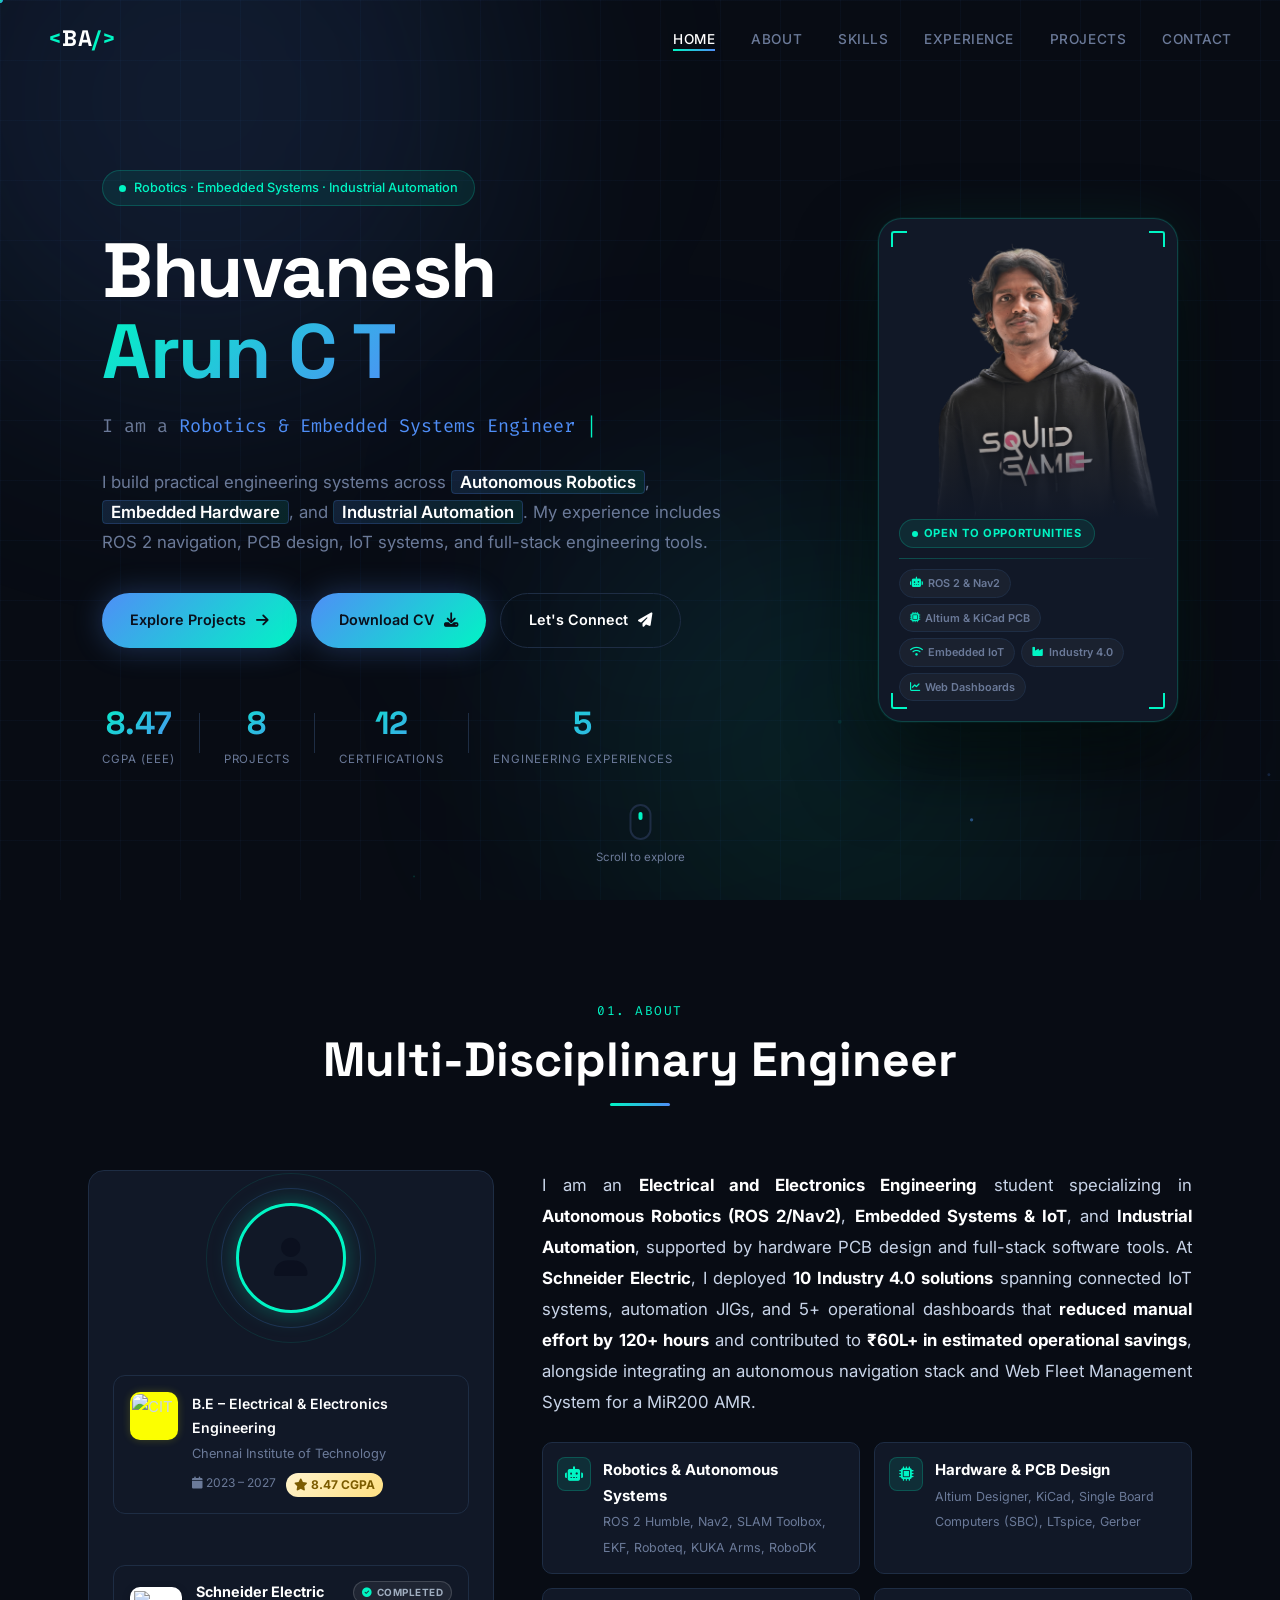
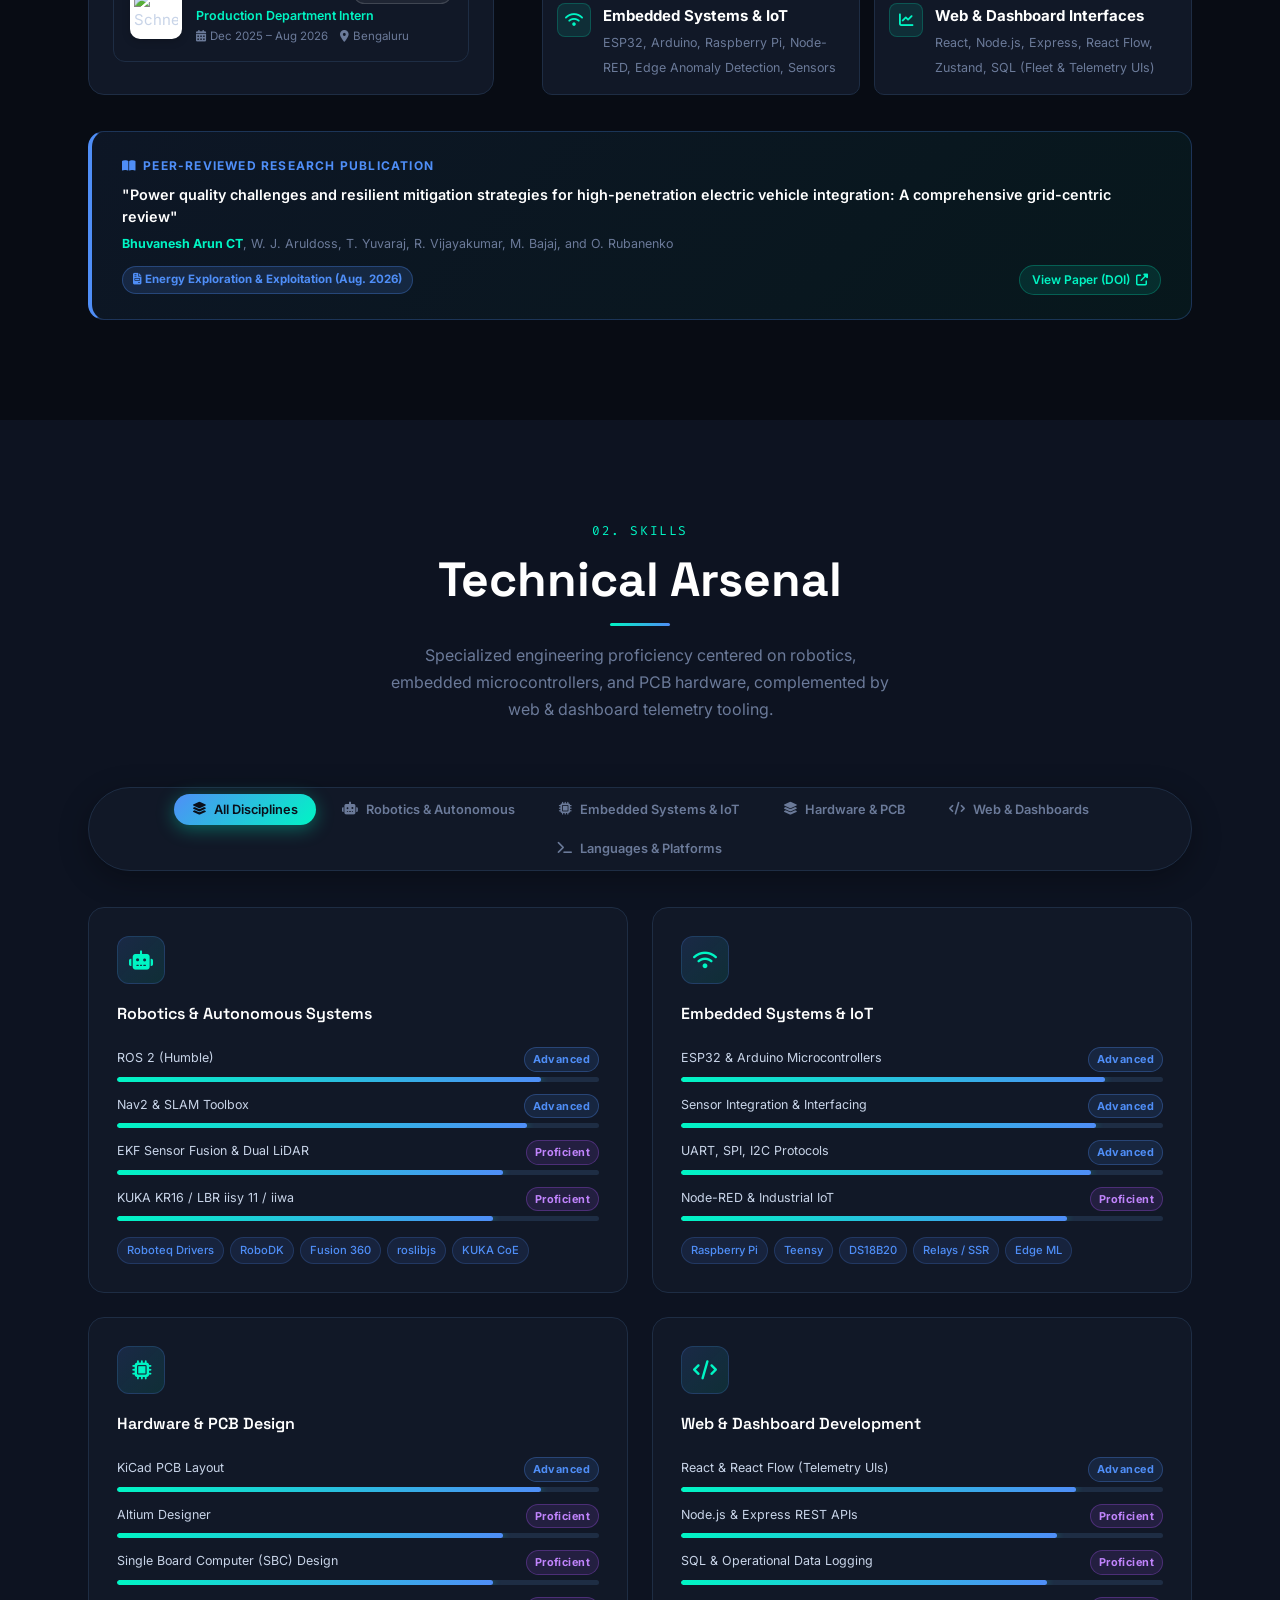
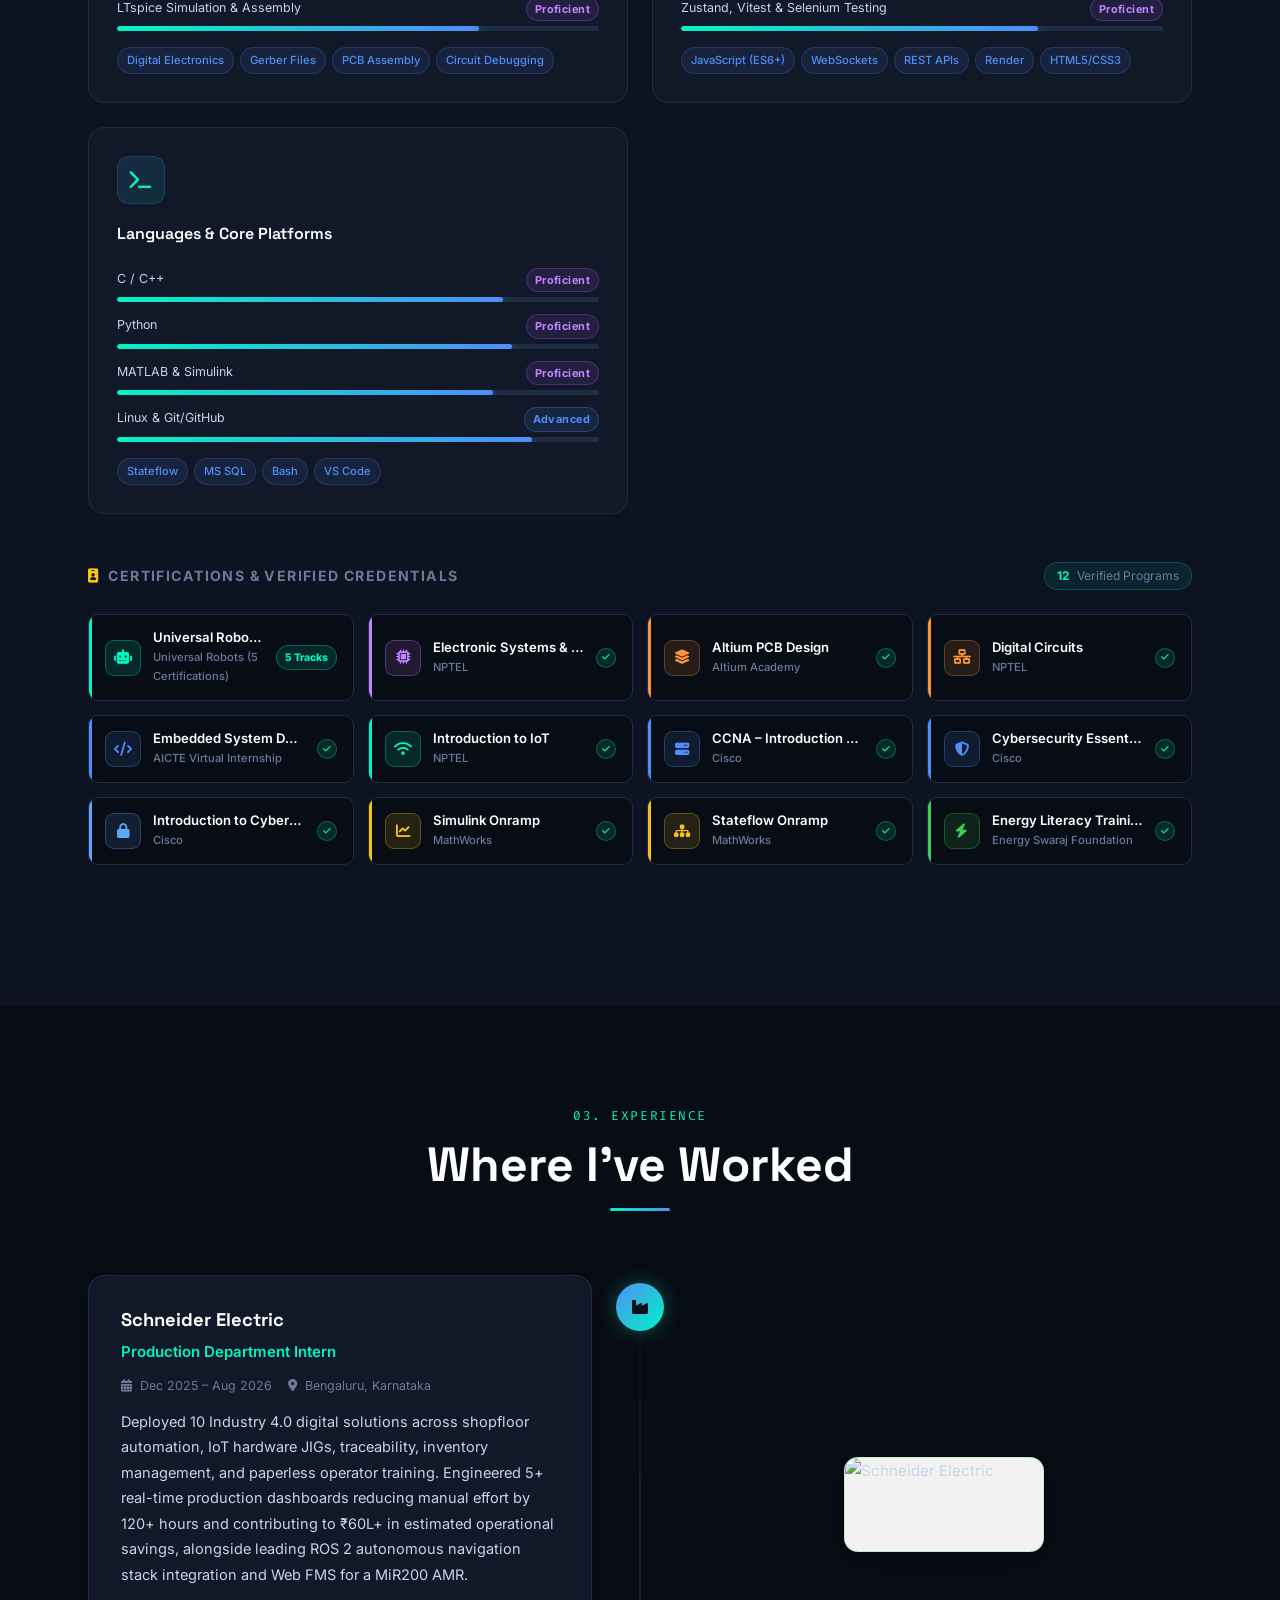
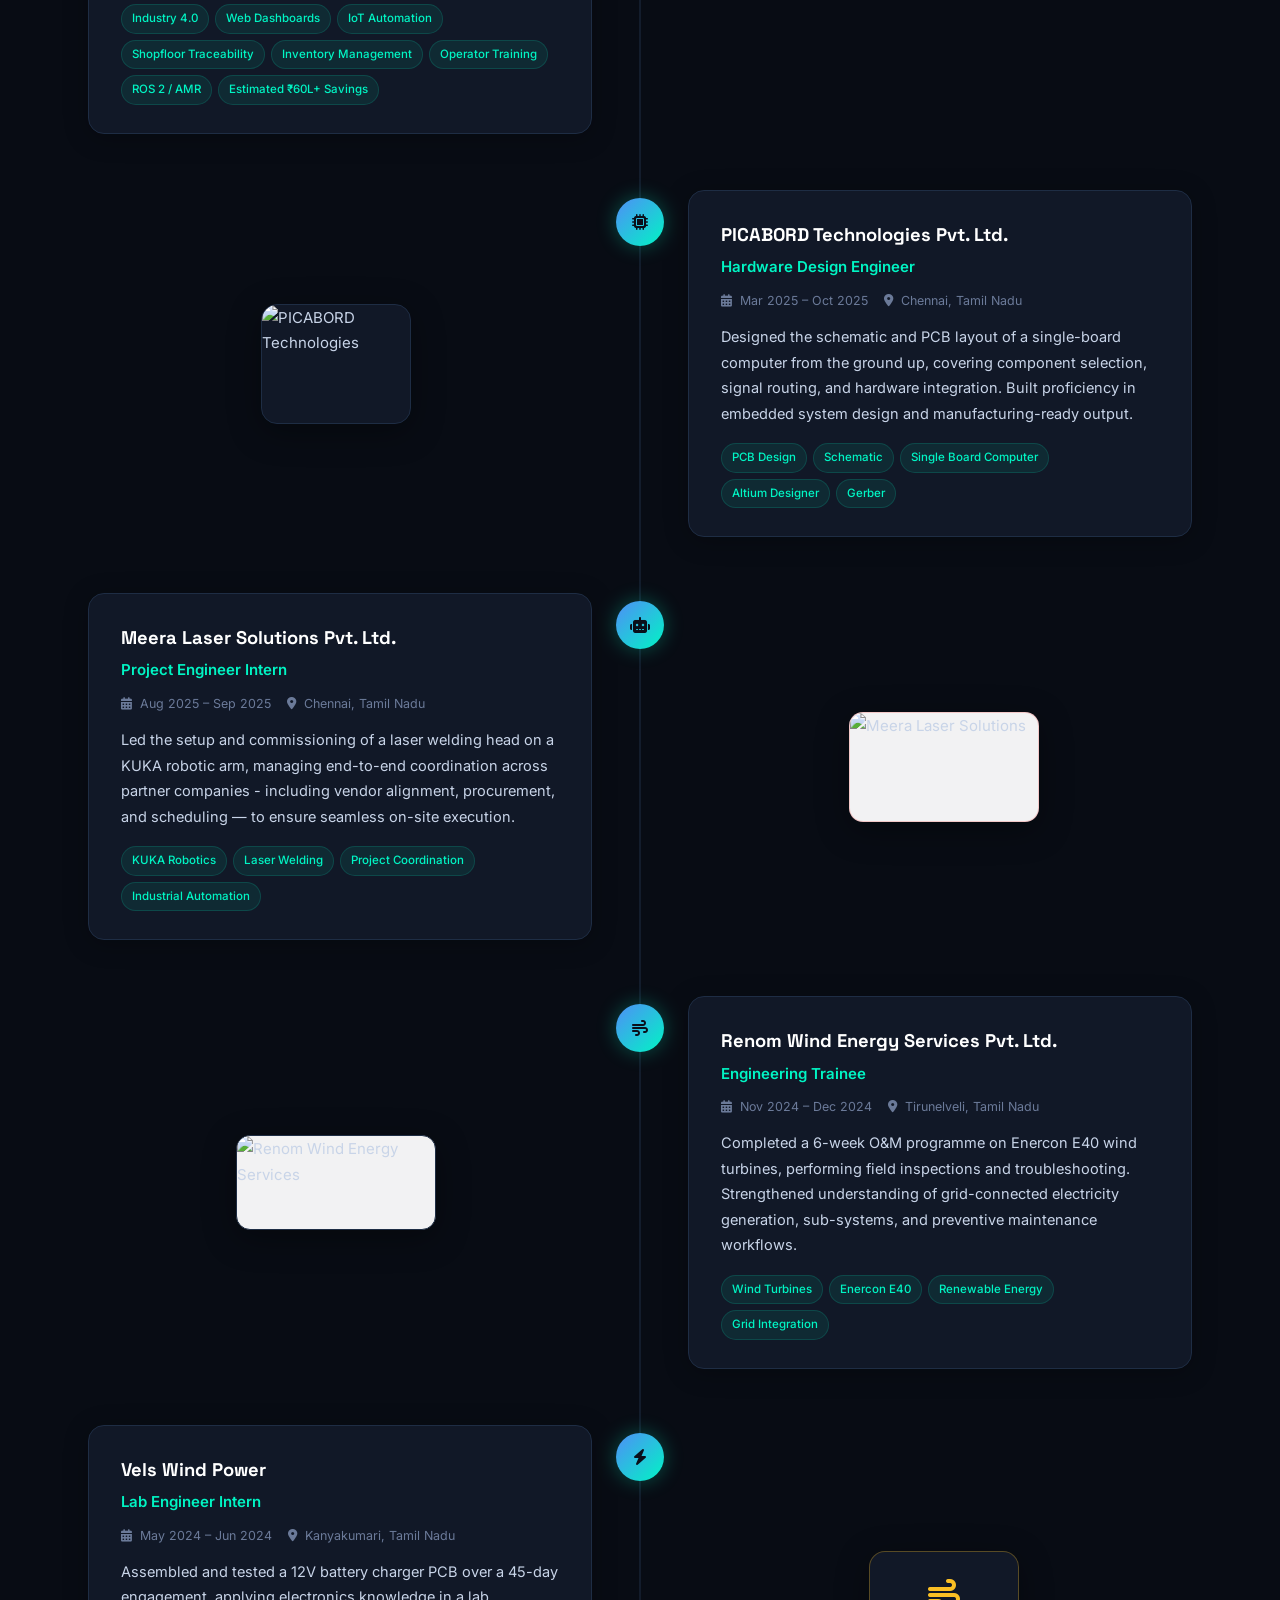
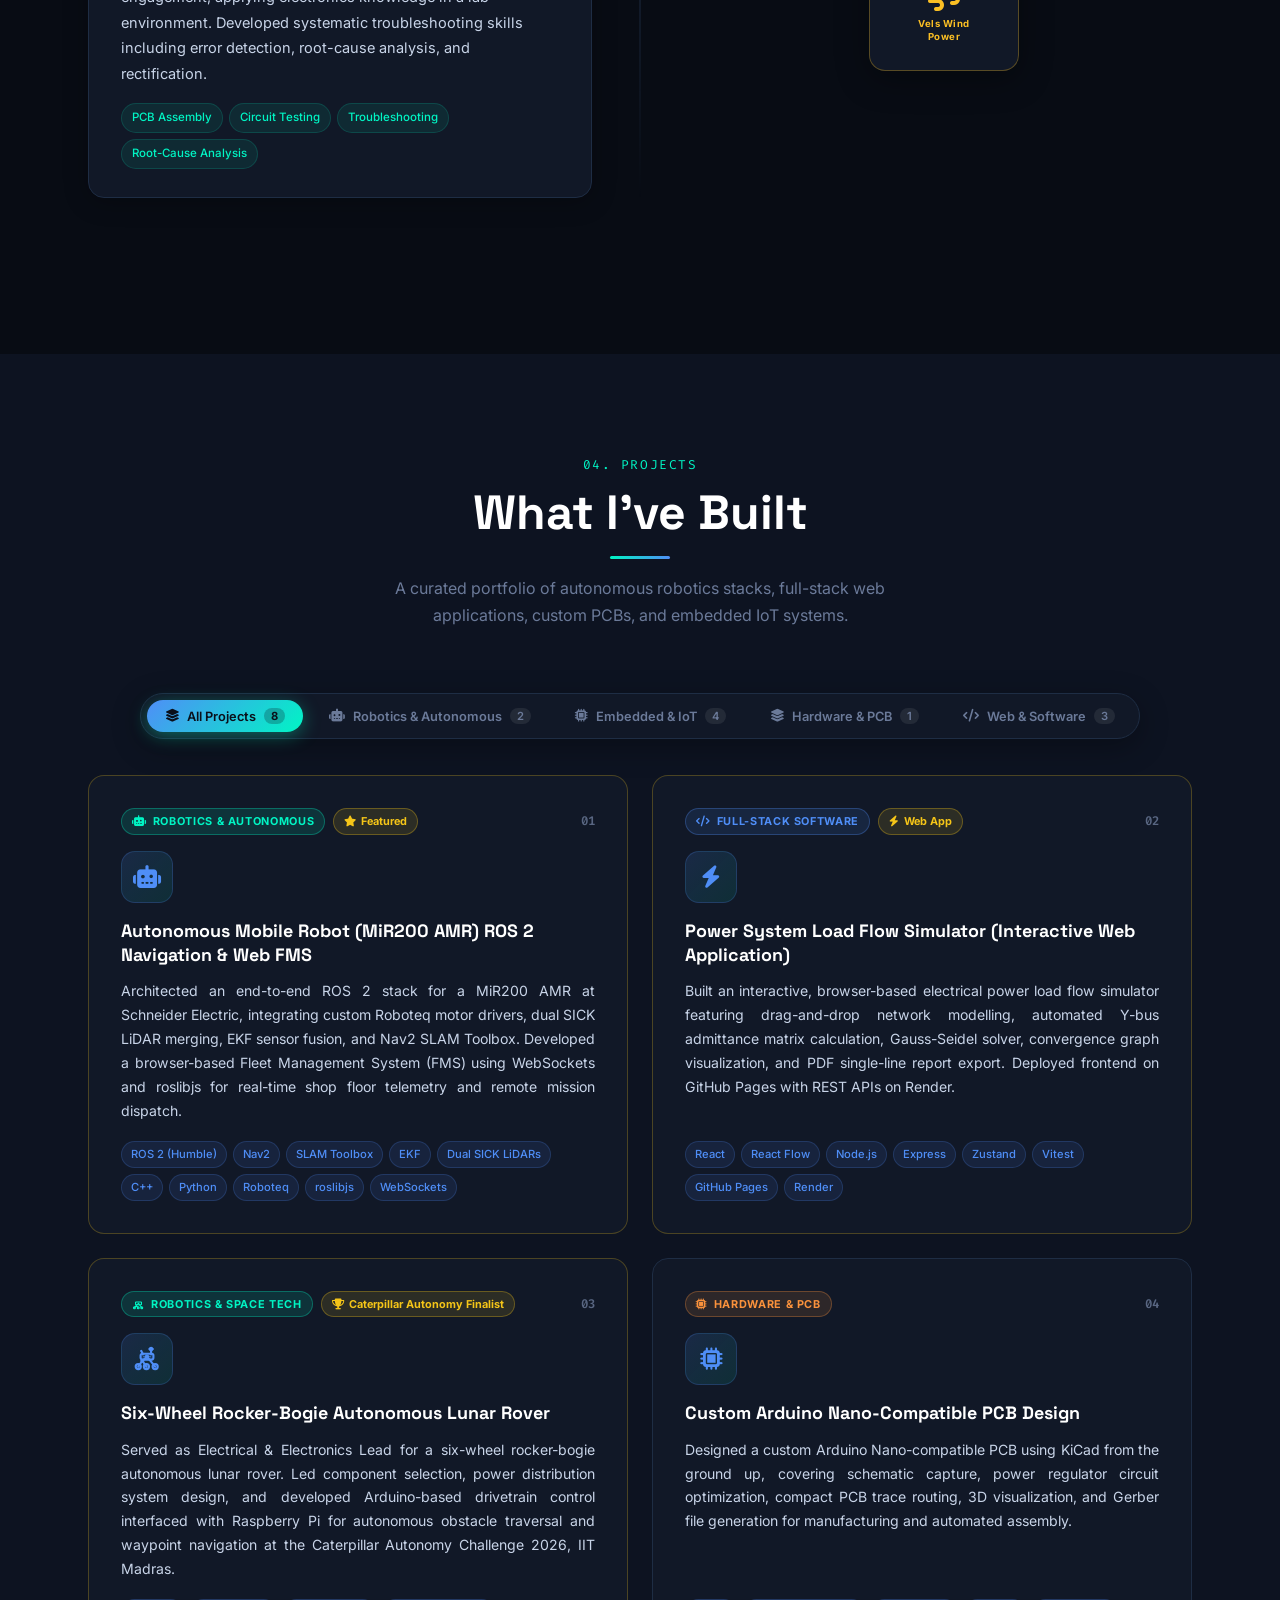
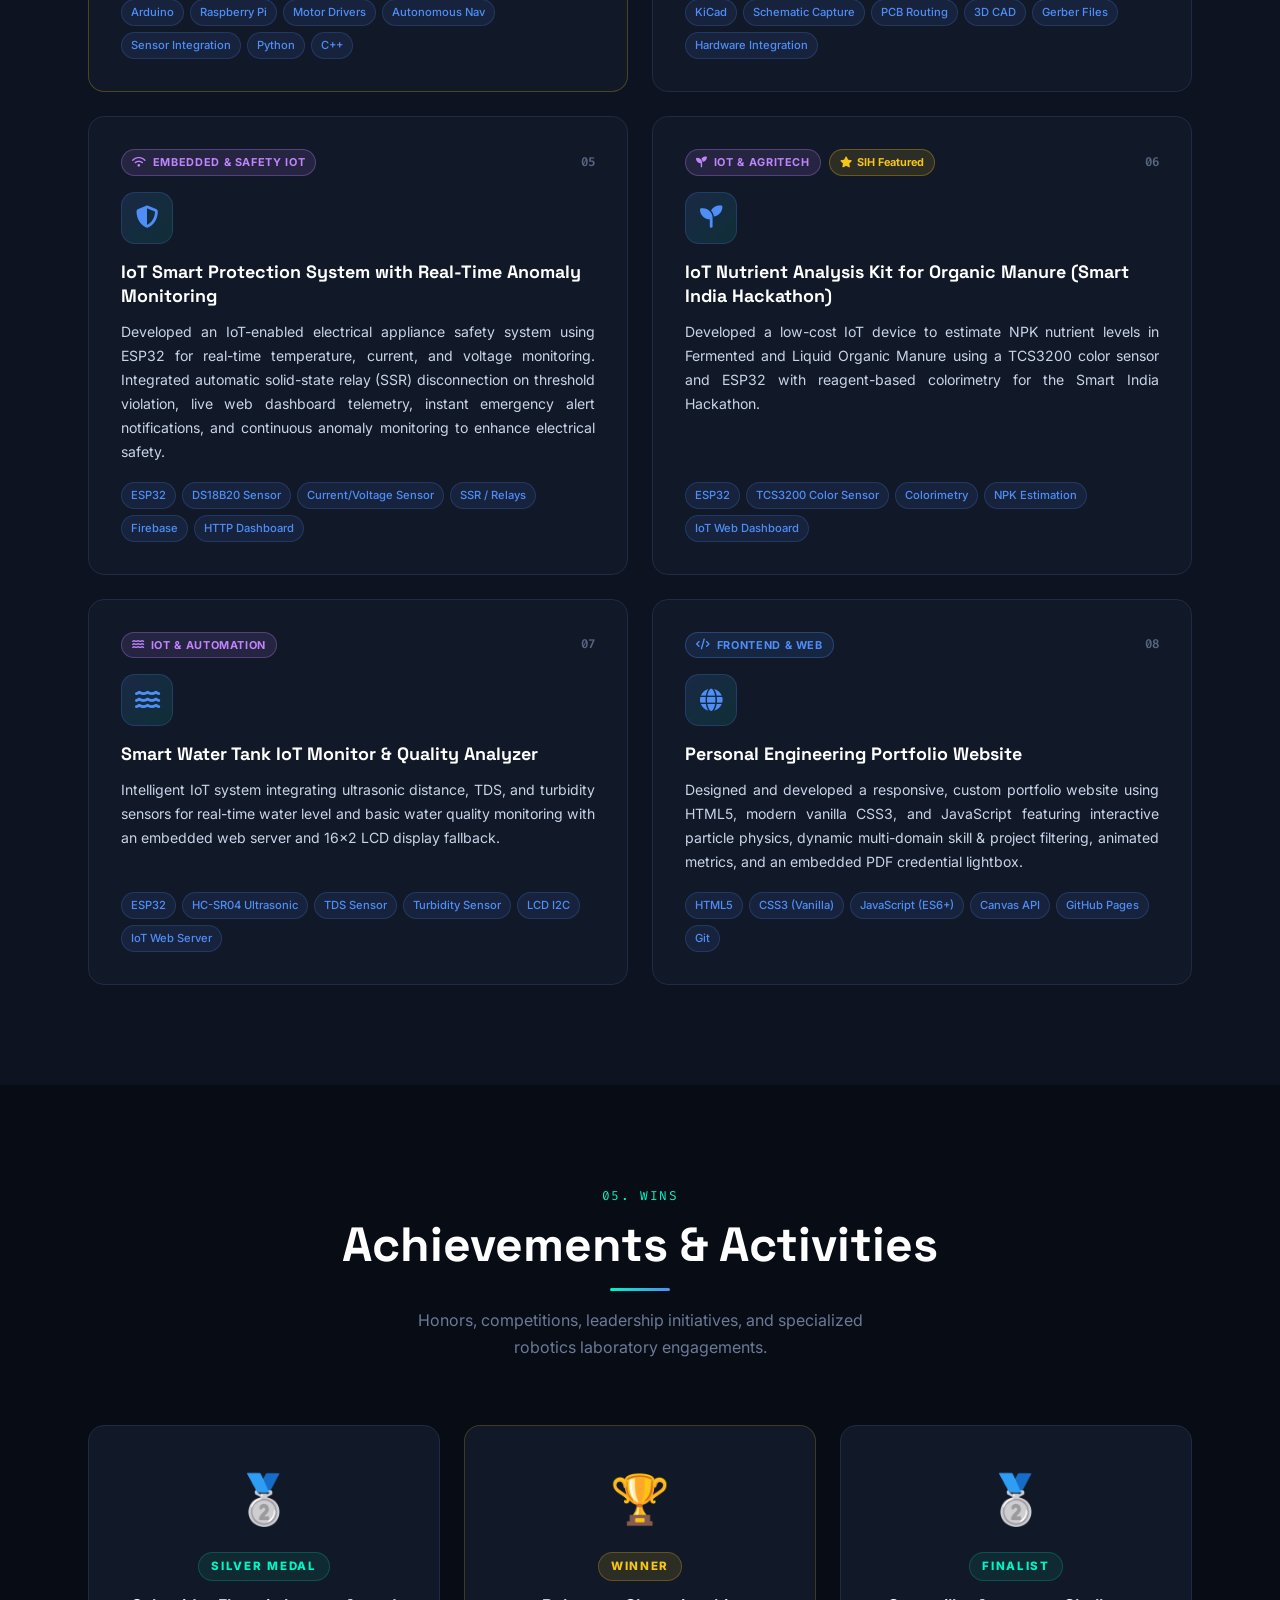
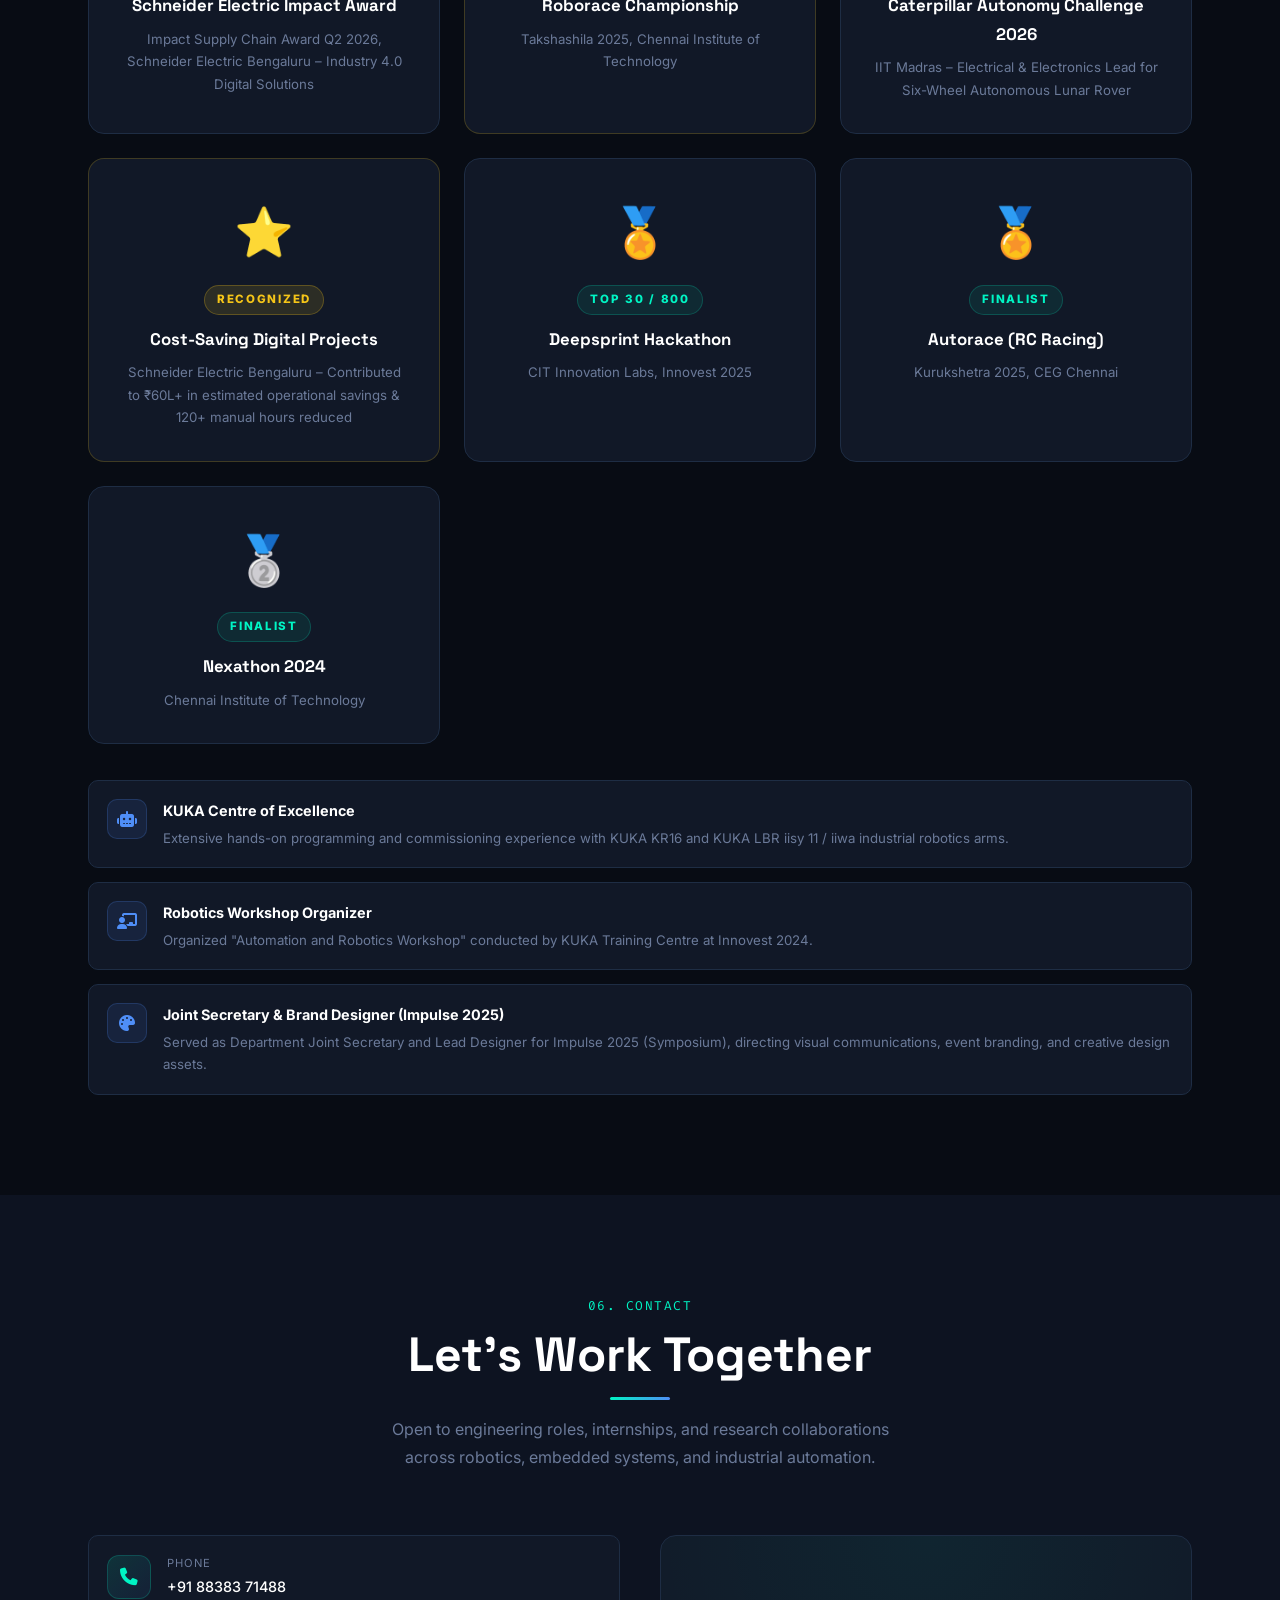
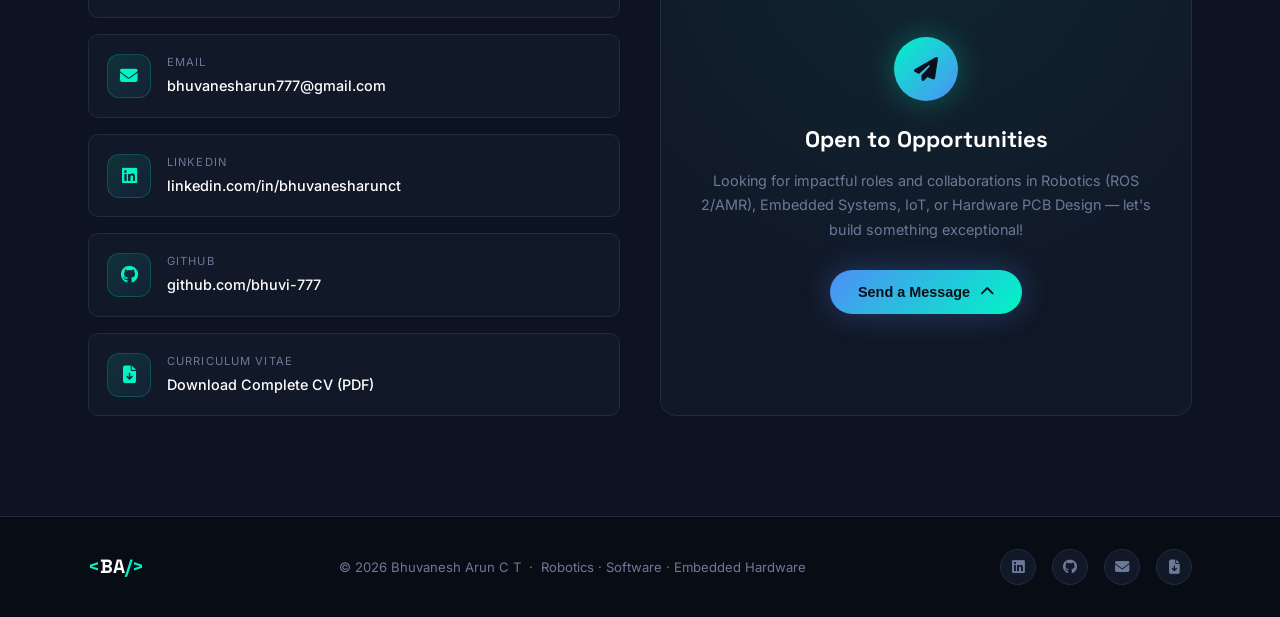
==== index.html @ 54d3f265 "Add files via upload" ====
<!DOCTYPE html>
<html lang="en">

<head>
  <meta charset="UTF-8" />
  <meta name="viewport" content="width=device-width, initial-scale=1.0" />
  <title>Bhuvanesh Arun C T – Portfolio</title>
  <!-- Favicons (use absolute paths for GitHub Pages) -->
  <link rel="icon" type="image/svg+xml" href="/bhuvi-777/Resume/favicon.svg" />
  <link rel="icon" type="image/svg+xml" sizes="64x64" href="/bhuvi-777/Resume/logo/64x64%20favicon.svg" />
  <link rel="icon" type="image/svg+xml" sizes="128x128" href="/bhuvi-777/Resume/logo/128x128%20favicon.svg" />
  <link rel="shortcut icon" href="/bhuvi-777/Resume/favicon.svg" />
  <meta name="theme-color" content="#0a0e27" />
  <link rel="stylesheet" href="style.css" />
  <link
    href="https://fonts.googleapis.com/css2?family=Inter:wght@300;400;500;600;700;800&family=Space+Grotesk:wght@400;500;600;700&family=Fira+Code:wght@400;500&display=swap"
    rel="stylesheet" />
  <link rel="stylesheet" href="https://cdnjs.cloudflare.com/ajax/libs/font-awesome/6.5.0/css/all.min.css" />
</head>

<body>

  <!-- ========== CURSOR ========== -->
  <div class="cursor-dot"></div>
  <div class="cursor-ring"></div>

  <!-- ========== PARTICLES ========== -->
  <canvas id="particles-canvas"></canvas>

  <!-- ========== LOADER ========== -->
  <div class="loader" id="loader">
    <div class="loader-inner">
      <div class="loader-circuit"></div>
      <div class="loader-text">Initializing<span class="loader-dots">...</span></div>
    </div>
  </div>

  <!-- ========== NAV ========== -->
  <nav class="navbar" id="navbar">
    <div class="nav-logo">
      <span class="logo-bracket">&lt;</span>BA<span class="logo-bracket">/&gt;</span>
    </div>
    <ul class="nav-links">
      <li><a href="#hero" class="nav-link active">Home</a></li>
      <li><a href="#about" class="nav-link">About</a></li>
      <li><a href="#skills" class="nav-link">Skills</a></li>
      <li><a href="#experience" class="nav-link">Experience</a></li>
      <li><a href="#projects" class="nav-link">Projects</a></li>
      <li><a href="#contact" class="nav-link">Contact</a></li>
    </ul>
    <div class="hamburger" id="hamburger">
      <span></span><span></span><span></span>
    </div>
  </nav>
  <div class="nav-overlay" id="navOverlay"></div>

  <!-- ========== HERO ========== -->
  <section class="hero" id="hero">
    <div class="hero-grid-lines"></div>
    <div class="hero-glow glow-1"></div>
    <div class="hero-glow glow-2"></div>
    <div class="hero-glow glow-3"></div>

    <div class="hero-content">
      <div class="hero-badge reveal-up">
        <span class="badge-dot"></span>
        Robotics · Embedded Systems · Industrial Automation
      </div>
      <h1 class="hero-name reveal-up">
        Bhuvanesh<br>
        <span class="name-highlight">Arun C T</span>
      </h1>
      <div class="hero-typewriter reveal-up">
        <span class="type-prefix">I am a </span>
        <span class="typewriter" id="typewriter"></span>
        <span class="cursor-blink">|</span>
      </div>
      <p class="hero-desc reveal-up">
        I build practical engineering systems across <span class="highlight-text">Autonomous Robotics</span>,
        <span class="highlight-text">Embedded Hardware</span>, and <span class="highlight-text">Industrial
          Automation</span>.
        My experience includes ROS 2 navigation, PCB design, IoT systems, and full-stack engineering tools.
      </p>

      <div class="hero-actions reveal-up">
        <a href="#projects" class="btn btn-primary">
          <span>Explore Projects</span>
          <i class="fas fa-arrow-right"></i>
        </a>
        <a href="CV.pdf" class="btn btn-primary"
          download="Bhuvanesh_Arun_CT_CV.pdf">
          <span>Download CV</span>
          <i class="fas fa-download"></i>
        </a>
        <a href="#contact" class="btn btn-ghost">
          <span>Let's Connect</span>
          <i class="fas fa-paper-plane"></i>
        </a>
      </div>

      <div class="hero-stats reveal-up">
        <div class="stat-item">
          <div class="stat-number" data-target="8.47">0</div>
          <div class="stat-label">CGPA (EEE)</div>
        </div>
        <div class="stat-divider"></div>
        <div class="stat-item">
          <div class="stat-number" data-target="8">0</div>
          <div class="stat-label">Projects</div>
        </div>
        <div class="stat-divider"></div>
        <div class="stat-item">
          <div class="stat-number" data-target="12">0</div>
          <div class="stat-label">Certifications</div>
        </div>
        <div class="stat-divider"></div>
        <div class="stat-item">
          <div class="stat-number" data-target="5">0</div>
          <div class="stat-label">Engineering Experiences</div>
        </div>
      </div>
    </div>

    <div class="hero-visual">
      <div class="profile-card reveal-right">
        <span class="pc-corner pc-tl"></span>
        <span class="pc-corner pc-tr"></span>
        <span class="pc-corner pc-bl"></span>
        <span class="pc-corner pc-br"></span>

        <!-- Photo fills top of card -->
        <div class="pc-photo-wrap">
          <img src="My photo.png" alt="Bhuvanesh Arun C T" class="pc-photo" />
          <div class="pc-photo-fade"></div>
        </div>

        <!-- Info section -->
        <div class="pc-info">
          <div class="pc-status">
            <span class="pc-status-dot"></span>Open to Opportunities
          </div>
          <div class="pc-divider"></div>
          <div class="pc-chips">
            <span class="pc-chip"><i class="fas fa-robot"></i> ROS 2 &amp; Nav2</span>
            <span class="pc-chip"><i class="fas fa-microchip"></i> Altium &amp; KiCad PCB</span>
            <span class="pc-chip"><i class="fas fa-wifi"></i> Embedded IoT</span>
            <span class="pc-chip"><i class="fas fa-industry"></i> Industry 4.0</span>
            <span class="pc-chip"><i class="fas fa-chart-line"></i> Web Dashboards</span>
          </div>
        </div>
      </div>
    </div>

    <div class="scroll-indicator">
      <div class="scroll-mouse">
        <div class="scroll-wheel"></div>
      </div>
      <span>Scroll to explore</span>
    </div>
  </section>

  <!-- ========== ABOUT ========== -->
  <section class="section" id="about">
    <div class="section-container">
      <div class="section-header reveal-up">
        <span class="section-tag">01. About</span>
        <h2 class="section-title">Multi-Disciplinary Engineer</h2>
        <div class="title-underline"></div>
      </div>

      <div class="about-grid">
        <div class="about-card reveal-left">
          <div class="about-avatar-wrap">
            <div class="about-avatar">
              <i class="fas fa-user avatar-icon"></i>
            </div>
            <div class="avatar-ring ring-1"></div>
            <div class="avatar-ring ring-2"></div>
            <div class="avatar-ring ring-3"></div>
          </div>
          <div class="edu-block">
            <div class="edu-icon">
              <img src="logo/CIT LOGO - HIGH RESOLUTION copy-1.png" alt="CIT" class="edu-college-logo" />
            </div>
            <div class="edu-info">
              <div class="edu-degree">B.E – Electrical &amp; Electronics Engineering</div>
              <div class="edu-school">Chennai Institute of Technology</div>
              <div class="edu-meta">
                <span class="edu-year"><i class="fas fa-calendar"></i> 2023 – 2027</span>
                <span class="edu-cgpa"><i class="fas fa-star"></i> 8.47 CGPA</span>
              </div>
            </div>
          </div>

          <div class="about-current-role">
            <div class="about-current-body">
              <div class="about-se-logo-box">
                <img src="logo/Schneider Electric_Logo_0.png" alt="Schneider Electric" class="about-se-logo" />
              </div>
              <div class="about-current-info">
                <div class="about-current-header">
                  <span class="about-current-company">Schneider Electric</span>
                  <span class="about-current-dot-pill"><i class="fas fa-check-circle"></i> Completed</span>
                </div>
                <div class="about-current-role-name">Production Department Intern</div>
                <div class="about-current-meta">
                  <span><i class="fas fa-calendar-alt"></i> Dec 2025 – Aug 2026</span>
                  <span><i class="fas fa-map-marker-alt"></i> Bengaluru</span>
                </div>
              </div>
            </div>
          </div>
        </div>

        <div class="about-text reveal-right">
          <p class="about-intro">
            I am an <strong>Electrical and Electronics Engineering</strong> student specializing in
            <strong>Autonomous Robotics (ROS 2/Nav2)</strong>, <strong>Embedded Systems &amp; IoT</strong>, and
            <strong>Industrial Automation</strong>, supported by hardware PCB design and full-stack software tools. At
            <strong>Schneider Electric</strong>,
            I deployed <strong>10 Industry 4.0 solutions</strong> spanning connected IoT systems, automation JIGs, and
            5+ operational dashboards that
            <strong>reduced manual effort by 120+ hours</strong> and contributed to <strong>₹60L+ in estimated
              operational savings</strong>,
            alongside integrating an autonomous navigation stack and Web Fleet Management System for a MiR200 AMR.
          </p>
          <div class="about-highlights">
            <div class="highlight-item">
              <div class="highlight-icon"><i class="fas fa-robot"></i></div>
              <div><strong>Robotics &amp; Autonomous Systems</strong><br><small>ROS 2 Humble, Nav2, SLAM Toolbox, EKF,
                  Roboteq, KUKA Arms, RoboDK</small></div>
            </div>
            <div class="highlight-item">
              <div class="highlight-icon"><i class="fas fa-microchip"></i></div>
              <div><strong>Hardware &amp; PCB Design</strong><br><small>Altium Designer, KiCad, Single Board Computers
                  (SBC), LTspice, Gerber</small></div>
            </div>
            <div class="highlight-item">
              <div class="highlight-icon"><i class="fas fa-wifi"></i></div>
              <div><strong>Embedded Systems &amp; IoT</strong><br><small>ESP32, Arduino, Raspberry Pi, Node-RED, Edge
                  Anomaly Detection, Sensors</small></div>
            </div>
            <div class="highlight-item">
              <div class="highlight-icon"><i class="fas fa-chart-line"></i></div>
              <div><strong>Web &amp; Dashboard Interfaces</strong><br><small>React, Node.js, Express, React Flow,
                  Zustand, SQL (Fleet &amp; Telemetry UIs)</small></div>
            </div>
          </div>
        </div>
      </div>

      <!-- Full-Width Research Paper Spotlight -->
      <div class="research-spotlight reveal-up">
        <div class="research-label"><i class="fas fa-book-open"></i> Peer-Reviewed Research Publication</div>
        <p>"Power quality challenges and resilient mitigation strategies for high-penetration electric vehicle
          integration: A comprehensive grid-centric review"</p>
        <div class="research-authors">
          <strong>Bhuvanesh Arun CT</strong>, W. J. Aruldoss, T. Yuvaraj, R. Vijayakumar, M. Bajaj, and O. Rubanenko
        </div>
        <div class="research-footer">
          <span class="journal-badge"><i class="fas fa-file-invoice"></i> Energy Exploration &amp; Exploitation
            (Aug. 2026)</span>
          <a href="https://doi.org/10.1177/01445987261483203" target="_blank" rel="noopener noreferrer"
            class="pub-doi-btn">
            <span>View Paper (DOI)</span>
            <i class="fas fa-external-link-alt"></i>
          </a>
        </div>
      </div>
    </div>
  </section>

  <!-- ========== SKILLS ========== -->
  <section class="section section-dark" id="skills">
    <div class="section-container">
      <div class="section-header reveal-up">
        <span class="section-tag">02. Skills</span>
        <h2 class="section-title">Technical Arsenal</h2>
        <div class="title-underline"></div>
        <p class="section-subtitle">Specialized engineering proficiency centered on robotics, embedded microcontrollers,
          and PCB hardware, complemented by web &amp; dashboard telemetry tooling.</p>
      </div>

      <!-- Skill Filter Tabs -->
      <div class="filter-tabs-wrap reveal-up">
        <div class="filter-tabs" id="skillsFilterTabs">
          <button class="filter-btn active" data-skill-filter="all"><i class="fas fa-layer-group"></i> All
            Disciplines</button>
          <button class="filter-btn" data-skill-filter="robotics"><i class="fas fa-robot"></i> Robotics &amp;
            Autonomous</button>
          <button class="filter-btn" data-skill-filter="embedded"><i class="fas fa-microchip"></i> Embedded Systems
            &amp; IoT</button>
          <button class="filter-btn" data-skill-filter="hardware"><i class="fas fa-layer-group"></i> Hardware &amp;
            PCB</button>
          <button class="filter-btn" data-skill-filter="software"><i class="fas fa-code"></i> Web &amp;
            Dashboards</button>
          <button class="filter-btn" data-skill-filter="tools"><i class="fas fa-terminal"></i> Languages &amp;
            Platforms</button>
        </div>
      </div>

      <div class="skills-grid" id="skillsGrid">

        <!-- 01. Robotics & Automation -->
        <div class="skill-card reveal-up" data-skill-domain="robotics" style="--delay:0.1s">
          <div class="skill-card-icon"><i class="fas fa-robot"></i></div>
          <h3>Robotics &amp; Autonomous Systems</h3>
          <div class="skill-bars">
            <div class="skill-bar-item">
              <div class="skill-bar-label"><span>ROS 2 (Humble)</span><span
                  class="skill-pct level-advanced">Advanced</span></div>
              <div class="skill-bar-track">
                <div class="skill-bar-fill" data-width="88"></div>
              </div>
            </div>
            <div class="skill-bar-item">
              <div class="skill-bar-label"><span>Nav2 &amp; SLAM Toolbox</span><span
                  class="skill-pct level-advanced">Advanced</span></div>
              <div class="skill-bar-track">
                <div class="skill-bar-fill" data-width="85"></div>
              </div>
            </div>
            <div class="skill-bar-item">
              <div class="skill-bar-label"><span>EKF Sensor Fusion &amp; Dual LiDAR</span><span
                  class="skill-pct level-proficient">Proficient</span></div>
              <div class="skill-bar-track">
                <div class="skill-bar-fill" data-width="80"></div>
              </div>
            </div>
            <div class="skill-bar-item">
              <div class="skill-bar-label"><span>KUKA KR16 / LBR iisy 11 / iiwa</span><span
                  class="skill-pct level-proficient">Proficient</span></div>
              <div class="skill-bar-track">
                <div class="skill-bar-fill" data-width="78"></div>
              </div>
            </div>
          </div>
          <div class="skill-tags-mini">
            <span>Roboteq Drivers</span><span>RoboDK</span><span>Fusion 360</span><span>roslibjs</span><span>KUKA
              CoE</span>
          </div>
        </div>

        <!-- 02. Embedded Systems & IoT -->
        <div class="skill-card reveal-up" data-skill-domain="embedded" style="--delay:0.2s">
          <div class="skill-card-icon"><i class="fas fa-wifi"></i></div>
          <h3>Embedded Systems &amp; IoT</h3>
          <div class="skill-bars">
            <div class="skill-bar-item">
              <div class="skill-bar-label"><span>ESP32 &amp; Arduino Microcontrollers</span><span
                  class="skill-pct level-advanced">Advanced</span></div>
              <div class="skill-bar-track">
                <div class="skill-bar-fill" data-width="88"></div>
              </div>
            </div>
            <div class="skill-bar-item">
              <div class="skill-bar-label"><span>Sensor Integration &amp; Interfacing</span><span
                  class="skill-pct level-advanced">Advanced</span></div>
              <div class="skill-bar-track">
                <div class="skill-bar-fill" data-width="86"></div>
              </div>
            </div>
            <div class="skill-bar-item">
              <div class="skill-bar-label"><span>UART, SPI, I2C Protocols</span><span
                  class="skill-pct level-advanced">Advanced</span></div>
              <div class="skill-bar-track">
                <div class="skill-bar-fill" data-width="85"></div>
              </div>
            </div>
            <div class="skill-bar-item">
              <div class="skill-bar-label"><span>Node-RED &amp; Industrial IoT</span><span
                  class="skill-pct level-proficient">Proficient</span></div>
              <div class="skill-bar-track">
                <div class="skill-bar-fill" data-width="80"></div>
              </div>
            </div>
          </div>
          <div class="skill-tags-mini">
            <span>Raspberry Pi</span><span>Teensy</span><span>DS18B20</span><span>Relays / SSR</span><span>Edge
              ML</span>
          </div>
        </div>

        <!-- 03. Hardware & PCB Design -->
        <div class="skill-card reveal-up" data-skill-domain="hardware" style="--delay:0.3s">
          <div class="skill-card-icon"><i class="fas fa-microchip"></i></div>
          <h3>Hardware &amp; PCB Design</h3>
          <div class="skill-bars">
            <div class="skill-bar-item">
              <div class="skill-bar-label"><span>KiCad PCB Layout</span><span
                  class="skill-pct level-advanced">Advanced</span></div>
              <div class="skill-bar-track">
                <div class="skill-bar-fill" data-width="88"></div>
              </div>
            </div>
            <div class="skill-bar-item">
              <div class="skill-bar-label"><span>Altium Designer</span><span
                  class="skill-pct level-proficient">Proficient</span></div>
              <div class="skill-bar-track">
                <div class="skill-bar-fill" data-width="80"></div>
              </div>
            </div>
            <div class="skill-bar-item">
              <div class="skill-bar-label"><span>Single Board Computer (SBC) Design</span><span
                  class="skill-pct level-proficient">Proficient</span></div>
              <div class="skill-bar-track">
                <div class="skill-bar-fill" data-width="78"></div>
              </div>
            </div>
            <div class="skill-bar-item">
              <div class="skill-bar-label"><span>LTspice Simulation &amp; Assembly</span><span
                  class="skill-pct level-proficient">Proficient</span></div>
              <div class="skill-bar-track">
                <div class="skill-bar-fill" data-width="75"></div>
              </div>
            </div>
          </div>
          <div class="skill-tags-mini">
            <span>Digital Electronics</span><span>Gerber Files</span><span>PCB Assembly</span><span>Circuit
              Debugging</span>
          </div>
        </div>

        <!-- 04. Web & Dashboard Development -->
        <div class="skill-card reveal-up" data-skill-domain="software" style="--delay:0.4s">
          <div class="skill-card-icon"><i class="fas fa-code"></i></div>
          <h3>Web &amp; Dashboard Development</h3>
          <div class="skill-bars">
            <div class="skill-bar-item">
              <div class="skill-bar-label"><span>React &amp; React Flow (Telemetry UIs)</span><span
                  class="skill-pct level-advanced">Advanced</span></div>
              <div class="skill-bar-track">
                <div class="skill-bar-fill" data-width="82"></div>
              </div>
            </div>
            <div class="skill-bar-item">
              <div class="skill-bar-label"><span>Node.js &amp; Express REST APIs</span><span
                  class="skill-pct level-proficient">Proficient</span></div>
              <div class="skill-bar-track">
                <div class="skill-bar-fill" data-width="78"></div>
              </div>
            </div>
            <div class="skill-bar-item">
              <div class="skill-bar-label"><span>SQL &amp; Operational Data Logging</span><span
                  class="skill-pct level-proficient">Proficient</span></div>
              <div class="skill-bar-track">
                <div class="skill-bar-fill" data-width="76"></div>
              </div>
            </div>
            <div class="skill-bar-item">
              <div class="skill-bar-label"><span>Zustand, Vitest &amp; Selenium Testing</span><span
                  class="skill-pct level-proficient">Proficient</span></div>
              <div class="skill-bar-track">
                <div class="skill-bar-fill" data-width="74"></div>
              </div>
            </div>
          </div>
          <div class="skill-tags-mini">
            <span>JavaScript (ES6+)</span><span>WebSockets</span><span>REST
              APIs</span><span>Render</span><span>HTML5/CSS3</span>
          </div>
        </div>

        <!-- Languages & Platforms -->
        <div class="skill-card reveal-up" data-skill-domain="tools" style="--delay:0.5s">
          <div class="skill-card-icon"><i class="fas fa-terminal"></i></div>
          <h3>Languages &amp; Core Platforms</h3>
          <div class="skill-bars">
            <div class="skill-bar-item">
              <div class="skill-bar-label"><span>C / C++</span><span
                  class="skill-pct level-proficient">Proficient</span></div>
              <div class="skill-bar-track">
                <div class="skill-bar-fill" data-width="80"></div>
              </div>
            </div>
            <div class="skill-bar-item">
              <div class="skill-bar-label"><span>Python</span><span class="skill-pct level-proficient">Proficient</span>
              </div>
              <div class="skill-bar-track">
                <div class="skill-bar-fill" data-width="82"></div>
              </div>
            </div>
            <div class="skill-bar-item">
              <div class="skill-bar-label"><span>MATLAB &amp; Simulink</span><span
                  class="skill-pct level-proficient">Proficient</span></div>
              <div class="skill-bar-track">
                <div class="skill-bar-fill" data-width="78"></div>
              </div>
            </div>
            <div class="skill-bar-item">
              <div class="skill-bar-label"><span>Linux &amp; Git/GitHub</span><span
                  class="skill-pct level-advanced">Advanced</span></div>
              <div class="skill-bar-track">
                <div class="skill-bar-fill" data-width="86"></div>
              </div>
            </div>
          </div>
          <div class="skill-tags-mini">
            <span>Stateflow</span><span>MS SQL</span><span>Bash</span><span>VS Code</span>
          </div>
        </div>

      </div>

      <!-- Certifications -->
      <div class="certs-section reveal-up">
        <div class="certs-header">
          <h3 class="certs-heading"><i class="fas fa-id-badge"></i> Certifications &amp; Verified Credentials</h3>
          <div class="certs-count"><span>12</span> Verified Programs</div>
        </div>
        <div class="cert-cards-grid">

          <!-- Universal Robots – 5 sub-certs -->
          <div class="cert-card cert-card-multi" style="--cert-color:#00f5c4" data-cert-name="Universal Robots"
            data-cert-subs='[{"name":"CB3 e-Series Learning","file":"cert-images/Universal Robots/CB3 e-learning.pdf"},{"name":"e-Series Application Track","file":"cert-images/Universal Robots/e-series application track.pdf"},{"name":"e-Series Core Track","file":"cert-images/Universal Robots/e-series core track.pdf"},{"name":"e-Series Pro Track","file":"cert-images/Universal Robots/e-series pro track.pdf"},{"name":"Risk Assessment","file":"cert-images/Universal Robots/Risk Assesment.pdf"}]'>
            <div class="cert-card-icon" style="--cert-color:#00f5c4"><i class="fas fa-robot"></i></div>
            <div class="cert-card-body">
              <div class="cert-card-title">Universal Robots Academy</div>
              <div class="cert-card-org">Universal Robots (5 Certifications)</div>
            </div>
            <div class="cert-multi-badge">5 Tracks</div>
            <div class="cert-view-hint"><i class="fas fa-layer-group"></i></div>
          </div>

          <!-- NPTEL Electronic Systems & PCB Design -->
          <div class="cert-card" style="--cert-color:#c084fc"
            data-cert-img="cert-images/Electronic Systems Design_ Hands-on Circuits and PCB Design with CAD Software.pdf"
            data-cert-name="Electronic Systems &amp; PCB Design with CAD">
            <div class="cert-card-icon" style="--cert-color:#c084fc"><i class="fas fa-microchip"></i></div>
            <div class="cert-card-body">
              <div class="cert-card-title">Electronic Systems &amp; PCB Design</div>
              <div class="cert-card-org">NPTEL</div>
            </div>
            <div class="cert-verified"><i class="fas fa-check"></i></div>
            <div class="cert-view-hint"><i class="fas fa-eye"></i></div>
          </div>

          <!-- Altium PCB Design -->
          <div class="cert-card" style="--cert-color:#fb923c"
            data-cert-img="cert-images/Electronic Systems Design_ Hands-on Circuits and PCB Design with CAD Software.pdf"
            data-cert-name="Altium PCB Design Certification">
            <div class="cert-card-icon" style="--cert-color:#fb923c"><i class="fas fa-layer-group"></i></div>
            <div class="cert-card-body">
              <div class="cert-card-title">Altium PCB Design</div>
              <div class="cert-card-org">Altium Academy</div>
            </div>
            <div class="cert-verified"><i class="fas fa-check"></i></div>
            <div class="cert-view-hint"><i class="fas fa-eye"></i></div>
          </div>

          <!-- Digital Circuits -->
          <div class="cert-card" style="--cert-color:#fb923c" data-cert-img="cert-images/Digital Circuits.pdf"
            data-cert-name="Digital Circuits">
            <div class="cert-card-icon" style="--cert-color:#fb923c"><i class="fas fa-network-wired"></i></div>
            <div class="cert-card-body">
              <div class="cert-card-title">Digital Circuits</div>
              <div class="cert-card-org">NPTEL</div>
            </div>
            <div class="cert-verified"><i class="fas fa-check"></i></div>
            <div class="cert-view-hint"><i class="fas fa-eye"></i></div>
          </div>

          <!-- AICTE Embedded System Developer -->
          <div class="cert-card" style="--cert-color:#4f8ef7" data-cert-img="cert-images/AICTE internship.pdf"
            data-cert-name="AICTE Embedded System Developer Internship">
            <div class="cert-card-icon" style="--cert-color:#4f8ef7"><i class="fas fa-code"></i></div>
            <div class="cert-card-body">
              <div class="cert-card-title">Embedded System Developer</div>
              <div class="cert-card-org">AICTE Virtual Internship</div>
            </div>
            <div class="cert-verified"><i class="fas fa-check"></i></div>
            <div class="cert-view-hint"><i class="fas fa-eye"></i></div>
          </div>

          <!-- NPTEL IoT -->
          <div class="cert-card" style="--cert-color:#00f5c4"
            data-cert-img="cert-images/Introduction To Internet Of Things.pdf"
            data-cert-name="Introduction to Internet of Things">
            <div class="cert-card-icon" style="--cert-color:#00f5c4"><i class="fas fa-wifi"></i></div>
            <div class="cert-card-body">
              <div class="cert-card-title">Introduction to IoT</div>
              <div class="cert-card-org">NPTEL</div>
            </div>
            <div class="cert-verified"><i class="fas fa-check"></i></div>
            <div class="cert-view-hint"><i class="fas fa-eye"></i></div>
          </div>

          <!-- CCNA -->
          <div class="cert-card" style="--cert-color:#4f8ef7"
            data-cert-img="cert-images/CCNA-_Introduction_to_Networks_certificate.pdf"
            data-cert-name="CCNA – Introduction to Networks">
            <div class="cert-card-icon" style="--cert-color:#4f8ef7"><i class="fas fa-server"></i></div>
            <div class="cert-card-body">
              <div class="cert-card-title">CCNA – Introduction to Networks</div>
              <div class="cert-card-org">Cisco</div>
            </div>
            <div class="cert-verified"><i class="fas fa-check"></i></div>
            <div class="cert-view-hint"><i class="fas fa-eye"></i></div>
          </div>

          <!-- Cybersecurity Essentials -->
          <div class="cert-card" style="--cert-color:#4f8ef7" data-cert-img="cert-images/Cybersecurity essentials.pdf"
            data-cert-name="Cybersecurity Essentials">
            <div class="cert-card-icon" style="--cert-color:#4f8ef7"><i class="fas fa-shield-alt"></i></div>
            <div class="cert-card-body">
              <div class="cert-card-title">Cybersecurity Essentials</div>
              <div class="cert-card-org">Cisco</div>
            </div>
            <div class="cert-verified"><i class="fas fa-check"></i></div>
            <div class="cert-view-hint"><i class="fas fa-eye"></i></div>
          </div>

          <!-- Intro to Cybersecurity -->
          <div class="cert-card" style="--cert-color:#60a5fa"
            data-cert-img="cert-images/Introduction to cybersecurity.pdf"
            data-cert-name="Introduction to Cybersecurity">
            <div class="cert-card-icon" style="--cert-color:#60a5fa"><i class="fas fa-lock"></i></div>
            <div class="cert-card-body">
              <div class="cert-card-title">Introduction to Cybersecurity</div>
              <div class="cert-card-org">Cisco</div>
            </div>
            <div class="cert-verified"><i class="fas fa-check"></i></div>
            <div class="cert-view-hint"><i class="fas fa-eye"></i></div>
          </div>

          <!-- Simulink -->
          <div class="cert-card" style="--cert-color:#f5c518" data-cert-img="cert-images/Simulink onramp.pdf"
            data-cert-name="Simulink Onramp">
            <div class="cert-card-icon" style="--cert-color:#f5c518"><i class="fas fa-chart-line"></i></div>
            <div class="cert-card-body">
              <div class="cert-card-title">Simulink Onramp</div>
              <div class="cert-card-org">MathWorks</div>
            </div>
            <div class="cert-verified"><i class="fas fa-check"></i></div>
            <div class="cert-view-hint"><i class="fas fa-eye"></i></div>
          </div>

          <!-- Stateflow -->
          <div class="cert-card" style="--cert-color:#fbbf24" data-cert-img="cert-images/Stateflow onramp.pdf"
            data-cert-name="Stateflow Onramp">
            <div class="cert-card-icon" style="--cert-color:#fbbf24"><i class="fas fa-sitemap"></i></div>
            <div class="cert-card-body">
              <div class="cert-card-title">Stateflow Onramp</div>
              <div class="cert-card-org">MathWorks</div>
            </div>
            <div class="cert-verified"><i class="fas fa-check"></i></div>
            <div class="cert-view-hint"><i class="fas fa-eye"></i></div>
          </div>

          <!-- Energy Literacy Training -->
          <div class="cert-card" style="--cert-color:#3dcd58"
            data-cert-img="cert-images/Introduction To Internet Of Things.pdf"
            data-cert-name="Introduction to Energy Literacy Training">
            <div class="cert-card-icon" style="--cert-color:#3dcd58"><i class="fas fa-bolt"></i></div>
            <div class="cert-card-body">
              <div class="cert-card-title">Energy Literacy Training</div>
              <div class="cert-card-org">Energy Swaraj Foundation</div>
            </div>
            <div class="cert-verified"><i class="fas fa-check"></i></div>
            <div class="cert-view-hint"><i class="fas fa-eye"></i></div>
          </div>

        </div>
      </div>
    </div>
  </section>

  <!-- ========== EXPERIENCE ========== -->
  <section class="section" id="experience">
    <div class="section-container">
      <div class="section-header reveal-up">
        <span class="section-tag">03. Experience</span>
        <h2 class="section-title">Where I've Worked</h2>
        <div class="title-underline"></div>
      </div>

      <div class="timeline">

        <!-- Schneider Electric -->
        <div class="timeline-item reveal-left">
          <div class="timeline-dot"><i class="fas fa-industry"></i></div>
          <div class="timeline-logo">
            <div class="timeline-logo-box logo-se" style="border-color:rgba(61,205,88,0.25);">
              <img src="logo/Schneider Electric_Logo_0.png" alt="Schneider Electric" />
            </div>
          </div>
          <div class="timeline-card">
            <div class="timeline-header">
              <div class="timeline-company">Schneider Electric</div>
              <div class="timeline-role">Production Department Intern</div>
              <div class="timeline-meta">
                <span><i class="fas fa-calendar-alt"></i> Dec 2025 – Aug 2026</span>
                <span><i class="fas fa-map-marker-alt"></i> Bengaluru, Karnataka</span>
              </div>
            </div>
            <p class="timeline-desc">Deployed 10 Industry 4.0 digital solutions across shopfloor automation, IoT
              hardware JIGs, traceability, inventory management, and paperless operator training. Engineered 5+
              real-time production dashboards reducing manual effort by 120+ hours and contributing to ₹60L+ in
              estimated operational savings, alongside leading ROS 2 autonomous navigation stack integration and Web FMS
              for a MiR200 AMR.</p>
            <div class="timeline-tags"><span>Industry 4.0</span><span>Web Dashboards</span><span>IoT
                Automation</span><span>Shopfloor Traceability</span><span>Inventory Management</span><span>Operator
                Training</span><span>ROS 2 / AMR</span><span>Estimated ₹60L+ Savings</span></div>
          </div>
        </div>

        <!-- PICABORD Technologies -->
        <div class="timeline-item reveal-right">
          <div class="timeline-dot"><i class="fas fa-microchip"></i></div>
          <div class="timeline-logo">
            <div class="timeline-logo-box logo-photo">
              <img src="logo/pic_a_board_logo.jfif" alt="PICABORD Technologies" />
            </div>
          </div>
          <div class="timeline-card">
            <div class="timeline-header">
              <div class="timeline-company">PICABORD Technologies Pvt. Ltd.</div>
              <div class="timeline-role">Hardware Design Engineer</div>
              <div class="timeline-meta">
                <span><i class="fas fa-calendar-alt"></i> Mar 2025 – Oct 2025</span>
                <span><i class="fas fa-map-marker-alt"></i> Chennai, Tamil Nadu</span>
              </div>
            </div>
            <p class="timeline-desc">Designed the schematic and PCB layout of a single-board computer from the ground
              up, covering component selection, signal routing, and hardware integration. Built proficiency in embedded
              system design and manufacturing-ready output.</p>
            <div class="timeline-tags"><span>PCB Design</span><span>Schematic</span><span>Single Board
                Computer</span><span>Altium Designer</span><span>Gerber</span></div>
          </div>
        </div>

        <!-- Meera Laser Solutions -->
        <div class="timeline-item reveal-right">
          <div class="timeline-dot"><i class="fas fa-robot"></i></div>
          <div class="timeline-logo">
            <div class="timeline-logo-box logo-ml" style="border-color:rgba(239,68,68,0.25);">
              <img src="logo/meera laser.png" alt="Meera Laser Solutions" />
            </div>
          </div>
          <div class="timeline-card">
            <div class="timeline-header">
              <div class="timeline-company">Meera Laser Solutions Pvt. Ltd.</div>
              <div class="timeline-role">Project Engineer Intern</div>
              <div class="timeline-meta">
                <span><i class="fas fa-calendar-alt"></i> Aug 2025 – Sep 2025</span>
                <span><i class="fas fa-map-marker-alt"></i> Chennai, Tamil Nadu</span>
              </div>
            </div>
            <p class="timeline-desc">Led the setup and commissioning of a laser welding head on a KUKA robotic arm,
              managing end-to-end coordination across partner companies - including vendor alignment, procurement, and
              scheduling — to ensure seamless on-site execution.</p>
            <div class="timeline-tags"><span>KUKA Robotics</span><span>Laser Welding</span><span>Project
                Coordination</span><span>Industrial Automation</span></div>
          </div>
        </div>

        <!-- Renom Wind Energy -->
        <div class="timeline-item reveal-left">
          <div class="timeline-dot"><i class="fas fa-wind"></i></div>
          <div class="timeline-logo">
            <div class="timeline-logo-box logo-renom">
              <img src="logo/renom energy services.jfif" alt="Renom Wind Energy Services" />
            </div>
          </div>
          <div class="timeline-card">
            <div class="timeline-header">
              <div class="timeline-company">Renom Wind Energy Services Pvt. Ltd.</div>
              <div class="timeline-role">Engineering Trainee</div>
              <div class="timeline-meta">
                <span><i class="fas fa-calendar-alt"></i> Nov 2024 – Dec 2024</span>
                <span><i class="fas fa-map-marker-alt"></i> Tirunelveli, Tamil Nadu</span>
              </div>
            </div>
            <p class="timeline-desc">Completed a 6-week O&amp;M programme on Enercon E40 wind turbines, performing field
              inspections and troubleshooting. Strengthened understanding of grid-connected electricity generation,
              sub-systems, and preventive maintenance workflows.</p>
            <div class="timeline-tags"><span>Wind Turbines</span><span>Enercon E40</span><span>Renewable
                Energy</span><span>Grid Integration</span></div>
          </div>
        </div>

        <!-- Vels Wind Power -->
        <div class="timeline-item reveal-right">
          <div class="timeline-dot"><i class="fas fa-bolt"></i></div>
          <div class="timeline-logo">
            <div class="timeline-logo-box logo-vels" style="border-color:rgba(251,191,36,0.3);">
              <div class="timeline-logo-icon">
                <i class="fas fa-wind" style="color:#fbbf24;"></i>
                <span style="color:#fbbf24;">Vels Wind<br>Power</span>
              </div>
            </div>
          </div>
          <div class="timeline-card">
            <div class="timeline-header">
              <div class="timeline-company">Vels Wind Power</div>
              <div class="timeline-role">Lab Engineer Intern</div>
              <div class="timeline-meta">
                <span><i class="fas fa-calendar-alt"></i> May 2024 – Jun 2024</span>
                <span><i class="fas fa-map-marker-alt"></i> Kanyakumari, Tamil Nadu</span>
              </div>
            </div>
            <p class="timeline-desc">Assembled and tested a 12V battery charger PCB over a 45-day engagement, applying
              electronics knowledge in a lab environment. Developed systematic troubleshooting skills including error
              detection, root-cause analysis, and rectification.</p>
            <div class="timeline-tags"><span>PCB Assembly</span><span>Circuit
                Testing</span><span>Troubleshooting</span><span>Root-Cause Analysis</span></div>
          </div>
        </div>

      </div>
    </div>
  </section>

  <!-- ========== PROJECTS ========== -->
  <section class="section section-dark" id="projects">
    <div class="section-container">
      <div class="section-header reveal-up">
        <span class="section-tag">04. Projects</span>
        <h2 class="section-title">What I've Built</h2>
        <div class="title-underline"></div>
        <p class="section-subtitle">A curated portfolio of autonomous robotics stacks, full-stack web applications,
          custom PCBs, and embedded IoT systems.</p>
      </div>

      <!-- Project Filter Tabs -->
      <div class="filter-tabs-wrap reveal-up">
        <div class="filter-tabs" id="projectsFilterTabs">
          <button class="filter-btn active" data-project-filter="all"><i class="fas fa-layer-group"></i> All Projects
            <span class="filter-count">8</span></button>
          <button class="filter-btn" data-project-filter="robotics"><i class="fas fa-robot"></i> Robotics &amp;
            Autonomous <span class="filter-count">2</span></button>
          <button class="filter-btn" data-project-filter="embedded"><i class="fas fa-microchip"></i> Embedded &amp; IoT
            <span class="filter-count">4</span></button>
          <button class="filter-btn" data-project-filter="hardware"><i class="fas fa-layer-group"></i> Hardware &amp;
            PCB <span class="filter-count">1</span></button>
          <button class="filter-btn" data-project-filter="software"><i class="fas fa-code"></i> Web &amp; Software <span
              class="filter-count">3</span></button>
        </div>
      </div>

      <div class="projects-grid" id="projectsGrid">

        <!-- 01. MiR200 AMR ROS 2 Stack & Web FMS -->
        <div class="project-card reveal-up featured-project" data-project-domain="robotics software"
          style="--delay:0.05s">
          <div class="project-card-glow"></div>
          <div class="project-card-top">
            <div class="project-card-badges">
              <span class="project-domain-tag tag-robotics"><i class="fas fa-robot"></i> Robotics &amp;
                Autonomous</span>
              <span class="project-highlight-badge"><i class="fas fa-star"></i> Featured</span>
            </div>
            <div class="project-num">01</div>
          </div>
          <div class="project-icon"><i class="fas fa-robot"></i></div>
          <h3 class="project-title">Autonomous Mobile Robot (MiR200 AMR) ROS 2 Navigation &amp; Web FMS</h3>
          <p class="project-desc">Architected an end-to-end ROS 2 stack for a MiR200 AMR at Schneider Electric,
            integrating custom Roboteq motor drivers, dual SICK LiDAR merging, EKF sensor fusion, and Nav2 SLAM Toolbox.
            Developed a browser-based Fleet Management System (FMS) using WebSockets and roslibjs for real-time shop
            floor telemetry and remote mission dispatch.</p>
          <div class="project-stack">
            <span>ROS 2 (Humble)</span><span>Nav2</span><span>SLAM Toolbox</span><span>EKF</span><span>Dual SICK
              LiDARs</span><span>C++</span><span>Python</span><span>Roboteq</span><span>roslibjs</span><span>WebSockets</span>
          </div>
        </div>

        <!-- 02. Power System Load Flow Simulator -->
        <div class="project-card reveal-up featured-project" data-project-domain="software" style="--delay:0.1s">
          <div class="project-card-glow"></div>
          <div class="project-card-top">
            <div class="project-card-badges">
              <span class="project-domain-tag tag-software"><i class="fas fa-code"></i> Full-Stack Software</span>
              <span class="project-highlight-badge"><i class="fas fa-bolt"></i> Web App</span>
            </div>
            <div class="project-num">02</div>
          </div>
          <div class="project-icon"><i class="fas fa-bolt"></i></div>
          <h3 class="project-title">Power System Load Flow Simulator (Interactive Web Application)</h3>
          <p class="project-desc">Built an interactive, browser-based electrical power load flow simulator featuring
            drag-and-drop network modelling, automated Y-bus admittance matrix calculation, Gauss-Seidel solver,
            convergence graph visualization, and PDF single-line report export. Deployed frontend on GitHub Pages with
            REST APIs on Render.</p>
          <div class="project-stack">
            <span>React</span><span>React
              Flow</span><span>Node.js</span><span>Express</span><span>Zustand</span><span>Vitest</span><span>GitHub
              Pages</span><span>Render</span>
          </div>
        </div>

        <!-- 03. Six-Wheel Rocker-Bogie Autonomous Lunar Rover -->
        <div class="project-card reveal-up featured-project" data-project-domain="robotics embedded"
          style="--delay:0.15s">
          <div class="project-card-glow"></div>
          <div class="project-card-top">
            <div class="project-card-badges">
              <span class="project-domain-tag tag-robotics">
                <svg viewBox="0 0 24 24" fill="none" stroke="currentColor" stroke-width="2" stroke-linecap="round"
                  stroke-linejoin="round" aria-hidden="true">
                  <rect x="6.5" y="7.5" width="11" height="5" rx="1" />
                  <path d="M12 10l6 8M12 10l-4 3.5m0 0l-3.5 4.5m3.5-4.5l3.5 4.5" />
                  <circle cx="4.5" cy="18" r="1.8" />
                  <circle cx="11.5" cy="18" r="1.8" />
                  <circle cx="18" cy="18" r="1.8" />
                </svg>
                Robotics &amp; Space Tech
              </span>
              <span class="project-highlight-badge"><i class="fas fa-trophy"></i> Caterpillar Autonomy Finalist</span>
            </div>
            <div class="project-num">03</div>
          </div>
          <div class="project-icon" title="Six-Wheel Rocker-Bogie Lunar Rover">
            <svg viewBox="0 0 24 24" fill="none" stroke="currentColor" stroke-width="1.8" stroke-linecap="round"
              stroke-linejoin="round" aria-hidden="true">
              <!-- Sensor Mast & Camera Head -->
              <path d="M15.5 8V3.5m-1.5 0h3" />
              <circle cx="15.5" cy="3.5" r="1" fill="currentColor" />
              <path d="M8.5 8L7 5" />
              <!-- Rover Chassis Body -->
              <rect x="6.5" y="7.5" width="11" height="5" rx="1.5" fill="currentColor" fill-opacity="0.15" />
              <line x1="9" y1="10" x2="15" y2="10" stroke-width="1" stroke-dasharray="1 1.5" opacity="0.6" />
              <!-- Rocker-Bogie Suspension Linkage -->
              <circle cx="12" cy="10" r="1" fill="currentColor" />
              <!-- Rocker Arm leading to Front Wheel -->
              <path d="M12 10l7 8.5" />
              <!-- Rocker Arm leading to Bogie Pivot -->
              <path d="M12 10l-4 3.5" />
              <!-- Bogie Pivot -->
              <circle cx="8" cy="13.5" r="0.9" fill="currentColor" />
              <!-- Bogie Legs to Rear & Middle Wheels -->
              <path d="M8 13.5l-3.5 5" />
              <path d="M8 13.5l3.5 5" />
              <!-- 3 Wheels (representing 6-Wheel Rocker-Bogie system) -->
              <circle cx="4.5" cy="18.5" r="2.2" fill="currentColor" fill-opacity="0.25" stroke="currentColor"
                stroke-width="1.8" />
              <circle cx="11.5" cy="18.5" r="2.2" fill="currentColor" fill-opacity="0.25" stroke="currentColor"
                stroke-width="1.8" />
              <circle cx="19" cy="18.5" r="2.2" fill="currentColor" fill-opacity="0.25" stroke="currentColor"
                stroke-width="1.8" />
            </svg>
          </div>
          <h3 class="project-title">Six-Wheel Rocker-Bogie Autonomous Lunar Rover</h3>
          <p class="project-desc">Served as Electrical &amp; Electronics Lead for a six-wheel rocker-bogie autonomous
            lunar rover. Led component selection, power distribution system design, and developed Arduino-based
            drivetrain control interfaced with Raspberry Pi for autonomous obstacle traversal and waypoint navigation at
            the Caterpillar Autonomy Challenge 2026, IIT Madras.</p>
          <div class="project-stack">
            <span>Arduino</span><span>Raspberry Pi</span><span>Motor Drivers</span><span>Autonomous
              Nav</span><span>Sensor Integration</span><span>Python</span><span>C++</span>
          </div>
        </div>

        <!-- 04. Custom Arduino Nano-Compatible PCB -->
        <div class="project-card reveal-up" data-project-domain="hardware" style="--delay:0.2s">
          <div class="project-card-glow"></div>
          <div class="project-card-top">
            <div class="project-card-badges">
              <span class="project-domain-tag tag-hardware"><i class="fas fa-microchip"></i> Hardware &amp; PCB</span>
            </div>
            <div class="project-num">04</div>
          </div>
          <div class="project-icon"><i class="fas fa-microchip"></i></div>
          <h3 class="project-title">Custom Arduino Nano-Compatible PCB Design</h3>
          <p class="project-desc">Designed a custom Arduino Nano-compatible PCB using KiCad from the ground up, covering
            schematic capture, power regulator circuit optimization, compact PCB trace routing, 3D visualization, and
            Gerber file generation for manufacturing and automated assembly.</p>
          <div class="project-stack">
            <span>KiCad</span><span>Schematic Capture</span><span>PCB Routing</span><span>3D CAD</span><span>Gerber
              Files</span><span>Hardware Integration</span>
          </div>
        </div>

        <!-- 05. IoT Smart Protection System with Anomaly Monitoring -->
        <div class="project-card reveal-up" data-project-domain="embedded" style="--delay:0.25s">
          <div class="project-card-glow"></div>
          <div class="project-card-top">
            <div class="project-card-badges">
              <span class="project-domain-tag tag-embedded"><i class="fas fa-wifi"></i> Embedded &amp; Safety IoT</span>
            </div>
            <div class="project-num">05</div>
          </div>
          <div class="project-icon"><i class="fas fa-shield-alt"></i></div>
          <h3 class="project-title">IoT Smart Protection System with Real-Time Anomaly Monitoring</h3>
          <p class="project-desc">Developed an IoT-enabled electrical appliance safety system using ESP32 for real-time
            temperature, current, and voltage monitoring. Integrated automatic solid-state relay (SSR) disconnection on
            threshold violation, live web dashboard telemetry, instant emergency alert notifications, and continuous
            anomaly monitoring to enhance electrical safety.</p>
          <div class="project-stack">
            <span>ESP32</span><span>DS18B20 Sensor</span><span>Current/Voltage Sensor</span><span>SSR /
              Relays</span><span>Firebase</span><span>HTTP Dashboard</span>
          </div>
        </div>

        <!-- 06. IoT Nutrient Analysis Kit for Organic Manure (SIH) -->
        <div class="project-card reveal-up" data-project-domain="embedded" style="--delay:0.3s">
          <div class="project-card-glow"></div>
          <div class="project-card-top">
            <div class="project-card-badges">
              <span class="project-domain-tag tag-embedded"><i class="fas fa-seedling"></i> IoT &amp; AgriTech</span>
              <span class="project-highlight-badge"><i class="fas fa-star"></i> SIH Featured</span>
            </div>
            <div class="project-num">06</div>
          </div>
          <div class="project-icon"><i class="fas fa-seedling"></i></div>
          <h3 class="project-title">IoT Nutrient Analysis Kit for Organic Manure (Smart India Hackathon)</h3>
          <p class="project-desc">Developed a low-cost IoT device to estimate NPK nutrient levels in Fermented and
            Liquid Organic Manure using a TCS3200 color sensor and ESP32 with reagent-based colorimetry for the Smart
            India Hackathon.</p>
          <div class="project-stack">
            <span>ESP32</span><span>TCS3200 Color Sensor</span><span>Colorimetry</span><span>NPK
              Estimation</span><span>IoT Web Dashboard</span>
          </div>
        </div>

        <!-- 07. Smart Water Tank IoT Monitor -->
        <div class="project-card reveal-up" data-project-domain="embedded" style="--delay:0.35s">
          <div class="project-card-glow"></div>
          <div class="project-card-top">
            <div class="project-card-badges">
              <span class="project-domain-tag tag-embedded"><i class="fas fa-water"></i> IoT &amp; Automation</span>
            </div>
            <div class="project-num">07</div>
          </div>
          <div class="project-icon"><i class="fas fa-water"></i></div>
          <h3 class="project-title">Smart Water Tank IoT Monitor &amp; Quality Analyzer</h3>
          <p class="project-desc">Intelligent IoT system integrating ultrasonic distance, TDS, and turbidity sensors for
            real-time water level and basic water quality monitoring with an embedded web server and 16x2 LCD display
            fallback.</p>
          <div class="project-stack">
            <span>ESP32</span><span>HC-SR04 Ultrasonic</span><span>TDS Sensor</span><span>Turbidity
              Sensor</span><span>LCD I2C</span><span>IoT Web Server</span>
          </div>
        </div>

        <!-- 08. Personal Engineering Portfolio Website -->
        <div class="project-card reveal-up" data-project-domain="software" style="--delay:0.4s">
          <div class="project-card-glow"></div>
          <div class="project-card-top">
            <div class="project-card-badges">
              <span class="project-domain-tag tag-software"><i class="fas fa-code"></i> Frontend &amp; Web</span>
            </div>
            <div class="project-num">08</div>
          </div>
          <div class="project-icon"><i class="fas fa-globe"></i></div>
          <h3 class="project-title">Personal Engineering Portfolio Website</h3>
          <p class="project-desc">Designed and developed a responsive, custom portfolio website using HTML5, modern
            vanilla CSS3, and JavaScript featuring interactive particle physics, dynamic multi-domain skill &amp;
            project filtering, animated metrics, and an embedded PDF credential lightbox.</p>
          <div class="project-stack">
            <span>HTML5</span><span>CSS3 (Vanilla)</span><span>JavaScript (ES6+)</span><span>Canvas
              API</span><span>GitHub Pages</span><span>Git</span>
          </div>
        </div>

      </div>
    </div>
  </section>

  <!-- ========== ACHIEVEMENTS ========== -->
  <section class="section" id="achievements">
    <div class="section-container">
      <div class="section-header reveal-up">
        <span class="section-tag">05. Wins</span>
        <h2 class="section-title">Achievements &amp; Activities</h2>
        <div class="title-underline"></div>
        <p class="section-subtitle">Honors, competitions, leadership initiatives, and specialized robotics laboratory
          engagements.</p>
      </div>

      <div class="achieve-grid">
        <div class="achieve-card silver-card reveal-up" style="--delay:0.1s">
          <div class="achieve-trophy">🥈</div>
          <div class="achieve-rank silver-rank">Silver Medal</div>
          <h3>Schneider Electric Impact Award</h3>
          <p>Impact Supply Chain Award Q2 2026, Schneider Electric Bengaluru – Industry 4.0 Digital Solutions</p>
        </div>
        <div class="achieve-card gold-card reveal-up" style="--delay:0.15s">
          <div class="achieve-trophy">🏆</div>
          <div class="achieve-rank gold-rank">Winner</div>
          <h3>Roborace Championship</h3>
          <p>Takshashila 2025, Chennai Institute of Technology</p>
        </div>
        <div class="achieve-card silver-card reveal-up" style="--delay:0.2s">
          <div class="achieve-trophy">🥈</div>
          <div class="achieve-rank silver-rank">Finalist</div>
          <h3>Caterpillar Autonomy Challenge 2026</h3>
          <p>IIT Madras – Electrical &amp; Electronics Lead for Six-Wheel Autonomous Lunar Rover</p>
        </div>
        <div class="achieve-card gold-card reveal-up" style="--delay:0.25s">
          <div class="achieve-trophy">⭐</div>
          <div class="achieve-rank gold-rank">Recognized</div>
          <h3>Cost-Saving Digital Projects</h3>
          <p>Schneider Electric Bengaluru – Contributed to ₹60L+ in estimated operational savings &amp; 120+ manual
            hours reduced</p>
        </div>
        <div class="achieve-card silver-card reveal-up" style="--delay:0.3s">
          <div class="achieve-trophy">🏅</div>
          <div class="achieve-rank silver-rank">Top 30 / 800</div>
          <h3>Deepsprint Hackathon</h3>
          <p>CIT Innovation Labs, Innovest 2025</p>
        </div>
        <div class="achieve-card silver-card reveal-up" style="--delay:0.35s">
          <div class="achieve-trophy">🏅</div>
          <div class="achieve-rank silver-rank">Finalist</div>
          <h3>Autorace (RC Racing)</h3>
          <p>Kurukshetra 2025, CEG Chennai</p>
        </div>
        <div class="achieve-card silver-card reveal-up" style="--delay:0.4s">
          <div class="achieve-trophy">🥈</div>
          <div class="achieve-rank silver-rank">Finalist</div>
          <h3>Nexathon 2024</h3>
          <p>Chennai Institute of Technology</p>
        </div>
      </div>

      <div class="extra-cards reveal-up">
        <div class="extra-card">
          <div class="extra-icon"><i class="fas fa-robot"></i></div>
          <div class="extra-text">
            <strong>KUKA Centre of Excellence</strong>
            <p>Extensive hands-on programming and commissioning experience with KUKA KR16 and KUKA LBR iisy 11 / iiwa
              industrial robotics arms.</p>
          </div>
        </div>
        <div class="extra-card">
          <div class="extra-icon"><i class="fas fa-chalkboard-teacher"></i></div>
          <div class="extra-text">
            <strong>Robotics Workshop Organizer</strong>
            <p>Organized "Automation and Robotics Workshop" conducted by KUKA Training Centre at Innovest 2024.</p>
          </div>
        </div>
        <div class="extra-card">
          <div class="extra-icon"><i class="fas fa-palette"></i></div>
          <div class="extra-text">
            <strong>Joint Secretary &amp; Brand Designer (Impulse 2025)</strong>
            <p>Served as Department Joint Secretary and Lead Designer for Impulse 2025 (Symposium), directing visual
              communications, event branding, and creative design assets.</p>
          </div>
        </div>
      </div>
    </div>
  </section>

  <!-- ========== CONTACT ========== -->
  <section class="section section-dark" id="contact">
    <div class="section-container">
      <div class="section-header reveal-up">
        <span class="section-tag">06. Contact</span>
        <h2 class="section-title">Let's Work Together</h2>
        <div class="title-underline"></div>
        <p class="section-subtitle">Open to engineering roles, internships, and research collaborations across robotics,
          embedded systems, and industrial automation.</p>
      </div>

      <div class="contact-grid">
        <div class="contact-info reveal-left">
          <a href="tel:+918838371488" class="contact-item">
            <div class="contact-icon"><i class="fas fa-phone"></i></div>
            <div class="contact-detail">
              <span class="contact-label">Phone</span>
              <span class="contact-value">+91 88383 71488</span>
            </div>
          </a>
          <a href="mailto:bhuvanesharun777@gmail.com" class="contact-item">
            <div class="contact-icon"><i class="fas fa-envelope"></i></div>
            <div class="contact-detail">
              <span class="contact-label">Email</span>
              <span class="contact-value">bhuvanesharun777@gmail.com</span>
            </div>
          </a>
          <a href="https://www.linkedin.com/in/bhuvanesharunct" target="_blank" rel="noopener noreferrer"
            class="contact-item">
            <div class="contact-icon"><i class="fab fa-linkedin"></i></div>
            <div class="contact-detail">
              <span class="contact-label">LinkedIn</span>
              <span class="contact-value">linkedin.com/in/bhuvanesharunct</span>
            </div>
          </a>
          <a href="https://github.com/bhuvi-777" target="_blank" rel="noopener noreferrer" class="contact-item">
            <div class="contact-icon"><i class="fab fa-github"></i></div>
            <div class="contact-detail">
              <span class="contact-label">GitHub</span>
              <span class="contact-value">github.com/bhuvi-777</span>
            </div>
          </a>
          <a href="CV.pdf" class="contact-item"
            download="Bhuvanesh_Arun_CT_CV.pdf">
            <div class="contact-icon"><i class="fas fa-file-arrow-down"></i></div>
            <div class="contact-detail">
              <span class="contact-label">Curriculum Vitae</span>
              <span class="contact-value">Download Complete CV (PDF)</span>
            </div>
          </a>
        </div>

        <div class="contact-cta reveal-right">
          <div class="cta-card">
            <div class="cta-glow"></div>
            <div class="cta-icon"><i class="fas fa-paper-plane"></i></div>
            <h3>Open to Opportunities</h3>
            <p>Looking for impactful roles and collaborations in Robotics (ROS 2/AMR), Embedded Systems, IoT, or
              Hardware PCB Design — let's build something exceptional!</p>
            <div class="msg-popup-wrap">
              <button class="btn btn-primary msg-trigger" id="msgTrigger">
                <span>Send a Message</span>
                <i class="fas fa-chevron-up msg-chevron"></i>
              </button>
              <div class="msg-options" id="msgOptions">
                <a href="https://wa.me/918838371488" target="_blank" rel="noopener" class="msg-option msg-wa">
                  <i class="fab fa-whatsapp"></i>
                  <span>WhatsApp</span>
                  <i class="fas fa-arrow-right msg-opt-arrow"></i>
                </a>
                <a href="https://www.linkedin.com/in/bhuvanesharunct" target="_blank" rel="noopener"
                  class="msg-option msg-li">
                  <i class="fab fa-linkedin-in"></i>
                  <span>LinkedIn</span>
                  <i class="fas fa-arrow-right msg-opt-arrow"></i>
                </a>
                <a href="mailto:bhuvanesharun777@gmail.com" class="msg-option msg-mail">
                  <i class="fas fa-envelope"></i>
                  <span>Email</span>
                  <i class="fas fa-arrow-right msg-opt-arrow"></i>
                </a>
              </div>
            </div>
          </div>
        </div>
      </div>
    </div>
  </section>

  <!-- ========== FOOTER ========== -->
  <footer class="footer">
    <div class="footer-inner">
      <div class="footer-logo">
        <span class="logo-bracket">&lt;</span>BA<span class="logo-bracket">/&gt;</span>
      </div>
      <p class="footer-copy">© 2026 Bhuvanesh Arun C T &nbsp;·&nbsp; Robotics · Software · Embedded Hardware</p>
      <div class="footer-links">
        <a href="https://www.linkedin.com/in/bhuvanesharunct" target="_blank" rel="noopener noreferrer"
          aria-label="LinkedIn"><i class="fab fa-linkedin"></i></a>
        <a href="https://github.com/bhuvi-777" target="_blank" rel="noopener noreferrer" aria-label="GitHub"><i
            class="fab fa-github"></i></a>
        <a href="mailto:bhuvanesharun777@gmail.com" aria-label="Email"><i class="fas fa-envelope"></i></a>
        <a href="CV.pdf" download="Bhuvanesh_Arun_CT_CV.pdf"
          title="Download CV" aria-label="Download CV"><i class="fas fa-file-arrow-down"></i></a>
      </div>
    </div>
  </footer>

  <!-- ========== BACK TO TOP ========== -->
  <button class="back-to-top" id="backToTop" aria-label="Back to Top"><i class="fas fa-chevron-up"></i></button>

  <!-- ========== CERT LIGHTBOX ========== -->
  <div class="cert-lightbox" id="certLightbox">
    <div class="cert-lightbox-overlay" id="certOverlay"></div>
    <div class="cert-lightbox-modal">
      <div class="cert-lightbox-header">
        <div class="cert-lightbox-title" id="certLightboxTitle"></div>
        <div class="cert-lightbox-actions">
          <button class="cert-back-btn" id="certBackBtn"><i class="fas fa-arrow-left"></i> Back</button>
          <button class="cert-lightbox-close" id="certLightboxClose"><i class="fas fa-times"></i></button>
        </div>
      </div>
      <div class="cert-sub-picker" id="certSubPicker">
        <p>Select a certificate track to view:</p>
        <div class="cert-sub-list" id="certSubList"></div>
      </div>
      <div class="cert-lightbox-body" id="certLightboxBody">
        <iframe id="certLightboxFrame" src="" title="Certificate"></iframe>
        <div class="cert-lightbox-placeholder" id="certLightboxPlaceholder">
          <i class="fas fa-file-pdf"></i>
          <p>Certificate file preview.</p>
          <small>Placed in <code>cert-images/</code> repository directory.</small>
        </div>
      </div>
    </div>
  </div>

  <script>
    // ---- LOADER ----
    window.addEventListener('load', () => {
      setTimeout(() => { document.getElementById('loader').classList.add('hidden'); }, 1400);
    });

    // ---- CUSTOM CURSOR ----
    const dot = document.querySelector('.cursor-dot');
    const ring = document.querySelector('.cursor-ring');
    let mouseX = 0, mouseY = 0, ringX = 0, ringY = 0;
    document.addEventListener('mousemove', e => {
      mouseX = e.clientX; mouseY = e.clientY;
      dot.style.left = mouseX + 'px';
      dot.style.top = mouseY + 'px';
      dot.style.opacity = '1';
      ring.style.opacity = '1';
    });
    function animateRing() {
      ringX += (mouseX - ringX) * 0.12;
      ringY += (mouseY - ringY) * 0.12;
      ring.style.left = ringX + 'px';
      ring.style.top = ringY + 'px';
      requestAnimationFrame(animateRing);
    }
    animateRing();
    document.querySelectorAll('a, button, .skill-card, .project-card, .cert-card, .achieve-card').forEach(el => {
      el.addEventListener('mouseenter', () => { ring.classList.add('ring-hover'); dot.classList.add('dot-hover'); });
      el.addEventListener('mouseleave', () => { ring.classList.remove('ring-hover'); dot.classList.remove('dot-hover'); });
    });

    // ---- PARTICLES ----
    const canvas = document.getElementById('particles-canvas');
    const ctx = canvas.getContext('2d');
    let particles = [];
    function resizeCanvas() { canvas.width = window.innerWidth; canvas.height = window.innerHeight; }
    resizeCanvas();
    window.addEventListener('resize', resizeCanvas);
    class Particle {
      constructor() { this.reset(); }
      reset() {
        this.x = Math.random() * canvas.width;
        this.y = Math.random() * canvas.height;
        this.size = Math.random() * 1.5 + 0.5;
        this.speedX = (Math.random() - 0.5) * 0.4;
        this.speedY = (Math.random() - 0.5) * 0.4;
        this.opacity = Math.random() * 0.4 + 0.1;
        this.color = Math.random() > 0.5 ? '#00f5c4' : '#4f8ef7';
      }
      update() {
        this.x += this.speedX; this.y += this.speedY;
        if (this.x < 0 || this.x > canvas.width || this.y < 0 || this.y > canvas.height) this.reset();
      }
      draw() {
        ctx.beginPath(); ctx.arc(this.x, this.y, this.size, 0, Math.PI * 2);
        ctx.fillStyle = this.color; ctx.globalAlpha = this.opacity; ctx.fill(); ctx.globalAlpha = 1;
      }
    }
    const particleCount = window.innerWidth < 768 ? 25 : 80;
    for (let i = 0; i < particleCount; i++) particles.push(new Particle());
    function connectParticles() {
      for (let i = 0; i < particles.length; i++) {
        for (let j = i + 1; j < particles.length; j++) {
          const dx = particles[i].x - particles[j].x, dy = particles[i].y - particles[j].y;
          const dist = Math.sqrt(dx * dx + dy * dy);
          if (dist < 100) {
            ctx.beginPath(); ctx.strokeStyle = '#00f5c4';
            ctx.globalAlpha = (1 - dist / 100) * 0.08; ctx.lineWidth = 0.5;
            ctx.moveTo(particles[i].x, particles[i].y); ctx.lineTo(particles[j].x, particles[j].y);
            ctx.stroke(); ctx.globalAlpha = 1;
          }
        }
      }
    }
    function animateParticles() {
      ctx.clearRect(0, 0, canvas.width, canvas.height);
      particles.forEach(p => { p.update(); p.draw(); });
      connectParticles();
      requestAnimationFrame(animateParticles);
    }
    animateParticles();

    // ---- NAVBAR ----
    const navbar = document.getElementById('navbar');
    window.addEventListener('scroll', () => {
      navbar.classList.toggle('scrolled', window.scrollY > 60);
      document.getElementById('backToTop').classList.toggle('visible', window.scrollY > 400);
    });

    // ---- HAMBURGER ----
    const hamburger = document.getElementById('hamburger');
    const navLinks = document.querySelector('.nav-links');
    const navOverlay = document.getElementById('navOverlay');
    function closeNav() {
      hamburger.classList.remove('open');
      navLinks.classList.remove('open');
      navOverlay.classList.remove('show');
    }
    hamburger.addEventListener('click', function () {
      this.classList.toggle('open');
      navLinks.classList.toggle('open');
      navOverlay.classList.toggle('show');
    });
    navOverlay.addEventListener('click', closeNav);
    navLinks.querySelectorAll('.nav-link').forEach(l => l.addEventListener('click', closeNav));

    // ---- ACTIVE NAV ----
    const sections = document.querySelectorAll('section[id]');
    window.addEventListener('scroll', () => {
      let current = '';
      sections.forEach(s => { if (window.scrollY >= s.offsetTop - 120) current = s.id; });
      document.querySelectorAll('.nav-link').forEach(l => {
        l.classList.toggle('active', l.getAttribute('href') === '#' + current);
      });
    });

    // ---- TYPEWRITER (Precise Engineering Roles) ----
    const words = [
      'Robotics & Embedded Systems Engineer',
      'Autonomous Navigation Developer',
      'Hardware & PCB Designer',
      'Industrial Automation Builder',
      'Applied Dashboard & Tools Developer'
    ];
    let wi = 0, ci = 0, deleting = false;
    const tw = document.getElementById('typewriter');
    function type() {
      const word = words[wi];
      if (!deleting) {
        tw.textContent = word.slice(0, ++ci);
        if (ci === word.length) { deleting = true; setTimeout(type, 1800); return; }
      } else {
        tw.textContent = word.slice(0, --ci);
        if (ci === 0) { deleting = false; wi = (wi + 1) % words.length; }
      }
      setTimeout(type, deleting ? 50 : 80);
    }
    type();

    // ---- PROJECT FILTERING ----
    const projectFilterBtns = document.querySelectorAll('#projectsFilterTabs .filter-btn');
    const projectCards = document.querySelectorAll('#projectsGrid .project-card');

    projectFilterBtns.forEach(btn => {
      btn.addEventListener('click', () => {
        projectFilterBtns.forEach(b => b.classList.remove('active'));
        btn.classList.add('active');
        const filter = btn.dataset.projectFilter;

        projectCards.forEach(card => {
          const domains = card.dataset.projectDomain ? card.dataset.projectDomain.split(' ') : [];
          if (filter === 'all' || domains.includes(filter)) {
            card.classList.remove('is-hidden');
            card.classList.add('filter-animate');
          } else {
            card.classList.add('is-hidden');
            card.classList.remove('filter-animate');
          }
        });
      });
    });

    // ---- SKILL FILTERING ----
    const skillFilterBtns = document.querySelectorAll('#skillsFilterTabs .filter-btn');
    const skillCards = document.querySelectorAll('#skillsGrid .skill-card');

    skillFilterBtns.forEach(btn => {
      btn.addEventListener('click', () => {
        skillFilterBtns.forEach(b => b.classList.remove('active'));
        btn.classList.add('active');
        const filter = btn.dataset.skillFilter;

        skillCards.forEach(card => {
          const domain = card.dataset.skillDomain;
          if (filter === 'all' || domain === filter) {
            card.classList.remove('is-hidden');
            card.classList.add('filter-animate');
          } else {
            card.classList.add('is-hidden');
            card.classList.remove('filter-animate');
          }
        });
      });
    });

    // ---- COUNTER ANIMATION ----
    function animateCounter(el) {
      const target = parseFloat(el.dataset.target);
      const isFloat = target % 1 !== 0;
      const duration = 1800; const start = performance.now();
      function update(now) {
        const progress = Math.min((now - start) / duration, 1);
        const ease = 1 - Math.pow(1 - progress, 3);
        const val = target * ease;
        el.textContent = isFloat ? val.toFixed(2) : Math.floor(val);
        if (progress < 1) requestAnimationFrame(update);
        else el.textContent = isFloat ? target.toFixed(2) : target;
      }
      requestAnimationFrame(update);
    }

    // ---- INTERSECTION OBSERVER ----
    const revealObserver = new IntersectionObserver((entries) => {
      entries.forEach(entry => {
        if (entry.isIntersecting) {
          const el = entry.target;
          const delay = el.style.getPropertyValue('--delay') || '0s';
          setTimeout(() => { el.classList.add('revealed'); }, parseFloat(delay) * 1000);
          revealObserver.unobserve(el);
        }
      });
    }, { threshold: 0.15 });
    document.querySelectorAll('.reveal-up, .reveal-left, .reveal-right').forEach(el => revealObserver.observe(el));

    const counterObserver = new IntersectionObserver((entries) => {
      entries.forEach(entry => {
        if (entry.isIntersecting) {
          entry.target.querySelectorAll('.stat-number').forEach(animateCounter);
          counterObserver.unobserve(entry.target);
        }
      });
    }, { threshold: 0.5 });
    document.querySelectorAll('.hero-stats').forEach(el => counterObserver.observe(el));

    const barObserver = new IntersectionObserver((entries) => {
      entries.forEach(entry => {
        if (entry.isIntersecting) {
          entry.target.querySelectorAll('.skill-bar-fill').forEach(bar => { bar.style.width = bar.dataset.width + '%'; });
          barObserver.unobserve(entry.target);
        }
      });
    }, { threshold: 0.3 });
    document.querySelectorAll('.skill-card').forEach(el => barObserver.observe(el));

    // ---- BACK TO TOP ----
    document.getElementById('backToTop').addEventListener('click', () => window.scrollTo({ top: 0, behavior: 'smooth' }));

    // ---- CERT LIGHTBOX ----
    const lightbox = document.getElementById('certLightbox');
    const lbFrame = document.getElementById('certLightboxFrame');
    const lbTitle = document.getElementById('certLightboxTitle');
    const lbPH = document.getElementById('certLightboxPlaceholder');
    const lbBody = document.getElementById('certLightboxBody');
    const lbSubPicker = document.getElementById('certSubPicker');
    const lbSubList = document.getElementById('certSubList');
    const lbBackBtn = document.getElementById('certBackBtn');

    function loadPDF(fileSrc) {
      lbSubPicker.classList.remove('show');
      lbPH.classList.remove('show');
      lbBody.style.display = 'flex';
      lbFrame.src = fileSrc.replace(/ /g, '%20');
    }

    function showSubPicker() {
      lbBody.style.display = 'none';
      lbFrame.src = '';
      lbSubPicker.classList.add('show');
      lbBackBtn.classList.remove('show');
    }

    function openLightbox(card) {
      lbTitle.textContent = card.dataset.certName;
      lightbox.classList.add('open');
      document.body.style.overflow = 'hidden';
      if (card.dataset.certSubs) {
        const subArr = JSON.parse(card.dataset.certSubs);
        lbSubList.innerHTML = subArr.map(s =>
          `<div class="cert-sub-item" data-file="${s.file}">
            <i class="fas fa-file-pdf"></i>
            <span class="cert-sub-item-name">${s.name}</span>
            <i class="fas fa-chevron-right cert-sub-item-arrow"></i>
          </div>`
        ).join('');
        showSubPicker();
        lbSubList.querySelectorAll('.cert-sub-item').forEach(item => {
          item.addEventListener('click', () => {
            lbBackBtn.classList.add('show');
            loadPDF(item.dataset.file);
          });
        });
      } else {
        lbSubPicker.classList.remove('show');
        lbBackBtn.classList.remove('show');
        loadPDF(card.dataset.certImg);
      }
    }

    function closeLightbox() {
      lightbox.classList.remove('open');
      lbFrame.src = '';
      lbSubPicker.classList.remove('show');
      lbBackBtn.classList.remove('show');
      document.body.style.overflow = '';
    }

    lbBackBtn.addEventListener('click', showSubPicker);
    document.querySelectorAll('.cert-card').forEach(card => {
      card.addEventListener('click', () => openLightbox(card));
    });

    // ---- MESSAGE POPUP ----
    const msgTrigger = document.getElementById('msgTrigger');
    const msgWrap = msgTrigger ? msgTrigger.closest('.msg-popup-wrap') : null;
    if (msgTrigger && msgWrap) {
      msgTrigger.addEventListener('click', e => {
        e.stopPropagation();
        msgWrap.classList.toggle('open');
      });
      document.addEventListener('click', e => {
        if (!msgWrap.contains(e.target)) msgWrap.classList.remove('open');
      });
    }

    document.getElementById('certLightboxClose').addEventListener('click', closeLightbox);
    document.getElementById('certOverlay').addEventListener('click', closeLightbox);
    document.addEventListener('keydown', e => { if (e.key === 'Escape') closeLightbox(); });
  </script>

</body>

</html>
---- style.css ----
/* =============================================
   ROOT VARIABLES
   ============================================= */
:root {
  --bg-dark:     #080c14;
  --bg-dark2:    #0d1321;
  --bg-card:     #111827;
  --bg-card2:    #161f2e;
  --primary:     #4f8ef7;
  --primary-glow:#4f8ef740;
  --accent:      #00f5c4;
  --accent-glow: #00f5c430;
  --gold:        #f5c518;
  --white:       #ffffff;
  --text:        #c8d4e8;
  --text-muted:  #6b7a99;
  --border:      #1e2d44;
  --radius:      16px;
  --radius-sm:   10px;
  --transition:  0.3s cubic-bezier(.4,0,.2,1);
}

/* =============================================
   RESET & BASE
   ============================================= */
*, *::before, *::after { box-sizing: border-box; margin: 0; padding: 0; }
html { scroll-behavior: smooth; }
body {
  font-family: 'Inter', sans-serif;
  background: var(--bg-dark);
  color: var(--text);
  font-size: 15px;
  line-height: 1.7;
  overflow-x: hidden;
  cursor: none;
}
a { color: inherit; text-decoration: none; }
strong { color: var(--white); }

/* Touch interaction optimizations — remove 300ms tap delay & default highlight */
a, button, .btn, .cert-card, .hamburger, .back-to-top,
.contact-item, .nav-link, .msg-option, .cert-sub-item,
.skill-card, .project-card, .achieve-card, .extra-card,
.highlight-item, .timeline-card, .cert-lightbox-close,
.cert-back-btn {
  touch-action: manipulation;
  -webkit-tap-highlight-color: transparent;
}

/* =============================================
   CUSTOM CURSOR
   ============================================= */
.cursor-dot {
  position: fixed; width: 8px; height: 8px;
  background: var(--accent); border-radius: 50%;
  pointer-events: none; z-index: 9999;
  transform: translate(-50%, -50%);
  transition: transform 0.1s, background 0.2s;
  opacity: 0;
}
.cursor-ring {
  position: fixed; width: 36px; height: 36px;
  border: 1.5px solid var(--accent); border-radius: 50%;
  pointer-events: none; z-index: 9998;
  transform: translate(-50%, -50%);
  transition: width 0.3s, height 0.3s, border-color 0.2s;
  opacity: 0;
}
.ring-hover { width: 56px; height: 56px; border-color: var(--primary); }
.dot-hover { transform: translate(-50%, -50%) scale(2); background: var(--primary); }

/* =============================================
   PARTICLES CANVAS
   ============================================= */
#particles-canvas {
  position: fixed; top: 0; left: 0;
  width: 100%; height: 100%;
  z-index: 0; pointer-events: none;
}

/* =============================================
   LOADER
   ============================================= */
.loader {
  position: fixed; inset: 0; z-index: 9000;
  background: var(--bg-dark);
  display: flex; align-items: center; justify-content: center;
  transition: opacity 0.6s, visibility 0.6s;
}
.loader.hidden { opacity: 0; visibility: hidden; pointer-events: none; }
.loader-inner { text-align: center; }
.loader-circuit {
  width: 64px; height: 64px; margin: 0 auto 20px;
  border: 3px solid var(--border);
  border-top-color: var(--accent);
  border-right-color: var(--primary);
  border-radius: 50%;
  animation: spin 1s linear infinite;
}
.loader-text {
  font-family: 'Fira Code', monospace;
  font-size: 0.95rem; color: var(--text-muted);
  letter-spacing: 0.1em;
}
.loader-dots { animation: blink 1s step-end infinite; }
@keyframes spin { to { transform: rotate(360deg); } }
@keyframes blink { 50% { opacity: 0; } }

/* =============================================
   NAVBAR
   ============================================= */
.navbar {
  position: fixed; top: 0; left: 0; right: 0; z-index: 1000;
  display: flex; align-items: center; justify-content: space-between;
  padding: 20px 48px;
  transition: var(--transition);
}
.navbar.scrolled {
  background: rgba(8, 12, 20, 0.92);
  backdrop-filter: blur(20px);
  padding: 14px 48px;
  border-bottom: 1px solid var(--border);
  box-shadow: 0 4px 30px rgba(0,0,0,0.4);
}
.nav-logo {
  font-family: 'Space Grotesk', sans-serif;
  font-size: 1.4rem; font-weight: 700;
  color: var(--white); letter-spacing: 0.02em;
}
.logo-bracket { color: var(--accent); }
.nav-links {
  list-style: none; display: flex; gap: 36px;
}
.nav-link {
  font-size: 0.85rem; font-weight: 500;
  color: var(--text-muted);
  transition: var(--transition); position: relative;
  letter-spacing: 0.04em; text-transform: uppercase;
}
.nav-link::after {
  content: ''; position: absolute; bottom: -4px; left: 0;
  width: 0; height: 2px;
  background: linear-gradient(90deg, var(--accent), var(--primary));
  transition: width var(--transition);
}
.nav-link:hover, .nav-link.active { color: var(--white); }
.nav-link:hover::after, .nav-link.active::after { width: 100%; }

.hamburger { display: none; flex-direction: column; gap: 5px; cursor: pointer; }
.hamburger span {
  display: block; width: 24px; height: 2px;
  background: var(--text); border-radius: 2px;
  transition: var(--transition);
}

/* =============================================
   HERO
   ============================================= */
.hero {
  position: relative; min-height: 100vh;
  display: flex; align-items: center;
  justify-content: space-between;
  padding: 120px 8vw 80px;
  overflow: hidden; z-index: 1;
}

.hero-grid-lines {
  position: absolute; inset: 0; z-index: 0;
  background-image:
    linear-gradient(rgba(79,142,247,0.04) 1px, transparent 1px),
    linear-gradient(90deg, rgba(79,142,247,0.04) 1px, transparent 1px);
  background-size: 60px 60px;
}

.hero-glow {
  position: absolute; border-radius: 50%;
  filter: blur(120px); pointer-events: none; z-index: 0;
}
.glow-1 { width: 600px; height: 600px; background: rgba(79,142,247,0.12); top: -200px; left: -100px; }
.glow-2 { width: 500px; height: 500px; background: rgba(0,245,196,0.08); bottom: -100px; right: 200px; }
.glow-3 { width: 300px; height: 300px; background: rgba(79,142,247,0.06); top: 50%; left: 40%; }

.hero-content {
  position: relative; z-index: 2;
  max-width: 620px;
}

.hero-badges {
  display: flex; flex-wrap: wrap; gap: 10px;
  margin-bottom: 24px;
}
.hero-badge {
  display: inline-flex; align-items: center; gap: 8px;
  background: rgba(0,245,196,0.08);
  border: 1px solid rgba(0,245,196,0.2);
  padding: 6px 16px; border-radius: 50px;
  font-size: 0.8rem; font-weight: 500;
  color: var(--accent); margin-bottom: 24px;
}
.badge-dot {
  width: 7px; height: 7px; border-radius: 50%;
  background: var(--accent);
  animation: pulse-dot 2s ease-in-out infinite;
}
@keyframes pulse-dot {
  0%, 100% { box-shadow: 0 0 0 0 rgba(0,245,196,0.6); }
  50% { box-shadow: 0 0 0 6px rgba(0,245,196,0); }
}

.hero-name {
  font-family: 'Space Grotesk', sans-serif;
  font-size: clamp(3rem, 6vw, 5.5rem);
  font-weight: 700; line-height: 1.05;
  color: var(--white); margin-bottom: 20px;
  letter-spacing: -0.02em;
}
.name-highlight {
  background: linear-gradient(135deg, var(--accent) 0%, var(--primary) 100%);
  -webkit-background-clip: text; -webkit-text-fill-color: transparent;
  background-clip: text;
}

.hero-typewriter {
  font-family: 'Fira Code', monospace;
  font-size: 1.15rem; color: var(--text-muted);
  margin-bottom: 24px;
}
.typewriter { color: var(--primary); }
.cursor-blink { color: var(--accent); animation: blink 0.8s step-end infinite; }

.hero-desc {
  font-size: 1.05rem; color: var(--text-muted);
  line-height: 1.8; margin-bottom: 36px;
}
.highlight-text {
  color: var(--white); font-weight: 600;
  background: linear-gradient(135deg, rgba(79,142,247,0.15), rgba(0,245,196,0.1));
  padding: 1px 8px; border-radius: 4px;
  border: 1px solid rgba(79,142,247,0.2);
  white-space: nowrap;
  display: inline;
}

.hero-actions {
  display: flex; flex-wrap: wrap; gap: 14px;
  margin-bottom: 48px;
}
.btn {
  display: inline-flex; align-items: center; gap: 10px;
  padding: 14px 28px; border-radius: 50px;
  font-size: 0.9rem; font-weight: 600;
  transition: var(--transition); cursor: none;
  border: none; text-decoration: none;
}
.btn-primary {
  background: linear-gradient(135deg, var(--primary), var(--accent));
  color: #0a0f1a;
  box-shadow: 0 0 30px rgba(79,142,247,0.3);
}
.btn-primary:hover {
  transform: translateY(-3px);
  box-shadow: 0 0 50px rgba(79,142,247,0.5);
}
.btn-ghost {
  background: transparent;
  color: var(--white);
  border: 1.5px solid var(--border);
}
.btn-ghost:hover {
  border-color: var(--accent);
  color: var(--accent);
  transform: translateY(-3px);
  background: rgba(0,245,196,0.05);
}

.hero-stats {
  display: flex; align-items: center; gap: 24px;
  flex-wrap: wrap;
}
.stat-item { text-align: center; }
.stat-number {
  font-family: 'Space Grotesk', sans-serif;
  font-size: 2rem; font-weight: 700;
  color: var(--white);
  background: linear-gradient(135deg, var(--accent), var(--primary));
  -webkit-background-clip: text; -webkit-text-fill-color: transparent;
  background-clip: text;
}
.stat-label { font-size: 0.72rem; color: var(--text-muted); text-transform: uppercase; letter-spacing: 0.08em; }
.stat-divider { width: 1px; height: 40px; background: var(--border); }

/* PCB Visual Card */
.hero-visual {
  position: relative; z-index: 2;
  display: flex; align-items: center; justify-content: center;
  flex-shrink: 0;
}
/* ---- Profile Card ---- */
.profile-card {
  position: relative; width: 300px;
  background: var(--bg-card);
  border: 1px solid rgba(0,245,196,0.2);
  border-radius: 24px;
  overflow: hidden;
  box-shadow: 0 0 0 1px rgba(0,245,196,0.05), 0 40px 80px rgba(0,0,0,0.6), 0 0 60px rgba(0,245,196,0.08);
  animation: float 6s ease-in-out infinite;
}
/* Corner accents */
.pc-corner {
  position: absolute; width: 16px; height: 16px;
  border-color: var(--accent); border-style: solid; z-index: 10;
}
.pc-tl { top: 12px; left: 12px; border-width: 2px 0 0 2px; border-radius: 3px 0 0 0; }
.pc-tr { top: 12px; right: 12px; border-width: 2px 2px 0 0; border-radius: 0 3px 0 0; }
.pc-bl { bottom: 12px; left: 12px; border-width: 0 0 2px 2px; border-radius: 0 0 0 3px; }
.pc-br { bottom: 12px; right: 12px; border-width: 0 2px 2px 0; border-radius: 0 0 3px 0; }
/* Photo area */
.pc-photo-wrap {
  position: relative; width: 100%; height: 300px; overflow: hidden;
}
.pc-photo {
  width: 100%; height: 100%;
  object-fit: cover; object-position: top center;
  display: block;
}
.pc-photo-fade {
  position: absolute; bottom: 0; left: 0; right: 0; height: 120px;
  background: linear-gradient(to bottom, transparent, var(--bg-card));
}
/* Info section */
.pc-info {
  padding: 0 20px 20px; display: flex; flex-direction: column; gap: 10px;
}
.pc-status {
  display: inline-flex; align-items: center; gap: 6px;
  background: rgba(0,245,196,0.08); border: 1px solid rgba(0,245,196,0.2);
  border-radius: 20px; padding: 4px 12px; width: fit-content;
  font-size: 0.7rem; font-weight: 700; color: var(--accent);
  text-transform: uppercase; letter-spacing: 0.06em;
}
.pc-status-dot {
  width: 6px; height: 6px; border-radius: 50%; background: var(--accent);
  animation: pulse-dot 2s ease-in-out infinite; flex-shrink: 0;
}
.pc-name {
  font-family: 'Space Grotesk', sans-serif;
  font-size: 1.15rem; font-weight: 700; color: var(--white); line-height: 1.2;
}
.pc-title {
  font-size: 0.75rem; color: var(--accent); font-weight: 600;
  text-transform: uppercase; letter-spacing: 0.07em;
}
.pc-divider {
  height: 1px; background: linear-gradient(90deg, var(--accent), transparent);
  opacity: 0.25;
}
.pc-chips {
  display: flex; flex-wrap: wrap; gap: 6px;
}
.pc-chip {
  display: inline-flex; align-items: center; gap: 5px;
  font-size: 0.68rem; font-weight: 600; color: var(--text-muted);
  background: rgba(255,255,255,0.04); border: 1px solid var(--border);
  border-radius: 20px; padding: 4px 10px;
  transition: var(--transition);
}
.pc-chip:hover { color: var(--accent); border-color: rgba(0,245,196,0.3); }
.pc-chip i { color: var(--accent); font-size: 0.65rem; }
@keyframes float {
  0%, 100% { transform: translateY(0); }
  50% { transform: translateY(-14px); }
}

.floating-chips {
  position: absolute; inset: 0; pointer-events: none;
}
.chip {
  position: absolute;
  background: rgba(13,19,33,0.95);
  border: 1px solid var(--border);
  color: var(--text); font-size: 0.72rem; font-weight: 600;
  padding: 6px 12px; border-radius: 20px;
  display: flex; align-items: center; gap: 6px;
  backdrop-filter: blur(10px);
  white-space: nowrap;
}
.chip i { color: var(--accent); }
.chip-1 { top: 16px; left: -30px; animation: floatChip 4s ease-in-out infinite; }
.chip-2 { top: 16px; right: -20px; animation: floatChip 4s ease-in-out infinite 1s; }
.chip-3 { bottom: 80px; left: -40px; animation: floatChip 4s ease-in-out infinite 2s; }
.chip-4 { bottom: 50px; right: -20px; animation: floatChip 4s ease-in-out infinite 0.5s; }
@keyframes floatChip {
  0%, 100% { transform: translateY(0); }
  50% { transform: translateY(-8px); }
}

.scroll-indicator {
  position: absolute; bottom: 32px; left: 50%;
  transform: translateX(-50%);
  display: flex; flex-direction: column; align-items: center; gap: 8px;
  color: var(--text-muted); font-size: 0.72rem;
  animation: fadeInUp 1s 2s both;
  z-index: 2;
}
.scroll-mouse {
  width: 22px; height: 36px;
  border: 2px solid var(--border);
  border-radius: 12px;
  display: flex; justify-content: center; padding-top: 6px;
}
.scroll-wheel {
  width: 4px; height: 8px;
  background: var(--accent); border-radius: 2px;
  animation: scrollWheel 2s ease-in-out infinite;
}
@keyframes scrollWheel { 0% { opacity: 1; transform: translateY(0); } 100% { opacity: 0; transform: translateY(12px); } }

/* =============================================
   REVEAL ANIMATIONS
   ============================================= */
.reveal-up {
  opacity: 0; transform: translateY(40px);
  transition: opacity 0.7s cubic-bezier(.4,0,.2,1), transform 0.7s cubic-bezier(.4,0,.2,1);
}
.reveal-left {
  opacity: 0; transform: translateX(-50px);
  transition: opacity 0.7s cubic-bezier(.4,0,.2,1), transform 0.7s cubic-bezier(.4,0,.2,1);
}
.reveal-right {
  opacity: 0; transform: translateX(50px);
  transition: opacity 0.7s cubic-bezier(.4,0,.2,1), transform 0.7s cubic-bezier(.4,0,.2,1);
}
.revealed { opacity: 1 !important; transform: none !important; }

/* =============================================
   SECTIONS
   ============================================= */
.section {
  position: relative; z-index: 1;
  padding: 100px 0;
}
.section-dark { background: var(--bg-dark2); }
.section-container {
  max-width: 1200px; margin: 0 auto; padding: 0 48px;
}
.section-header { text-align: center; margin-bottom: 64px; }
.section-tag {
  font-family: 'Fira Code', monospace;
  font-size: 0.8rem; color: var(--accent);
  letter-spacing: 0.12em; text-transform: uppercase;
  display: block; margin-bottom: 12px;
}
.section-title {
  font-family: 'Space Grotesk', sans-serif;
  font-size: clamp(2rem, 4vw, 3rem);
  font-weight: 700; color: var(--white);
  line-height: 1.1; margin-bottom: 16px;
}
.title-underline {
  width: 60px; height: 3px; margin: 0 auto;
  background: linear-gradient(90deg, var(--accent), var(--primary));
  border-radius: 2px;
}
.section-subtitle {
  font-size: 1rem; color: var(--text-muted);
  max-width: 500px; margin: 16px auto 0;
}

/* =============================================
   ABOUT
   ============================================= */
.about-grid {
  display: grid; grid-template-columns: 1fr 1.6fr;
  gap: 48px; align-items: stretch;
}
.about-card {
  background: var(--bg-card);
  border: 1px solid var(--border);
  border-radius: var(--radius);
  padding: 32px 24px; text-align: center;
  display: flex; flex-direction: column; justify-content: space-between;
  height: 100%;
}
.about-avatar-wrap {
  position: relative; display: inline-block; margin-bottom: 24px;
}
.about-avatar {
  width: 110px; height: 110px; border-radius: 50%;
  background: linear-gradient(135deg, var(--accent), var(--accent2));
  border: 3px solid var(--accent);
  box-shadow: 0 0 24px rgba(0,245,196,0.3);
  margin: 0 auto;
  position: relative; z-index: 1;
  display: flex; align-items: center; justify-content: center;
}
.avatar-icon {
  font-size: 2.4rem; color: #0a0f1e; opacity: 0.85;
}
.avatar-ring {
  position: absolute; top: 50%; left: 50%;
  border-radius: 50%; border: 1px solid;
  transform: translate(-50%, -50%);
  animation: expandRing 3s ease-out infinite;
}
.ring-1 { width: 110px; height: 110px; border-color: rgba(0,245,196,0.3); animation-delay: 0s; }
.ring-2 { width: 140px; height: 140px; border-color: rgba(79,142,247,0.2); animation-delay: 0.6s; }
.ring-3 { width: 170px; height: 170px; border-color: rgba(0,245,196,0.1); animation-delay: 1.2s; }
@keyframes expandRing {
  0% { transform: translate(-50%, -50%) scale(0.9); opacity: 0.8; }
  100% { transform: translate(-50%, -50%) scale(1.3); opacity: 0; }
}
.edu-block {
  display: flex; gap: 14px; align-items: flex-start;
  background: var(--bg-card); border: 1px solid var(--border);
  border-radius: 12px; padding: 16px; text-align: left;
  transition: var(--transition);
}
.edu-block:hover { border-color: rgba(252,255,0,0.3); background: rgba(252,255,0,0.03); }
.edu-icon {
  width: 48px; height: 48px; border-radius: 10px;
  background: #fcff00;
  border: 2px solid rgba(252, 255, 0, 0.55);
  box-shadow: 0 0 8px rgba(252, 255, 0, 0.2);
  display: flex; align-items: center; justify-content: center;
  flex-shrink: 0; overflow: hidden;
}
.edu-college-logo {
  width: 100%; height: 100%; object-fit: contain;
}
.edu-degree { font-size: 0.88rem; font-weight: 600; color: var(--white); margin-bottom: 3px; }
.edu-school { font-size: 0.8rem; color: var(--text-muted); margin-bottom: 8px; }
.edu-meta { display: flex; gap: 10px; flex-wrap: wrap; }
.edu-year { font-size: 0.75rem; color: var(--text-muted); }
.edu-cgpa {
  font-size: 0.75rem; font-weight: 700;
  background: linear-gradient(135deg, #fff3cd, #ffe082);
  color: #7c5c00; padding: 2px 8px; border-radius: 20px;
}

.about-text {
  display: flex;
  flex-direction: column;
  justify-content: space-between;
}
.about-intro {
  font-size: 1.05rem; line-height: 1.85; color: var(--text);
  margin-bottom: 24px; text-align: justify;
}
.about-highlights {
  display: grid; grid-template-columns: 1fr 1fr;
  gap: 14px; margin-bottom: 0;
}
.highlight-item {
  display: flex; align-items: flex-start; gap: 12px;
  background: var(--bg-card); border: 1px solid var(--border);
  border-radius: var(--radius-sm); padding: 14px;
  transition: var(--transition);
}
.highlight-item:hover { border-color: var(--accent); background: rgba(0,245,196,0.03); }
.highlight-icon {
  width: 34px; height: 34px; border-radius: 8px;
  background: rgba(0,245,196,0.1); border: 1px solid rgba(0,245,196,0.2);
  display: flex; align-items: center; justify-content: center;
  color: var(--accent); font-size: 0.9rem; flex-shrink: 0;
}
.highlight-item small { font-size: 0.78rem; color: var(--text-muted); }

.research-spotlight {
  margin-top: 36px;
  background: linear-gradient(135deg, rgba(79,142,247,0.08), rgba(0,245,196,0.05));
  border: 1px solid rgba(79,142,247,0.25);
  border-left: 4px solid var(--primary);
  border-radius: var(--radius); padding: 24px 30px;
}
.research-label {
  font-size: 0.75rem; font-weight: 700; text-transform: uppercase;
  letter-spacing: 0.1em; color: var(--primary);
  margin-bottom: 8px; display: flex; align-items: center; gap: 6px;
}
.research-spotlight p {
  font-size: 0.9rem; color: var(--white); font-weight: 600;
  line-height: 1.5; margin-bottom: 8px;
}
.research-authors {
  font-size: 0.78rem; color: var(--text-muted); line-height: 1.4;
  margin-bottom: 12px;
}
.research-authors strong { color: var(--accent); }
.research-footer {
  display: flex; align-items: center; justify-content: space-between;
  flex-wrap: wrap; gap: 10px;
}
.journal-badge {
  display: inline-block; font-size: 0.72rem; font-weight: 700;
  background: rgba(79,142,247,0.15); color: var(--primary);
  border: 1px solid rgba(79,142,247,0.3);
  padding: 3px 10px; border-radius: 20px;
}
.pub-doi-btn {
  display: inline-flex; align-items: center; gap: 6px;
  font-size: 0.75rem; font-weight: 600; color: var(--accent);
  background: rgba(0,245,196,0.1); border: 1px solid rgba(0,245,196,0.25);
  padding: 4px 12px; border-radius: 20px;
  transition: var(--transition);
}
.pub-doi-btn:hover {
  background: rgba(0,245,196,0.2); color: var(--white);
  transform: translateX(2px);
}

.about-current-role {
  margin-top: 12px;
  background: var(--bg-card);
  border: 1px solid var(--border);
  border-radius: 12px; padding: 14px 16px;
  transition: var(--transition);
  text-align: left;
}
.about-current-role:hover { border-color: rgba(61,205,88,0.35); background: rgba(61,205,88,0.04); }
.about-current-body { display: flex; align-items: center; gap: 14px; }
.about-se-logo-box {
  width: 52px; height: 52px; flex-shrink: 0;
  background: #ffffff; border-radius: 10px;
  display: flex; align-items: center; justify-content: center;
  padding: 4px; box-shadow: 0 2px 8px rgba(0,0,0,0.2);
}
.about-se-logo {
  width: 100%; height: 100%; object-fit: contain;
}
.about-current-info {
  display: flex; flex-direction: column; gap: 3px;
  flex: 1; min-width: 0;
}
.about-current-header {
  display: flex; align-items: center; justify-content: space-between;
  gap: 8px; width: 100%;
}
.about-current-company {
  font-size: 0.9rem; font-weight: 700; color: var(--white);
  white-space: nowrap; overflow: hidden; text-overflow: ellipsis;
}
.about-current-dot-pill {
  display: inline-flex; align-items: center; gap: 4px;
  font-size: 0.62rem; font-weight: 700; text-transform: uppercase; letter-spacing: 0.05em;
  color: #a0aec0; background: rgba(255,255,255,0.06);
  border: 1px solid rgba(255,255,255,0.15); border-radius: 20px; padding: 2px 8px;
  white-space: nowrap; flex-shrink: 0;
}
.about-current-dot-pill i { color: #00f5c4; font-size: 0.6rem; }
.about-current-role-name { font-size: 0.78rem; color: var(--accent); font-weight: 600; line-height: 1.3; }
.about-current-meta {
  display: flex; gap: 12px; flex-wrap: wrap;
  font-size: 0.72rem; color: var(--text-muted);
}
.about-current-meta span { display: inline-flex; align-items: center; }
.about-current-meta i { margin-right: 4px; }

/* =============================================
   SKILLS
   ============================================= */
.skills-grid {
  display: grid; grid-template-columns: repeat(2, 1fr);
  gap: 24px; margin-bottom: 48px;
}
.skill-card {
  background: var(--bg-card);
  border: 1px solid var(--border);
  border-radius: var(--radius);
  padding: 28px;
  transition: var(--transition);
  position: relative; overflow: hidden;
}
.skill-card::before {
  content: ''; position: absolute;
  top: 0; left: 0; right: 0; height: 2px;
  background: linear-gradient(90deg, var(--accent), var(--primary));
  opacity: 0; transition: opacity var(--transition);
}
.skill-card:hover { border-color: rgba(0,245,196,0.3); transform: translateY(-4px); }
.skill-card:hover::before { opacity: 1; }
.skill-card-icon {
  width: 48px; height: 48px; border-radius: 12px;
  background: linear-gradient(135deg, rgba(79,142,247,0.15), rgba(0,245,196,0.1));
  border: 1px solid rgba(79,142,247,0.2);
  display: flex; align-items: center; justify-content: center;
  color: var(--accent); font-size: 1.2rem;
  margin-bottom: 16px;
}
.skill-card h3 {
  font-family: 'Space Grotesk', sans-serif;
  font-size: 1rem; font-weight: 600; color: var(--white);
  margin-bottom: 20px;
}
.skill-bars { display: flex; flex-direction: column; gap: 12px; margin-bottom: 16px; }
.skill-bar-item {}
.skill-bar-label {
  display: flex; justify-content: space-between;
  font-size: 0.78rem; margin-bottom: 5px; color: var(--text);
}
.skill-pct {
  font-size: 0.68rem; font-weight: 700; padding: 2px 8px;
  border-radius: 20px; white-space: nowrap; letter-spacing: 0.04em;
}
.level-expert       { background: rgba(0,245,196,0.12); color: #00f5c4; border: 1px solid rgba(0,245,196,0.3); }
.level-advanced     { background: rgba(79,142,247,0.12); color: #4f8ef7; border: 1px solid rgba(79,142,247,0.3); }
.level-proficient   { background: rgba(168,85,247,0.12); color: #c084fc; border: 1px solid rgba(168,85,247,0.3); }
.level-intermediate { background: rgba(251,191,36,0.12); color: #fbbf24; border: 1px solid rgba(251,191,36,0.3); }
.level-beginner     { background: rgba(107,114,153,0.12); color: #6b7a99; border: 1px solid rgba(107,114,153,0.3); }
.skill-bar-track {
  height: 5px; background: var(--border); border-radius: 3px; overflow: hidden;
}
.skill-bar-fill {
  height: 100%; width: 0%; border-radius: 3px;
  background: linear-gradient(90deg, var(--accent), var(--primary));
  transition: width 1.2s cubic-bezier(.4,0,.2,1);
  box-shadow: 0 0 8px rgba(0,245,196,0.4);
}
.skill-tags-mini { display: flex; flex-wrap: wrap; gap: 6px; }
.skill-tags-mini span {
  font-size: 0.7rem; padding: 3px 9px; border-radius: 20px;
  background: rgba(79,142,247,0.1); border: 1px solid rgba(79,142,247,0.2);
  color: var(--primary); font-weight: 500;
}

/* Certifications card grid */
.certs-section { margin-top: 12px; }
.certs-header {
  display: flex; align-items: center; justify-content: space-between;
  margin-bottom: 24px;
}
.certs-heading {
  font-size: 0.88rem; font-weight: 700; color: var(--text-muted);
  text-transform: uppercase; letter-spacing: 0.1em;
  display: flex; align-items: center; gap: 8px;
}
.certs-heading i { color: var(--gold); }
.certs-count {
  font-size: 0.75rem; color: var(--text-muted);
  background: rgba(0,245,196,0.08); border: 1px solid rgba(0,245,196,0.2);
  padding: 3px 12px; border-radius: 20px;
}
.certs-count span { color: var(--accent); font-weight: 700; margin-right: 4px; }

.cert-cards-grid {
  display: grid;
  grid-template-columns: repeat(4, 1fr);
  gap: 14px;
  padding-bottom: 40px;
}
.cert-card {
  display: flex; align-items: center; gap: 12px;
  background: var(--bg-dark); border: 1px solid var(--border);
  border-radius: var(--radius-sm); padding: 14px 16px;
  position: relative; overflow: hidden;
  transition: var(--transition);
}
.cert-card::before {
  content: ''; position: absolute;
  left: 0; top: 0; bottom: 0; width: 3px;
  background: var(--cert-color);
  border-radius: 3px 0 0 3px;
}
.cert-card:hover {
  border-color: var(--cert-color);
  transform: translateY(-3px);
  box-shadow: 0 8px 24px rgba(0,0,0,0.3);
}
.cert-card-icon {
  width: 36px; height: 36px; border-radius: 9px; flex-shrink: 0;
  background: color-mix(in srgb, var(--cert-color) 12%, transparent);
  border: 1px solid color-mix(in srgb, var(--cert-color) 30%, transparent);
  display: flex; align-items: center; justify-content: center;
  color: var(--cert-color); font-size: 0.9rem;
}
.cert-card-body { flex: 1; min-width: 0; }
.cert-card-title {
  font-size: 0.82rem; font-weight: 600; color: var(--white);
  line-height: 1.3; margin-bottom: 2px;
  white-space: nowrap; overflow: hidden; text-overflow: ellipsis;
}
.cert-card-org {
  font-size: 0.7rem; color: var(--text-muted); font-weight: 500;
}
.cert-verified {
  width: 20px; height: 20px; border-radius: 50%; flex-shrink: 0;
  background: rgba(0,245,196,0.12); border: 1px solid rgba(0,245,196,0.3);
  display: flex; align-items: center; justify-content: center;
  color: var(--accent); font-size: 0.55rem;
}

/* =============================================
   TIMELINE (EXPERIENCE)
   ============================================= */
.timeline { position: relative; max-width: 1120px; margin: 0 auto; }
.timeline::before {
  content: ''; position: absolute;
  left: 50%; top: 0; bottom: 0; width: 1px;
  background: linear-gradient(180deg, transparent, var(--border) 10%, var(--border) 90%, transparent);
  transform: translateX(-50%);
}

.timeline-item {
  display: flex; gap: 32px;
  margin-bottom: 56px; position: relative;
}
.timeline-item:nth-child(even) { flex-direction: row-reverse; }

.timeline-dot {
  flex-shrink: 0;
  width: 48px; height: 48px; border-radius: 50%;
  background: linear-gradient(135deg, var(--primary), var(--accent));
  display: flex; align-items: center; justify-content: center;
  color: #0a0f1a; font-size: 1rem;
  position: relative; z-index: 2;
  align-self: flex-start;
  box-shadow: 0 0 20px rgba(0,245,196,0.3);
  margin-top: 8px;
}
.timeline-item:nth-child(odd) { padding-right: calc(50% + 48px); }
.timeline-item:nth-child(even) { padding-left: calc(50% + 48px); }
.timeline-item:nth-child(odd) .timeline-dot { position: absolute; right: calc(50% - 24px); }
.timeline-item:nth-child(even) .timeline-dot { position: absolute; left: calc(50% - 24px); }

.timeline-card {
  background: var(--bg-card);
  border: 1px solid var(--border);
  border-radius: var(--radius);
  padding: 28px 32px; flex: 1;
  transition: var(--transition);
  box-shadow: 0 4px 24px rgba(0,0,0,0.25);
}
.timeline-card:hover {
  border-color: rgba(0,245,196,0.35);
  transform: translateY(-4px);
  box-shadow: 0 14px 38px rgba(0,0,0,0.38);
}

.timeline-company {
  font-family: 'Space Grotesk', sans-serif;
  font-size: 1.15rem; font-weight: 700; color: var(--white); margin-bottom: 4px;
}
.timeline-role {
  font-size: 0.94rem; color: var(--accent); margin-bottom: 10px; font-weight: 600;
  display: flex; align-items: center; gap: 10px; flex-wrap: wrap;
}
.timeline-badge-current {
  font-size: 0.68rem; font-weight: 700; letter-spacing: 0.06em; text-transform: uppercase;
  background: linear-gradient(135deg, var(--accent), var(--primary));
  color: #0a0f1a; padding: 2px 9px; border-radius: 20px;
  animation: pulse-badge 2s ease-in-out infinite;
}
@keyframes pulse-badge {
  0%, 100% { box-shadow: 0 0 0 0 rgba(0,245,196,0.5); }
  50% { box-shadow: 0 0 0 6px rgba(0,245,196,0); }
}
.timeline-meta {
  display: flex; gap: 16px; flex-wrap: wrap;
  font-size: 0.78rem; color: var(--text-muted);
  margin-bottom: 14px;
}
.timeline-meta i { margin-right: 4px; }
.timeline-desc {
  font-size: 0.91rem; line-height: 1.75; color: var(--text);
  margin-bottom: 16px; text-align: left;
}
.timeline-bullets {
  list-style: none;
  padding: 0;
  margin: 0 0 14px 0;
  display: flex;
  flex-direction: column;
  gap: 8px;
}
.timeline-bullets li {
  font-size: 0.88rem;
  line-height: 1.6;
  color: var(--text);
  position: relative;
  padding-left: 18px;
}
.timeline-bullets li::before {
  content: "•";
  position: absolute;
  left: 0;
  top: -1px;
  color: var(--accent);
  font-size: 1.15rem;
}
.timeline-tags { display: flex; flex-wrap: wrap; gap: 6px; }
.timeline-tags span {
  font-size: 0.72rem; padding: 4px 10px; border-radius: 20px;
  background: rgba(0,245,196,0.08); border: 1px solid rgba(0,245,196,0.15);
  color: var(--accent); font-weight: 500;
}

/* ---- Timeline Logos ---- */
.timeline-logo {
  position: absolute; top: 0; bottom: 0;
  display: flex; align-items: center; justify-content: center;
  pointer-events: none;
}
.timeline-item:nth-child(odd) .timeline-logo  { right: 0; width: calc(50% - 56px); }
.timeline-item:nth-child(even) .timeline-logo { left: 0;  width: calc(50% - 56px); }
.timeline-logo-box {
  width: 150px; height: 120px;
  background: var(--bg-card); border: 1px solid var(--border);
  border-radius: 16px;
  display: flex; align-items: center; justify-content: center;
  overflow: hidden;
  box-shadow: 0 8px 32px rgba(0,0,0,0.35);
  transition: var(--transition);
  pointer-events: all;
}
.timeline-logo-box:hover { border-color: rgba(0,245,196,0.35); transform: scale(1.06); }
.timeline-logo-box.logo-se {
  background: rgba(255,255,255,0.95);
  width: 200px; height: 95px;
  border-radius: 14px;
}
.timeline-logo-box.logo-se img { width: 100%; height: 100%; object-fit: contain; }
.timeline-logo-box.logo-ml {
  background: rgba(255,255,255,0.95);
  width: 190px; height: 110px;
  border-radius: 14px;
}
.timeline-logo-box.logo-ml img { width: 100%; height: 100%; object-fit: contain; }
/* SVG / PNG with transparent bg — show on white card */
.timeline-logo-box.logo-light {
  background: rgba(255,255,255,0.95);
  border-color: rgba(200,200,200,0.25) !important;
}
.timeline-logo-box.logo-light img { width: 82%; height: 82%; object-fit: contain; }
.timeline-logo-box.logo-renom {
  background: rgba(255,255,255,0.95);
  width: 200px; height: 95px;
  border-radius: 14px;
}
.timeline-logo-box.logo-renom img { width: 100%; height: 100%; object-fit: contain; }
/* JFIF — has own background, show full logo */
.timeline-logo-box.logo-photo img { width: 100%; height: 100%; object-fit: contain; }
/* Default img sizing */
.timeline-logo-box img { width: 88%; height: 88%; object-fit: contain; }
.timeline-logo-icon {
  width: 100%; height: 100%;
  display: flex; flex-direction: column; align-items: center; justify-content: center;
  gap: 7px;
}
.timeline-logo-icon i { font-size: 2rem; }
.timeline-logo-icon span {
  font-size: 0.6rem; font-weight: 700; letter-spacing: 0.05em;
  text-align: center; line-height: 1.3; padding: 0 8px;
  color: var(--text-muted);
}

/* =============================================
   FILTER TABS (PROJECTS & SKILLS)
   ============================================= */
.filter-tabs-wrap {
  display: flex;
  justify-content: center;
  margin-bottom: 36px;
}
.filter-tabs {
  display: inline-flex;
  flex-wrap: wrap;
  gap: 8px;
  background: var(--bg-card);
  border: 1px solid var(--border);
  padding: 6px;
  border-radius: 50px;
  box-shadow: 0 8px 30px rgba(0,0,0,0.3);
  justify-content: center;
}
.filter-btn {
  background: transparent;
  border: none;
  color: var(--text-muted);
  font-family: 'Inter', sans-serif;
  font-size: 0.8rem;
  font-weight: 600;
  padding: 8px 18px;
  border-radius: 30px;
  display: inline-flex;
  align-items: center;
  gap: 8px;
  cursor: pointer;
  transition: var(--transition);
}
.filter-btn:hover {
  color: var(--white);
  background: rgba(255,255,255,0.05);
}
.filter-btn.active {
  background: linear-gradient(135deg, var(--primary), var(--accent));
  color: #0a0f1a;
  box-shadow: 0 4px 18px rgba(0,245,196,0.35);
}
.filter-btn .filter-count {
  font-size: 0.7rem;
  padding: 1px 7px;
  border-radius: 12px;
  background: rgba(255,255,255,0.08);
  color: inherit;
}
.filter-btn.active .filter-count {
  background: rgba(10,15,26,0.25);
  color: #0a0f1a;
  font-weight: 700;
}

/* =============================================
   PROJECTS
   ============================================= */
.projects-grid {
  display: grid; grid-template-columns: repeat(2, 1fr);
  gap: 24px;
}
.project-card {
  background: var(--bg-card);
  border: 1px solid var(--border);
  border-radius: var(--radius);
  padding: 32px; position: relative; overflow: hidden;
  transition: var(--transition);
  display: flex;
  flex-direction: column;
}
.project-card-wide {
  grid-column: 1 / -1;
}
.project-card:hover {
  border-color: rgba(79,142,247,0.4);
  transform: translateY(-6px);
  box-shadow: 0 16px 40px rgba(0,0,0,0.4);
}
.project-card-glow {
  position: absolute; top: 0; left: 0; right: 0; bottom: 0;
  background: radial-gradient(circle at 50% 0%, rgba(79,142,247,0.08), transparent 70%);
  opacity: 0; transition: opacity var(--transition);
  pointer-events: none;
}
.project-card:hover .project-card-glow { opacity: 1; }

.project-card-top {
  display: flex;
  align-items: center;
  justify-content: space-between;
  margin-bottom: 16px;
  gap: 12px;
}
.project-card-badges {
  display: flex;
  align-items: center;
  gap: 8px;
  flex-wrap: wrap;
}
.project-domain-tag {
  display: inline-flex;
  align-items: center;
  gap: 6px;
  font-size: 0.68rem;
  font-weight: 700;
  text-transform: uppercase;
  letter-spacing: 0.06em;
  padding: 3px 10px;
  border-radius: 20px;
}
.tag-robotics {
  background: rgba(0,245,196,0.12);
  border: 1px solid rgba(0,245,196,0.3);
  color: #00f5c4;
}
.tag-software {
  background: rgba(79,142,247,0.12);
  border: 1px solid rgba(79,142,247,0.3);
  color: #4f8ef7;
}
.tag-embedded {
  background: rgba(192,132,252,0.12);
  border: 1px solid rgba(192,132,252,0.3);
  color: #c084fc;
}
.tag-hardware {
  background: rgba(251,146,60,0.12);
  border: 1px solid rgba(251,146,60,0.3);
  color: #fb923c;
}

.project-highlight-badge {
  font-size: 0.68rem;
  font-weight: 700;
  background: rgba(245, 197, 24, 0.12);
  border: 1px solid rgba(245, 197, 24, 0.3);
  color: var(--gold);
  padding: 3px 10px;
  border-radius: 20px;
  display: inline-flex;
  align-items: center;
  gap: 5px;
}

.project-num {
  font-family: 'Fira Code', monospace;
  font-size: 0.78rem;
  color: var(--text-muted);
  opacity: 0.8;
  font-weight: 600;
  white-space: nowrap;
}
.project-icon {
  width: 52px; height: 52px; border-radius: 14px;
  background: linear-gradient(135deg, rgba(79,142,247,0.15), rgba(0,245,196,0.1));
  border: 1px solid rgba(79,142,247,0.2);
  display: flex; align-items: center; justify-content: center;
  font-size: 1.4rem; color: var(--primary);
  margin-bottom: 16px;
}
.project-icon svg {
  width: 28px;
  height: 28px;
  display: block;
}
.project-domain-tag svg {
  width: 13px;
  height: 13px;
  display: inline-block;
  vertical-align: -2px;
}
.project-title {
  font-family: 'Space Grotesk', sans-serif;
  font-size: 1.12rem; font-weight: 700; color: var(--white);
  margin-bottom: 12px; line-height: 1.35;
}
.project-desc {
  font-size: 0.88rem; color: var(--text); line-height: 1.7;
  margin-bottom: 18px; text-align: justify; flex: 1;
}
.project-stack {
  display: flex; flex-wrap: wrap; gap: 6px;
  margin-top: auto;
}
.project-stack span {
  font-size: 0.7rem; padding: 3px 9px; border-radius: 20px;
  background: rgba(79,142,247,0.1); border: 1px solid rgba(79,142,247,0.2);
  color: var(--primary); font-weight: 500;
}

.featured-project { border-color: rgba(245, 197, 24, 0.25); }
.featured-project:hover { border-color: rgba(245, 197, 24, 0.5); }

/* Timeline systems bullet list */
.timeline-systems-list {
  list-style: none;
  display: flex;
  flex-direction: column;
  gap: 8px;
  margin: 14px 0 16px;
}
.timeline-systems-list li {
  display: flex;
  align-items: flex-start;
  gap: 10px;
  font-size: 0.82rem;
  line-height: 1.55;
  color: var(--text);
}
.timeline-systems-list li i {
  color: var(--accent);
  font-size: 0.5rem;
  margin-top: 6px;
  flex-shrink: 0;
}
.timeline-systems-list li strong {
  color: var(--white);
}

/* Filter Hide & Animation */
.is-hidden {
  display: none !important;
}
@keyframes filterReveal {
  from {
    opacity: 0;
    transform: scale(0.95) translateY(12px);
  }
  to {
    opacity: 1;
    transform: scale(1) translateY(0);
  }
}
.filter-animate {
  animation: filterReveal 0.4s cubic-bezier(.4,0,.2,1) forwards;
}

/* =============================================
   ACHIEVEMENTS
   ============================================= */
.achieve-grid {
  display: grid; grid-template-columns: repeat(3, 1fr);
  gap: 24px; margin-bottom: 36px;
}
.achieve-card {
  background: var(--bg-card); border: 1px solid var(--border);
  border-radius: var(--radius); padding: 32px; text-align: center;
  transition: var(--transition);
}
.achieve-card:hover { transform: translateY(-5px); }
.gold-card { border-color: rgba(245, 197, 24, 0.2); }
.gold-card:hover { border-color: rgba(245, 197, 24, 0.5); box-shadow: 0 0 40px rgba(245, 197, 24, 0.1); }
.silver-card:hover { border-color: rgba(0,245,196,0.3); box-shadow: 0 0 40px rgba(0,245,196,0.06); }
.achieve-trophy { font-size: 3rem; margin-bottom: 12px; }
.achieve-rank {
  font-size: 0.72rem; font-weight: 800; text-transform: uppercase;
  letter-spacing: 0.15em; margin-bottom: 10px; padding: 4px 12px; border-radius: 20px; display: inline-block;
}
.gold-rank { background: rgba(245, 197, 24, 0.12); color: var(--gold); border: 1px solid rgba(245, 197, 24, 0.25); }
.silver-rank { background: rgba(0,245,196,0.08); color: var(--accent); border: 1px solid rgba(0,245,196,0.2); }
.achieve-card h3 { font-family: 'Space Grotesk', sans-serif; font-size: 1.05rem; font-weight: 700; color: var(--white); margin-bottom: 8px; }
.achieve-card p { font-size: 0.83rem; color: var(--text-muted); }

.extra-cards { display: flex; flex-direction: column; gap: 14px; }
.extra-card {
  display: flex; align-items: flex-start; gap: 16px;
  background: var(--bg-card); border: 1px solid var(--border);
  border-radius: var(--radius-sm); padding: 18px;
  transition: var(--transition);
}
.extra-card:hover { border-color: rgba(79,142,247,0.3); }
.extra-icon {
  width: 40px; height: 40px; border-radius: 10px; flex-shrink: 0;
  background: rgba(79,142,247,0.1); border: 1px solid rgba(79,142,247,0.2);
  display: flex; align-items: center; justify-content: center;
  color: var(--primary); font-size: 1rem;
}
.extra-text strong { display: block; font-size: 0.9rem; color: var(--white); margin-bottom: 3px; }
.extra-text p { font-size: 0.83rem; color: var(--text-muted); }

/* =============================================
   CONTACT
   ============================================= */
.contact-grid {
  display: grid; grid-template-columns: 1fr 1fr; gap: 40px; align-items: stretch;
}
.contact-info { display: flex; flex-direction: column; gap: 16px; }
.contact-cta { display: flex; }
.contact-item {
  display: flex; align-items: center; gap: 16px;
  background: var(--bg-card); border: 1px solid var(--border);
  border-radius: var(--radius-sm); padding: 18px;
  transition: var(--transition); color: var(--text);
}
.contact-item:hover { border-color: var(--accent); transform: translateX(6px); }
.contact-icon {
  width: 44px; height: 44px; border-radius: 12px; flex-shrink: 0;
  background: linear-gradient(135deg, rgba(0,245,196,0.12), rgba(79,142,247,0.08));
  border: 1px solid rgba(0,245,196,0.2);
  display: flex; align-items: center; justify-content: center;
  color: var(--accent); font-size: 1.1rem;
}
.contact-detail { display: flex; flex-direction: column; gap: 2px; }
.contact-label { font-size: 0.7rem; text-transform: uppercase; letter-spacing: 0.1em; color: var(--text-muted); }
.contact-value { font-size: 0.9rem; font-weight: 500; color: var(--white); }

.cta-card {
  background: var(--bg-card); border: 1px solid var(--border);
  border-radius: var(--radius); padding: 40px; text-align: center;
  position: relative; overflow: hidden;
  width: 100%;
  display: flex; flex-direction: column; justify-content: center;
}
.cta-glow {
  position: absolute; inset: 0;
  background: radial-gradient(circle at 50% 0%, rgba(0,245,196,0.06), transparent 70%);
}
.cta-icon {
  width: 64px; height: 64px; border-radius: 50%; margin: 0 auto 20px;
  background: linear-gradient(135deg, var(--accent), var(--primary));
  display: flex; align-items: center; justify-content: center;
  font-size: 1.5rem; color: #0a0f1a;
  box-shadow: 0 0 30px rgba(0,245,196,0.3);
  position: relative;
}
.cta-card h3 {
  font-family: 'Space Grotesk', sans-serif;
  font-size: 1.4rem; font-weight: 700; color: var(--white);
  margin-bottom: 10px; position: relative;
}
.cta-card p { font-size: 0.9rem; color: var(--text-muted); margin-bottom: 28px; position: relative; }

/* =============================================
   MESSAGE POPUP
   ============================================= */
.msg-popup-wrap { position: relative; display: inline-block; }
.msg-trigger { position: relative; z-index: 2; }
.msg-chevron { transition: transform 0.3s ease; }
.msg-popup-wrap.open .msg-chevron { transform: rotate(180deg); }
.msg-options {
  position: absolute; bottom: calc(100% + 12px); left: 50%;
  transform: translateX(-50%) translateY(10px);
  background: var(--bg-card); border: 1px solid var(--border);
  border-radius: 14px; padding: 8px; min-width: 210px;
  box-shadow: 0 16px 48px rgba(0,0,0,0.5), 0 0 0 1px rgba(0,245,196,0.08);
  opacity: 0; pointer-events: none;
  transition: opacity 0.25s ease, transform 0.25s ease;
  z-index: 100;
}
.msg-popup-wrap.open .msg-options {
  opacity: 1; pointer-events: all;
  transform: translateX(-50%) translateY(0);
}
.msg-option {
  display: flex; align-items: center; gap: 12px;
  padding: 11px 14px; border-radius: 10px;
  color: var(--text-muted); font-size: 0.88rem; font-weight: 600;
  text-decoration: none; transition: background 0.2s, color 0.2s;
}
.msg-option:hover { color: var(--white); }
.msg-option i:first-child { font-size: 1.1rem; width: 20px; text-align: center; flex-shrink: 0; }
.msg-opt-arrow { margin-left: auto; font-size: 0.7rem; opacity: 0; transition: opacity 0.2s, transform 0.2s; }
.msg-option:hover .msg-opt-arrow { opacity: 1; transform: translateX(3px); }
.msg-wa:hover { background: rgba(37,211,102,0.12); }
.msg-wa i:first-child { color: #25d366; }
.msg-li:hover { background: rgba(10,102,194,0.15); }
.msg-li i:first-child { color: #0a66c2; }
.msg-mail:hover { background: rgba(0,245,196,0.1); }
.msg-mail i:first-child { color: var(--accent); }

/* =============================================
   FOOTER
   ============================================= */
.footer {
  background: var(--bg-dark); border-top: 1px solid var(--border);
  padding: 32px 0; position: relative; z-index: 1;
}
.footer-inner {
  max-width: 1200px; margin: 0 auto; padding: 0 48px;
  display: flex; align-items: center; justify-content: space-between; flex-wrap: wrap; gap: 20px;
}
.footer-logo { font-family: 'Space Grotesk', sans-serif; font-size: 1.2rem; font-weight: 700; color: var(--white); }
.footer-copy { font-size: 0.82rem; color: var(--text-muted); }
.footer-links { display: flex; gap: 16px; }
.footer-links a {
  width: 36px; height: 36px; border-radius: 50%;
  background: var(--bg-card); border: 1px solid var(--border);
  display: flex; align-items: center; justify-content: center;
  color: var(--text-muted); font-size: 0.9rem;
  transition: var(--transition);
}
.footer-links a:hover { color: var(--accent); border-color: var(--accent); transform: translateY(-3px); }

/* =============================================
   BACK TO TOP
   ============================================= */
.back-to-top {
  position: fixed; bottom: 28px; right: 28px; z-index: 1000;
  width: 44px; height: 44px; border-radius: 50%;
  background: linear-gradient(135deg, var(--primary), var(--accent));
  border: none; color: #0a0f1a; font-size: 1rem; cursor: none;
  display: flex; align-items: center; justify-content: center;
  opacity: 0; pointer-events: none;
  transition: var(--transition);
  box-shadow: 0 0 20px rgba(0,245,196,0.3);
}
.back-to-top.visible { opacity: 1; pointer-events: all; }
.back-to-top:hover { transform: translateY(-4px); box-shadow: 0 0 36px rgba(0,245,196,0.5); }

/* =============================================
   CERT LIGHTBOX
   ============================================= */
.cert-card { cursor: pointer; position: relative; }
.cert-card::after {
  content: attr(data-cert-name);
  position: fixed;
  background: rgba(0, 245, 196, 0.15);
  border: 1px solid rgba(0, 245, 196, 0.3);
  color: var(--white);
  padding: 8px 12px;
  border-radius: 8px;
  font-size: 0.75rem;
  white-space: nowrap;
  z-index: 1000;
  opacity: 0; pointer-events: none;
  transition: opacity 0.2s;
  backdrop-filter: blur(8px);
  bottom: calc(100% + 48px);
  left: 50%;
  transform: translateX(-50%);
}
.cert-card:hover::after { opacity: 1; }
.cert-view-hint {
  position: absolute; inset: 0;
  background: rgba(0,0,0,0.55);
  display: flex; align-items: center; justify-content: center;
  color: var(--white); font-size: 1.2rem;
  opacity: 0; transition: opacity var(--transition);
  border-radius: var(--radius-sm);
}
.cert-card:hover .cert-view-hint { opacity: 1; }

.cert-lightbox {
  position: fixed; inset: 0; z-index: 8000;
  display: flex; align-items: center; justify-content: center;
  opacity: 0; pointer-events: none;
  transition: opacity 0.3s;
}
.cert-lightbox.open { opacity: 1; pointer-events: all; }
.cert-lightbox-overlay {
  position: absolute; inset: 0;
  background: rgba(0,0,0,0.85);
  backdrop-filter: blur(8px);
}
.cert-lightbox-modal {
  position: relative; z-index: 1;
  background: var(--bg-card);
  border: 1px solid var(--border);
  border-radius: var(--radius);
  width: min(860px, 95vw);
  box-shadow: 0 0 80px rgba(0,0,0,0.6);
  transform: scale(0.9);
  transition: transform 0.3s cubic-bezier(.4,0,.2,1);
  overflow: hidden;
}
.cert-lightbox.open .cert-lightbox-modal { transform: scale(1); }
.cert-lightbox-header {
  display: flex; align-items: center; justify-content: space-between;
  padding: 18px 24px;
  border-bottom: 1px solid var(--border);
}
.cert-lightbox-title {
  font-family: 'Space Grotesk', sans-serif;
  font-size: 1rem; font-weight: 700; color: var(--white);
}
.cert-lightbox-close {
  width: 34px; height: 34px; border-radius: 50%;
  background: var(--bg-dark); border: 1px solid var(--border);
  color: var(--text-muted); font-size: 0.9rem;
  display: flex; align-items: center; justify-content: center;
  cursor: pointer; transition: var(--transition);
}
.cert-lightbox-close:hover { color: var(--white); border-color: var(--accent); }
.cert-lightbox-body { padding: 0; min-height: 520px; display: flex; align-items: center; justify-content: center; }
#certLightboxFrame {
  width: 100%; height: 520px;
  border: none; border-radius: 0 0 var(--radius) var(--radius);
  display: block;
  background: #fff;
}
.cert-lightbox-placeholder {
  text-align: center; color: var(--text-muted); padding: 40px;
  display: none;
}
.cert-lightbox-placeholder.show { display: block; }
.cert-lightbox-placeholder i { font-size: 3rem; margin-bottom: 12px; opacity: 0.3; }
.cert-lightbox-placeholder p { font-size: 0.9rem; margin-bottom: 6px; }
.cert-lightbox-placeholder small { font-size: 0.75rem; }
.cert-lightbox-placeholder code {
  background: var(--bg-dark); border: 1px solid var(--border);
  padding: 1px 6px; border-radius: 4px; color: var(--accent);
}

/* Sub-cert picker */
.cert-lightbox-actions { display: flex; align-items: center; gap: 8px; }
.cert-back-btn {
  display: none; align-items: center; gap: 6px;
  background: var(--bg-dark); border: 1px solid var(--border);
  color: var(--text-muted); font-size: 0.78rem;
  padding: 6px 14px; border-radius: 20px;
  cursor: pointer; transition: var(--transition);
}
.cert-back-btn.show { display: inline-flex; }
.cert-back-btn:hover { color: var(--white); border-color: var(--accent); }

.cert-sub-picker {
  padding: 20px 24px 0; display: none;
}
.cert-sub-picker.show { display: block; }
.cert-sub-picker > p {
  font-size: 0.8rem; color: var(--text-muted); margin-bottom: 14px;
  text-transform: uppercase; letter-spacing: 0.08em;
}
.cert-sub-list { display: flex; flex-direction: column; gap: 8px; padding-bottom: 20px; }
.cert-sub-item {
  display: flex; align-items: center; gap: 14px;
  background: var(--bg-dark); border: 1px solid var(--border);
  border-radius: var(--radius-sm); padding: 14px 18px;
  cursor: pointer; transition: var(--transition); color: var(--text);
}
.cert-sub-item:hover { border-color: var(--accent); color: var(--white); transform: translateX(4px); }
.cert-sub-item > .fa-file-pdf { color: var(--accent); font-size: 1rem; flex-shrink: 0; }
.cert-sub-item-name { font-size: 0.9rem; font-weight: 600; flex: 1; }
.cert-sub-item-arrow { color: var(--text-muted); font-size: 0.75rem; }

/* Multi-cert badge */
.cert-multi-badge {
  font-size: 0.65rem; font-weight: 800;
  background: rgba(0,245,196,0.12); border: 1px solid rgba(0,245,196,0.3);
  color: var(--accent); padding: 3px 8px; border-radius: 20px;
  white-space: nowrap; flex-shrink: 0;
}

/* =============================================
   RESPONSIVE
   ============================================= */
/* =============================================
   NAV OVERLAY (mobile)
   ============================================= */
.nav-overlay {
  display: none; position: fixed; inset: 0;
  background: rgba(0,0,0,0.55); z-index: 998;
  backdrop-filter: blur(3px);
}
.nav-overlay.show { display: block; }

/* =============================================
   RESPONSIVE — TABLET (max 1024px)
   ============================================= */
@media (max-width: 1024px) {
  .hero { flex-direction: column; text-align: center; padding: 120px 6vw 80px; gap: 48px; }
  .hero-content { max-width: 100%; }
  .hero-actions { justify-content: center; }
  .hero-stats { justify-content: center; }
  .hero-desc { margin-left: auto; margin-right: auto; }
  .hero-visual { display: none; }
  .about-grid { grid-template-columns: 1fr; }
  .skills-grid { grid-template-columns: 1fr; }
  .cert-cards-grid { grid-template-columns: repeat(2, 1fr); }
  .timeline::before { left: 24px; }
  .timeline-item,
  .timeline-item:nth-child(odd),
  .timeline-item:nth-child(even) { flex-direction: column; padding: 0 0 0 64px; }
  .timeline-item:nth-child(odd) .timeline-dot,
  .timeline-item:nth-child(even) .timeline-dot { left: 0; right: auto; }
  .timeline-card { width: 100%; box-sizing: border-box; }
  .achieve-grid { grid-template-columns: 1fr; }
  .projects-grid { grid-template-columns: 1fr; }
  .contact-grid { grid-template-columns: 1fr; }
  .hero-badges { justify-content: center; }
  .research-spotlight { text-align: left; }
}

/* =============================================
   RESPONSIVE — MOBILE (max 768px)
   ============================================= */
@media (max-width: 768px) {
  /* GLOBAL CONTAINER */
  .section-container { padding: 0 18px; }
  .section { padding: 56px 0; }
  .section-header { margin-bottom: 36px; }
  .section-title { font-size: clamp(1.6rem, 5.5vw, 2.2rem); }

  /* NAVBAR */
  .navbar { padding: 14px 18px; }
  .navbar.scrolled { padding: 10px 18px; }
  .nav-links {
    position: fixed; top: 0; right: 0; bottom: 0;
    width: min(280px, 80vw);
    height: 100vh; height: 100dvh;
    background: rgba(10, 15, 26, 0.98);
    backdrop-filter: blur(24px);
    flex-direction: column; justify-content: center;
    padding: 40px 28px; gap: 24px;
    transform: translateX(100%); transition: transform 0.3s cubic-bezier(0.4, 0, 0.2, 1);
    border-left: 1px solid var(--border);
    z-index: 999; box-shadow: -8px 0 32px rgba(0,0,0,0.5);
    overflow-y: auto;
    -webkit-overflow-scrolling: touch;
  }
  .nav-links.open { transform: translateX(0); }
  .nav-link { font-size: 1rem; min-height: 44px; display: flex; align-items: center; }
  .hamburger { display: flex; z-index: 1000; padding: 6px; min-width: 44px; min-height: 44px; align-items: center; justify-content: center; }
  .hamburger.open span:nth-child(1) { transform: rotate(45deg) translate(5px, 5px); }
  .hamburger.open span:nth-child(2) { opacity: 0; }
  .hamburger.open span:nth-child(3) { transform: rotate(-45deg) translate(5px, -5px); }

  /* HERO */
  .hero { padding: 96px 18px 50px; text-align: center; }
  .hero-name { font-size: clamp(2.1rem, 7.5vw, 3.2rem); line-height: 1.1; margin-bottom: 14px; }
  .hero-badges { display: flex; flex-wrap: wrap; justify-content: center; gap: 8px; margin-bottom: 16px; }
  .hero-badge { font-size: 0.74rem; padding: 6px 14px; }
  .hero-typewriter { font-size: 0.95rem; text-align: center; margin-bottom: 16px; }
  .hero-desc { font-size: 0.92rem; line-height: 1.7; text-align: center; margin: 0 auto 24px; max-width: 95%; }
  .hero-actions { display: flex; flex-direction: column; align-items: stretch; gap: 10px; width: 100%; max-width: 320px; margin: 0 auto 32px; }
  .hero-actions .btn { width: 100%; justify-content: center; min-height: 48px; font-size: 0.88rem; padding: 12px 20px; }

  /* HERO STATS — 2x2 Clean Grid on Phone */
  .hero-stats {
    display: grid; grid-template-columns: repeat(2, 1fr);
    gap: 10px; width: 100%; max-width: 340px; margin: 0 auto;
  }
  .stat-divider { display: none; }
  .stat-item {
    background: rgba(255, 255, 255, 0.03);
    border: 1px solid var(--border);
    border-radius: 14px;
    padding: 12px 10px;
    text-align: center;
    backdrop-filter: blur(8px);
  }
  .stat-number { font-size: 1.6rem; font-weight: 700; color: var(--white); }
  .stat-label { font-size: 0.7rem; color: var(--text-muted); margin-top: 2px; }

  /* HERO VISUAL — Centered profile card, hide overflowing corner chips */
  .hero-visual { display: flex; justify-content: center; width: 100%; margin-top: 28px; }
  .profile-card { width: min(280px, 80vw); animation: none; }
  .pc-photo-wrap { height: 220px; }
  .chip { display: none !important; }
  .scroll-indicator { display: none; }

  /* TAGS & PILLS */
  .timeline-tags span,
  .project-stack span,
  .skill-tags-mini span,
  .pc-chip,
  .timeline-badge-current,
  .about-current-dot-pill { white-space: nowrap; }
  .highlight-text { white-space: normal; }

  /* ABOUT */
  .about-grid { grid-template-columns: 1fr; gap: 20px; }
  .about-card { padding: 22px 16px; text-align: center; }
  .about-avatar { width: 92px; height: 92px; }
  .edu-block { padding: 14px; border-radius: 12px; gap: 12px; text-align: left; }
  .about-current-role { padding: 14px; border-radius: 12px; text-align: left; margin-top: 10px; }
  .about-intro { font-size: 0.94rem; line-height: 1.75; text-align: left; margin-bottom: 20px; }
  .about-highlights { grid-template-columns: 1fr; gap: 10px; margin-bottom: 0; }
  .highlight-item { padding: 12px 14px; gap: 12px; }
  .research-spotlight {
    margin-top: 20px; padding: 18px 16px; border-radius: 14px;
  }
  .research-spotlight p { font-size: 0.86rem; }
  .research-footer { flex-direction: column; align-items: stretch; gap: 10px; }
  .journal-badge { text-align: center; }
  .pub-doi-btn { width: 100%; justify-content: center; padding: 8px 16px; }

  /* FILTER TABS — Swipable horizontal scroll on Mobile */
  .filter-tabs-wrap {
    overflow-x: auto;
    -webkit-overflow-scrolling: touch;
    scrollbar-width: none;
    padding: 6px 18px;
    margin: 0 -18px 24px;
    justify-content: flex-start;
    display: flex;
  }
  .filter-tabs-wrap::-webkit-scrollbar { display: none; }
  .filter-tabs {
    display: inline-flex;
    flex-wrap: nowrap;
    white-space: nowrap;
    border-radius: 40px;
    padding: 4px;
    gap: 6px;
    flex-shrink: 0;
  }
  .filter-btn {
    padding: 8px 14px;
    font-size: 0.78rem;
    white-space: nowrap;
    border-radius: 30px;
  }

  /* SKILLS */
  .skills-grid { grid-template-columns: 1fr; gap: 16px; }
  .skill-card { padding: 20px 16px; border-radius: 14px; }
  .skill-card-icon { width: 42px; height: 42px; font-size: 1.1rem; margin-bottom: 12px; }
  .skill-card h3 { font-size: 0.96rem; margin-bottom: 16px; }

  /* CERTS */
  .cert-cards-grid { grid-template-columns: 1fr; gap: 10px; }
  .cert-card { padding: 12px 14px; min-height: 52px; border-radius: 12px; }
  .cert-card-title { font-size: 0.82rem; }
  .certs-header { flex-direction: column; align-items: flex-start; gap: 8px; }

  /* CERT LIGHTBOX */
  .cert-lightbox-modal {
    width: 96vw; height: 90vh;
    border-radius: 14px;
  }
  .cert-lightbox-header { padding: 12px 14px; }
  .cert-lightbox-title { font-size: 0.85rem; }
  #certLightboxFrame { height: 380px; }
  .cert-lightbox-body { min-height: 380px; }

  /* TIMELINE — Clean Left-Aligned Spine on Mobile */
  .timeline {
    position: relative;
    max-width: 100%;
    margin: 0;
    padding: 0;
  }
  .timeline::before {
    left: 17px !important;
    transform: none !important;
  }
  .timeline-item,
  .timeline-item:nth-child(odd),
  .timeline-item:nth-child(even) {
    display: block !important;
    padding: 0 0 0 46px !important;
    position: relative;
    margin-bottom: 24px;
  }
  .timeline-dot,
  .timeline-item:nth-child(odd) .timeline-dot,
  .timeline-item:nth-child(even) .timeline-dot {
    position: absolute !important;
    left: 0 !important;
    right: auto !important;
    top: 0 !important;
    width: 36px !important;
    height: 36px !important;
    font-size: 0.85rem;
    margin-top: 0;
    box-shadow: 0 0 14px rgba(0,245,196,0.25);
  }
  .timeline-logo {
    position: static !important;
    width: 100% !important;
    display: flex !important;
    justify-content: flex-start;
    align-items: center;
    pointer-events: auto;
    background: rgba(14, 21, 37, 0.95);
    border: 1px solid var(--border);
    border-bottom: none;
    border-radius: 14px 14px 0 0;
    padding: 10px 14px;
  }
  .timeline-card {
    border-radius: 0 0 14px 14px !important;
    border-top: 1px dashed rgba(255,255,255,0.08) !important;
    padding: 18px 16px !important;
    width: 100%;
    box-sizing: border-box;
  }
  .timeline-logo-box.logo-se,
  .timeline-logo-box.logo-ml,
  .timeline-logo-box.logo-renom {
    width: 130px !important;
    height: 48px !important;
    border-radius: 8px;
    box-shadow: none;
  }
  .timeline-logo-box {
    width: 48px !important;
    height: 48px !important;
    border-radius: 10px;
    box-shadow: none;
  }
  .timeline-logo-box.logo-vels {
    width: 80px !important;
    height: 48px !important;
    border-radius: 8px;
  }
  .timeline-company { font-size: 1rem; }
  .timeline-role { font-size: 0.88rem; flex-direction: column; align-items: flex-start; gap: 4px; }
  .timeline-meta { flex-direction: column; gap: 4px; }
  .timeline-desc { font-size: 0.86rem; line-height: 1.65; text-align: left; margin-bottom: 12px; }
  .timeline-tags span { font-size: 0.68rem; padding: 3px 8px; }

  /* PROJECTS */
  .projects-grid { grid-template-columns: 1fr; gap: 18px; }
  .project-card { padding: 22px 18px; border-radius: 14px; }
  .project-card-badges { display: flex; flex-wrap: wrap; gap: 6px; }
  .project-title { font-size: 1.05rem; line-height: 1.35; }
  .project-desc { font-size: 0.86rem; line-height: 1.65; }
  .project-stack span { font-size: 0.68rem; padding: 3px 8px; }

  /* ACHIEVEMENTS & EXTRACURRICULAR */
  .achieve-grid { grid-template-columns: 1fr; gap: 12px; }
  .achieve-card { padding: 18px 16px; border-radius: 14px; }
  .extra-grid { grid-template-columns: 1fr; gap: 10px; }
  .extra-card { padding: 14px 14px; gap: 12px; border-radius: 12px; }

  /* CONTACT */
  .contact-grid { grid-template-columns: 1fr; gap: 16px; }
  .contact-item { padding: 14px 16px; min-height: 52px; border-radius: 14px; }
  .contact-value { word-break: break-all; overflow-wrap: break-word; font-size: 0.82rem; }
  .cta-card { padding: 24px 18px; border-radius: 14px; overflow: visible; }
  .msg-popup-wrap {
    position: relative; display: flex; flex-direction: column; align-items: center; width: 100%;
  }
  .msg-options {
    position: static !important;
    top: auto; bottom: auto; left: auto;
    transform: none !important;
    width: 100%; min-width: unset;
    max-height: 0; overflow: hidden;
    opacity: 0; pointer-events: none; margin-top: 0;
    transition: max-height 0.35s ease, opacity 0.25s ease, margin-top 0.25s ease;
    box-shadow: 0 8px 32px rgba(0,0,0,0.5);
    border-radius: 14px;
  }
  .msg-popup-wrap.open .msg-options {
    max-height: 200px; opacity: 1; pointer-events: all; margin-top: 12px; transform: none !important;
  }

  /* FOOTER */
  .footer-inner { flex-direction: column; text-align: center; gap: 14px; }
  .back-to-top { width: 42px; height: 42px; font-size: 0.85rem; bottom: 20px; right: 16px; }
}

/* =============================================
   RESPONSIVE — SMALL MOBILE (max 480px)
   ============================================= */
@media (max-width: 480px) {
  .section-container { padding: 0 14px; }
  .hero { padding: 88px 14px 44px; }
  .hero-name { font-size: clamp(1.9rem, 7vw, 2.4rem); }
  .hero-stats { gap: 8px; }
  .stat-number { font-size: 1.45rem; }
  .stat-label { font-size: 0.68rem; }
  .hero-badge { font-size: 0.7rem; padding: 5px 12px; }

  /* Cert lightbox full screen */
  .cert-lightbox-modal {
    width: 100vw; height: 100dvh; border-radius: 0;
    max-height: 100dvh; display: flex; flex-direction: column;
  }
  #certLightboxFrame { height: calc(100dvh - 58px); }
  .cert-lightbox-body { min-height: calc(100dvh - 58px); flex: 1; }
  .cert-lightbox-header { flex-shrink: 0; }

  /* Small cards & padding */
  .about-card { padding: 18px 14px; }
  .about-avatar { width: 84px; height: 84px; }
  .about-current-role { padding: 12px 14px; }
  .edu-block { padding: 12px 14px; }
  .project-card { padding: 18px 14px; }
  .skill-card { padding: 18px 14px; }
  .achieve-card { padding: 16px 14px; }
  .cta-card { padding: 20px 14px; }
  .contact-item { padding: 12px 14px; }
  .footer-inner { padding: 0 12px; }
  .footer-copy { font-size: 0.72rem; }
}

/* =============================================
   ULTRA SMALL SCREENS (max 360px)
   ============================================= */
@media (max-width: 360px) {
  .navbar { padding: 10px 12px; }
  .navbar.scrolled { padding: 8px 12px; }
  .hero { padding: 80px 10px 36px; }
  .hero-name { font-size: 1.75rem !important; }
  .hero-stats { gap: 6px; }
  .stat-number { font-size: 1.3rem; }
  .stat-item { padding: 10px 6px; }
  .section-container { padding: 0 10px; }
  .hero-badge { font-size: 0.65rem; padding: 4px 10px; }
  .nav-links { width: 88vw; }
  .hero-actions .btn { max-width: 100%; font-size: 0.82rem; }
  .timeline-card { padding: 14px 12px !important; }
  .timeline-company { font-size: 0.92rem; }
  .project-title { font-size: 0.95rem; }
}

/* =============================================
   TOUCH DEVICES — disable custom cursor, enable pointer
   ============================================= */
@media (hover: none), (pointer: coarse) {
  body { cursor: auto !important; }
  .cursor-dot, .cursor-ring { display: none !important; }
  .btn, .back-to-top, .cert-card, .skill-card,
  .project-card, .achieve-card, .extra-card,
  .contact-item, .hamburger { cursor: pointer; }
  .skill-card:hover,
  .project-card:hover,
  .timeline-card:hover,
  .achieve-card:hover,
  .extra-card:hover { transform: none; }
  .contact-item:hover { transform: none; }
  .cert-card:hover { transform: none; }
  .btn-primary:hover, .btn-ghost:hover { transform: none; }
  .back-to-top:hover { transform: none; }
}

/* =============================================
   REDUCED MOTION — Accessibility
   ============================================= */
@media (prefers-reduced-motion: reduce) {
  *, *::before, *::after {
    animation-duration: 0.01ms !important;
    animation-iteration-count: 1 !important;
    transition-duration: 0.01ms !important;
  }
  html { scroll-behavior: auto; }
  .profile-card { animation: none; }
  .badge-dot, .pc-status-dot, .about-current-dot { animation: none; }
  .scroll-wheel { animation: none; }
  #particles-canvas { display: none; }
}
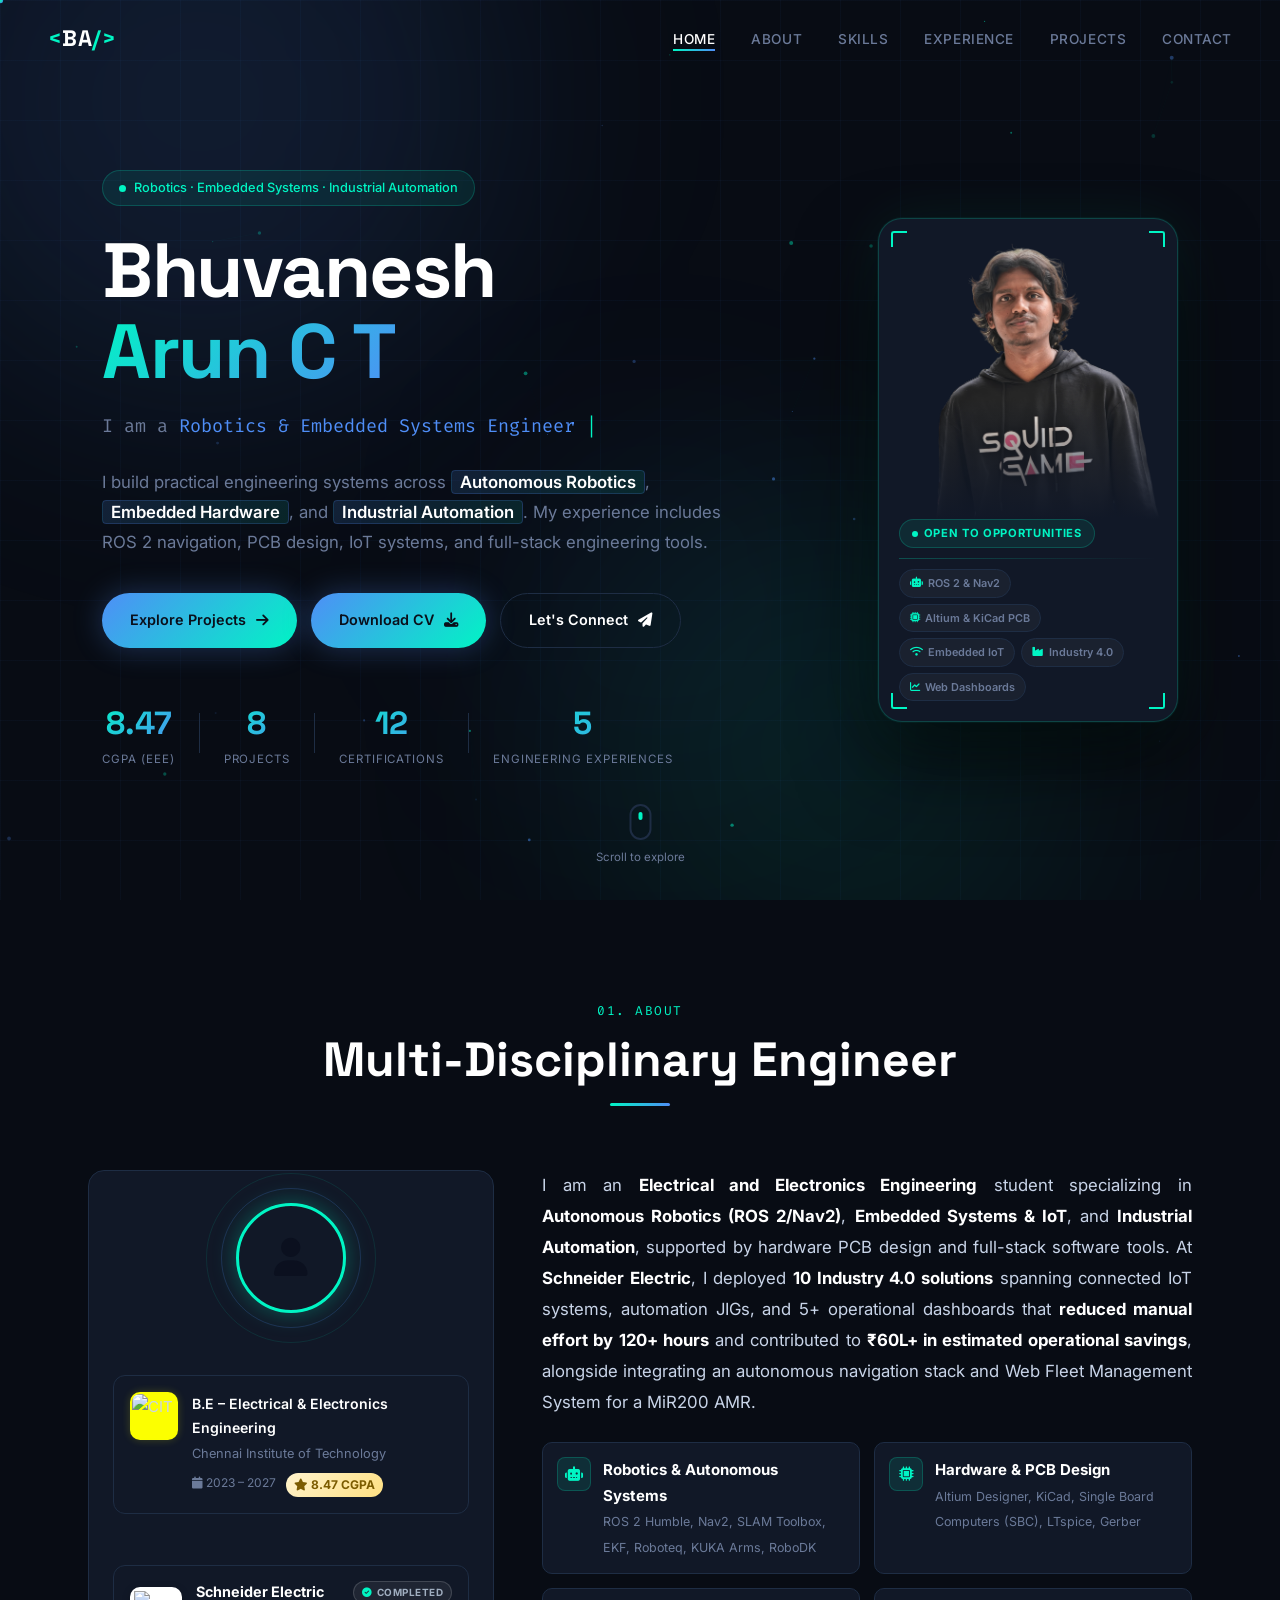
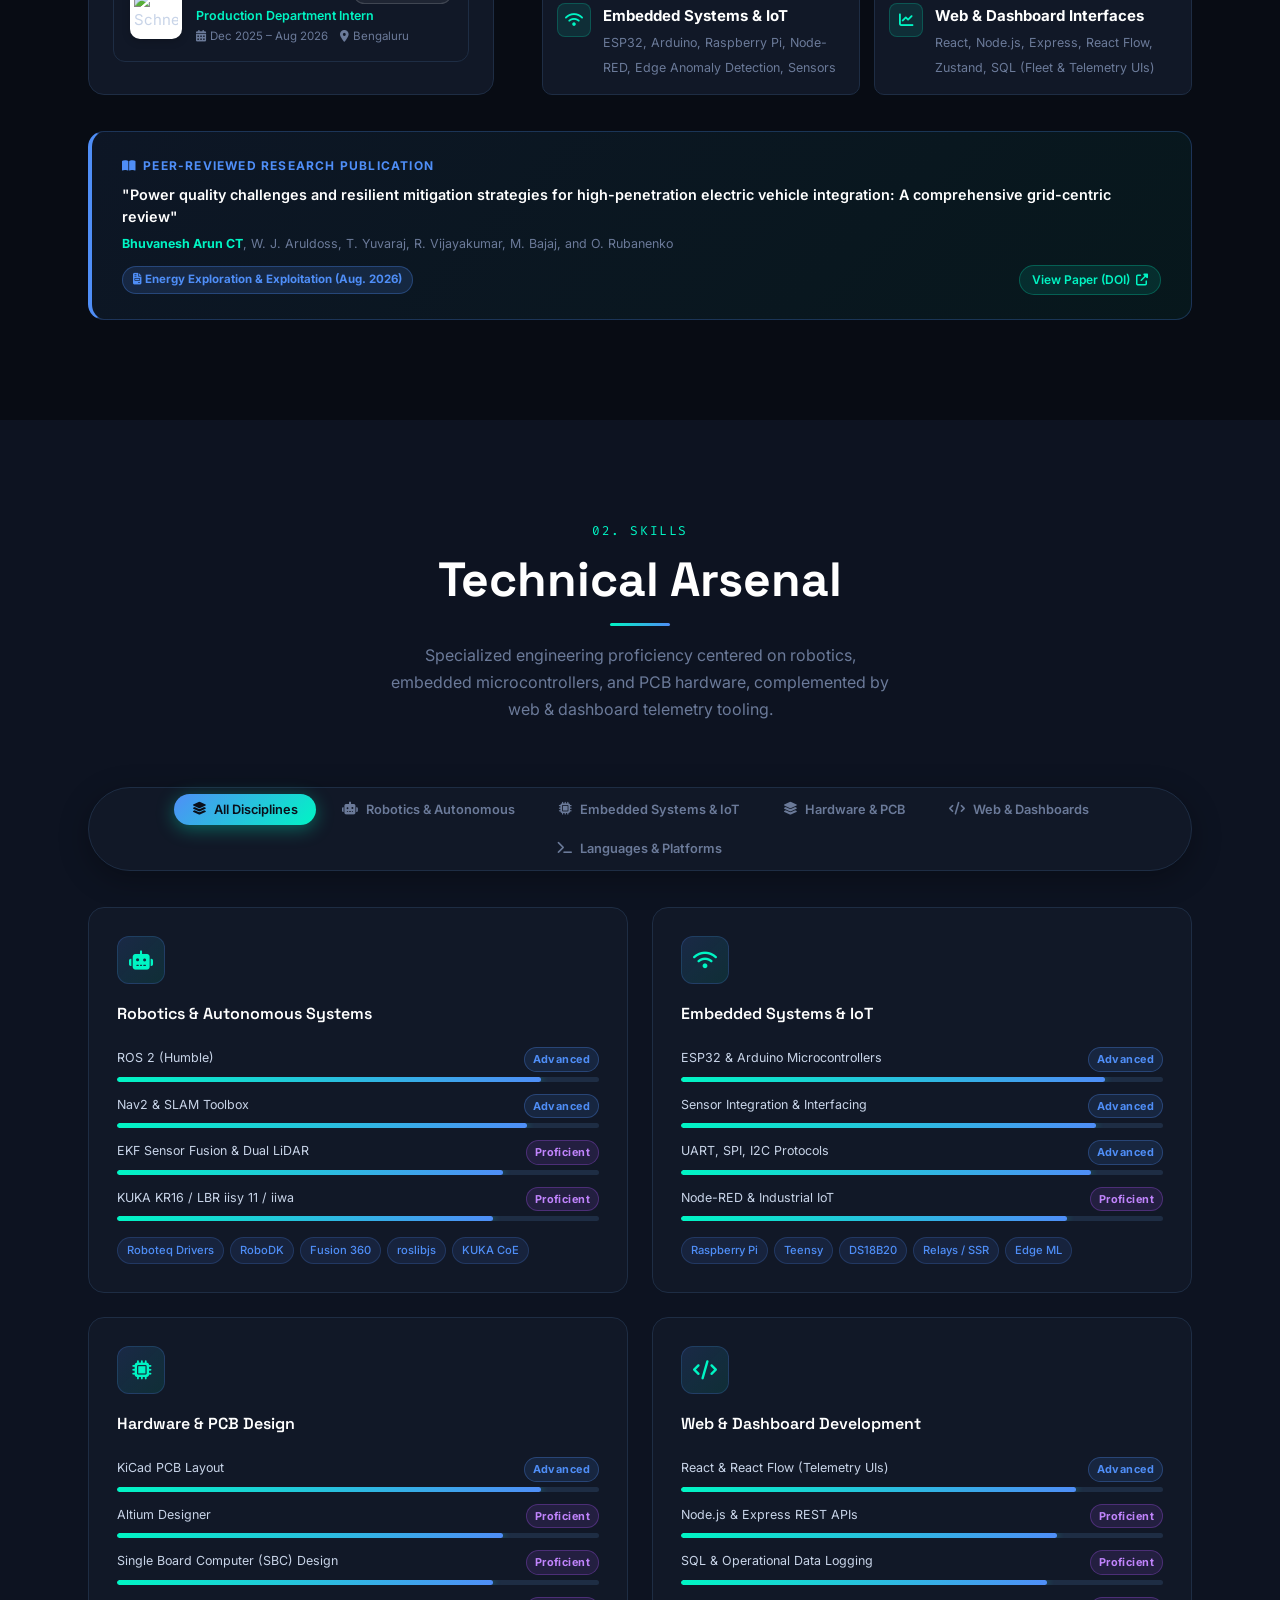
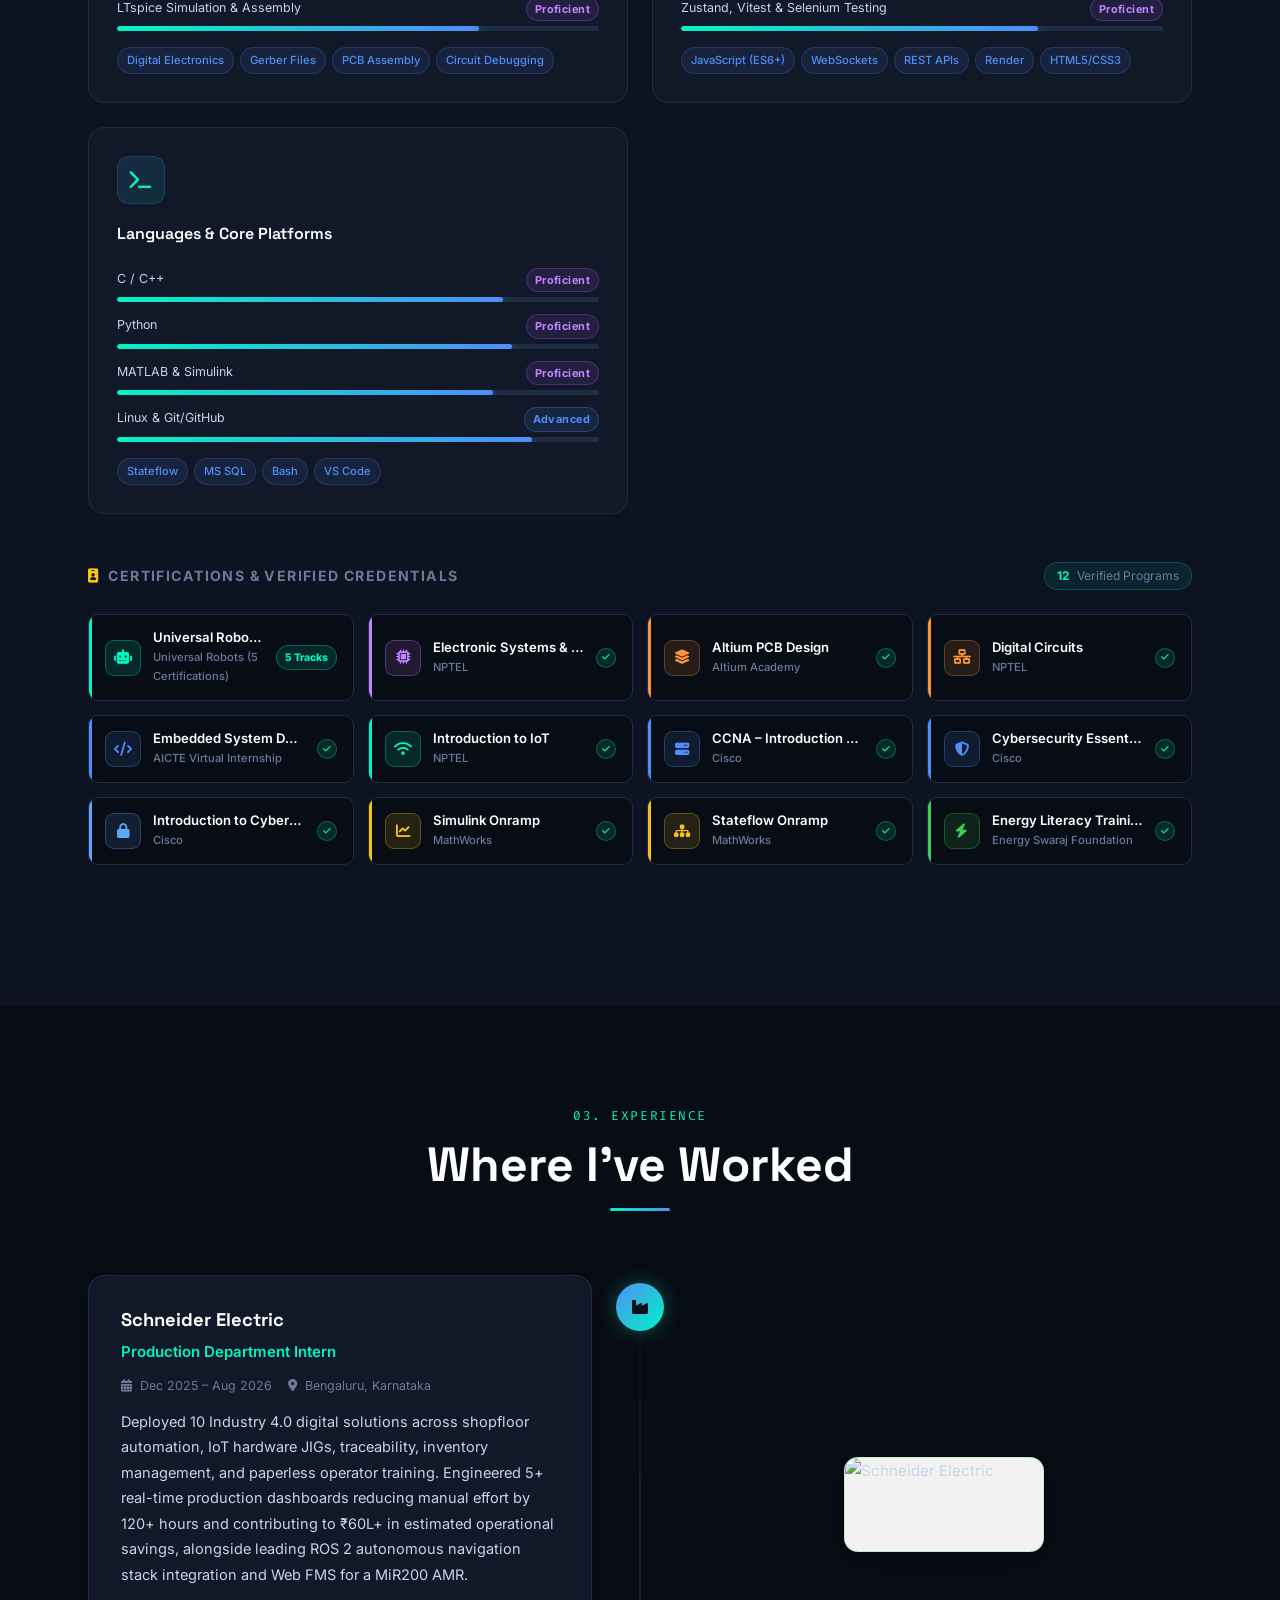
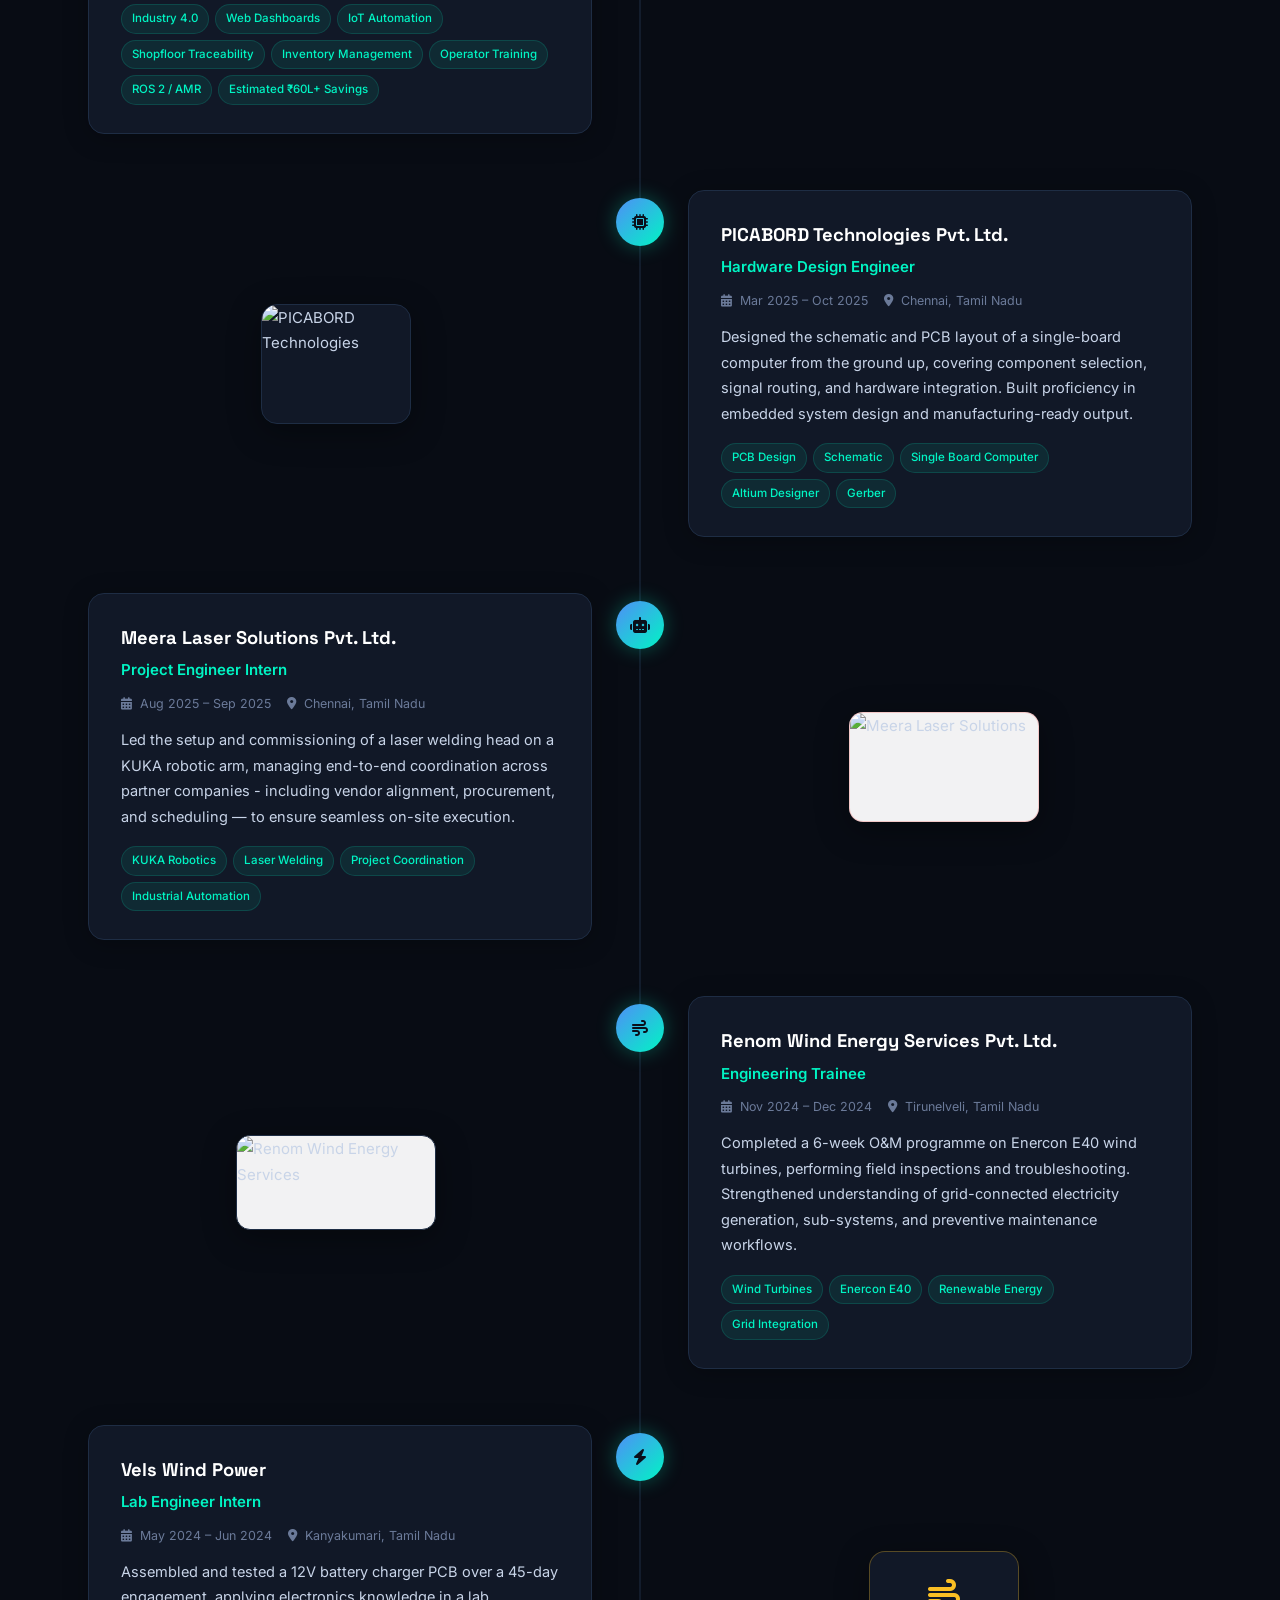
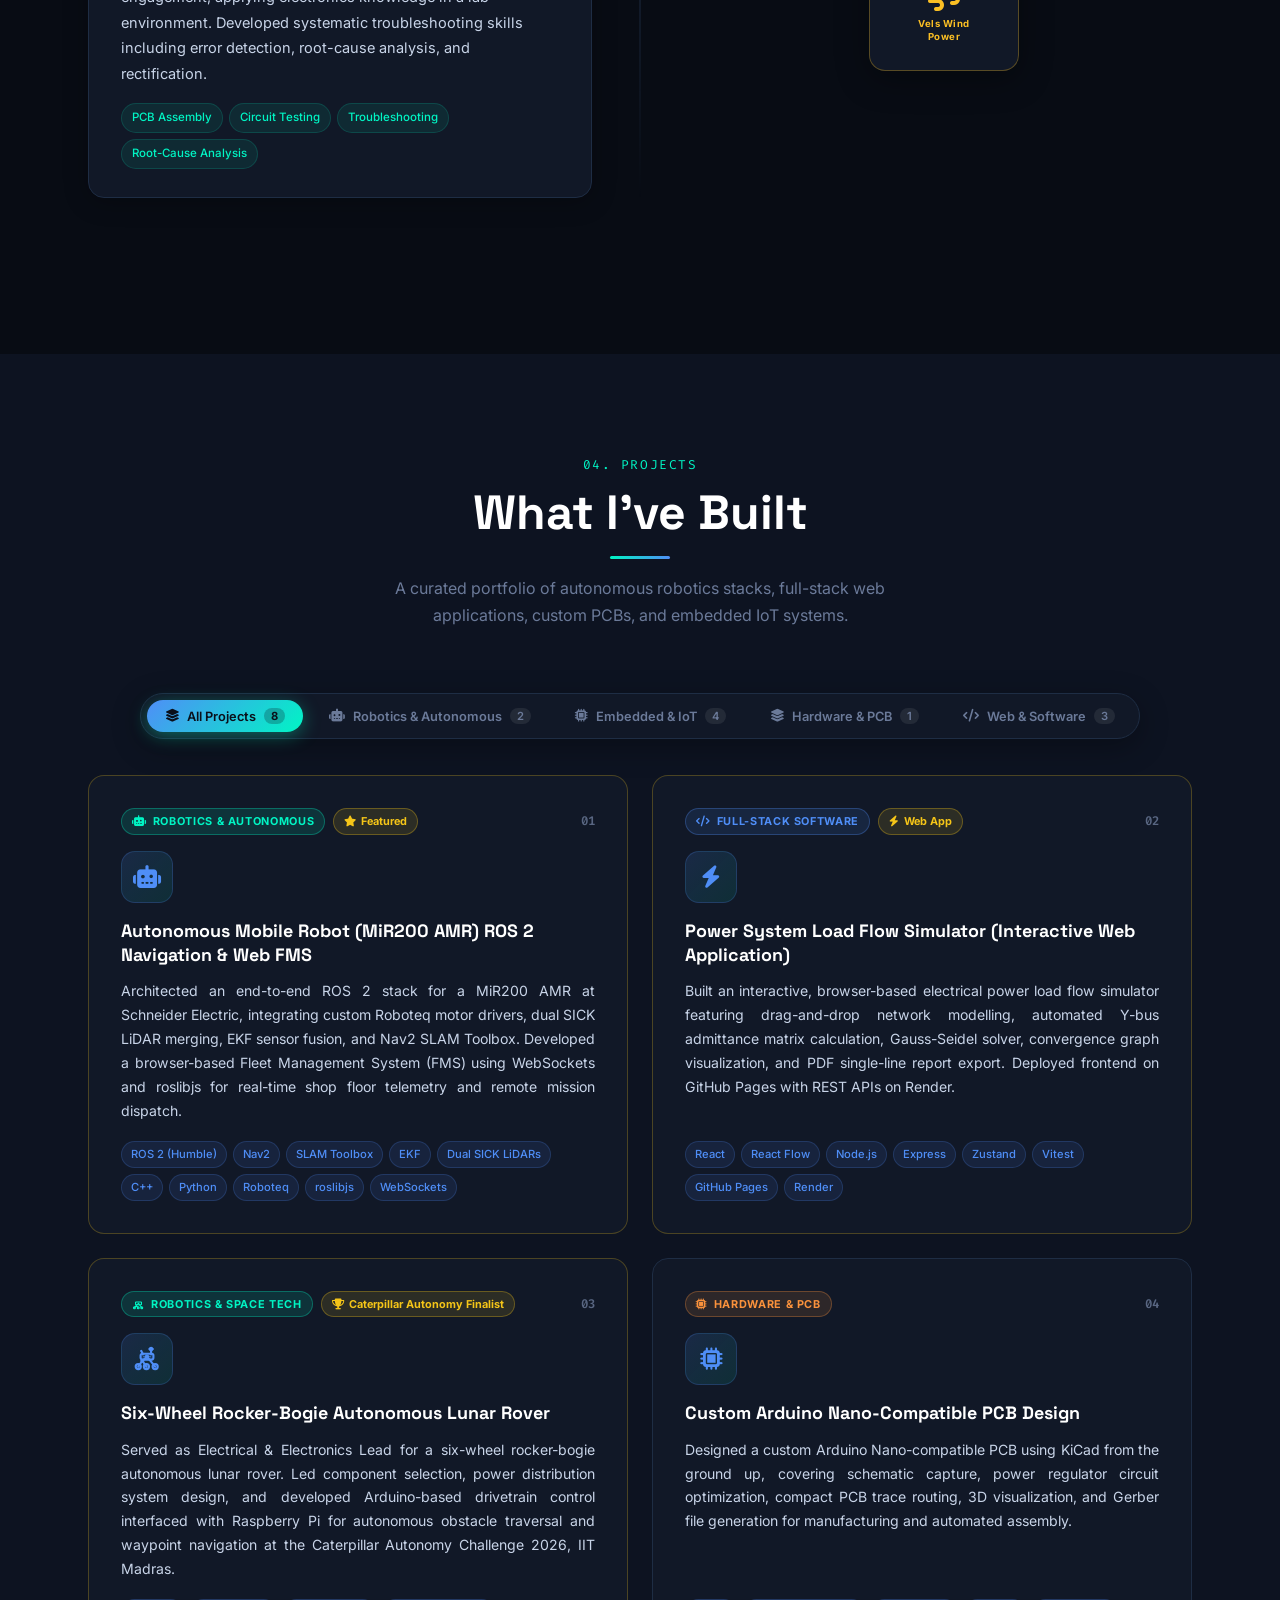
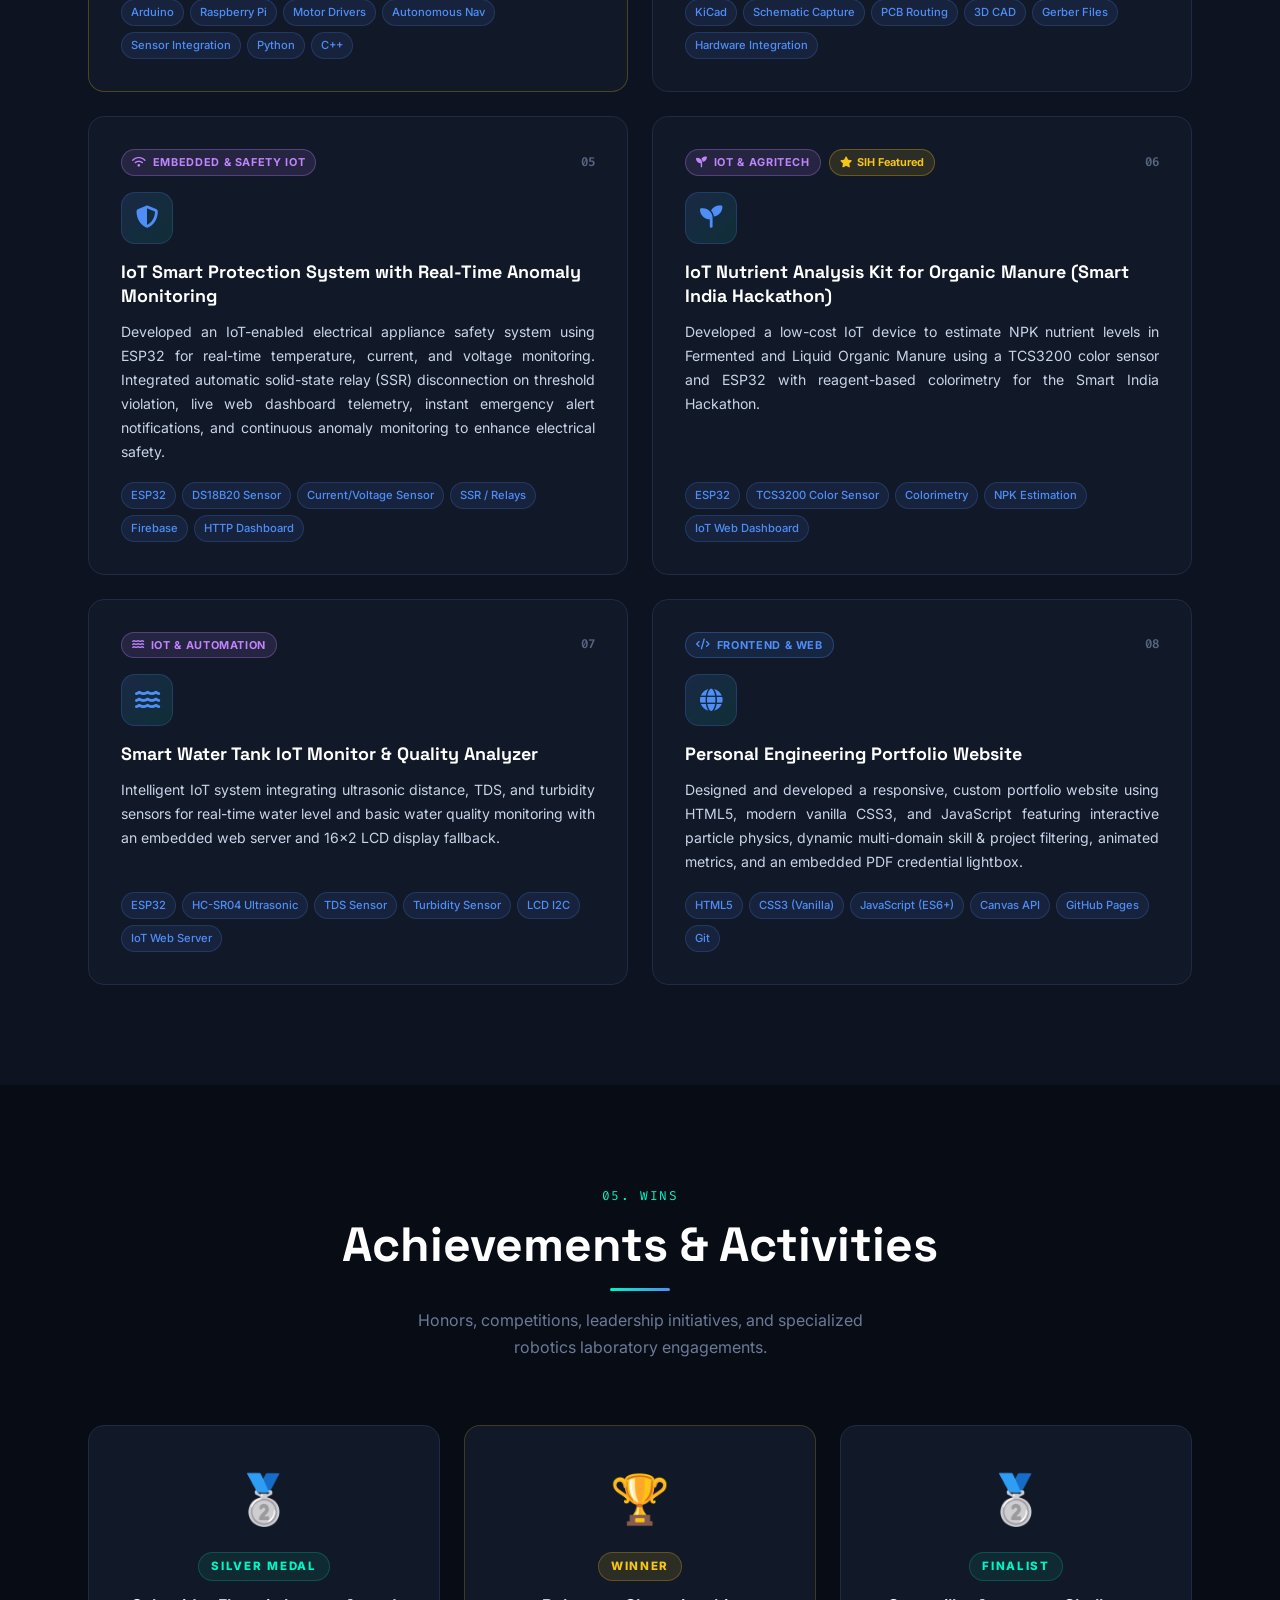
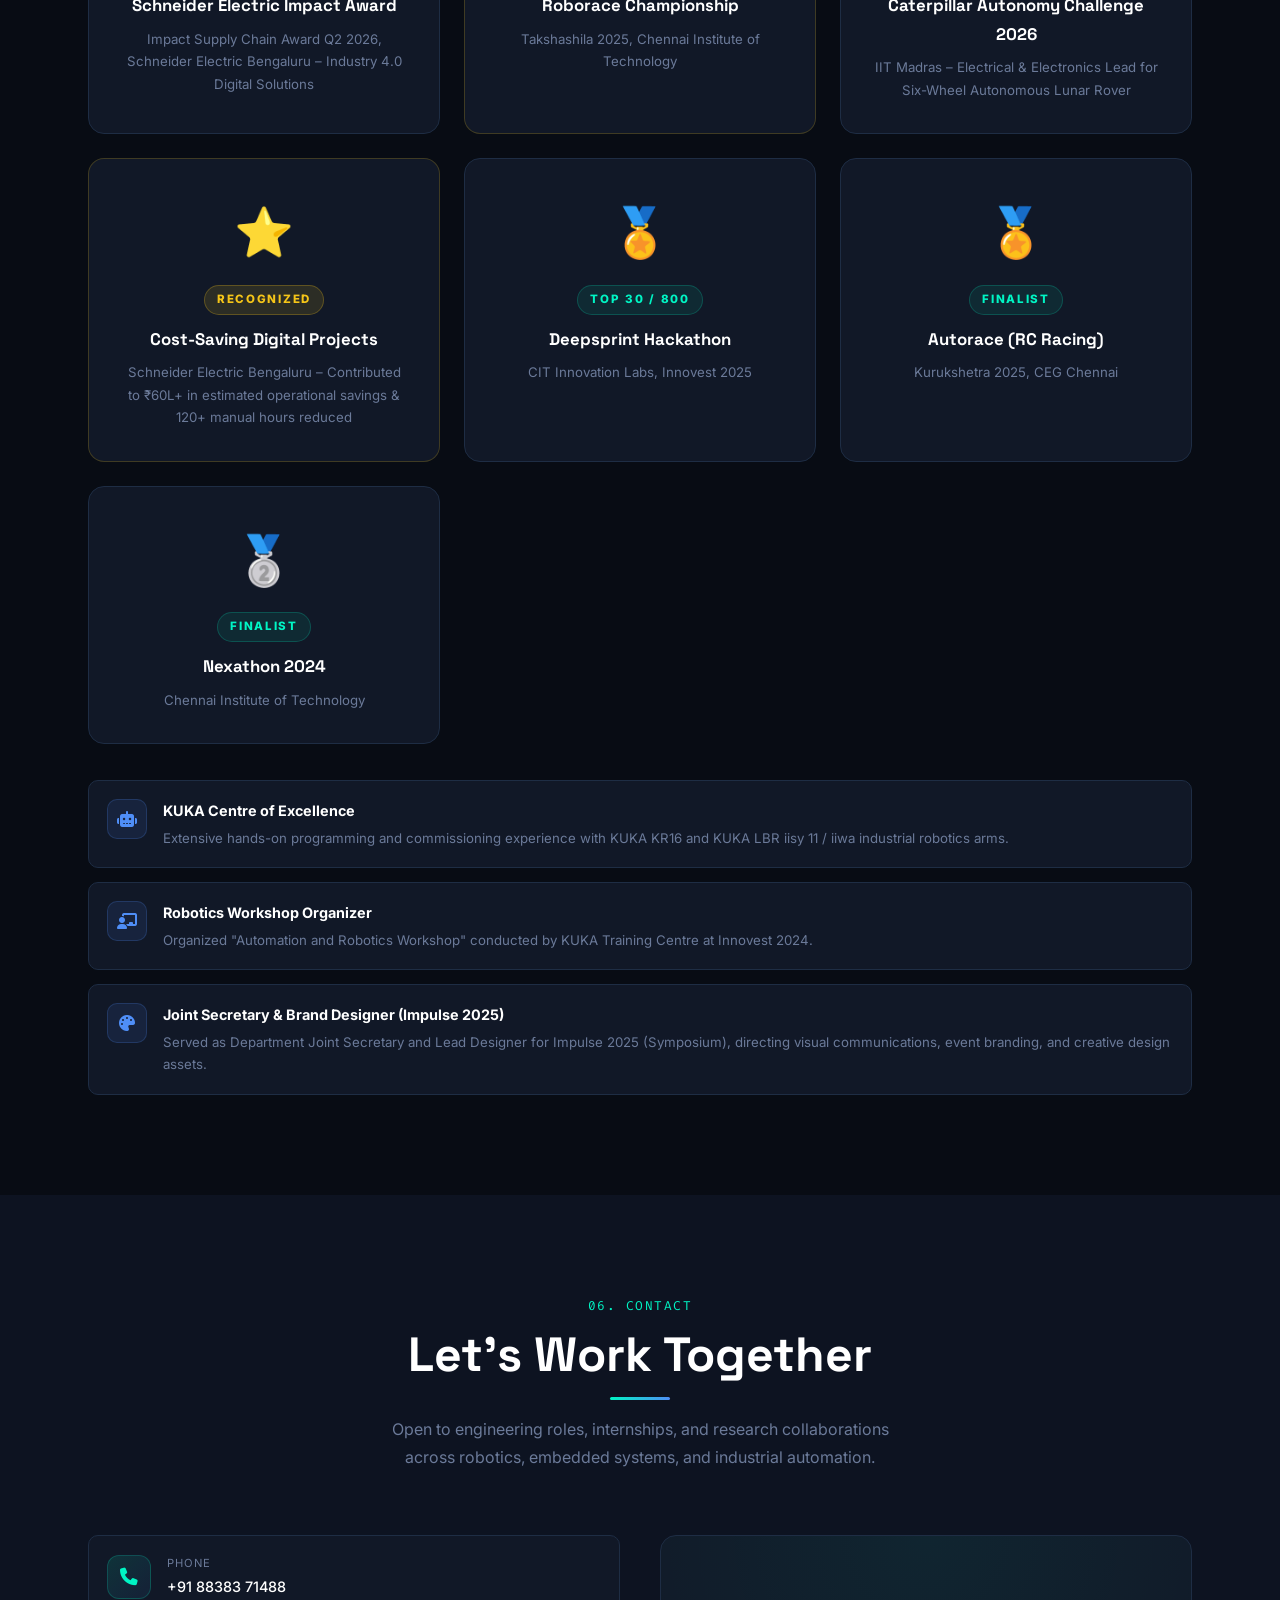
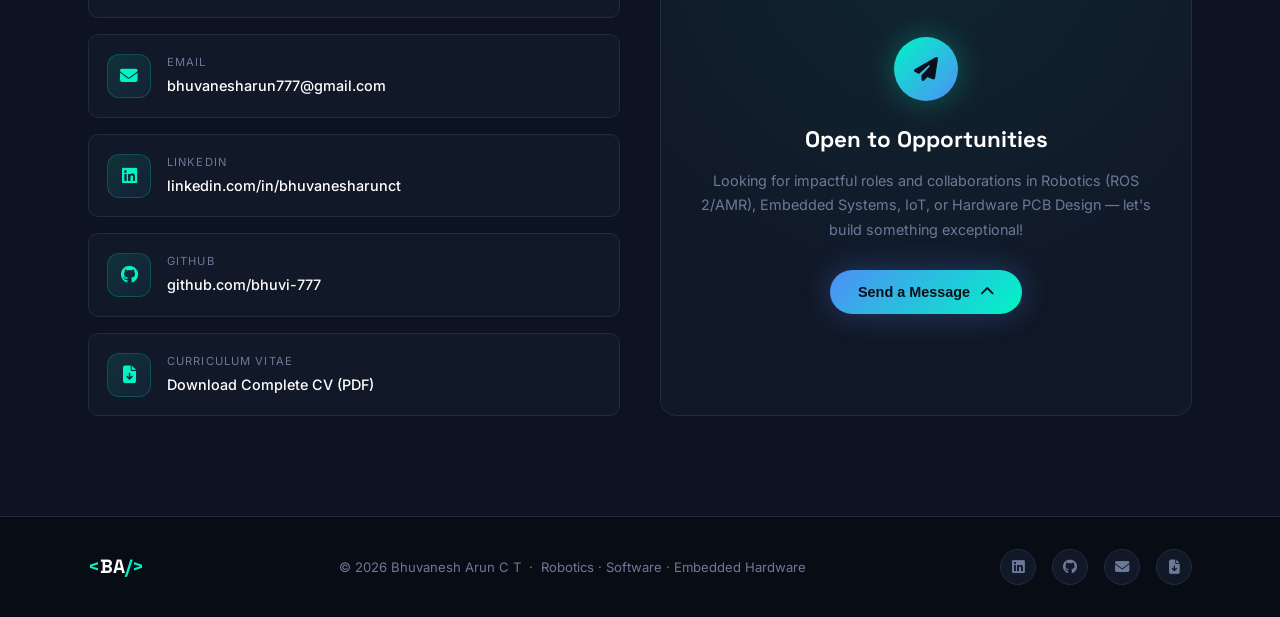
==== commit 6c0c93dd: "Update fmt.Println message from 'Hello' to 'Goodbye'" ====
--- a/index.html
+++ b/index.html
@@ -537,7 +537,7 @@
 
           <!-- Altium PCB Design -->
           <div class="cert-card" style="--cert-color:#fb923c"
-            data-cert-img="cert-images/Electronic Systems Design_ Hands-on Circuits and PCB Design with CAD Software.pdf"
+            data-cert-img="cert-images/Altium_designer.pdf"
             data-cert-name="Altium PCB Design Certification">
             <div class="cert-card-icon" style="--cert-color:#fb923c"><i class="fas fa-layer-group"></i></div>
             <div class="cert-card-body">
@@ -1597,4 +1597,4 @@
 
 </body>
 
-</html>+</html>
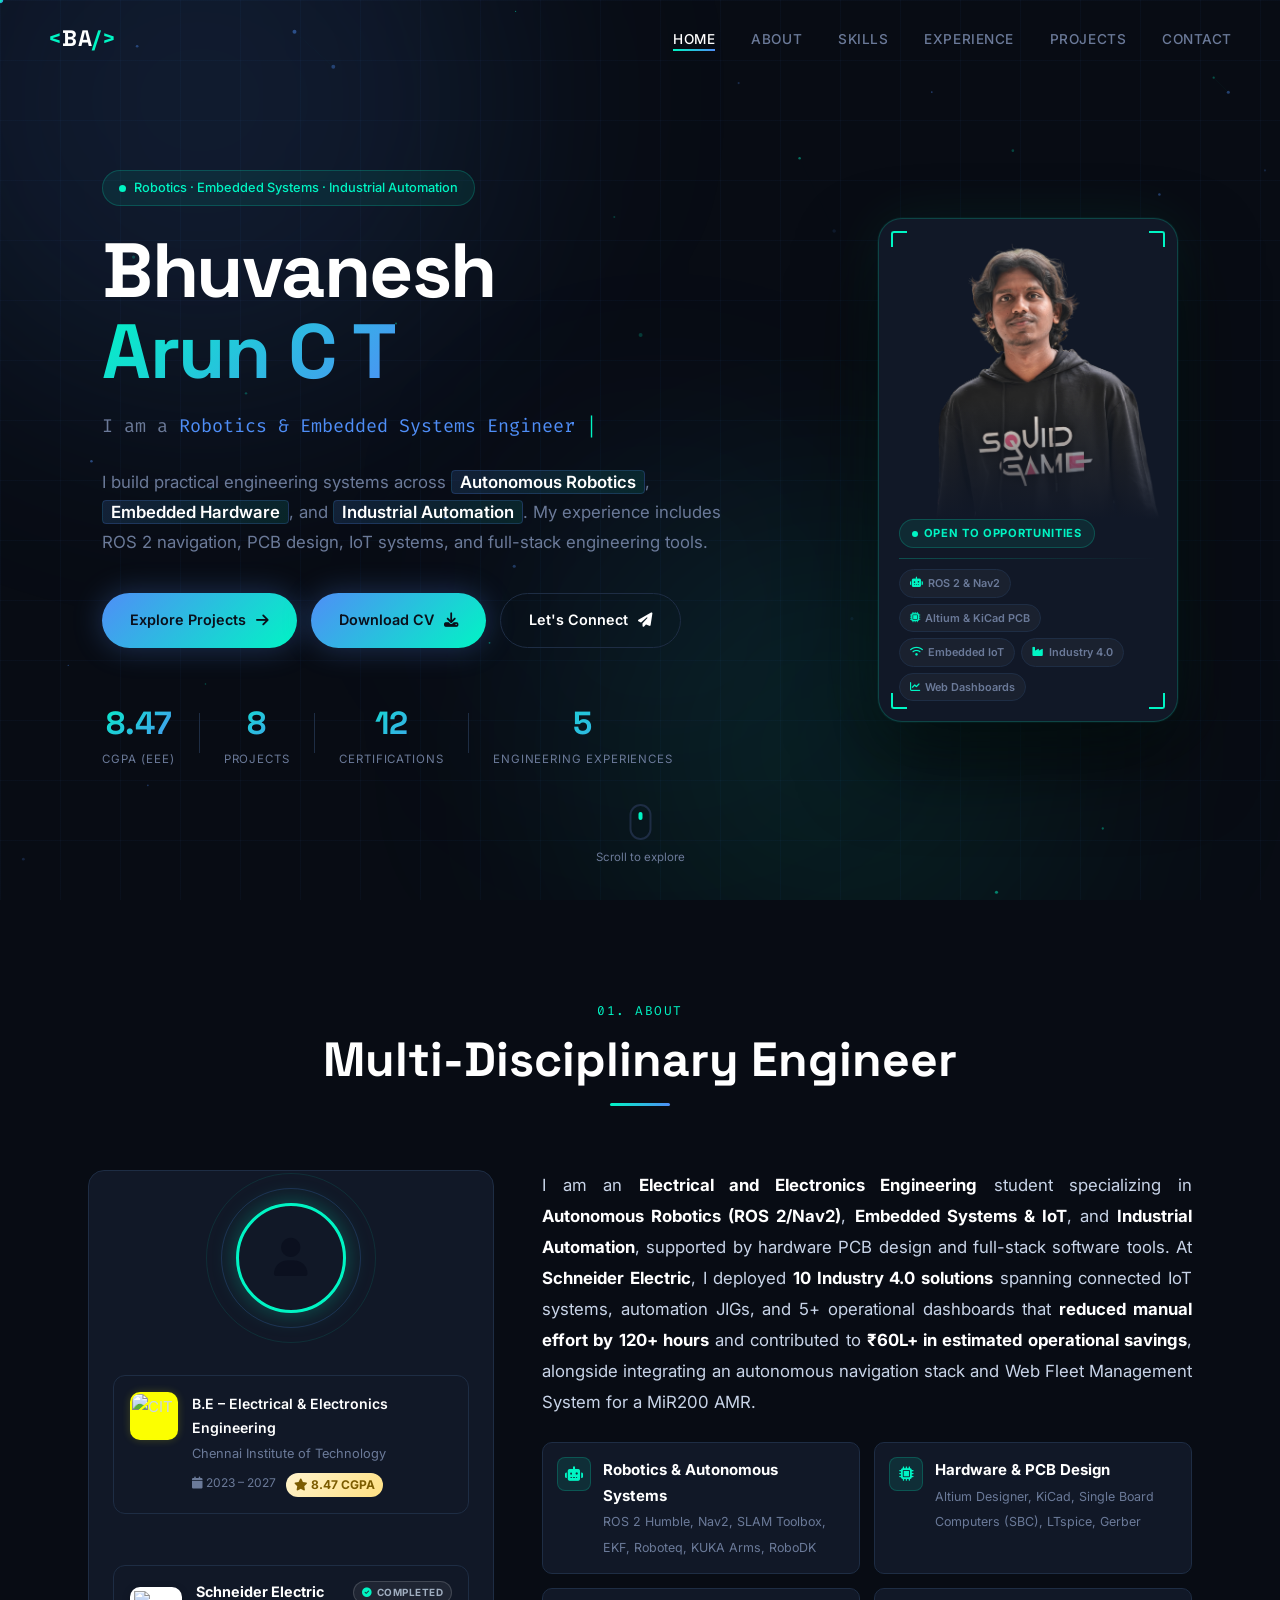
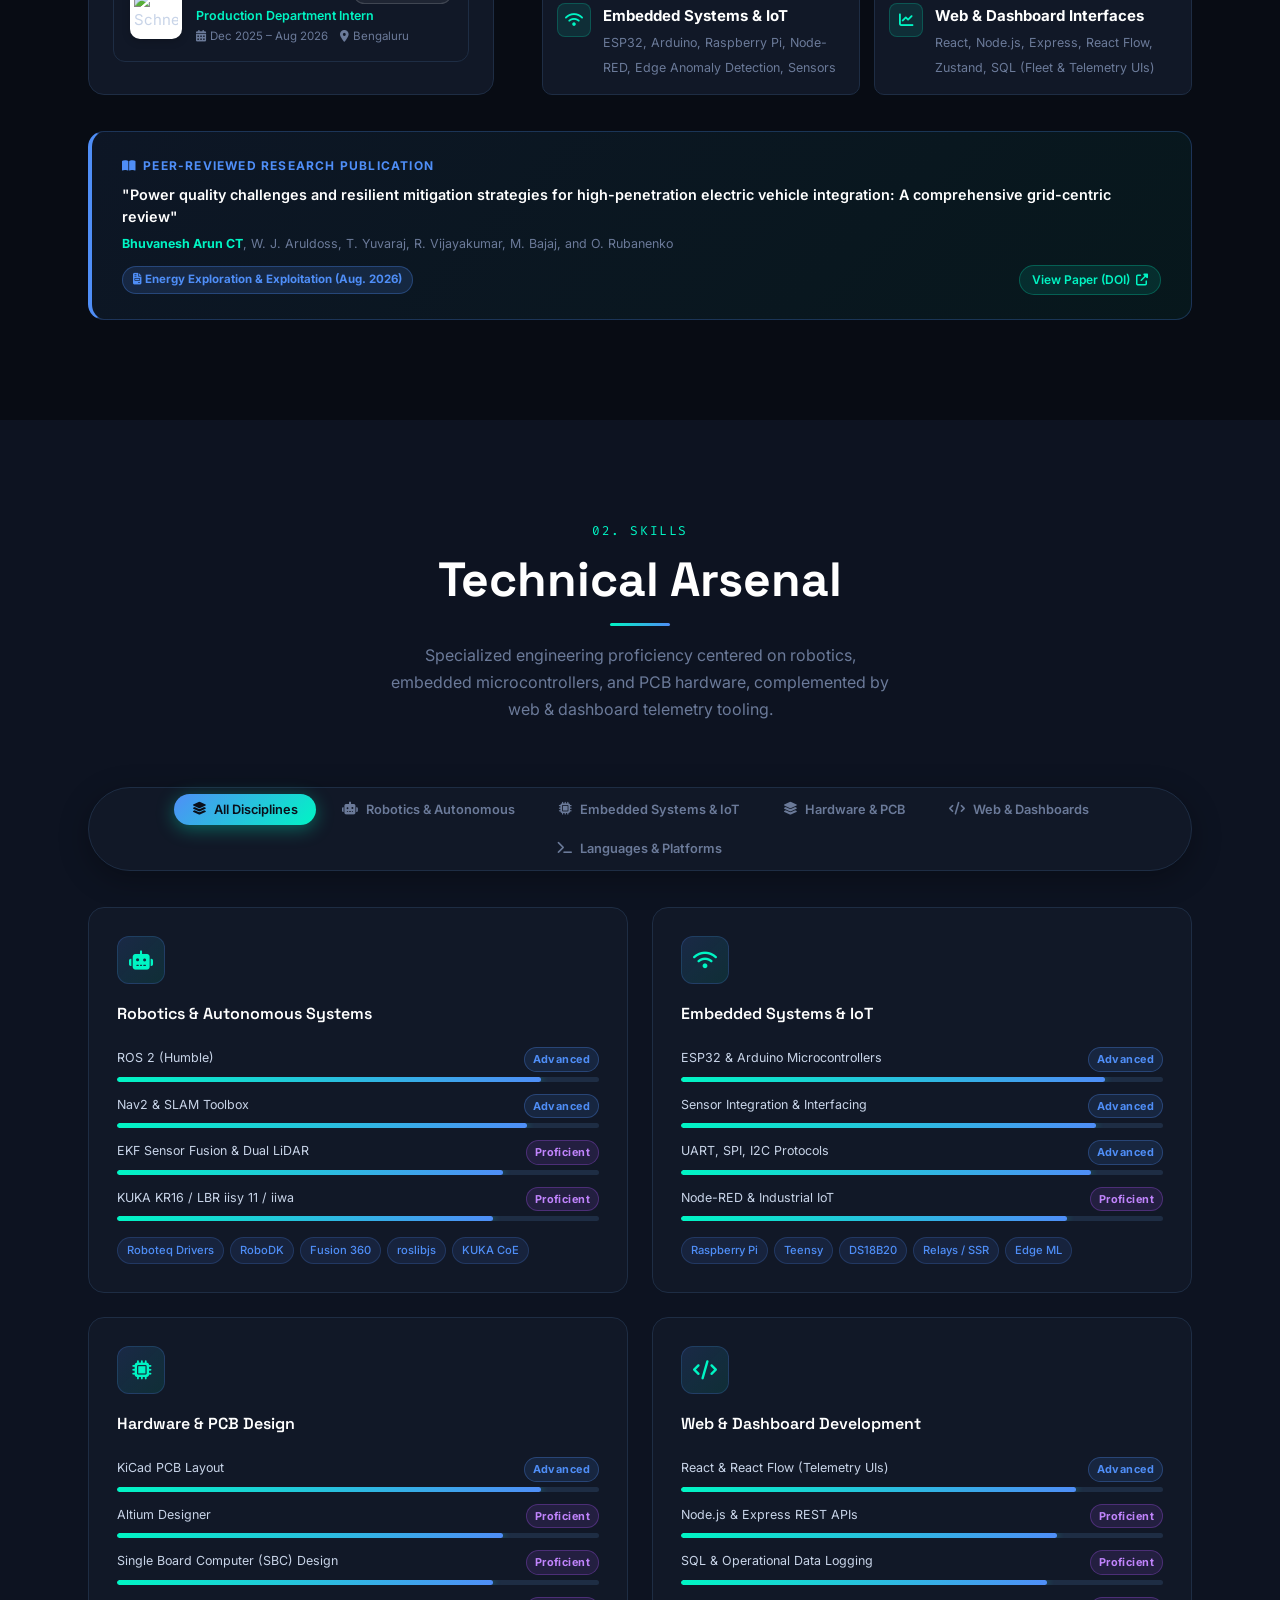
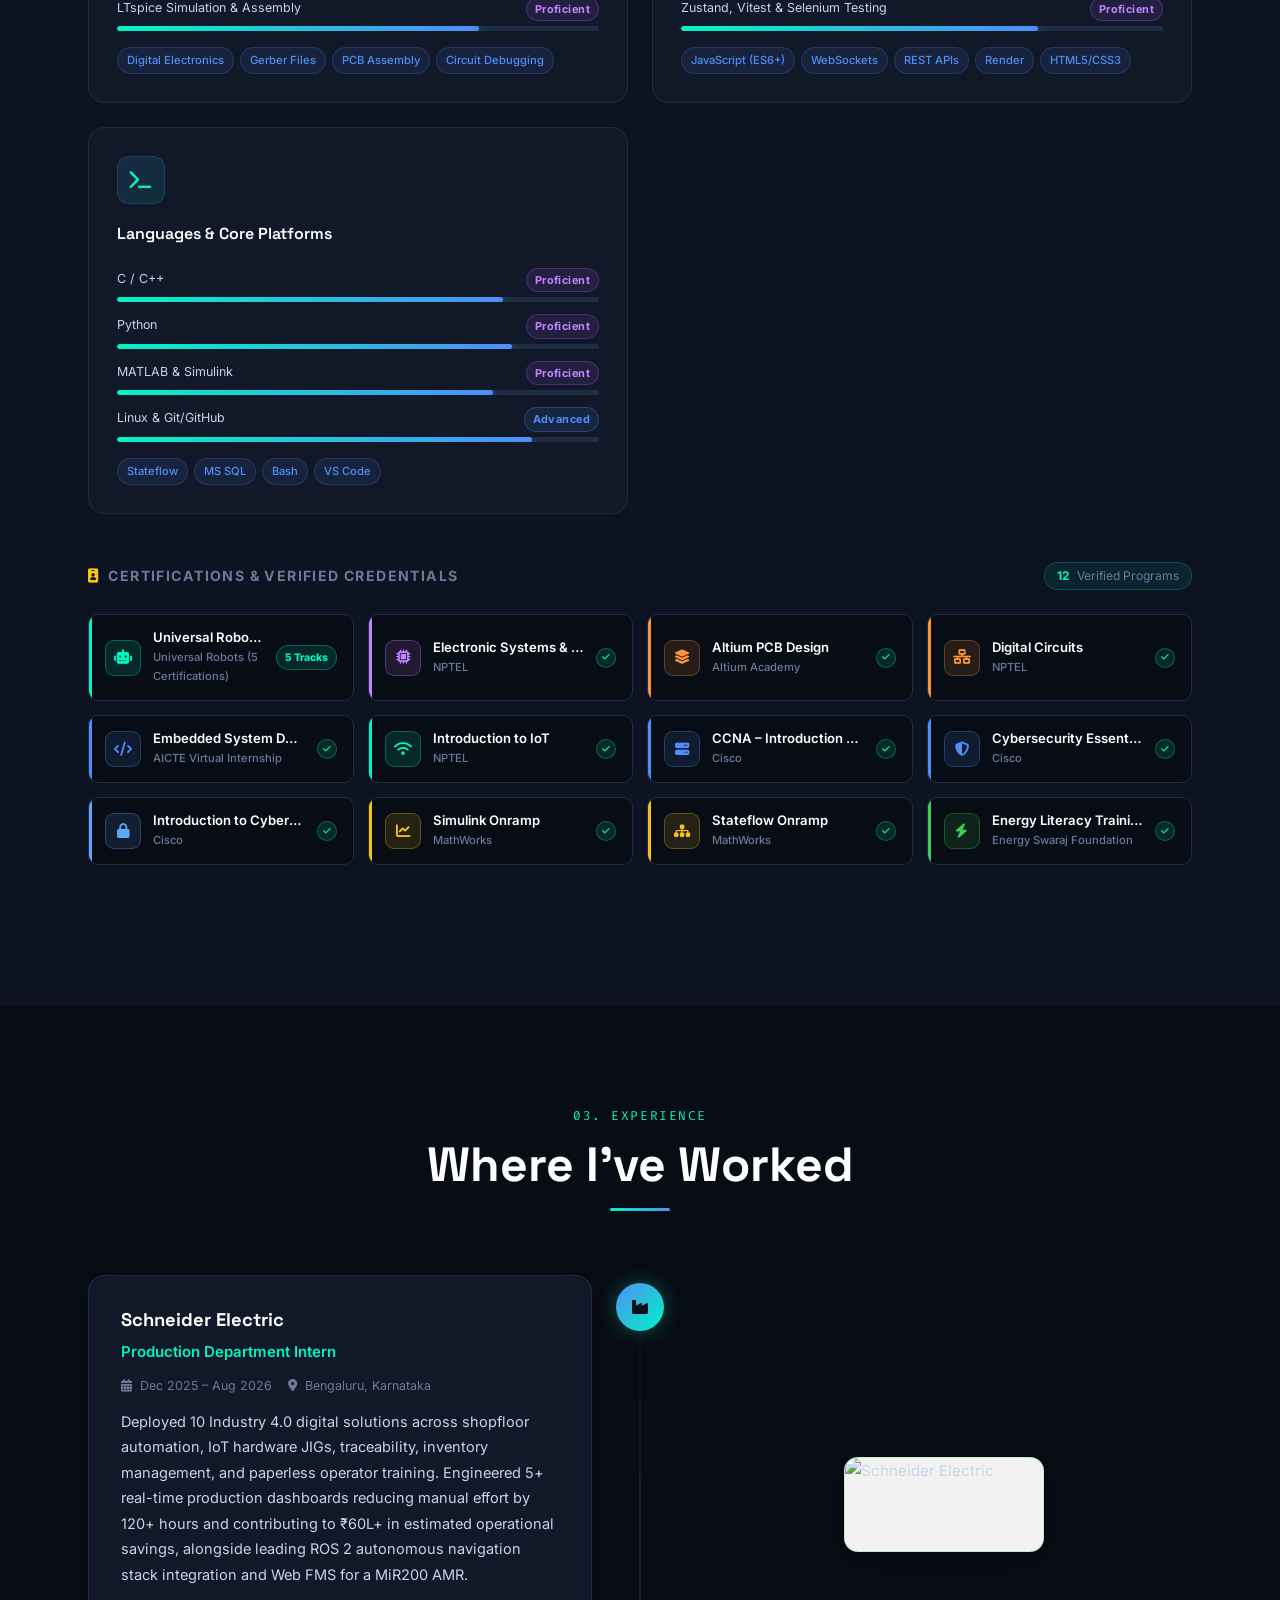
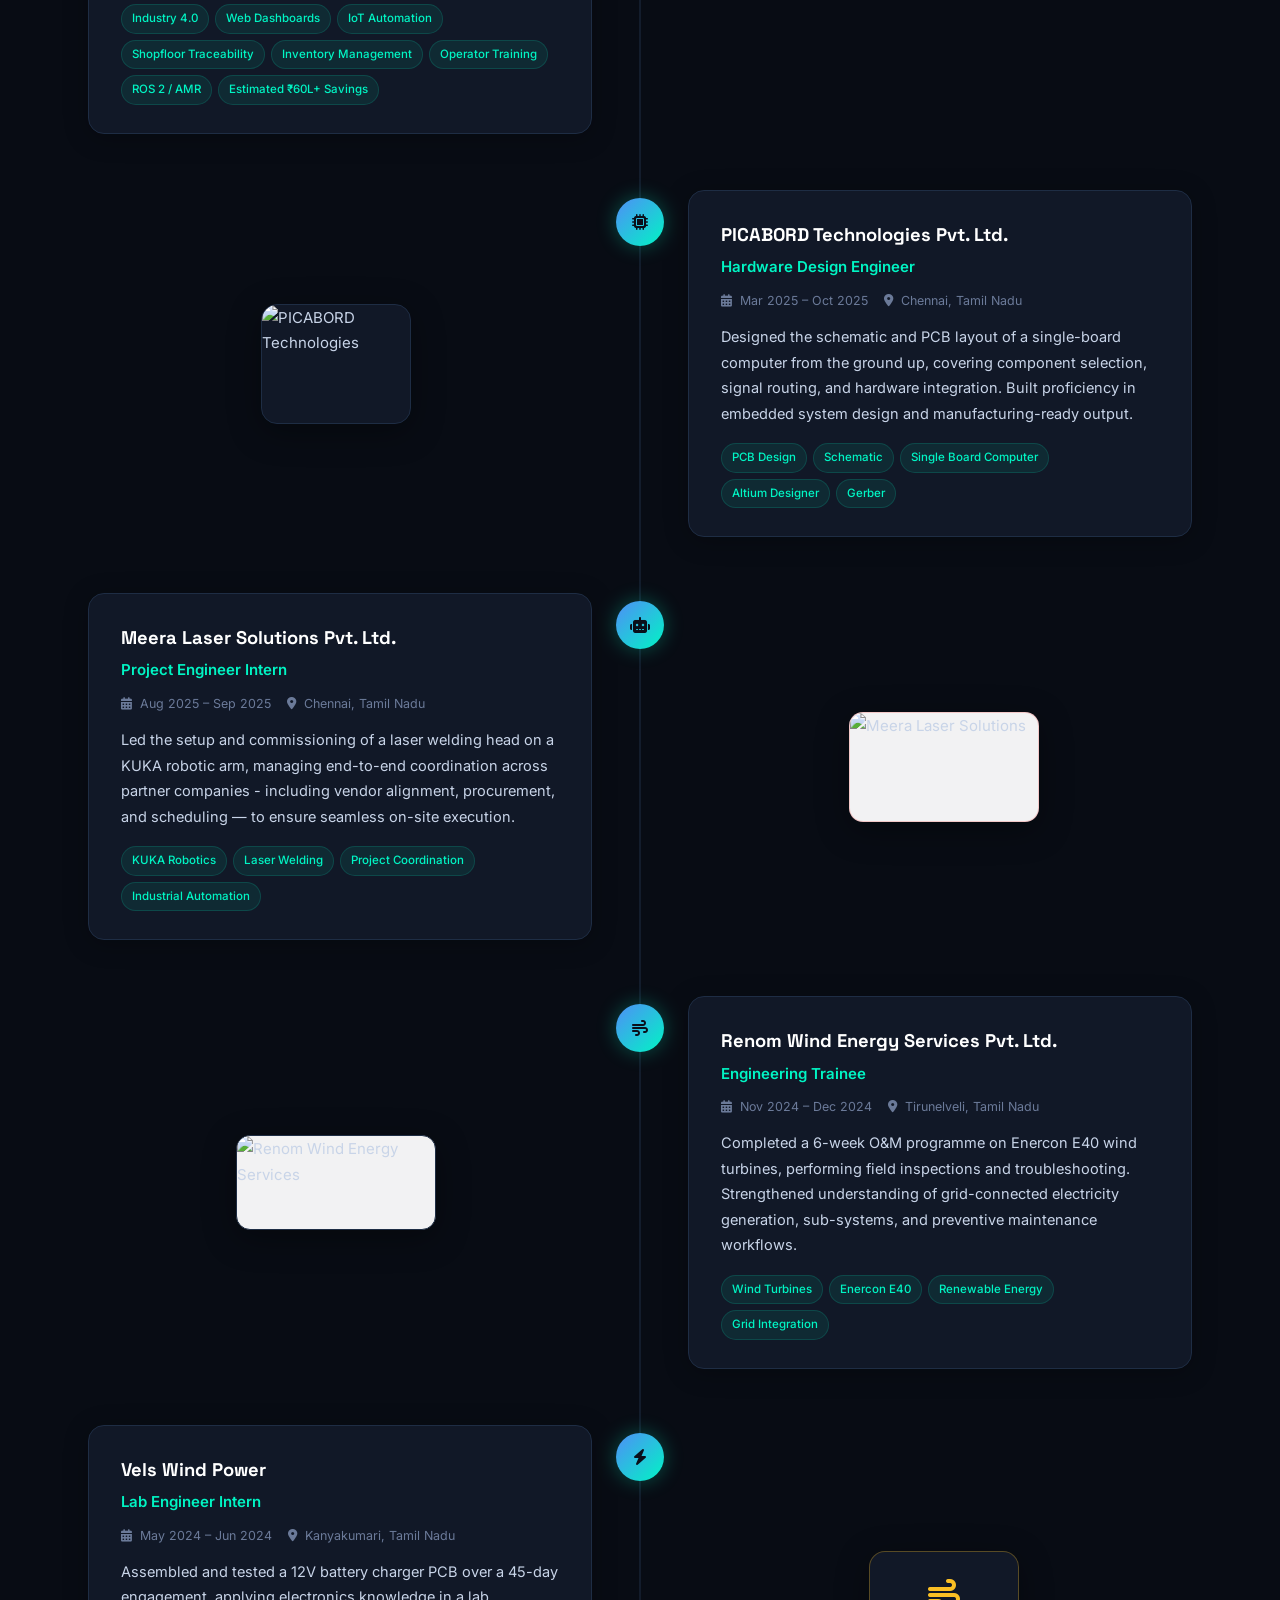
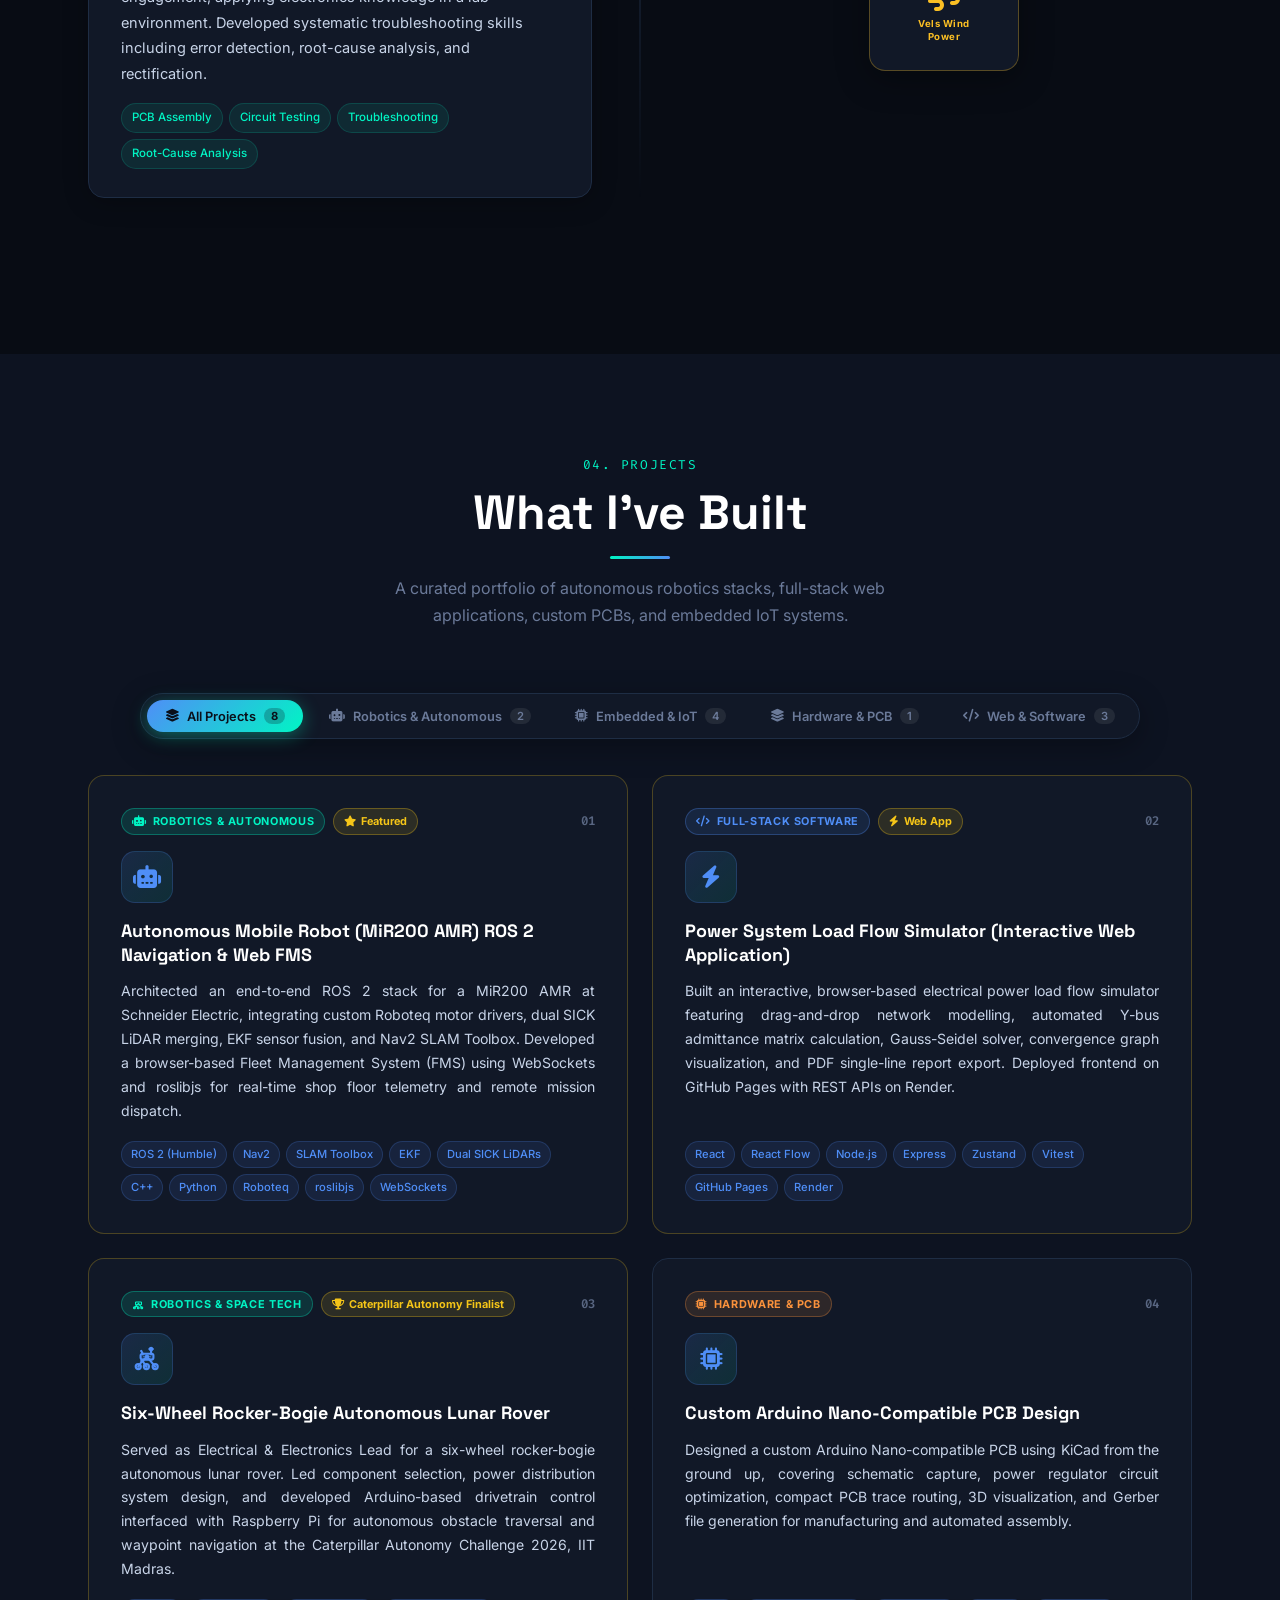
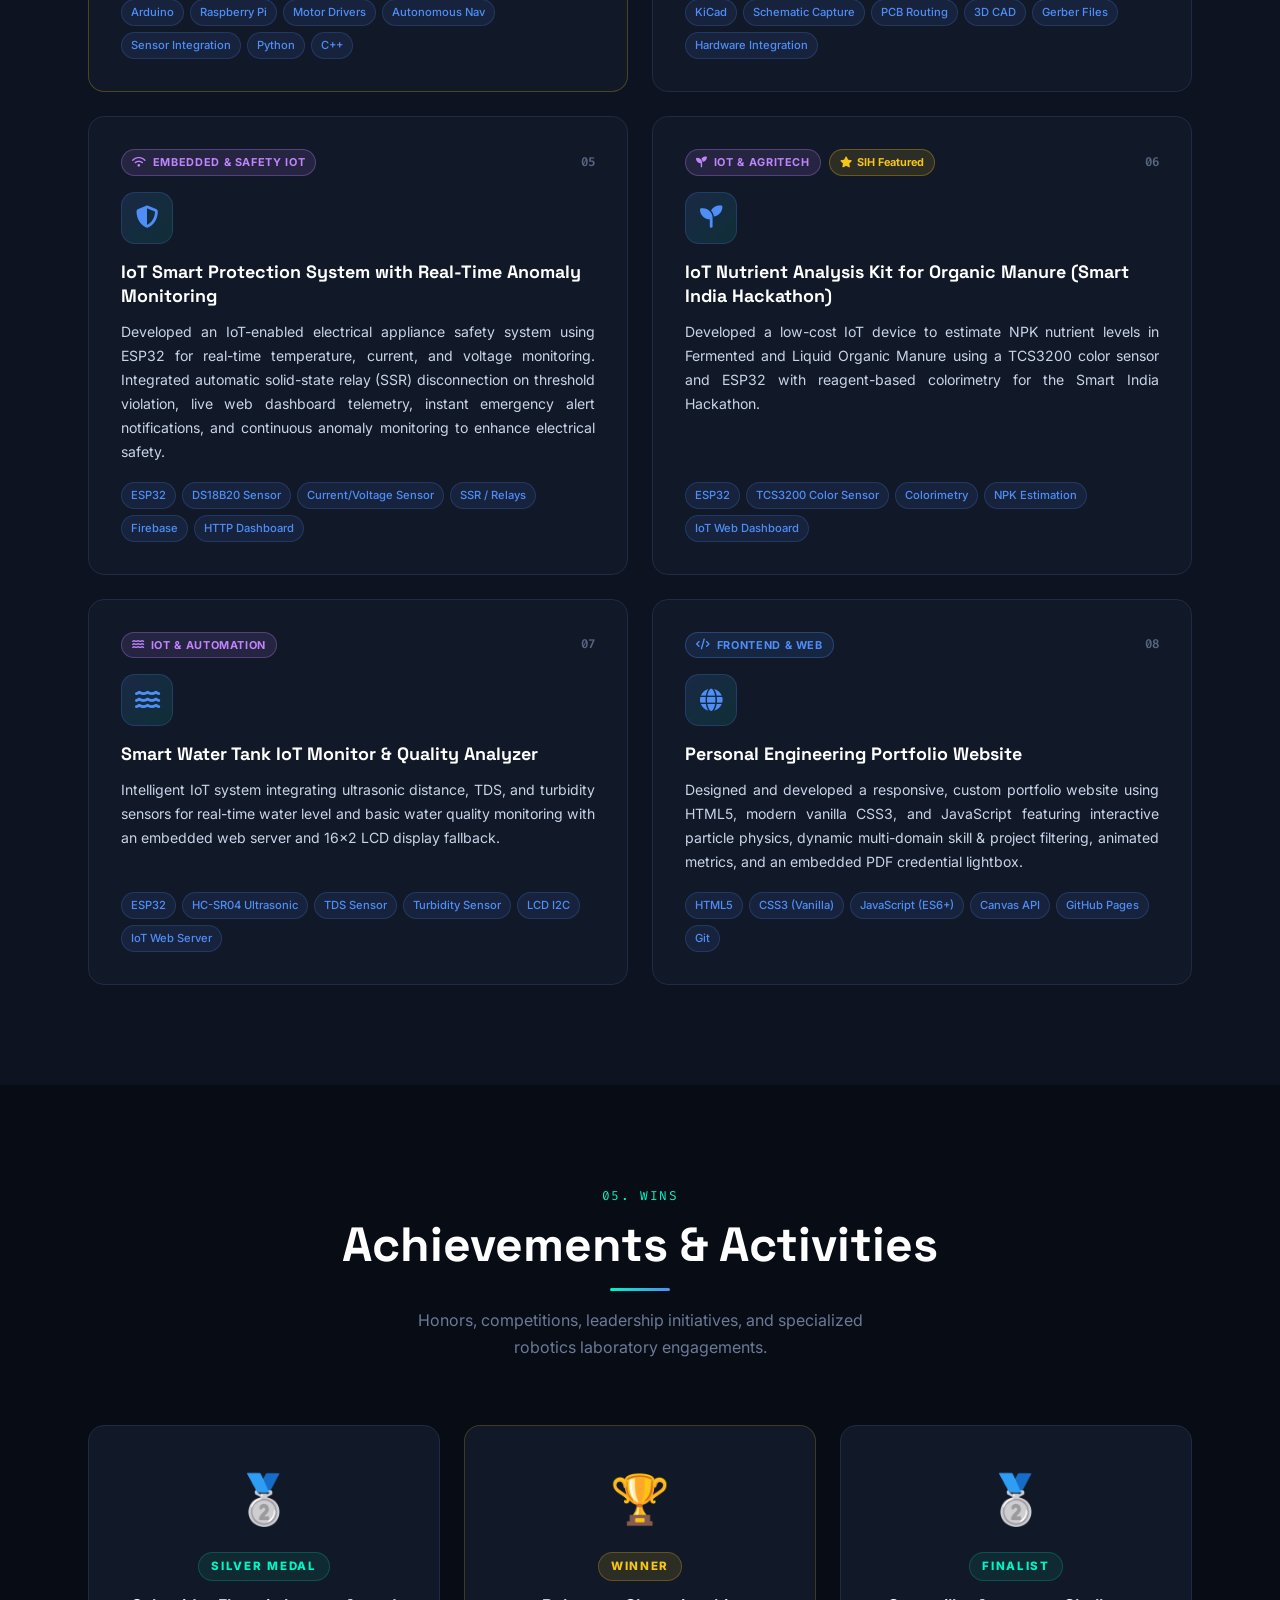
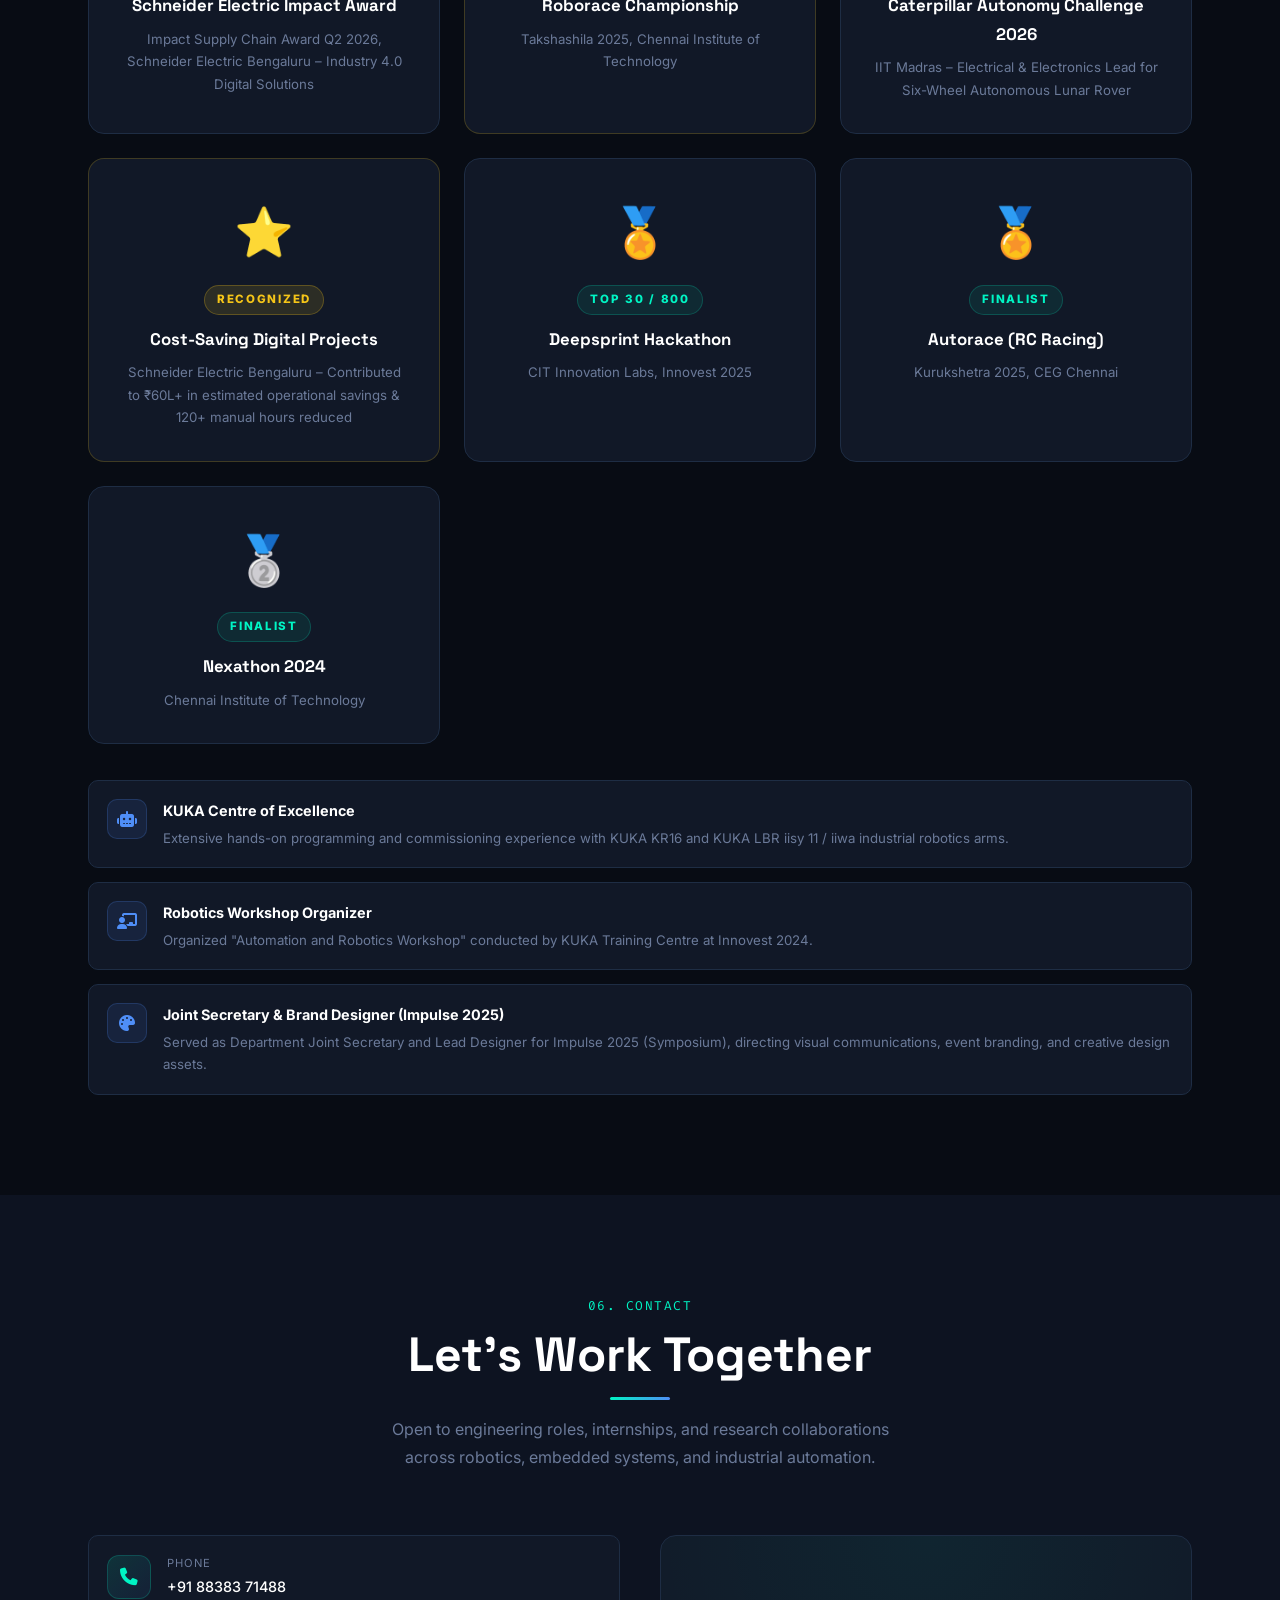
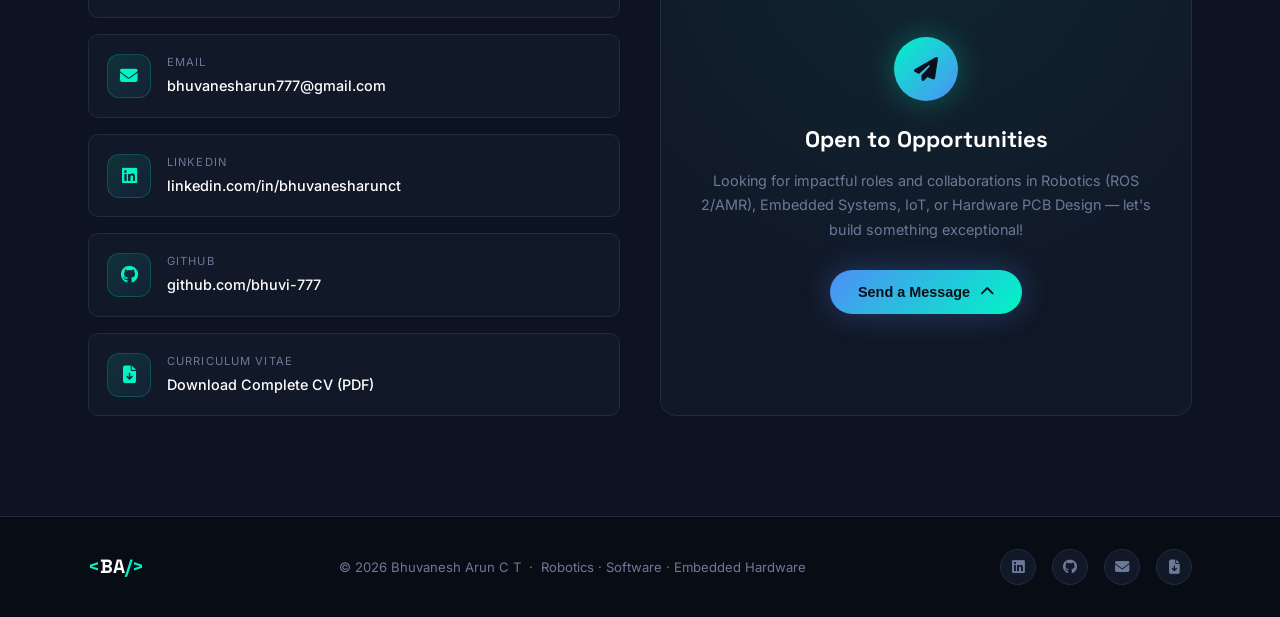
==== commit e7e760cc: "Update print statement from 'Hello' to 'Goodbye'" ====
--- a/index.html
+++ b/index.html
@@ -16,6 +16,7 @@
     href="https://fonts.googleapis.com/css2?family=Inter:wght@300;400;500;600;700;800&family=Space+Grotesk:wght@400;500;600;700&family=Fira+Code:wght@400;500&display=swap"
     rel="stylesheet" />
   <link rel="stylesheet" href="https://cdnjs.cloudflare.com/ajax/libs/font-awesome/6.5.0/css/all.min.css" />
+  <script defer src="https://cloud.umami.is/script.js" data-website-id="e5a8d3c9-d2ba-4231-a375-c191641fa990"></script>
 </head>
 
 <body>
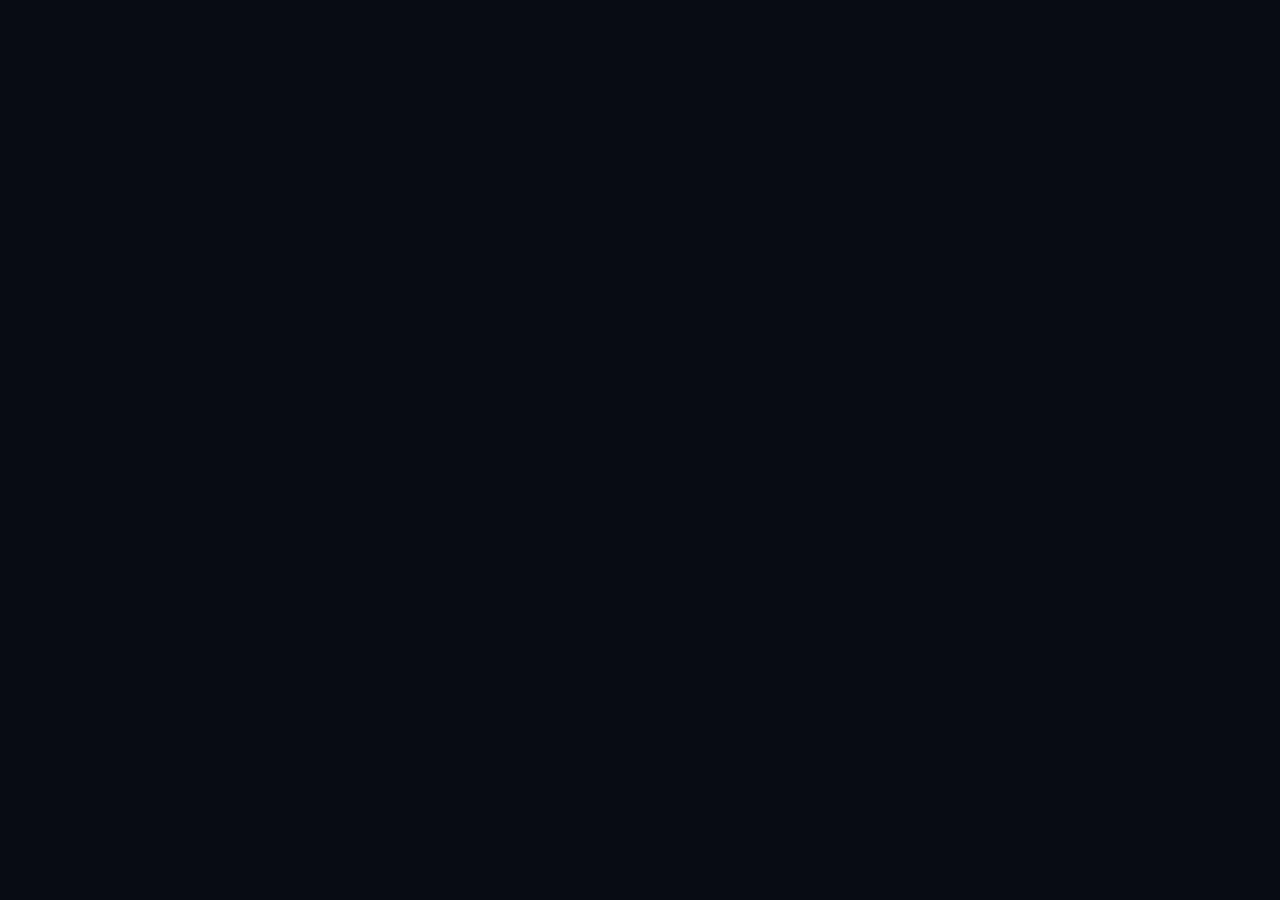
==== commit d7105c73: "Fix asset paths, add metadata, and correct the certificate mismatch for the portfolio site." ====
--- a/index.html
+++ b/index.html
@@ -1,1601 +1,27 @@
-<!DOCTYPE html>
-<html lang="en">
-
-<head>
-  <meta charset="UTF-8" />
-  <meta name="viewport" content="width=device-width, initial-scale=1.0" />
-  <title>Bhuvanesh Arun C T – Portfolio</title>
-  <!-- Favicons (use absolute paths for GitHub Pages) -->
-  <link rel="icon" type="image/svg+xml" href="/bhuvi-777/Resume/favicon.svg" />
-  <link rel="icon" type="image/svg+xml" sizes="64x64" href="/bhuvi-777/Resume/logo/64x64%20favicon.svg" />
-  <link rel="icon" type="image/svg+xml" sizes="128x128" href="/bhuvi-777/Resume/logo/128x128%20favicon.svg" />
-  <link rel="shortcut icon" href="/bhuvi-777/Resume/favicon.svg" />
-  <meta name="theme-color" content="#0a0e27" />
-  <link rel="stylesheet" href="style.css" />
-  <link
-    href="https://fonts.googleapis.com/css2?family=Inter:wght@300;400;500;600;700;800&family=Space+Grotesk:wght@400;500;600;700&family=Fira+Code:wght@400;500&display=swap"
-    rel="stylesheet" />
-  <link rel="stylesheet" href="https://cdnjs.cloudflare.com/ajax/libs/font-awesome/6.5.0/css/all.min.css" />
-  <script defer src="https://cloud.umami.is/script.js" data-website-id="e5a8d3c9-d2ba-4231-a375-c191641fa990"></script>
-</head>
-
-<body>
-
-  <!-- ========== CURSOR ========== -->
-  <div class="cursor-dot"></div>
-  <div class="cursor-ring"></div>
-
-  <!-- ========== PARTICLES ========== -->
-  <canvas id="particles-canvas"></canvas>
-
-  <!-- ========== LOADER ========== -->
-  <div class="loader" id="loader">
-    <div class="loader-inner">
-      <div class="loader-circuit"></div>
-      <div class="loader-text">Initializing<span class="loader-dots">...</span></div>
-    </div>
-  </div>
-
-  <!-- ========== NAV ========== -->
-  <nav class="navbar" id="navbar">
-    <div class="nav-logo">
-      <span class="logo-bracket">&lt;</span>BA<span class="logo-bracket">/&gt;</span>
-    </div>
-    <ul class="nav-links">
-      <li><a href="#hero" class="nav-link active">Home</a></li>
-      <li><a href="#about" class="nav-link">About</a></li>
-      <li><a href="#skills" class="nav-link">Skills</a></li>
-      <li><a href="#experience" class="nav-link">Experience</a></li>
-      <li><a href="#projects" class="nav-link">Projects</a></li>
-      <li><a href="#contact" class="nav-link">Contact</a></li>
-    </ul>
-    <div class="hamburger" id="hamburger">
-      <span></span><span></span><span></span>
-    </div>
-  </nav>
-  <div class="nav-overlay" id="navOverlay"></div>
-
-  <!-- ========== HERO ========== -->
-  <section class="hero" id="hero">
-    <div class="hero-grid-lines"></div>
-    <div class="hero-glow glow-1"></div>
-    <div class="hero-glow glow-2"></div>
-    <div class="hero-glow glow-3"></div>
-
-    <div class="hero-content">
-      <div class="hero-badge reveal-up">
-        <span class="badge-dot"></span>
-        Robotics · Embedded Systems · Industrial Automation
-      </div>
-      <h1 class="hero-name reveal-up">
-        Bhuvanesh<br>
-        <span class="name-highlight">Arun C T</span>
-      </h1>
-      <div class="hero-typewriter reveal-up">
-        <span class="type-prefix">I am a </span>
-        <span class="typewriter" id="typewriter"></span>
-        <span class="cursor-blink">|</span>
-      </div>
-      <p class="hero-desc reveal-up">
-        I build practical engineering systems across <span class="highlight-text">Autonomous Robotics</span>,
-        <span class="highlight-text">Embedded Hardware</span>, and <span class="highlight-text">Industrial
-          Automation</span>.
-        My experience includes ROS 2 navigation, PCB design, IoT systems, and full-stack engineering tools.
-      </p>
-
-      <div class="hero-actions reveal-up">
-        <a href="#projects" class="btn btn-primary">
-          <span>Explore Projects</span>
-          <i class="fas fa-arrow-right"></i>
-        </a>
-        <a href="CV.pdf" class="btn btn-primary"
-          download="Bhuvanesh_Arun_CT_CV.pdf">
-          <span>Download CV</span>
-          <i class="fas fa-download"></i>
-        </a>
-        <a href="#contact" class="btn btn-ghost">
-          <span>Let's Connect</span>
-          <i class="fas fa-paper-plane"></i>
-        </a>
-      </div>
-
-      <div class="hero-stats reveal-up">
-        <div class="stat-item">
-          <div class="stat-number" data-target="8.47">0</div>
-          <div class="stat-label">CGPA (EEE)</div>
-        </div>
-        <div class="stat-divider"></div>
-        <div class="stat-item">
-          <div class="stat-number" data-target="8">0</div>
-          <div class="stat-label">Projects</div>
-        </div>
-        <div class="stat-divider"></div>
-        <div class="stat-item">
-          <div class="stat-number" data-target="12">0</div>
-          <div class="stat-label">Certifications</div>
-        </div>
-        <div class="stat-divider"></div>
-        <div class="stat-item">
-          <div class="stat-number" data-target="5">0</div>
-          <div class="stat-label">Engineering Experiences</div>
-        </div>
-      </div>
-    </div>
-
-    <div class="hero-visual">
-      <div class="profile-card reveal-right">
-        <span class="pc-corner pc-tl"></span>
-        <span class="pc-corner pc-tr"></span>
-        <span class="pc-corner pc-bl"></span>
-        <span class="pc-corner pc-br"></span>
-
-        <!-- Photo fills top of card -->
-        <div class="pc-photo-wrap">
-          <img src="My photo.png" alt="Bhuvanesh Arun C T" class="pc-photo" />
-          <div class="pc-photo-fade"></div>
-        </div>
-
-        <!-- Info section -->
-        <div class="pc-info">
-          <div class="pc-status">
-            <span class="pc-status-dot"></span>Open to Opportunities
-          </div>
-          <div class="pc-divider"></div>
-          <div class="pc-chips">
-            <span class="pc-chip"><i class="fas fa-robot"></i> ROS 2 &amp; Nav2</span>
-            <span class="pc-chip"><i class="fas fa-microchip"></i> Altium &amp; KiCad PCB</span>
-            <span class="pc-chip"><i class="fas fa-wifi"></i> Embedded IoT</span>
-            <span class="pc-chip"><i class="fas fa-industry"></i> Industry 4.0</span>
-            <span class="pc-chip"><i class="fas fa-chart-line"></i> Web Dashboards</span>
-          </div>
-        </div>
-      </div>
-    </div>
-
-    <div class="scroll-indicator">
-      <div class="scroll-mouse">
-        <div class="scroll-wheel"></div>
-      </div>
-      <span>Scroll to explore</span>
-    </div>
-  </section>
-
-  <!-- ========== ABOUT ========== -->
-  <section class="section" id="about">
-    <div class="section-container">
-      <div class="section-header reveal-up">
-        <span class="section-tag">01. About</span>
-        <h2 class="section-title">Multi-Disciplinary Engineer</h2>
-        <div class="title-underline"></div>
-      </div>
-
-      <div class="about-grid">
-        <div class="about-card reveal-left">
-          <div class="about-avatar-wrap">
-            <div class="about-avatar">
-              <i class="fas fa-user avatar-icon"></i>
-            </div>
-            <div class="avatar-ring ring-1"></div>
-            <div class="avatar-ring ring-2"></div>
-            <div class="avatar-ring ring-3"></div>
-          </div>
-          <div class="edu-block">
-            <div class="edu-icon">
-              <img src="logo/CIT LOGO - HIGH RESOLUTION copy-1.png" alt="CIT" class="edu-college-logo" />
-            </div>
-            <div class="edu-info">
-              <div class="edu-degree">B.E – Electrical &amp; Electronics Engineering</div>
-              <div class="edu-school">Chennai Institute of Technology</div>
-              <div class="edu-meta">
-                <span class="edu-year"><i class="fas fa-calendar"></i> 2023 – 2027</span>
-                <span class="edu-cgpa"><i class="fas fa-star"></i> 8.47 CGPA</span>
-              </div>
-            </div>
-          </div>
-
-          <div class="about-current-role">
-            <div class="about-current-body">
-              <div class="about-se-logo-box">
-                <img src="logo/Schneider Electric_Logo_0.png" alt="Schneider Electric" class="about-se-logo" />
-              </div>
-              <div class="about-current-info">
-                <div class="about-current-header">
-                  <span class="about-current-company">Schneider Electric</span>
-                  <span class="about-current-dot-pill"><i class="fas fa-check-circle"></i> Completed</span>
-                </div>
-                <div class="about-current-role-name">Production Department Intern</div>
-                <div class="about-current-meta">
-                  <span><i class="fas fa-calendar-alt"></i> Dec 2025 – Aug 2026</span>
-                  <span><i class="fas fa-map-marker-alt"></i> Bengaluru</span>
-                </div>
-              </div>
-            </div>
-          </div>
-        </div>
-
-        <div class="about-text reveal-right">
-          <p class="about-intro">
-            I am an <strong>Electrical and Electronics Engineering</strong> student specializing in
-            <strong>Autonomous Robotics (ROS 2/Nav2)</strong>, <strong>Embedded Systems &amp; IoT</strong>, and
-            <strong>Industrial Automation</strong>, supported by hardware PCB design and full-stack software tools. At
-            <strong>Schneider Electric</strong>,
-            I deployed <strong>10 Industry 4.0 solutions</strong> spanning connected IoT systems, automation JIGs, and
-            5+ operational dashboards that
-            <strong>reduced manual effort by 120+ hours</strong> and contributed to <strong>₹60L+ in estimated
-              operational savings</strong>,
-            alongside integrating an autonomous navigation stack and Web Fleet Management System for a MiR200 AMR.
-          </p>
-          <div class="about-highlights">
-            <div class="highlight-item">
-              <div class="highlight-icon"><i class="fas fa-robot"></i></div>
-              <div><strong>Robotics &amp; Autonomous Systems</strong><br><small>ROS 2 Humble, Nav2, SLAM Toolbox, EKF,
-                  Roboteq, KUKA Arms, RoboDK</small></div>
-            </div>
-            <div class="highlight-item">
-              <div class="highlight-icon"><i class="fas fa-microchip"></i></div>
-              <div><strong>Hardware &amp; PCB Design</strong><br><small>Altium Designer, KiCad, Single Board Computers
-                  (SBC), LTspice, Gerber</small></div>
-            </div>
-            <div class="highlight-item">
-              <div class="highlight-icon"><i class="fas fa-wifi"></i></div>
-              <div><strong>Embedded Systems &amp; IoT</strong><br><small>ESP32, Arduino, Raspberry Pi, Node-RED, Edge
-                  Anomaly Detection, Sensors</small></div>
-            </div>
-            <div class="highlight-item">
-              <div class="highlight-icon"><i class="fas fa-chart-line"></i></div>
-              <div><strong>Web &amp; Dashboard Interfaces</strong><br><small>React, Node.js, Express, React Flow,
-                  Zustand, SQL (Fleet &amp; Telemetry UIs)</small></div>
-            </div>
-          </div>
-        </div>
-      </div>
-
-      <!-- Full-Width Research Paper Spotlight -->
-      <div class="research-spotlight reveal-up">
-        <div class="research-label"><i class="fas fa-book-open"></i> Peer-Reviewed Research Publication</div>
-        <p>"Power quality challenges and resilient mitigation strategies for high-penetration electric vehicle
-          integration: A comprehensive grid-centric review"</p>
-        <div class="research-authors">
-          <strong>Bhuvanesh Arun CT</strong>, W. J. Aruldoss, T. Yuvaraj, R. Vijayakumar, M. Bajaj, and O. Rubanenko
-        </div>
-        <div class="research-footer">
-          <span class="journal-badge"><i class="fas fa-file-invoice"></i> Energy Exploration &amp; Exploitation
-            (Aug. 2026)</span>
-          <a href="https://doi.org/10.1177/01445987261483203" target="_blank" rel="noopener noreferrer"
-            class="pub-doi-btn">
-            <span>View Paper (DOI)</span>
-            <i class="fas fa-external-link-alt"></i>
-          </a>
-        </div>
-      </div>
-    </div>
-  </section>
-
-  <!-- ========== SKILLS ========== -->
-  <section class="section section-dark" id="skills">
-    <div class="section-container">
-      <div class="section-header reveal-up">
-        <span class="section-tag">02. Skills</span>
-        <h2 class="section-title">Technical Arsenal</h2>
-        <div class="title-underline"></div>
-        <p class="section-subtitle">Specialized engineering proficiency centered on robotics, embedded microcontrollers,
-          and PCB hardware, complemented by web &amp; dashboard telemetry tooling.</p>
-      </div>
-
-      <!-- Skill Filter Tabs -->
-      <div class="filter-tabs-wrap reveal-up">
-        <div class="filter-tabs" id="skillsFilterTabs">
-          <button class="filter-btn active" data-skill-filter="all"><i class="fas fa-layer-group"></i> All
-            Disciplines</button>
-          <button class="filter-btn" data-skill-filter="robotics"><i class="fas fa-robot"></i> Robotics &amp;
-            Autonomous</button>
-          <button class="filter-btn" data-skill-filter="embedded"><i class="fas fa-microchip"></i> Embedded Systems
-            &amp; IoT</button>
-          <button class="filter-btn" data-skill-filter="hardware"><i class="fas fa-layer-group"></i> Hardware &amp;
-            PCB</button>
-          <button class="filter-btn" data-skill-filter="software"><i class="fas fa-code"></i> Web &amp;
-            Dashboards</button>
-          <button class="filter-btn" data-skill-filter="tools"><i class="fas fa-terminal"></i> Languages &amp;
-            Platforms</button>
-        </div>
-      </div>
-
-      <div class="skills-grid" id="skillsGrid">
-
-        <!-- 01. Robotics & Automation -->
-        <div class="skill-card reveal-up" data-skill-domain="robotics" style="--delay:0.1s">
-          <div class="skill-card-icon"><i class="fas fa-robot"></i></div>
-          <h3>Robotics &amp; Autonomous Systems</h3>
-          <div class="skill-bars">
-            <div class="skill-bar-item">
-              <div class="skill-bar-label"><span>ROS 2 (Humble)</span><span
-                  class="skill-pct level-advanced">Advanced</span></div>
-              <div class="skill-bar-track">
-                <div class="skill-bar-fill" data-width="88"></div>
-              </div>
-            </div>
-            <div class="skill-bar-item">
-              <div class="skill-bar-label"><span>Nav2 &amp; SLAM Toolbox</span><span
-                  class="skill-pct level-advanced">Advanced</span></div>
-              <div class="skill-bar-track">
-                <div class="skill-bar-fill" data-width="85"></div>
-              </div>
-            </div>
-            <div class="skill-bar-item">
-              <div class="skill-bar-label"><span>EKF Sensor Fusion &amp; Dual LiDAR</span><span
-                  class="skill-pct level-proficient">Proficient</span></div>
-              <div class="skill-bar-track">
-                <div class="skill-bar-fill" data-width="80"></div>
-              </div>
-            </div>
-            <div class="skill-bar-item">
-              <div class="skill-bar-label"><span>KUKA KR16 / LBR iisy 11 / iiwa</span><span
-                  class="skill-pct level-proficient">Proficient</span></div>
-              <div class="skill-bar-track">
-                <div class="skill-bar-fill" data-width="78"></div>
-              </div>
-            </div>
-          </div>
-          <div class="skill-tags-mini">
-            <span>Roboteq Drivers</span><span>RoboDK</span><span>Fusion 360</span><span>roslibjs</span><span>KUKA
-              CoE</span>
-          </div>
-        </div>
-
-        <!-- 02. Embedded Systems & IoT -->
-        <div class="skill-card reveal-up" data-skill-domain="embedded" style="--delay:0.2s">
-          <div class="skill-card-icon"><i class="fas fa-wifi"></i></div>
-          <h3>Embedded Systems &amp; IoT</h3>
-          <div class="skill-bars">
-            <div class="skill-bar-item">
-              <div class="skill-bar-label"><span>ESP32 &amp; Arduino Microcontrollers</span><span
-                  class="skill-pct level-advanced">Advanced</span></div>
-              <div class="skill-bar-track">
-                <div class="skill-bar-fill" data-width="88"></div>
-              </div>
-            </div>
-            <div class="skill-bar-item">
-              <div class="skill-bar-label"><span>Sensor Integration &amp; Interfacing</span><span
-                  class="skill-pct level-advanced">Advanced</span></div>
-              <div class="skill-bar-track">
-                <div class="skill-bar-fill" data-width="86"></div>
-              </div>
-            </div>
-            <div class="skill-bar-item">
-              <div class="skill-bar-label"><span>UART, SPI, I2C Protocols</span><span
-                  class="skill-pct level-advanced">Advanced</span></div>
-              <div class="skill-bar-track">
-                <div class="skill-bar-fill" data-width="85"></div>
-              </div>
-            </div>
-            <div class="skill-bar-item">
-              <div class="skill-bar-label"><span>Node-RED &amp; Industrial IoT</span><span
-                  class="skill-pct level-proficient">Proficient</span></div>
-              <div class="skill-bar-track">
-                <div class="skill-bar-fill" data-width="80"></div>
-              </div>
-            </div>
-          </div>
-          <div class="skill-tags-mini">
-            <span>Raspberry Pi</span><span>Teensy</span><span>DS18B20</span><span>Relays / SSR</span><span>Edge
-              ML</span>
-          </div>
-        </div>
-
-        <!-- 03. Hardware & PCB Design -->
-        <div class="skill-card reveal-up" data-skill-domain="hardware" style="--delay:0.3s">
-          <div class="skill-card-icon"><i class="fas fa-microchip"></i></div>
-          <h3>Hardware &amp; PCB Design</h3>
-          <div class="skill-bars">
-            <div class="skill-bar-item">
-              <div class="skill-bar-label"><span>KiCad PCB Layout</span><span
-                  class="skill-pct level-advanced">Advanced</span></div>
-              <div class="skill-bar-track">
-                <div class="skill-bar-fill" data-width="88"></div>
-              </div>
-            </div>
-            <div class="skill-bar-item">
-              <div class="skill-bar-label"><span>Altium Designer</span><span
-                  class="skill-pct level-proficient">Proficient</span></div>
-              <div class="skill-bar-track">
-                <div class="skill-bar-fill" data-width="80"></div>
-              </div>
-            </div>
-            <div class="skill-bar-item">
-              <div class="skill-bar-label"><span>Single Board Computer (SBC) Design</span><span
-                  class="skill-pct level-proficient">Proficient</span></div>
-              <div class="skill-bar-track">
-                <div class="skill-bar-fill" data-width="78"></div>
-              </div>
-            </div>
-            <div class="skill-bar-item">
-              <div class="skill-bar-label"><span>LTspice Simulation &amp; Assembly</span><span
-                  class="skill-pct level-proficient">Proficient</span></div>
-              <div class="skill-bar-track">
-                <div class="skill-bar-fill" data-width="75"></div>
-              </div>
-            </div>
-          </div>
-          <div class="skill-tags-mini">
-            <span>Digital Electronics</span><span>Gerber Files</span><span>PCB Assembly</span><span>Circuit
-              Debugging</span>
-          </div>
-        </div>
-
-        <!-- 04. Web & Dashboard Development -->
-        <div class="skill-card reveal-up" data-skill-domain="software" style="--delay:0.4s">
-          <div class="skill-card-icon"><i class="fas fa-code"></i></div>
-          <h3>Web &amp; Dashboard Development</h3>
-          <div class="skill-bars">
-            <div class="skill-bar-item">
-              <div class="skill-bar-label"><span>React &amp; React Flow (Telemetry UIs)</span><span
-                  class="skill-pct level-advanced">Advanced</span></div>
-              <div class="skill-bar-track">
-                <div class="skill-bar-fill" data-width="82"></div>
-              </div>
-            </div>
-            <div class="skill-bar-item">
-              <div class="skill-bar-label"><span>Node.js &amp; Express REST APIs</span><span
-                  class="skill-pct level-proficient">Proficient</span></div>
-              <div class="skill-bar-track">
-                <div class="skill-bar-fill" data-width="78"></div>
-              </div>
-            </div>
-            <div class="skill-bar-item">
-              <div class="skill-bar-label"><span>SQL &amp; Operational Data Logging</span><span
-                  class="skill-pct level-proficient">Proficient</span></div>
-              <div class="skill-bar-track">
-                <div class="skill-bar-fill" data-width="76"></div>
-              </div>
-            </div>
-            <div class="skill-bar-item">
-              <div class="skill-bar-label"><span>Zustand, Vitest &amp; Selenium Testing</span><span
-                  class="skill-pct level-proficient">Proficient</span></div>
-              <div class="skill-bar-track">
-                <div class="skill-bar-fill" data-width="74"></div>
-              </div>
-            </div>
-          </div>
-          <div class="skill-tags-mini">
-            <span>JavaScript (ES6+)</span><span>WebSockets</span><span>REST
-              APIs</span><span>Render</span><span>HTML5/CSS3</span>
-          </div>
-        </div>
-
-        <!-- Languages & Platforms -->
-        <div class="skill-card reveal-up" data-skill-domain="tools" style="--delay:0.5s">
-          <div class="skill-card-icon"><i class="fas fa-terminal"></i></div>
-          <h3>Languages &amp; Core Platforms</h3>
-          <div class="skill-bars">
-            <div class="skill-bar-item">
-              <div class="skill-bar-label"><span>C / C++</span><span
-                  class="skill-pct level-proficient">Proficient</span></div>
-              <div class="skill-bar-track">
-                <div class="skill-bar-fill" data-width="80"></div>
-              </div>
-            </div>
-            <div class="skill-bar-item">
-              <div class="skill-bar-label"><span>Python</span><span class="skill-pct level-proficient">Proficient</span>
-              </div>
-              <div class="skill-bar-track">
-                <div class="skill-bar-fill" data-width="82"></div>
-              </div>
-            </div>
-            <div class="skill-bar-item">
-              <div class="skill-bar-label"><span>MATLAB &amp; Simulink</span><span
-                  class="skill-pct level-proficient">Proficient</span></div>
-              <div class="skill-bar-track">
-                <div class="skill-bar-fill" data-width="78"></div>
-              </div>
-            </div>
-            <div class="skill-bar-item">
-              <div class="skill-bar-label"><span>Linux &amp; Git/GitHub</span><span
-                  class="skill-pct level-advanced">Advanced</span></div>
-              <div class="skill-bar-track">
-                <div class="skill-bar-fill" data-width="86"></div>
-              </div>
-            </div>
-          </div>
-          <div class="skill-tags-mini">
-            <span>Stateflow</span><span>MS SQL</span><span>Bash</span><span>VS Code</span>
-          </div>
-        </div>
-
-      </div>
-
-      <!-- Certifications -->
-      <div class="certs-section reveal-up">
-        <div class="certs-header">
-          <h3 class="certs-heading"><i class="fas fa-id-badge"></i> Certifications &amp; Verified Credentials</h3>
-          <div class="certs-count"><span>12</span> Verified Programs</div>
-        </div>
-        <div class="cert-cards-grid">
-
-          <!-- Universal Robots – 5 sub-certs -->
-          <div class="cert-card cert-card-multi" style="--cert-color:#00f5c4" data-cert-name="Universal Robots"
-            data-cert-subs='[{"name":"CB3 e-Series Learning","file":"cert-images/Universal Robots/CB3 e-learning.pdf"},{"name":"e-Series Application Track","file":"cert-images/Universal Robots/e-series application track.pdf"},{"name":"e-Series Core Track","file":"cert-images/Universal Robots/e-series core track.pdf"},{"name":"e-Series Pro Track","file":"cert-images/Universal Robots/e-series pro track.pdf"},{"name":"Risk Assessment","file":"cert-images/Universal Robots/Risk Assesment.pdf"}]'>
-            <div class="cert-card-icon" style="--cert-color:#00f5c4"><i class="fas fa-robot"></i></div>
-            <div class="cert-card-body">
-              <div class="cert-card-title">Universal Robots Academy</div>
-              <div class="cert-card-org">Universal Robots (5 Certifications)</div>
-            </div>
-            <div class="cert-multi-badge">5 Tracks</div>
-            <div class="cert-view-hint"><i class="fas fa-layer-group"></i></div>
-          </div>
-
-          <!-- NPTEL Electronic Systems & PCB Design -->
-          <div class="cert-card" style="--cert-color:#c084fc"
-            data-cert-img="cert-images/Electronic Systems Design_ Hands-on Circuits and PCB Design with CAD Software.pdf"
-            data-cert-name="Electronic Systems &amp; PCB Design with CAD">
-            <div class="cert-card-icon" style="--cert-color:#c084fc"><i class="fas fa-microchip"></i></div>
-            <div class="cert-card-body">
-              <div class="cert-card-title">Electronic Systems &amp; PCB Design</div>
-              <div class="cert-card-org">NPTEL</div>
-            </div>
-            <div class="cert-verified"><i class="fas fa-check"></i></div>
-            <div class="cert-view-hint"><i class="fas fa-eye"></i></div>
-          </div>
-
-          <!-- Altium PCB Design -->
-          <div class="cert-card" style="--cert-color:#fb923c"
-            data-cert-img="cert-images/Altium_designer.pdf"
-            data-cert-name="Altium PCB Design Certification">
-            <div class="cert-card-icon" style="--cert-color:#fb923c"><i class="fas fa-layer-group"></i></div>
-            <div class="cert-card-body">
-              <div class="cert-card-title">Altium PCB Design</div>
-              <div class="cert-card-org">Altium Academy</div>
-            </div>
-            <div class="cert-verified"><i class="fas fa-check"></i></div>
-            <div class="cert-view-hint"><i class="fas fa-eye"></i></div>
-          </div>
-
-          <!-- Digital Circuits -->
-          <div class="cert-card" style="--cert-color:#fb923c" data-cert-img="cert-images/Digital Circuits.pdf"
-            data-cert-name="Digital Circuits">
-            <div class="cert-card-icon" style="--cert-color:#fb923c"><i class="fas fa-network-wired"></i></div>
-            <div class="cert-card-body">
-              <div class="cert-card-title">Digital Circuits</div>
-              <div class="cert-card-org">NPTEL</div>
-            </div>
-            <div class="cert-verified"><i class="fas fa-check"></i></div>
-            <div class="cert-view-hint"><i class="fas fa-eye"></i></div>
-          </div>
-
-          <!-- AICTE Embedded System Developer -->
-          <div class="cert-card" style="--cert-color:#4f8ef7" data-cert-img="cert-images/AICTE internship.pdf"
-            data-cert-name="AICTE Embedded System Developer Internship">
-            <div class="cert-card-icon" style="--cert-color:#4f8ef7"><i class="fas fa-code"></i></div>
-            <div class="cert-card-body">
-              <div class="cert-card-title">Embedded System Developer</div>
-              <div class="cert-card-org">AICTE Virtual Internship</div>
-            </div>
-            <div class="cert-verified"><i class="fas fa-check"></i></div>
-            <div class="cert-view-hint"><i class="fas fa-eye"></i></div>
-          </div>
-
-          <!-- NPTEL IoT -->
-          <div class="cert-card" style="--cert-color:#00f5c4"
-            data-cert-img="cert-images/Introduction To Internet Of Things.pdf"
-            data-cert-name="Introduction to Internet of Things">
-            <div class="cert-card-icon" style="--cert-color:#00f5c4"><i class="fas fa-wifi"></i></div>
-            <div class="cert-card-body">
-              <div class="cert-card-title">Introduction to IoT</div>
-              <div class="cert-card-org">NPTEL</div>
-            </div>
-            <div class="cert-verified"><i class="fas fa-check"></i></div>
-            <div class="cert-view-hint"><i class="fas fa-eye"></i></div>
-          </div>
-
-          <!-- CCNA -->
-          <div class="cert-card" style="--cert-color:#4f8ef7"
-            data-cert-img="cert-images/CCNA-_Introduction_to_Networks_certificate.pdf"
-            data-cert-name="CCNA – Introduction to Networks">
-            <div class="cert-card-icon" style="--cert-color:#4f8ef7"><i class="fas fa-server"></i></div>
-            <div class="cert-card-body">
-              <div class="cert-card-title">CCNA – Introduction to Networks</div>
-              <div class="cert-card-org">Cisco</div>
-            </div>
-            <div class="cert-verified"><i class="fas fa-check"></i></div>
-            <div class="cert-view-hint"><i class="fas fa-eye"></i></div>
-          </div>
-
-          <!-- Cybersecurity Essentials -->
-          <div class="cert-card" style="--cert-color:#4f8ef7" data-cert-img="cert-images/Cybersecurity essentials.pdf"
-            data-cert-name="Cybersecurity Essentials">
-            <div class="cert-card-icon" style="--cert-color:#4f8ef7"><i class="fas fa-shield-alt"></i></div>
-            <div class="cert-card-body">
-              <div class="cert-card-title">Cybersecurity Essentials</div>
-              <div class="cert-card-org">Cisco</div>
-            </div>
-            <div class="cert-verified"><i class="fas fa-check"></i></div>
-            <div class="cert-view-hint"><i class="fas fa-eye"></i></div>
-          </div>
-
-          <!-- Intro to Cybersecurity -->
-          <div class="cert-card" style="--cert-color:#60a5fa"
-            data-cert-img="cert-images/Introduction to cybersecurity.pdf"
-            data-cert-name="Introduction to Cybersecurity">
-            <div class="cert-card-icon" style="--cert-color:#60a5fa"><i class="fas fa-lock"></i></div>
-            <div class="cert-card-body">
-              <div class="cert-card-title">Introduction to Cybersecurity</div>
-              <div class="cert-card-org">Cisco</div>
-            </div>
-            <div class="cert-verified"><i class="fas fa-check"></i></div>
-            <div class="cert-view-hint"><i class="fas fa-eye"></i></div>
-          </div>
-
-          <!-- Simulink -->
-          <div class="cert-card" style="--cert-color:#f5c518" data-cert-img="cert-images/Simulink onramp.pdf"
-            data-cert-name="Simulink Onramp">
-            <div class="cert-card-icon" style="--cert-color:#f5c518"><i class="fas fa-chart-line"></i></div>
-            <div class="cert-card-body">
-              <div class="cert-card-title">Simulink Onramp</div>
-              <div class="cert-card-org">MathWorks</div>
-            </div>
-            <div class="cert-verified"><i class="fas fa-check"></i></div>
-            <div class="cert-view-hint"><i class="fas fa-eye"></i></div>
-          </div>
-
-          <!-- Stateflow -->
-          <div class="cert-card" style="--cert-color:#fbbf24" data-cert-img="cert-images/Stateflow onramp.pdf"
-            data-cert-name="Stateflow Onramp">
-            <div class="cert-card-icon" style="--cert-color:#fbbf24"><i class="fas fa-sitemap"></i></div>
-            <div class="cert-card-body">
-              <div class="cert-card-title">Stateflow Onramp</div>
-              <div class="cert-card-org">MathWorks</div>
-            </div>
-            <div class="cert-verified"><i class="fas fa-check"></i></div>
-            <div class="cert-view-hint"><i class="fas fa-eye"></i></div>
-          </div>
-
-          <!-- Energy Literacy Training -->
-          <div class="cert-card" style="--cert-color:#3dcd58"
-            data-cert-img="cert-images/Introduction To Internet Of Things.pdf"
-            data-cert-name="Introduction to Energy Literacy Training">
-            <div class="cert-card-icon" style="--cert-color:#3dcd58"><i class="fas fa-bolt"></i></div>
-            <div class="cert-card-body">
-              <div class="cert-card-title">Energy Literacy Training</div>
-              <div class="cert-card-org">Energy Swaraj Foundation</div>
-            </div>
-            <div class="cert-verified"><i class="fas fa-check"></i></div>
-            <div class="cert-view-hint"><i class="fas fa-eye"></i></div>
-          </div>
-
-        </div>
-      </div>
-    </div>
-  </section>
-
-  <!-- ========== EXPERIENCE ========== -->
-  <section class="section" id="experience">
-    <div class="section-container">
-      <div class="section-header reveal-up">
-        <span class="section-tag">03. Experience</span>
-        <h2 class="section-title">Where I've Worked</h2>
-        <div class="title-underline"></div>
-      </div>
-
-      <div class="timeline">
-
-        <!-- Schneider Electric -->
-        <div class="timeline-item reveal-left">
-          <div class="timeline-dot"><i class="fas fa-industry"></i></div>
-          <div class="timeline-logo">
-            <div class="timeline-logo-box logo-se" style="border-color:rgba(61,205,88,0.25);">
-              <img src="logo/Schneider Electric_Logo_0.png" alt="Schneider Electric" />
-            </div>
-          </div>
-          <div class="timeline-card">
-            <div class="timeline-header">
-              <div class="timeline-company">Schneider Electric</div>
-              <div class="timeline-role">Production Department Intern</div>
-              <div class="timeline-meta">
-                <span><i class="fas fa-calendar-alt"></i> Dec 2025 – Aug 2026</span>
-                <span><i class="fas fa-map-marker-alt"></i> Bengaluru, Karnataka</span>
-              </div>
-            </div>
-            <p class="timeline-desc">Deployed 10 Industry 4.0 digital solutions across shopfloor automation, IoT
-              hardware JIGs, traceability, inventory management, and paperless operator training. Engineered 5+
-              real-time production dashboards reducing manual effort by 120+ hours and contributing to ₹60L+ in
-              estimated operational savings, alongside leading ROS 2 autonomous navigation stack integration and Web FMS
-              for a MiR200 AMR.</p>
-            <div class="timeline-tags"><span>Industry 4.0</span><span>Web Dashboards</span><span>IoT
-                Automation</span><span>Shopfloor Traceability</span><span>Inventory Management</span><span>Operator
-                Training</span><span>ROS 2 / AMR</span><span>Estimated ₹60L+ Savings</span></div>
-          </div>
-        </div>
-
-        <!-- PICABORD Technologies -->
-        <div class="timeline-item reveal-right">
-          <div class="timeline-dot"><i class="fas fa-microchip"></i></div>
-          <div class="timeline-logo">
-            <div class="timeline-logo-box logo-photo">
-              <img src="logo/pic_a_board_logo.jfif" alt="PICABORD Technologies" />
-            </div>
-          </div>
-          <div class="timeline-card">
-            <div class="timeline-header">
-              <div class="timeline-company">PICABORD Technologies Pvt. Ltd.</div>
-              <div class="timeline-role">Hardware Design Engineer</div>
-              <div class="timeline-meta">
-                <span><i class="fas fa-calendar-alt"></i> Mar 2025 – Oct 2025</span>
-                <span><i class="fas fa-map-marker-alt"></i> Chennai, Tamil Nadu</span>
-              </div>
-            </div>
-            <p class="timeline-desc">Designed the schematic and PCB layout of a single-board computer from the ground
-              up, covering component selection, signal routing, and hardware integration. Built proficiency in embedded
-              system design and manufacturing-ready output.</p>
-            <div class="timeline-tags"><span>PCB Design</span><span>Schematic</span><span>Single Board
-                Computer</span><span>Altium Designer</span><span>Gerber</span></div>
-          </div>
-        </div>
-
-        <!-- Meera Laser Solutions -->
-        <div class="timeline-item reveal-right">
-          <div class="timeline-dot"><i class="fas fa-robot"></i></div>
-          <div class="timeline-logo">
-            <div class="timeline-logo-box logo-ml" style="border-color:rgba(239,68,68,0.25);">
-              <img src="logo/meera laser.png" alt="Meera Laser Solutions" />
-            </div>
-          </div>
-          <div class="timeline-card">
-            <div class="timeline-header">
-              <div class="timeline-company">Meera Laser Solutions Pvt. Ltd.</div>
-              <div class="timeline-role">Project Engineer Intern</div>
-              <div class="timeline-meta">
-                <span><i class="fas fa-calendar-alt"></i> Aug 2025 – Sep 2025</span>
-                <span><i class="fas fa-map-marker-alt"></i> Chennai, Tamil Nadu</span>
-              </div>
-            </div>
-            <p class="timeline-desc">Led the setup and commissioning of a laser welding head on a KUKA robotic arm,
-              managing end-to-end coordination across partner companies - including vendor alignment, procurement, and
-              scheduling — to ensure seamless on-site execution.</p>
-            <div class="timeline-tags"><span>KUKA Robotics</span><span>Laser Welding</span><span>Project
-                Coordination</span><span>Industrial Automation</span></div>
-          </div>
-        </div>
-
-        <!-- Renom Wind Energy -->
-        <div class="timeline-item reveal-left">
-          <div class="timeline-dot"><i class="fas fa-wind"></i></div>
-          <div class="timeline-logo">
-            <div class="timeline-logo-box logo-renom">
-              <img src="logo/renom energy services.jfif" alt="Renom Wind Energy Services" />
-            </div>
-          </div>
-          <div class="timeline-card">
-            <div class="timeline-header">
-              <div class="timeline-company">Renom Wind Energy Services Pvt. Ltd.</div>
-              <div class="timeline-role">Engineering Trainee</div>
-              <div class="timeline-meta">
-                <span><i class="fas fa-calendar-alt"></i> Nov 2024 – Dec 2024</span>
-                <span><i class="fas fa-map-marker-alt"></i> Tirunelveli, Tamil Nadu</span>
-              </div>
-            </div>
-            <p class="timeline-desc">Completed a 6-week O&amp;M programme on Enercon E40 wind turbines, performing field
-              inspections and troubleshooting. Strengthened understanding of grid-connected electricity generation,
-              sub-systems, and preventive maintenance workflows.</p>
-            <div class="timeline-tags"><span>Wind Turbines</span><span>Enercon E40</span><span>Renewable
-                Energy</span><span>Grid Integration</span></div>
-          </div>
-        </div>
-
-        <!-- Vels Wind Power -->
-        <div class="timeline-item reveal-right">
-          <div class="timeline-dot"><i class="fas fa-bolt"></i></div>
-          <div class="timeline-logo">
-            <div class="timeline-logo-box logo-vels" style="border-color:rgba(251,191,36,0.3);">
-              <div class="timeline-logo-icon">
-                <i class="fas fa-wind" style="color:#fbbf24;"></i>
-                <span style="color:#fbbf24;">Vels Wind<br>Power</span>
-              </div>
-            </div>
-          </div>
-          <div class="timeline-card">
-            <div class="timeline-header">
-              <div class="timeline-company">Vels Wind Power</div>
-              <div class="timeline-role">Lab Engineer Intern</div>
-              <div class="timeline-meta">
-                <span><i class="fas fa-calendar-alt"></i> May 2024 – Jun 2024</span>
-                <span><i class="fas fa-map-marker-alt"></i> Kanyakumari, Tamil Nadu</span>
-              </div>
-            </div>
-            <p class="timeline-desc">Assembled and tested a 12V battery charger PCB over a 45-day engagement, applying
-              electronics knowledge in a lab environment. Developed systematic troubleshooting skills including error
-              detection, root-cause analysis, and rectification.</p>
-            <div class="timeline-tags"><span>PCB Assembly</span><span>Circuit
-                Testing</span><span>Troubleshooting</span><span>Root-Cause Analysis</span></div>
-          </div>
-        </div>
-
-      </div>
-    </div>
-  </section>
-
-  <!-- ========== PROJECTS ========== -->
-  <section class="section section-dark" id="projects">
-    <div class="section-container">
-      <div class="section-header reveal-up">
-        <span class="section-tag">04. Projects</span>
-        <h2 class="section-title">What I've Built</h2>
-        <div class="title-underline"></div>
-        <p class="section-subtitle">A curated portfolio of autonomous robotics stacks, full-stack web applications,
-          custom PCBs, and embedded IoT systems.</p>
-      </div>
-
-      <!-- Project Filter Tabs -->
-      <div class="filter-tabs-wrap reveal-up">
-        <div class="filter-tabs" id="projectsFilterTabs">
-          <button class="filter-btn active" data-project-filter="all"><i class="fas fa-layer-group"></i> All Projects
-            <span class="filter-count">8</span></button>
-          <button class="filter-btn" data-project-filter="robotics"><i class="fas fa-robot"></i> Robotics &amp;
-            Autonomous <span class="filter-count">2</span></button>
-          <button class="filter-btn" data-project-filter="embedded"><i class="fas fa-microchip"></i> Embedded &amp; IoT
-            <span class="filter-count">4</span></button>
-          <button class="filter-btn" data-project-filter="hardware"><i class="fas fa-layer-group"></i> Hardware &amp;
-            PCB <span class="filter-count">1</span></button>
-          <button class="filter-btn" data-project-filter="software"><i class="fas fa-code"></i> Web &amp; Software <span
-              class="filter-count">3</span></button>
-        </div>
-      </div>
-
-      <div class="projects-grid" id="projectsGrid">
-
-        <!-- 01. MiR200 AMR ROS 2 Stack & Web FMS -->
-        <div class="project-card reveal-up featured-project" data-project-domain="robotics software"
-          style="--delay:0.05s">
-          <div class="project-card-glow"></div>
-          <div class="project-card-top">
-            <div class="project-card-badges">
-              <span class="project-domain-tag tag-robotics"><i class="fas fa-robot"></i> Robotics &amp;
-                Autonomous</span>
-              <span class="project-highlight-badge"><i class="fas fa-star"></i> Featured</span>
-            </div>
-            <div class="project-num">01</div>
-          </div>
-          <div class="project-icon"><i class="fas fa-robot"></i></div>
-          <h3 class="project-title">Autonomous Mobile Robot (MiR200 AMR) ROS 2 Navigation &amp; Web FMS</h3>
-          <p class="project-desc">Architected an end-to-end ROS 2 stack for a MiR200 AMR at Schneider Electric,
-            integrating custom Roboteq motor drivers, dual SICK LiDAR merging, EKF sensor fusion, and Nav2 SLAM Toolbox.
-            Developed a browser-based Fleet Management System (FMS) using WebSockets and roslibjs for real-time shop
-            floor telemetry and remote mission dispatch.</p>
-          <div class="project-stack">
-            <span>ROS 2 (Humble)</span><span>Nav2</span><span>SLAM Toolbox</span><span>EKF</span><span>Dual SICK
-              LiDARs</span><span>C++</span><span>Python</span><span>Roboteq</span><span>roslibjs</span><span>WebSockets</span>
-          </div>
-        </div>
-
-        <!-- 02. Power System Load Flow Simulator -->
-        <div class="project-card reveal-up featured-project" data-project-domain="software" style="--delay:0.1s">
-          <div class="project-card-glow"></div>
-          <div class="project-card-top">
-            <div class="project-card-badges">
-              <span class="project-domain-tag tag-software"><i class="fas fa-code"></i> Full-Stack Software</span>
-              <span class="project-highlight-badge"><i class="fas fa-bolt"></i> Web App</span>
-            </div>
-            <div class="project-num">02</div>
-          </div>
-          <div class="project-icon"><i class="fas fa-bolt"></i></div>
-          <h3 class="project-title">Power System Load Flow Simulator (Interactive Web Application)</h3>
-          <p class="project-desc">Built an interactive, browser-based electrical power load flow simulator featuring
-            drag-and-drop network modelling, automated Y-bus admittance matrix calculation, Gauss-Seidel solver,
-            convergence graph visualization, and PDF single-line report export. Deployed frontend on GitHub Pages with
-            REST APIs on Render.</p>
-          <div class="project-stack">
-            <span>React</span><span>React
-              Flow</span><span>Node.js</span><span>Express</span><span>Zustand</span><span>Vitest</span><span>GitHub
-              Pages</span><span>Render</span>
-          </div>
-        </div>
-
-        <!-- 03. Six-Wheel Rocker-Bogie Autonomous Lunar Rover -->
-        <div class="project-card reveal-up featured-project" data-project-domain="robotics embedded"
-          style="--delay:0.15s">
-          <div class="project-card-glow"></div>
-          <div class="project-card-top">
-            <div class="project-card-badges">
-              <span class="project-domain-tag tag-robotics">
-                <svg viewBox="0 0 24 24" fill="none" stroke="currentColor" stroke-width="2" stroke-linecap="round"
-                  stroke-linejoin="round" aria-hidden="true">
-                  <rect x="6.5" y="7.5" width="11" height="5" rx="1" />
-                  <path d="M12 10l6 8M12 10l-4 3.5m0 0l-3.5 4.5m3.5-4.5l3.5 4.5" />
-                  <circle cx="4.5" cy="18" r="1.8" />
-                  <circle cx="11.5" cy="18" r="1.8" />
-                  <circle cx="18" cy="18" r="1.8" />
-                </svg>
-                Robotics &amp; Space Tech
-              </span>
-              <span class="project-highlight-badge"><i class="fas fa-trophy"></i> Caterpillar Autonomy Finalist</span>
-            </div>
-            <div class="project-num">03</div>
-          </div>
-          <div class="project-icon" title="Six-Wheel Rocker-Bogie Lunar Rover">
-            <svg viewBox="0 0 24 24" fill="none" stroke="currentColor" stroke-width="1.8" stroke-linecap="round"
-              stroke-linejoin="round" aria-hidden="true">
-              <!-- Sensor Mast & Camera Head -->
-              <path d="M15.5 8V3.5m-1.5 0h3" />
-              <circle cx="15.5" cy="3.5" r="1" fill="currentColor" />
-              <path d="M8.5 8L7 5" />
-              <!-- Rover Chassis Body -->
-              <rect x="6.5" y="7.5" width="11" height="5" rx="1.5" fill="currentColor" fill-opacity="0.15" />
-              <line x1="9" y1="10" x2="15" y2="10" stroke-width="1" stroke-dasharray="1 1.5" opacity="0.6" />
-              <!-- Rocker-Bogie Suspension Linkage -->
-              <circle cx="12" cy="10" r="1" fill="currentColor" />
-              <!-- Rocker Arm leading to Front Wheel -->
-              <path d="M12 10l7 8.5" />
-              <!-- Rocker Arm leading to Bogie Pivot -->
-              <path d="M12 10l-4 3.5" />
-              <!-- Bogie Pivot -->
-              <circle cx="8" cy="13.5" r="0.9" fill="currentColor" />
-              <!-- Bogie Legs to Rear & Middle Wheels -->
-              <path d="M8 13.5l-3.5 5" />
-              <path d="M8 13.5l3.5 5" />
-              <!-- 3 Wheels (representing 6-Wheel Rocker-Bogie system) -->
-              <circle cx="4.5" cy="18.5" r="2.2" fill="currentColor" fill-opacity="0.25" stroke="currentColor"
-                stroke-width="1.8" />
-              <circle cx="11.5" cy="18.5" r="2.2" fill="currentColor" fill-opacity="0.25" stroke="currentColor"
-                stroke-width="1.8" />
-              <circle cx="19" cy="18.5" r="2.2" fill="currentColor" fill-opacity="0.25" stroke="currentColor"
-                stroke-width="1.8" />
-            </svg>
-          </div>
-          <h3 class="project-title">Six-Wheel Rocker-Bogie Autonomous Lunar Rover</h3>
-          <p class="project-desc">Served as Electrical &amp; Electronics Lead for a six-wheel rocker-bogie autonomous
-            lunar rover. Led component selection, power distribution system design, and developed Arduino-based
-            drivetrain control interfaced with Raspberry Pi for autonomous obstacle traversal and waypoint navigation at
-            the Caterpillar Autonomy Challenge 2026, IIT Madras.</p>
-          <div class="project-stack">
-            <span>Arduino</span><span>Raspberry Pi</span><span>Motor Drivers</span><span>Autonomous
-              Nav</span><span>Sensor Integration</span><span>Python</span><span>C++</span>
-          </div>
-        </div>
-
-        <!-- 04. Custom Arduino Nano-Compatible PCB -->
-        <div class="project-card reveal-up" data-project-domain="hardware" style="--delay:0.2s">
-          <div class="project-card-glow"></div>
-          <div class="project-card-top">
-            <div class="project-card-badges">
-              <span class="project-domain-tag tag-hardware"><i class="fas fa-microchip"></i> Hardware &amp; PCB</span>
-            </div>
-            <div class="project-num">04</div>
-          </div>
-          <div class="project-icon"><i class="fas fa-microchip"></i></div>
-          <h3 class="project-title">Custom Arduino Nano-Compatible PCB Design</h3>
-          <p class="project-desc">Designed a custom Arduino Nano-compatible PCB using KiCad from the ground up, covering
-            schematic capture, power regulator circuit optimization, compact PCB trace routing, 3D visualization, and
-            Gerber file generation for manufacturing and automated assembly.</p>
-          <div class="project-stack">
-            <span>KiCad</span><span>Schematic Capture</span><span>PCB Routing</span><span>3D CAD</span><span>Gerber
-              Files</span><span>Hardware Integration</span>
-          </div>
-        </div>
-
-        <!-- 05. IoT Smart Protection System with Anomaly Monitoring -->
-        <div class="project-card reveal-up" data-project-domain="embedded" style="--delay:0.25s">
-          <div class="project-card-glow"></div>
-          <div class="project-card-top">
-            <div class="project-card-badges">
-              <span class="project-domain-tag tag-embedded"><i class="fas fa-wifi"></i> Embedded &amp; Safety IoT</span>
-            </div>
-            <div class="project-num">05</div>
-          </div>
-          <div class="project-icon"><i class="fas fa-shield-alt"></i></div>
-          <h3 class="project-title">IoT Smart Protection System with Real-Time Anomaly Monitoring</h3>
-          <p class="project-desc">Developed an IoT-enabled electrical appliance safety system using ESP32 for real-time
-            temperature, current, and voltage monitoring. Integrated automatic solid-state relay (SSR) disconnection on
-            threshold violation, live web dashboard telemetry, instant emergency alert notifications, and continuous
-            anomaly monitoring to enhance electrical safety.</p>
-          <div class="project-stack">
-            <span>ESP32</span><span>DS18B20 Sensor</span><span>Current/Voltage Sensor</span><span>SSR /
-              Relays</span><span>Firebase</span><span>HTTP Dashboard</span>
-          </div>
-        </div>
-
-        <!-- 06. IoT Nutrient Analysis Kit for Organic Manure (SIH) -->
-        <div class="project-card reveal-up" data-project-domain="embedded" style="--delay:0.3s">
-          <div class="project-card-glow"></div>
-          <div class="project-card-top">
-            <div class="project-card-badges">
-              <span class="project-domain-tag tag-embedded"><i class="fas fa-seedling"></i> IoT &amp; AgriTech</span>
-              <span class="project-highlight-badge"><i class="fas fa-star"></i> SIH Featured</span>
-            </div>
-            <div class="project-num">06</div>
-          </div>
-          <div class="project-icon"><i class="fas fa-seedling"></i></div>
-          <h3 class="project-title">IoT Nutrient Analysis Kit for Organic Manure (Smart India Hackathon)</h3>
-          <p class="project-desc">Developed a low-cost IoT device to estimate NPK nutrient levels in Fermented and
-            Liquid Organic Manure using a TCS3200 color sensor and ESP32 with reagent-based colorimetry for the Smart
-            India Hackathon.</p>
-          <div class="project-stack">
-            <span>ESP32</span><span>TCS3200 Color Sensor</span><span>Colorimetry</span><span>NPK
-              Estimation</span><span>IoT Web Dashboard</span>
-          </div>
-        </div>
-
-        <!-- 07. Smart Water Tank IoT Monitor -->
-        <div class="project-card reveal-up" data-project-domain="embedded" style="--delay:0.35s">
-          <div class="project-card-glow"></div>
-          <div class="project-card-top">
-            <div class="project-card-badges">
-              <span class="project-domain-tag tag-embedded"><i class="fas fa-water"></i> IoT &amp; Automation</span>
-            </div>
-            <div class="project-num">07</div>
-          </div>
-          <div class="project-icon"><i class="fas fa-water"></i></div>
-          <h3 class="project-title">Smart Water Tank IoT Monitor &amp; Quality Analyzer</h3>
-          <p class="project-desc">Intelligent IoT system integrating ultrasonic distance, TDS, and turbidity sensors for
-            real-time water level and basic water quality monitoring with an embedded web server and 16x2 LCD display
-            fallback.</p>
-          <div class="project-stack">
-            <span>ESP32</span><span>HC-SR04 Ultrasonic</span><span>TDS Sensor</span><span>Turbidity
-              Sensor</span><span>LCD I2C</span><span>IoT Web Server</span>
-          </div>
-        </div>
-
-        <!-- 08. Personal Engineering Portfolio Website -->
-        <div class="project-card reveal-up" data-project-domain="software" style="--delay:0.4s">
-          <div class="project-card-glow"></div>
-          <div class="project-card-top">
-            <div class="project-card-badges">
-              <span class="project-domain-tag tag-software"><i class="fas fa-code"></i> Frontend &amp; Web</span>
-            </div>
-            <div class="project-num">08</div>
-          </div>
-          <div class="project-icon"><i class="fas fa-globe"></i></div>
-          <h3 class="project-title">Personal Engineering Portfolio Website</h3>
-          <p class="project-desc">Designed and developed a responsive, custom portfolio website using HTML5, modern
-            vanilla CSS3, and JavaScript featuring interactive particle physics, dynamic multi-domain skill &amp;
-            project filtering, animated metrics, and an embedded PDF credential lightbox.</p>
-          <div class="project-stack">
-            <span>HTML5</span><span>CSS3 (Vanilla)</span><span>JavaScript (ES6+)</span><span>Canvas
-              API</span><span>GitHub Pages</span><span>Git</span>
-          </div>
-        </div>
-
-      </div>
-    </div>
-  </section>
-
-  <!-- ========== ACHIEVEMENTS ========== -->
-  <section class="section" id="achievements">
-    <div class="section-container">
-      <div class="section-header reveal-up">
-        <span class="section-tag">05. Wins</span>
-        <h2 class="section-title">Achievements &amp; Activities</h2>
-        <div class="title-underline"></div>
-        <p class="section-subtitle">Honors, competitions, leadership initiatives, and specialized robotics laboratory
-          engagements.</p>
-      </div>
-
-      <div class="achieve-grid">
-        <div class="achieve-card silver-card reveal-up" style="--delay:0.1s">
-          <div class="achieve-trophy">🥈</div>
-          <div class="achieve-rank silver-rank">Silver Medal</div>
-          <h3>Schneider Electric Impact Award</h3>
-          <p>Impact Supply Chain Award Q2 2026, Schneider Electric Bengaluru – Industry 4.0 Digital Solutions</p>
-        </div>
-        <div class="achieve-card gold-card reveal-up" style="--delay:0.15s">
-          <div class="achieve-trophy">🏆</div>
-          <div class="achieve-rank gold-rank">Winner</div>
-          <h3>Roborace Championship</h3>
-          <p>Takshashila 2025, Chennai Institute of Technology</p>
-        </div>
-        <div class="achieve-card silver-card reveal-up" style="--delay:0.2s">
-          <div class="achieve-trophy">🥈</div>
-          <div class="achieve-rank silver-rank">Finalist</div>
-          <h3>Caterpillar Autonomy Challenge 2026</h3>
-          <p>IIT Madras – Electrical &amp; Electronics Lead for Six-Wheel Autonomous Lunar Rover</p>
-        </div>
-        <div class="achieve-card gold-card reveal-up" style="--delay:0.25s">
-          <div class="achieve-trophy">⭐</div>
-          <div class="achieve-rank gold-rank">Recognized</div>
-          <h3>Cost-Saving Digital Projects</h3>
-          <p>Schneider Electric Bengaluru – Contributed to ₹60L+ in estimated operational savings &amp; 120+ manual
-            hours reduced</p>
-        </div>
-        <div class="achieve-card silver-card reveal-up" style="--delay:0.3s">
-          <div class="achieve-trophy">🏅</div>
-          <div class="achieve-rank silver-rank">Top 30 / 800</div>
-          <h3>Deepsprint Hackathon</h3>
-          <p>CIT Innovation Labs, Innovest 2025</p>
-        </div>
-        <div class="achieve-card silver-card reveal-up" style="--delay:0.35s">
-          <div class="achieve-trophy">🏅</div>
-          <div class="achieve-rank silver-rank">Finalist</div>
-          <h3>Autorace (RC Racing)</h3>
-          <p>Kurukshetra 2025, CEG Chennai</p>
-        </div>
-        <div class="achieve-card silver-card reveal-up" style="--delay:0.4s">
-          <div class="achieve-trophy">🥈</div>
-          <div class="achieve-rank silver-rank">Finalist</div>
-          <h3>Nexathon 2024</h3>
-          <p>Chennai Institute of Technology</p>
-        </div>
-      </div>
-
-      <div class="extra-cards reveal-up">
-        <div class="extra-card">
-          <div class="extra-icon"><i class="fas fa-robot"></i></div>
-          <div class="extra-text">
-            <strong>KUKA Centre of Excellence</strong>
-            <p>Extensive hands-on programming and commissioning experience with KUKA KR16 and KUKA LBR iisy 11 / iiwa
-              industrial robotics arms.</p>
-          </div>
-        </div>
-        <div class="extra-card">
-          <div class="extra-icon"><i class="fas fa-chalkboard-teacher"></i></div>
-          <div class="extra-text">
-            <strong>Robotics Workshop Organizer</strong>
-            <p>Organized "Automation and Robotics Workshop" conducted by KUKA Training Centre at Innovest 2024.</p>
-          </div>
-        </div>
-        <div class="extra-card">
-          <div class="extra-icon"><i class="fas fa-palette"></i></div>
-          <div class="extra-text">
-            <strong>Joint Secretary &amp; Brand Designer (Impulse 2025)</strong>
-            <p>Served as Department Joint Secretary and Lead Designer for Impulse 2025 (Symposium), directing visual
-              communications, event branding, and creative design assets.</p>
-          </div>
-        </div>
-      </div>
-    </div>
-  </section>
-
-  <!-- ========== CONTACT ========== -->
-  <section class="section section-dark" id="contact">
-    <div class="section-container">
-      <div class="section-header reveal-up">
-        <span class="section-tag">06. Contact</span>
-        <h2 class="section-title">Let's Work Together</h2>
-        <div class="title-underline"></div>
-        <p class="section-subtitle">Open to engineering roles, internships, and research collaborations across robotics,
-          embedded systems, and industrial automation.</p>
-      </div>
-
-      <div class="contact-grid">
-        <div class="contact-info reveal-left">
-          <a href="tel:+918838371488" class="contact-item">
-            <div class="contact-icon"><i class="fas fa-phone"></i></div>
-            <div class="contact-detail">
-              <span class="contact-label">Phone</span>
-              <span class="contact-value">+91 88383 71488</span>
-            </div>
-          </a>
-          <a href="mailto:bhuvanesharun777@gmail.com" class="contact-item">
-            <div class="contact-icon"><i class="fas fa-envelope"></i></div>
-            <div class="contact-detail">
-              <span class="contact-label">Email</span>
-              <span class="contact-value">bhuvanesharun777@gmail.com</span>
-            </div>
-          </a>
-          <a href="https://www.linkedin.com/in/bhuvanesharunct" target="_blank" rel="noopener noreferrer"
-            class="contact-item">
-            <div class="contact-icon"><i class="fab fa-linkedin"></i></div>
-            <div class="contact-detail">
-              <span class="contact-label">LinkedIn</span>
-              <span class="contact-value">linkedin.com/in/bhuvanesharunct</span>
-            </div>
-          </a>
-          <a href="https://github.com/bhuvi-777" target="_blank" rel="noopener noreferrer" class="contact-item">
-            <div class="contact-icon"><i class="fab fa-github"></i></div>
-            <div class="contact-detail">
-              <span class="contact-label">GitHub</span>
-              <span class="contact-value">github.com/bhuvi-777</span>
-            </div>
-          </a>
-          <a href="CV.pdf" class="contact-item"
-            download="Bhuvanesh_Arun_CT_CV.pdf">
-            <div class="contact-icon"><i class="fas fa-file-arrow-down"></i></div>
-            <div class="contact-detail">
-              <span class="contact-label">Curriculum Vitae</span>
-              <span class="contact-value">Download Complete CV (PDF)</span>
-            </div>
-          </a>
-        </div>
-
-        <div class="contact-cta reveal-right">
-          <div class="cta-card">
-            <div class="cta-glow"></div>
-            <div class="cta-icon"><i class="fas fa-paper-plane"></i></div>
-            <h3>Open to Opportunities</h3>
-            <p>Looking for impactful roles and collaborations in Robotics (ROS 2/AMR), Embedded Systems, IoT, or
-              Hardware PCB Design — let's build something exceptional!</p>
-            <div class="msg-popup-wrap">
-              <button class="btn btn-primary msg-trigger" id="msgTrigger">
-                <span>Send a Message</span>
-                <i class="fas fa-chevron-up msg-chevron"></i>
-              </button>
-              <div class="msg-options" id="msgOptions">
-                <a href="https://wa.me/918838371488" target="_blank" rel="noopener" class="msg-option msg-wa">
-                  <i class="fab fa-whatsapp"></i>
-                  <span>WhatsApp</span>
-                  <i class="fas fa-arrow-right msg-opt-arrow"></i>
-                </a>
-                <a href="https://www.linkedin.com/in/bhuvanesharunct" target="_blank" rel="noopener"
-                  class="msg-option msg-li">
-                  <i class="fab fa-linkedin-in"></i>
-                  <span>LinkedIn</span>
-                  <i class="fas fa-arrow-right msg-opt-arrow"></i>
-                </a>
-                <a href="mailto:bhuvanesharun777@gmail.com" class="msg-option msg-mail">
-                  <i class="fas fa-envelope"></i>
-                  <span>Email</span>
-                  <i class="fas fa-arrow-right msg-opt-arrow"></i>
-                </a>
-              </div>
-            </div>
-          </div>
-        </div>
-      </div>
-    </div>
-  </section>
-
-  <!-- ========== FOOTER ========== -->
-  <footer class="footer">
-    <div class="footer-inner">
-      <div class="footer-logo">
-        <span class="logo-bracket">&lt;</span>BA<span class="logo-bracket">/&gt;</span>
-      </div>
-      <p class="footer-copy">© 2026 Bhuvanesh Arun C T &nbsp;·&nbsp; Robotics · Software · Embedded Hardware</p>
-      <div class="footer-links">
-        <a href="https://www.linkedin.com/in/bhuvanesharunct" target="_blank" rel="noopener noreferrer"
-          aria-label="LinkedIn"><i class="fab fa-linkedin"></i></a>
-        <a href="https://github.com/bhuvi-777" target="_blank" rel="noopener noreferrer" aria-label="GitHub"><i
-            class="fab fa-github"></i></a>
-        <a href="mailto:bhuvanesharun777@gmail.com" aria-label="Email"><i class="fas fa-envelope"></i></a>
-        <a href="CV.pdf" download="Bhuvanesh_Arun_CT_CV.pdf"
-          title="Download CV" aria-label="Download CV"><i class="fas fa-file-arrow-down"></i></a>
-      </div>
-    </div>
-  </footer>
-
-  <!-- ========== BACK TO TOP ========== -->
-  <button class="back-to-top" id="backToTop" aria-label="Back to Top"><i class="fas fa-chevron-up"></i></button>
-
-  <!-- ========== CERT LIGHTBOX ========== -->
-  <div class="cert-lightbox" id="certLightbox">
-    <div class="cert-lightbox-overlay" id="certOverlay"></div>
-    <div class="cert-lightbox-modal">
-      <div class="cert-lightbox-header">
-        <div class="cert-lightbox-title" id="certLightboxTitle"></div>
-        <div class="cert-lightbox-actions">
-          <button class="cert-back-btn" id="certBackBtn"><i class="fas fa-arrow-left"></i> Back</button>
-          <button class="cert-lightbox-close" id="certLightboxClose"><i class="fas fa-times"></i></button>
-        </div>
-      </div>
-      <div class="cert-sub-picker" id="certSubPicker">
-        <p>Select a certificate track to view:</p>
-        <div class="cert-sub-list" id="certSubList"></div>
-      </div>
-      <div class="cert-lightbox-body" id="certLightboxBody">
-        <iframe id="certLightboxFrame" src="" title="Certificate"></iframe>
-        <div class="cert-lightbox-placeholder" id="certLightboxPlaceholder">
-          <i class="fas fa-file-pdf"></i>
-          <p>Certificate file preview.</p>
-          <small>Placed in <code>cert-images/</code> repository directory.</small>
-        </div>
-      </div>
-    </div>
-  </div>
-
-  <script>
-    // ---- LOADER ----
-    window.addEventListener('load', () => {
-      setTimeout(() => { document.getElementById('loader').classList.add('hidden'); }, 1400);
-    });
-
-    // ---- CUSTOM CURSOR ----
-    const dot = document.querySelector('.cursor-dot');
-    const ring = document.querySelector('.cursor-ring');
-    let mouseX = 0, mouseY = 0, ringX = 0, ringY = 0;
-    document.addEventListener('mousemove', e => {
-      mouseX = e.clientX; mouseY = e.clientY;
-      dot.style.left = mouseX + 'px';
-      dot.style.top = mouseY + 'px';
-      dot.style.opacity = '1';
-      ring.style.opacity = '1';
-    });
-    function animateRing() {
-      ringX += (mouseX - ringX) * 0.12;
-      ringY += (mouseY - ringY) * 0.12;
-      ring.style.left = ringX + 'px';
-      ring.style.top = ringY + 'px';
-      requestAnimationFrame(animateRing);
-    }
-    animateRing();
-    document.querySelectorAll('a, button, .skill-card, .project-card, .cert-card, .achieve-card').forEach(el => {
-      el.addEventListener('mouseenter', () => { ring.classList.add('ring-hover'); dot.classList.add('dot-hover'); });
-      el.addEventListener('mouseleave', () => { ring.classList.remove('ring-hover'); dot.classList.remove('dot-hover'); });
-    });
-
-    // ---- PARTICLES ----
-    const canvas = document.getElementById('particles-canvas');
-    const ctx = canvas.getContext('2d');
-    let particles = [];
-    function resizeCanvas() { canvas.width = window.innerWidth; canvas.height = window.innerHeight; }
-    resizeCanvas();
-    window.addEventListener('resize', resizeCanvas);
-    class Particle {
-      constructor() { this.reset(); }
-      reset() {
-        this.x = Math.random() * canvas.width;
-        this.y = Math.random() * canvas.height;
-        this.size = Math.random() * 1.5 + 0.5;
-        this.speedX = (Math.random() - 0.5) * 0.4;
-        this.speedY = (Math.random() - 0.5) * 0.4;
-        this.opacity = Math.random() * 0.4 + 0.1;
-        this.color = Math.random() > 0.5 ? '#00f5c4' : '#4f8ef7';
-      }
-      update() {
-        this.x += this.speedX; this.y += this.speedY;
-        if (this.x < 0 || this.x > canvas.width || this.y < 0 || this.y > canvas.height) this.reset();
-      }
-      draw() {
-        ctx.beginPath(); ctx.arc(this.x, this.y, this.size, 0, Math.PI * 2);
-        ctx.fillStyle = this.color; ctx.globalAlpha = this.opacity; ctx.fill(); ctx.globalAlpha = 1;
-      }
-    }
-    const particleCount = window.innerWidth < 768 ? 25 : 80;
-    for (let i = 0; i < particleCount; i++) particles.push(new Particle());
-    function connectParticles() {
-      for (let i = 0; i < particles.length; i++) {
-        for (let j = i + 1; j < particles.length; j++) {
-          const dx = particles[i].x - particles[j].x, dy = particles[i].y - particles[j].y;
-          const dist = Math.sqrt(dx * dx + dy * dy);
-          if (dist < 100) {
-            ctx.beginPath(); ctx.strokeStyle = '#00f5c4';
-            ctx.globalAlpha = (1 - dist / 100) * 0.08; ctx.lineWidth = 0.5;
-            ctx.moveTo(particles[i].x, particles[i].y); ctx.lineTo(particles[j].x, particles[j].y);
-            ctx.stroke(); ctx.globalAlpha = 1;
-          }
-        }
-      }
-    }
-    function animateParticles() {
-      ctx.clearRect(0, 0, canvas.width, canvas.height);
-      particles.forEach(p => { p.update(); p.draw(); });
-      connectParticles();
-      requestAnimationFrame(animateParticles);
-    }
-    animateParticles();
-
-    // ---- NAVBAR ----
-    const navbar = document.getElementById('navbar');
-    window.addEventListener('scroll', () => {
-      navbar.classList.toggle('scrolled', window.scrollY > 60);
-      document.getElementById('backToTop').classList.toggle('visible', window.scrollY > 400);
-    });
-
-    // ---- HAMBURGER ----
-    const hamburger = document.getElementById('hamburger');
-    const navLinks = document.querySelector('.nav-links');
-    const navOverlay = document.getElementById('navOverlay');
-    function closeNav() {
-      hamburger.classList.remove('open');
-      navLinks.classList.remove('open');
-      navOverlay.classList.remove('show');
-    }
-    hamburger.addEventListener('click', function () {
-      this.classList.toggle('open');
-      navLinks.classList.toggle('open');
-      navOverlay.classList.toggle('show');
-    });
-    navOverlay.addEventListener('click', closeNav);
-    navLinks.querySelectorAll('.nav-link').forEach(l => l.addEventListener('click', closeNav));
-
-    // ---- ACTIVE NAV ----
-    const sections = document.querySelectorAll('section[id]');
-    window.addEventListener('scroll', () => {
-      let current = '';
-      sections.forEach(s => { if (window.scrollY >= s.offsetTop - 120) current = s.id; });
-      document.querySelectorAll('.nav-link').forEach(l => {
-        l.classList.toggle('active', l.getAttribute('href') === '#' + current);
-      });
-    });
-
-    // ---- TYPEWRITER (Precise Engineering Roles) ----
-    const words = [
-      'Robotics & Embedded Systems Engineer',
-      'Autonomous Navigation Developer',
-      'Hardware & PCB Designer',
-      'Industrial Automation Builder',
-      'Applied Dashboard & Tools Developer'
-    ];
-    let wi = 0, ci = 0, deleting = false;
-    const tw = document.getElementById('typewriter');
-    function type() {
-      const word = words[wi];
-      if (!deleting) {
-        tw.textContent = word.slice(0, ++ci);
-        if (ci === word.length) { deleting = true; setTimeout(type, 1800); return; }
-      } else {
-        tw.textContent = word.slice(0, --ci);
-        if (ci === 0) { deleting = false; wi = (wi + 1) % words.length; }
-      }
-      setTimeout(type, deleting ? 50 : 80);
-    }
-    type();
-
-    // ---- PROJECT FILTERING ----
-    const projectFilterBtns = document.querySelectorAll('#projectsFilterTabs .filter-btn');
-    const projectCards = document.querySelectorAll('#projectsGrid .project-card');
-
-    projectFilterBtns.forEach(btn => {
-      btn.addEventListener('click', () => {
-        projectFilterBtns.forEach(b => b.classList.remove('active'));
-        btn.classList.add('active');
-        const filter = btn.dataset.projectFilter;
-
-        projectCards.forEach(card => {
-          const domains = card.dataset.projectDomain ? card.dataset.projectDomain.split(' ') : [];
-          if (filter === 'all' || domains.includes(filter)) {
-            card.classList.remove('is-hidden');
-            card.classList.add('filter-animate');
-          } else {
-            card.classList.add('is-hidden');
-            card.classList.remove('filter-animate');
-          }
-        });
-      });
-    });
-
-    // ---- SKILL FILTERING ----
-    const skillFilterBtns = document.querySelectorAll('#skillsFilterTabs .filter-btn');
-    const skillCards = document.querySelectorAll('#skillsGrid .skill-card');
-
-    skillFilterBtns.forEach(btn => {
-      btn.addEventListener('click', () => {
-        skillFilterBtns.forEach(b => b.classList.remove('active'));
-        btn.classList.add('active');
-        const filter = btn.dataset.skillFilter;
-
-        skillCards.forEach(card => {
-          const domain = card.dataset.skillDomain;
-          if (filter === 'all' || domain === filter) {
-            card.classList.remove('is-hidden');
-            card.classList.add('filter-animate');
-          } else {
-            card.classList.add('is-hidden');
-            card.classList.remove('filter-animate');
-          }
-        });
-      });
-    });
-
-    // ---- COUNTER ANIMATION ----
-    function animateCounter(el) {
-      const target = parseFloat(el.dataset.target);
-      const isFloat = target % 1 !== 0;
-      const duration = 1800; const start = performance.now();
-      function update(now) {
-        const progress = Math.min((now - start) / duration, 1);
-        const ease = 1 - Math.pow(1 - progress, 3);
-        const val = target * ease;
-        el.textContent = isFloat ? val.toFixed(2) : Math.floor(val);
-        if (progress < 1) requestAnimationFrame(update);
-        else el.textContent = isFloat ? target.toFixed(2) : target;
-      }
-      requestAnimationFrame(update);
-    }
-
-    // ---- INTERSECTION OBSERVER ----
-    const revealObserver = new IntersectionObserver((entries) => {
-      entries.forEach(entry => {
-        if (entry.isIntersecting) {
-          const el = entry.target;
-          const delay = el.style.getPropertyValue('--delay') || '0s';
-          setTimeout(() => { el.classList.add('revealed'); }, parseFloat(delay) * 1000);
-          revealObserver.unobserve(el);
-        }
-      });
-    }, { threshold: 0.15 });
-    document.querySelectorAll('.reveal-up, .reveal-left, .reveal-right').forEach(el => revealObserver.observe(el));
-
-    const counterObserver = new IntersectionObserver((entries) => {
-      entries.forEach(entry => {
-        if (entry.isIntersecting) {
-          entry.target.querySelectorAll('.stat-number').forEach(animateCounter);
-          counterObserver.unobserve(entry.target);
-        }
-      });
-    }, { threshold: 0.5 });
-    document.querySelectorAll('.hero-stats').forEach(el => counterObserver.observe(el));
-
-    const barObserver = new IntersectionObserver((entries) => {
-      entries.forEach(entry => {
-        if (entry.isIntersecting) {
-          entry.target.querySelectorAll('.skill-bar-fill').forEach(bar => { bar.style.width = bar.dataset.width + '%'; });
-          barObserver.unobserve(entry.target);
-        }
-      });
-    }, { threshold: 0.3 });
-    document.querySelectorAll('.skill-card').forEach(el => barObserver.observe(el));
-
-    // ---- BACK TO TOP ----
-    document.getElementById('backToTop').addEventListener('click', () => window.scrollTo({ top: 0, behavior: 'smooth' }));
-
-    // ---- CERT LIGHTBOX ----
-    const lightbox = document.getElementById('certLightbox');
-    const lbFrame = document.getElementById('certLightboxFrame');
-    const lbTitle = document.getElementById('certLightboxTitle');
-    const lbPH = document.getElementById('certLightboxPlaceholder');
-    const lbBody = document.getElementById('certLightboxBody');
-    const lbSubPicker = document.getElementById('certSubPicker');
-    const lbSubList = document.getElementById('certSubList');
-    const lbBackBtn = document.getElementById('certBackBtn');
-
-    function loadPDF(fileSrc) {
-      lbSubPicker.classList.remove('show');
-      lbPH.classList.remove('show');
-      lbBody.style.display = 'flex';
-      lbFrame.src = fileSrc.replace(/ /g, '%20');
-    }
-
-    function showSubPicker() {
-      lbBody.style.display = 'none';
-      lbFrame.src = '';
-      lbSubPicker.classList.add('show');
-      lbBackBtn.classList.remove('show');
-    }
-
-    function openLightbox(card) {
-      lbTitle.textContent = card.dataset.certName;
-      lightbox.classList.add('open');
-      document.body.style.overflow = 'hidden';
-      if (card.dataset.certSubs) {
-        const subArr = JSON.parse(card.dataset.certSubs);
-        lbSubList.innerHTML = subArr.map(s =>
-          `<div class="cert-sub-item" data-file="${s.file}">
-            <i class="fas fa-file-pdf"></i>
-            <span class="cert-sub-item-name">${s.name}</span>
-            <i class="fas fa-chevron-right cert-sub-item-arrow"></i>
-          </div>`
-        ).join('');
-        showSubPicker();
-        lbSubList.querySelectorAll('.cert-sub-item').forEach(item => {
-          item.addEventListener('click', () => {
-            lbBackBtn.classList.add('show');
-            loadPDF(item.dataset.file);
-          });
-        });
-      } else {
-        lbSubPicker.classList.remove('show');
-        lbBackBtn.classList.remove('show');
-        loadPDF(card.dataset.certImg);
-      }
-    }
-
-    function closeLightbox() {
-      lightbox.classList.remove('open');
-      lbFrame.src = '';
-      lbSubPicker.classList.remove('show');
-      lbBackBtn.classList.remove('show');
-      document.body.style.overflow = '';
-    }
-
-    lbBackBtn.addEventListener('click', showSubPicker);
-    document.querySelectorAll('.cert-card').forEach(card => {
-      card.addEventListener('click', () => openLightbox(card));
-    });
-
-    // ---- MESSAGE POPUP ----
-    const msgTrigger = document.getElementById('msgTrigger');
-    const msgWrap = msgTrigger ? msgTrigger.closest('.msg-popup-wrap') : null;
-    if (msgTrigger && msgWrap) {
-      msgTrigger.addEventListener('click', e => {
-        e.stopPropagation();
-        msgWrap.classList.toggle('open');
-      });
-      document.addEventListener('click', e => {
-        if (!msgWrap.contains(e.target)) msgWrap.classList.remove('open');
-      });
-    }
-
-    document.getElementById('certLightboxClose').addEventListener('click', closeLightbox);
-    document.getElementById('certOverlay').addEventListener('click', closeLightbox);
-    document.addEventListener('keydown', e => { if (e.key === 'Escape') closeLightbox(); });
-  </script>
-
-</body>
-
-</html>
+<!DOCTYPE html>
+<html lang="en">
+
+<head>
+  <meta charset="UTF-8" />
+  <meta name="viewport" content="width=device-width, initial-scale=1.0" />
+  <title>Bhuvanesh Arun C T – Portfolio</title>
+  <meta name="description" content="Portfolio of Bhuvanesh Arun C T — Robotics, Embedded Systems, Industrial Automation, and Engineering projects." />
+  <meta property="og:title" content="Bhuvanesh Arun C T | Portfolio" />
+  <meta property="og:description" content="Robotics, embedded systems, industrial automation, and engineering projects." />
+  <meta property="og:type" content="website" />
+  <meta property="og:image" content="/Portfolio.png" />
+  <!-- Favicons (use absolute paths for GitHub Pages) -->
+  <link rel="icon" type="image/svg+xml" href="/favicon.svg" />
+  <link rel="icon" type="image/svg+xml" sizes="64x64" href="/favicon.svg" />
+  <link rel="icon" type="image/svg+xml" sizes="128x128" href="/favicon.svg" />
+  <link rel="shortcut icon" href="/favicon.svg" />
+  <meta name="theme-color" content="#0a0e27" />
+  <link rel="stylesheet" href="style.css" />
+  <link
+    href="https://fonts.googleapis.com/css2?family=Inter:wght@300;400;500;600;700;800&family=Space+Grotesk:wght@400;500;600;700&family=Fira+Code:wght@400;500&display=swap"
+    rel="stylesheet" />
+  <link rel="stylesheet" href="https://cdnjs.cloudflare.com/ajax/libs/font-awesome/6.5.0/css/all.min.css" />
+  <script defer src="https://cloud.umami.is/script.js" data-website-id="e5a8d3c9-d2ba-4231-a375-c191641fa990"></script>
+</head>
+
+<body>
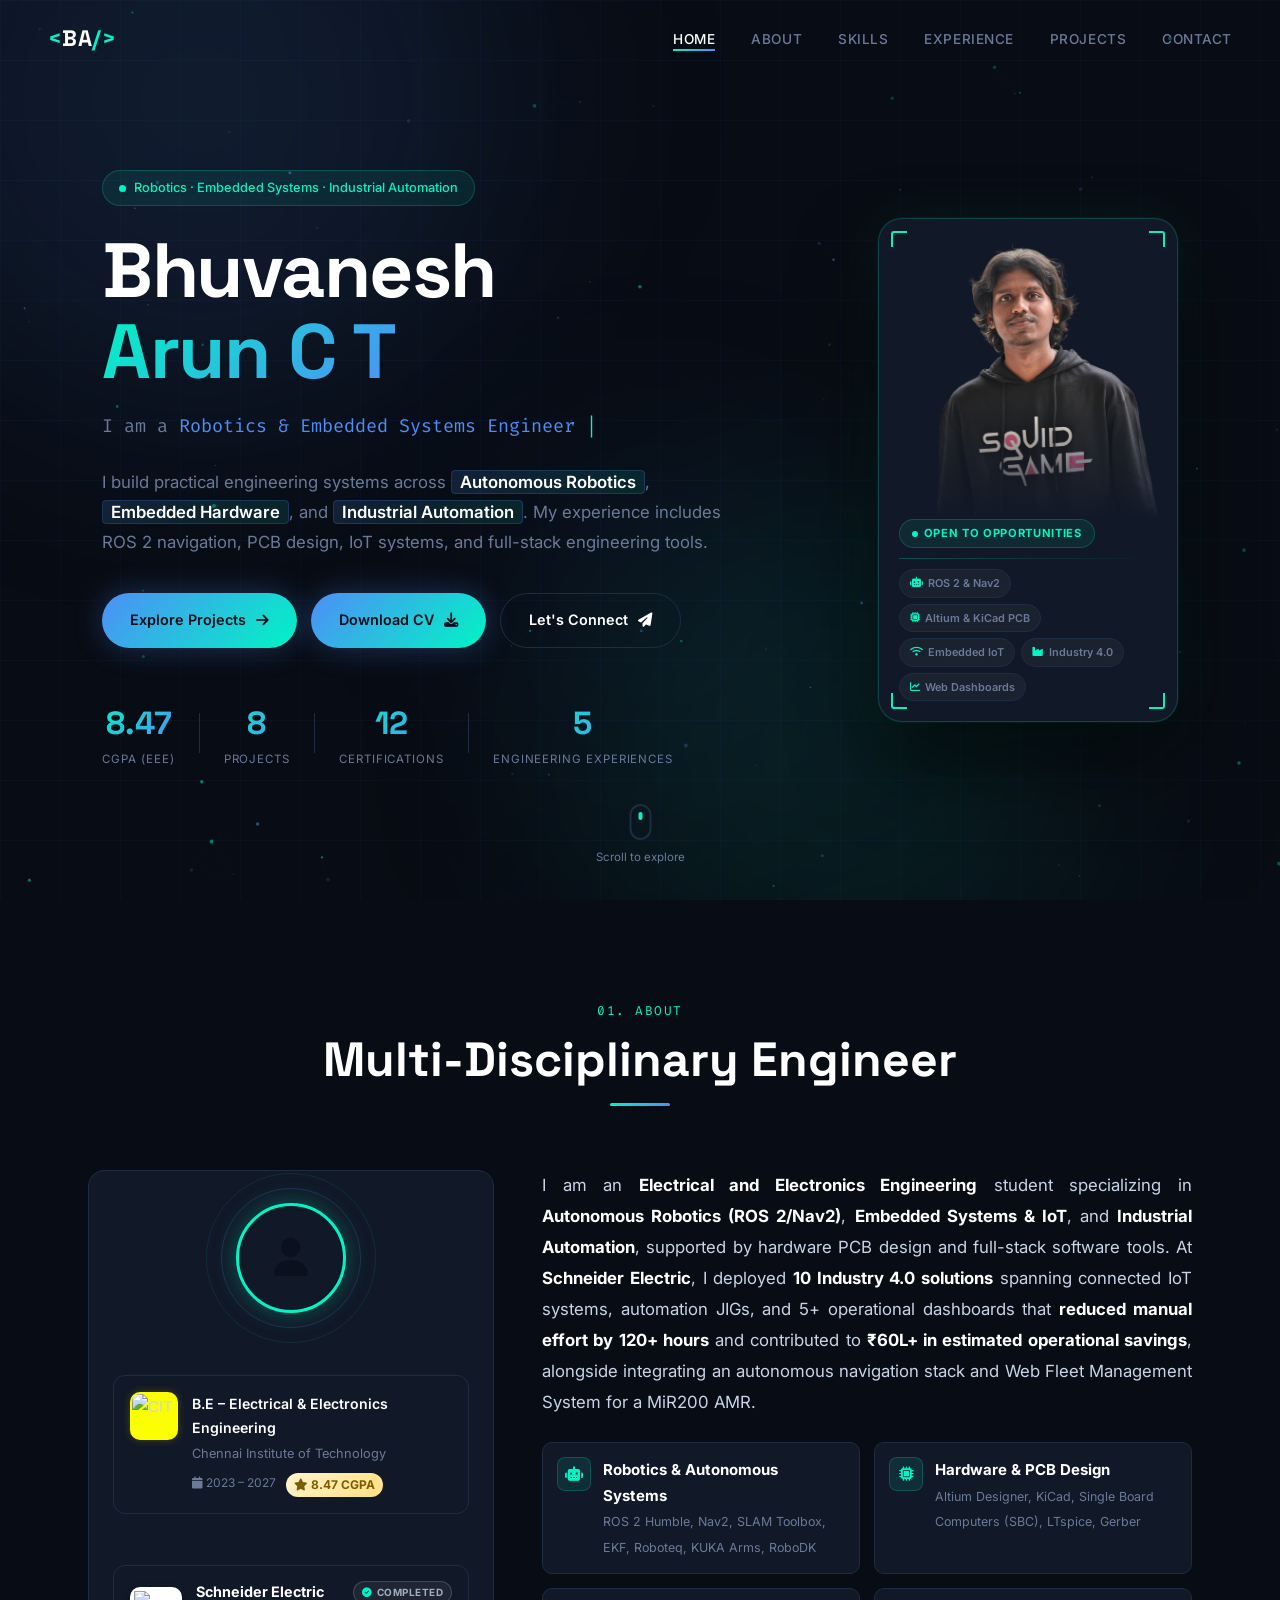
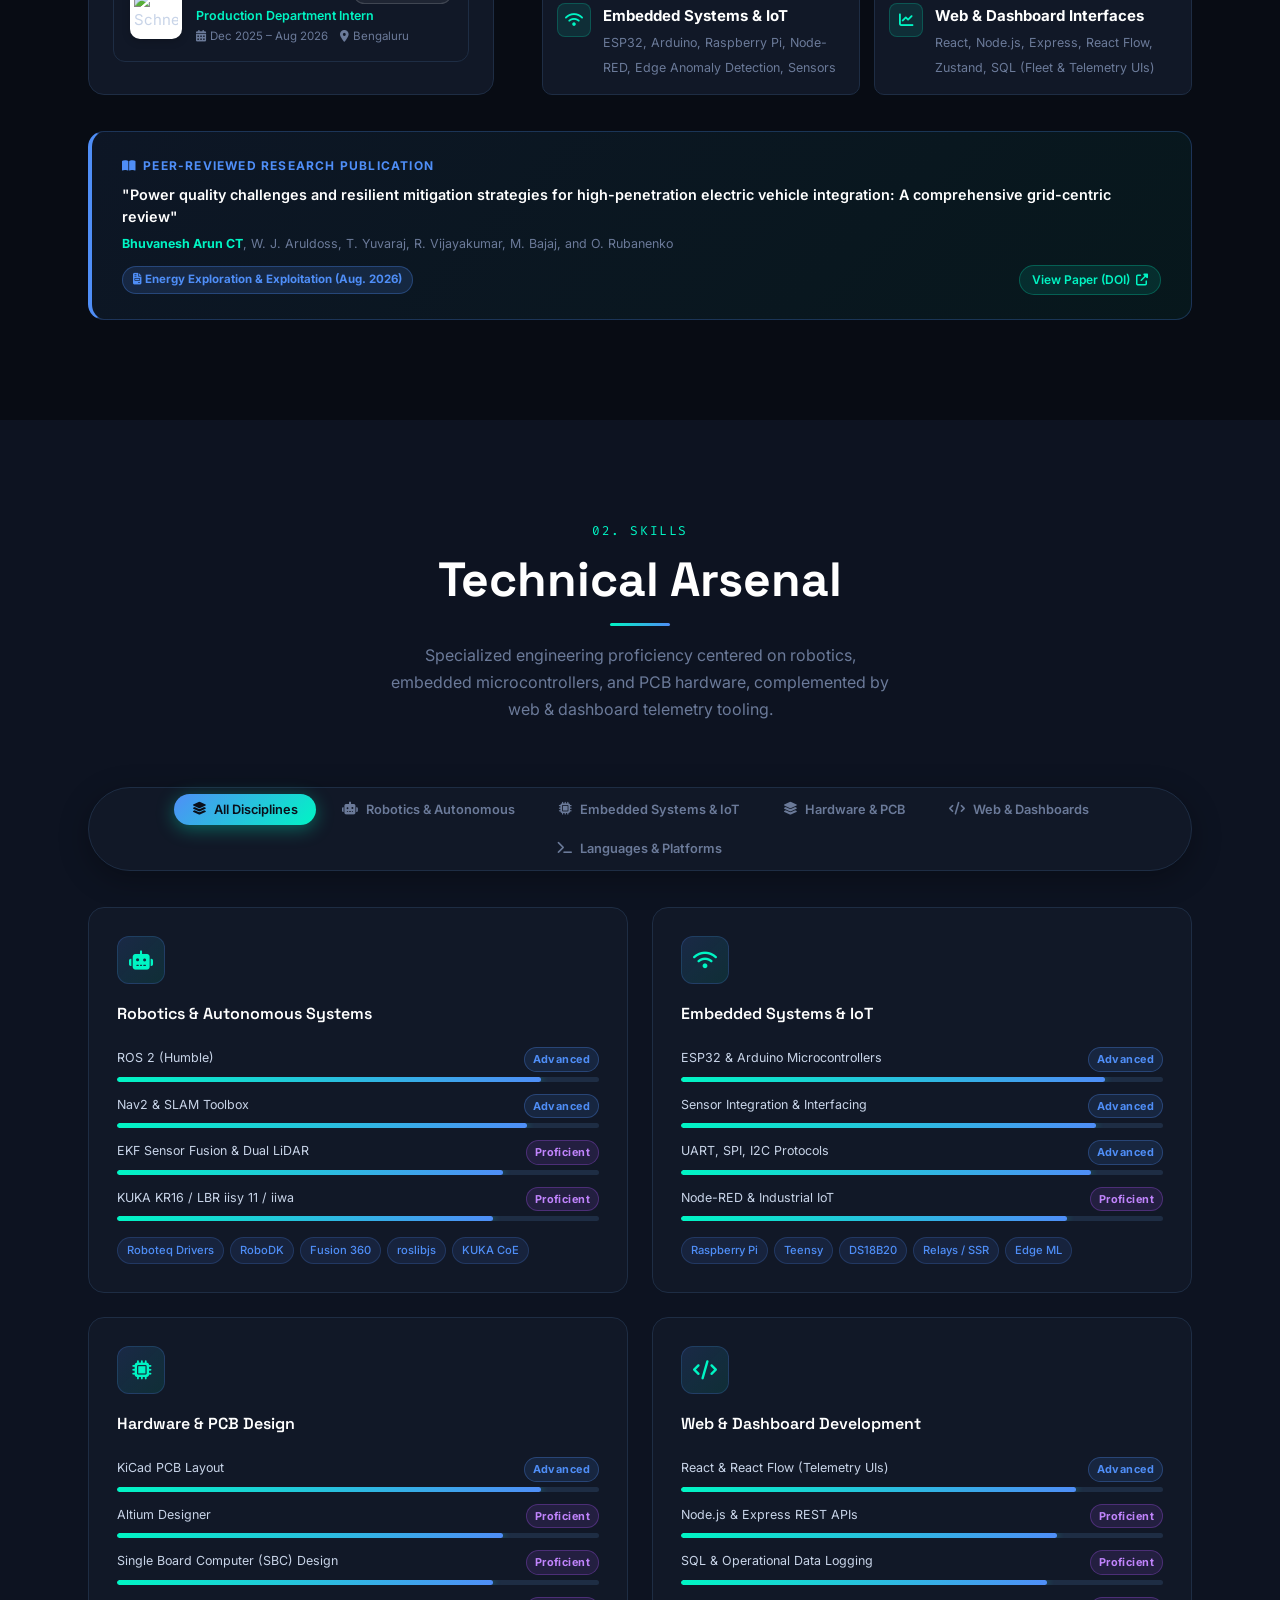
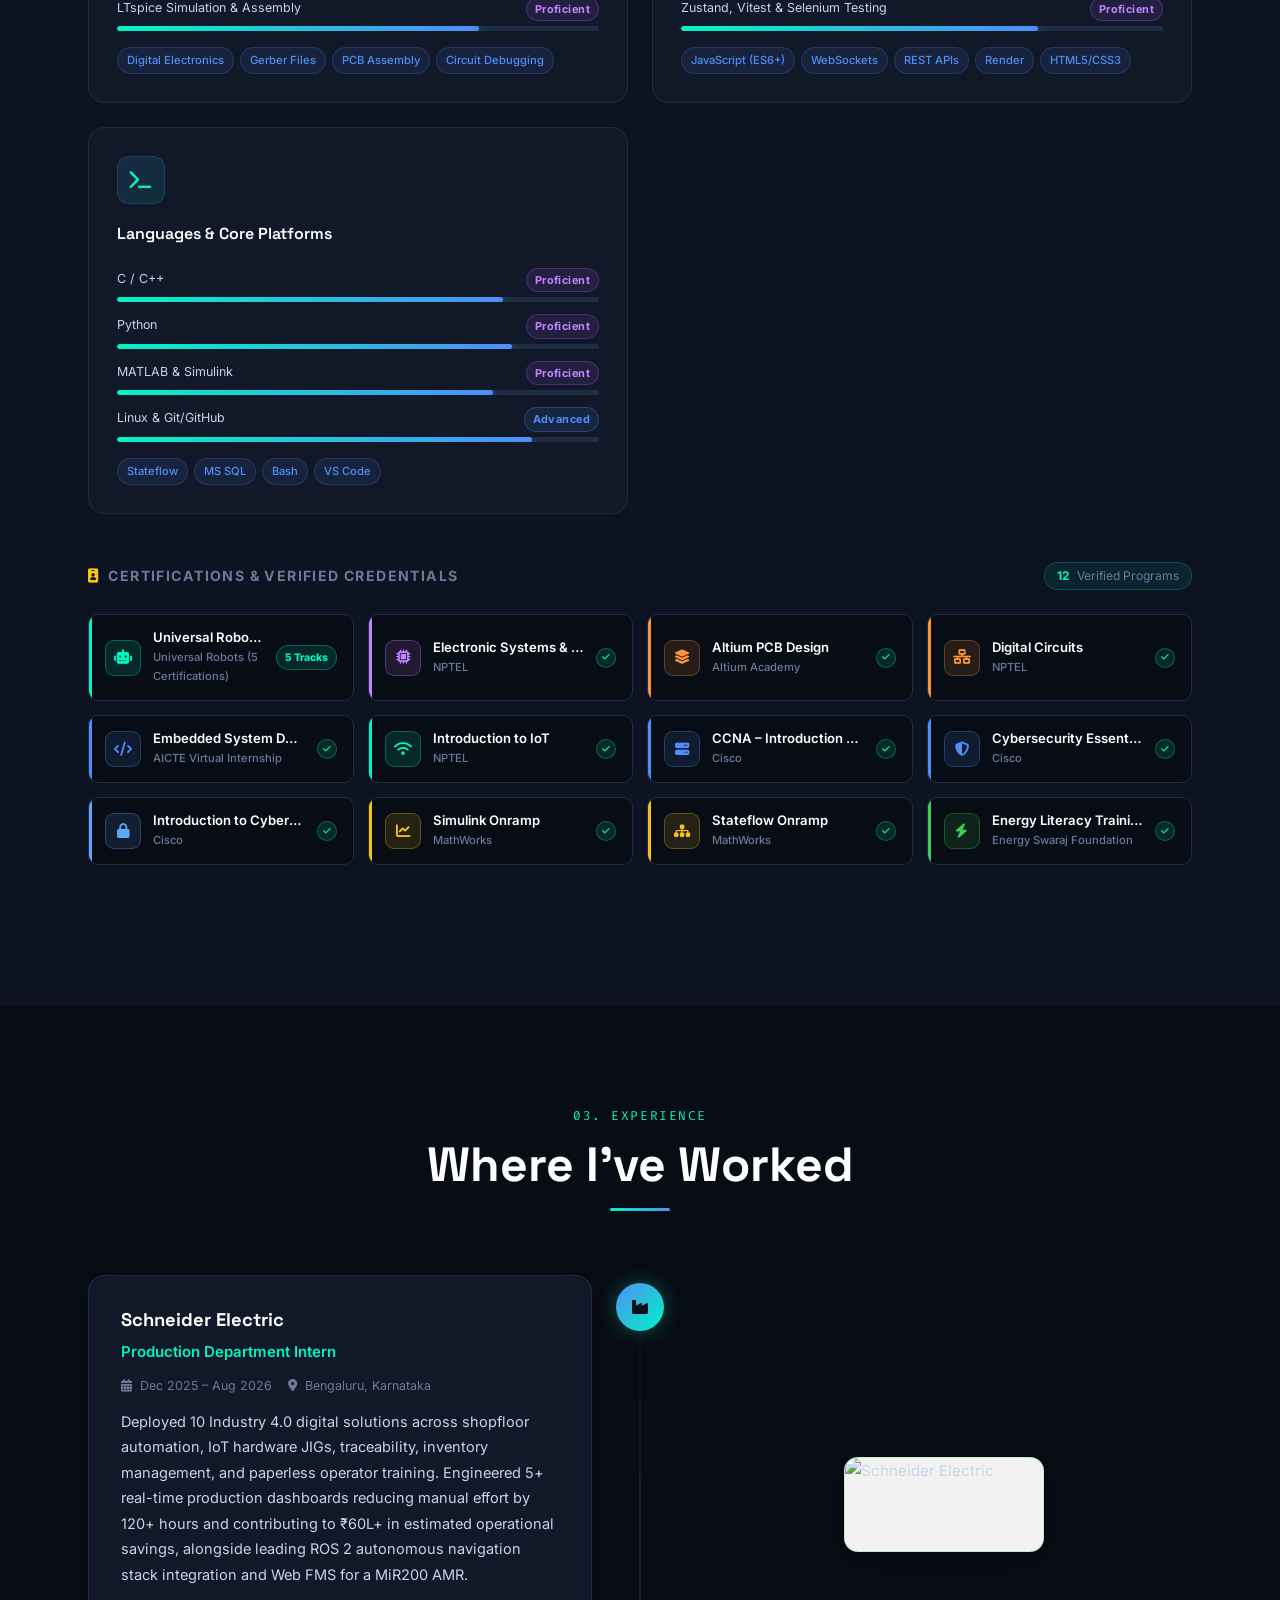
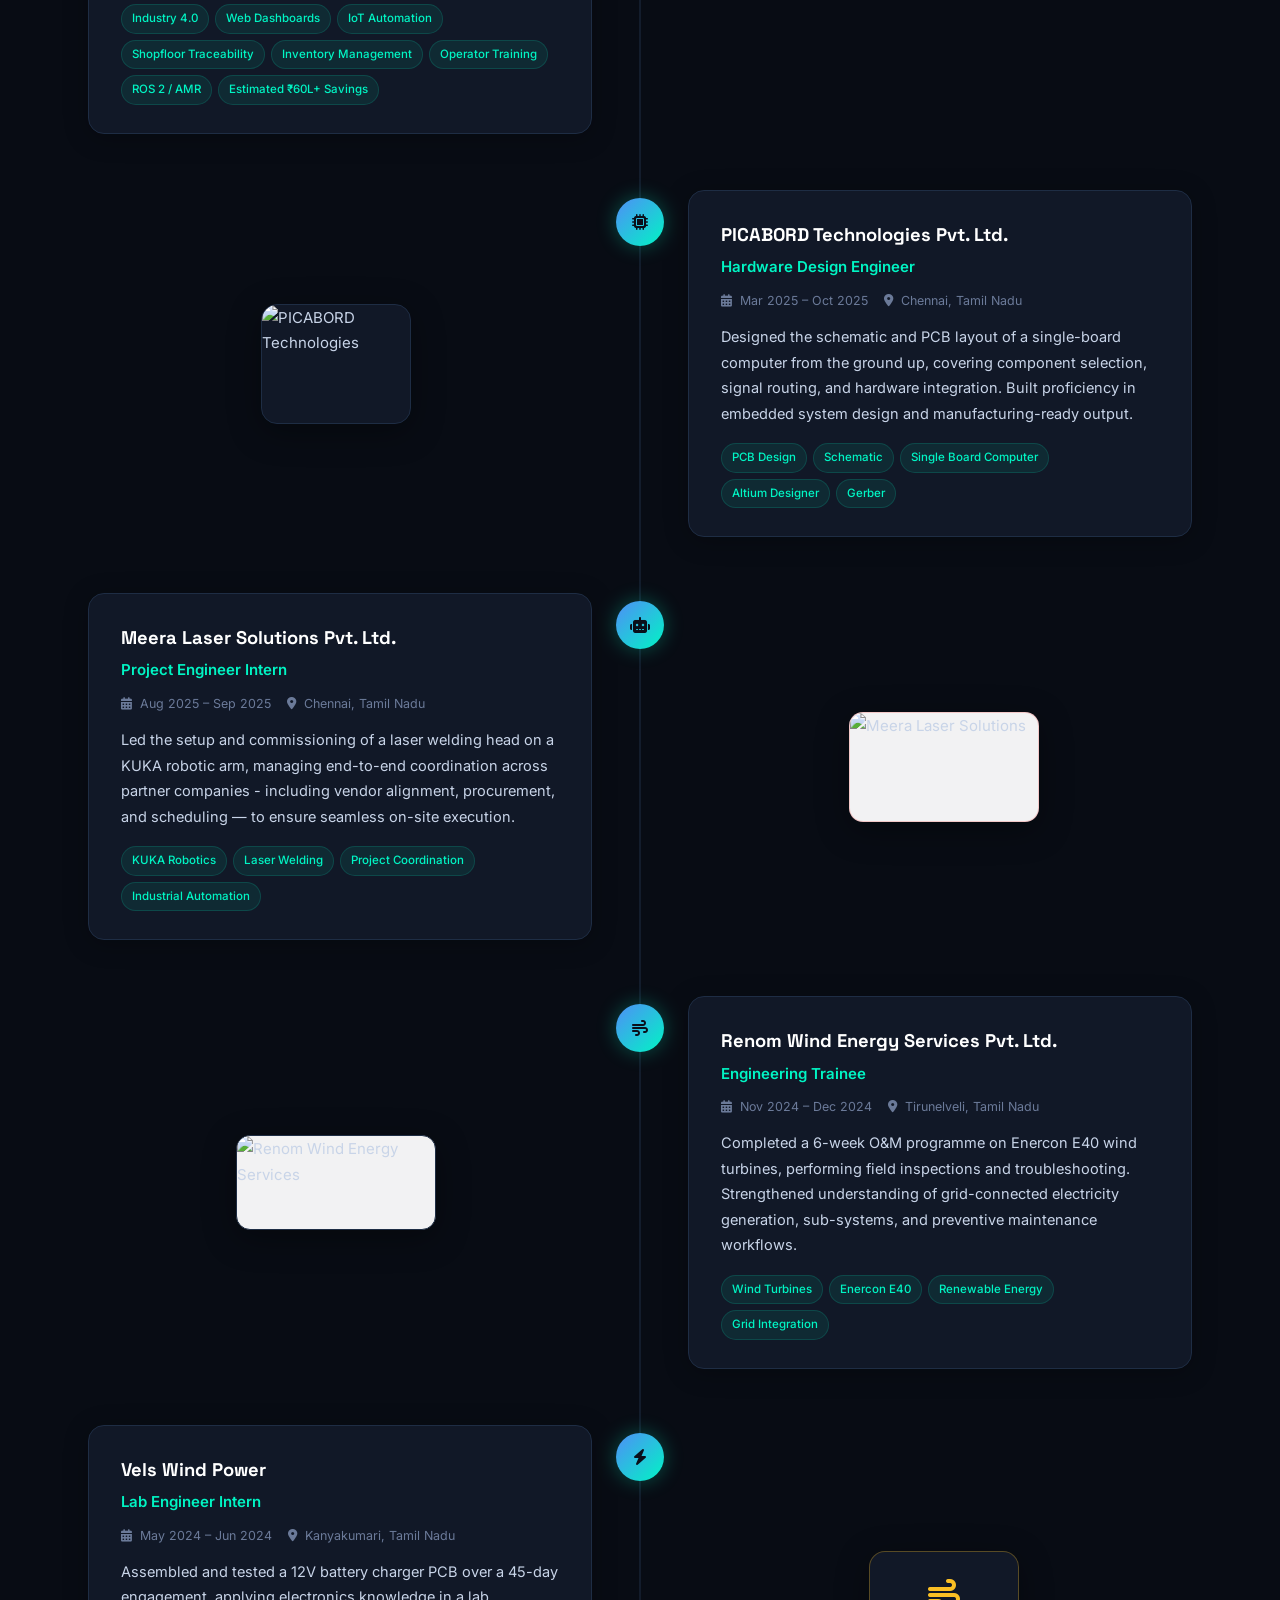
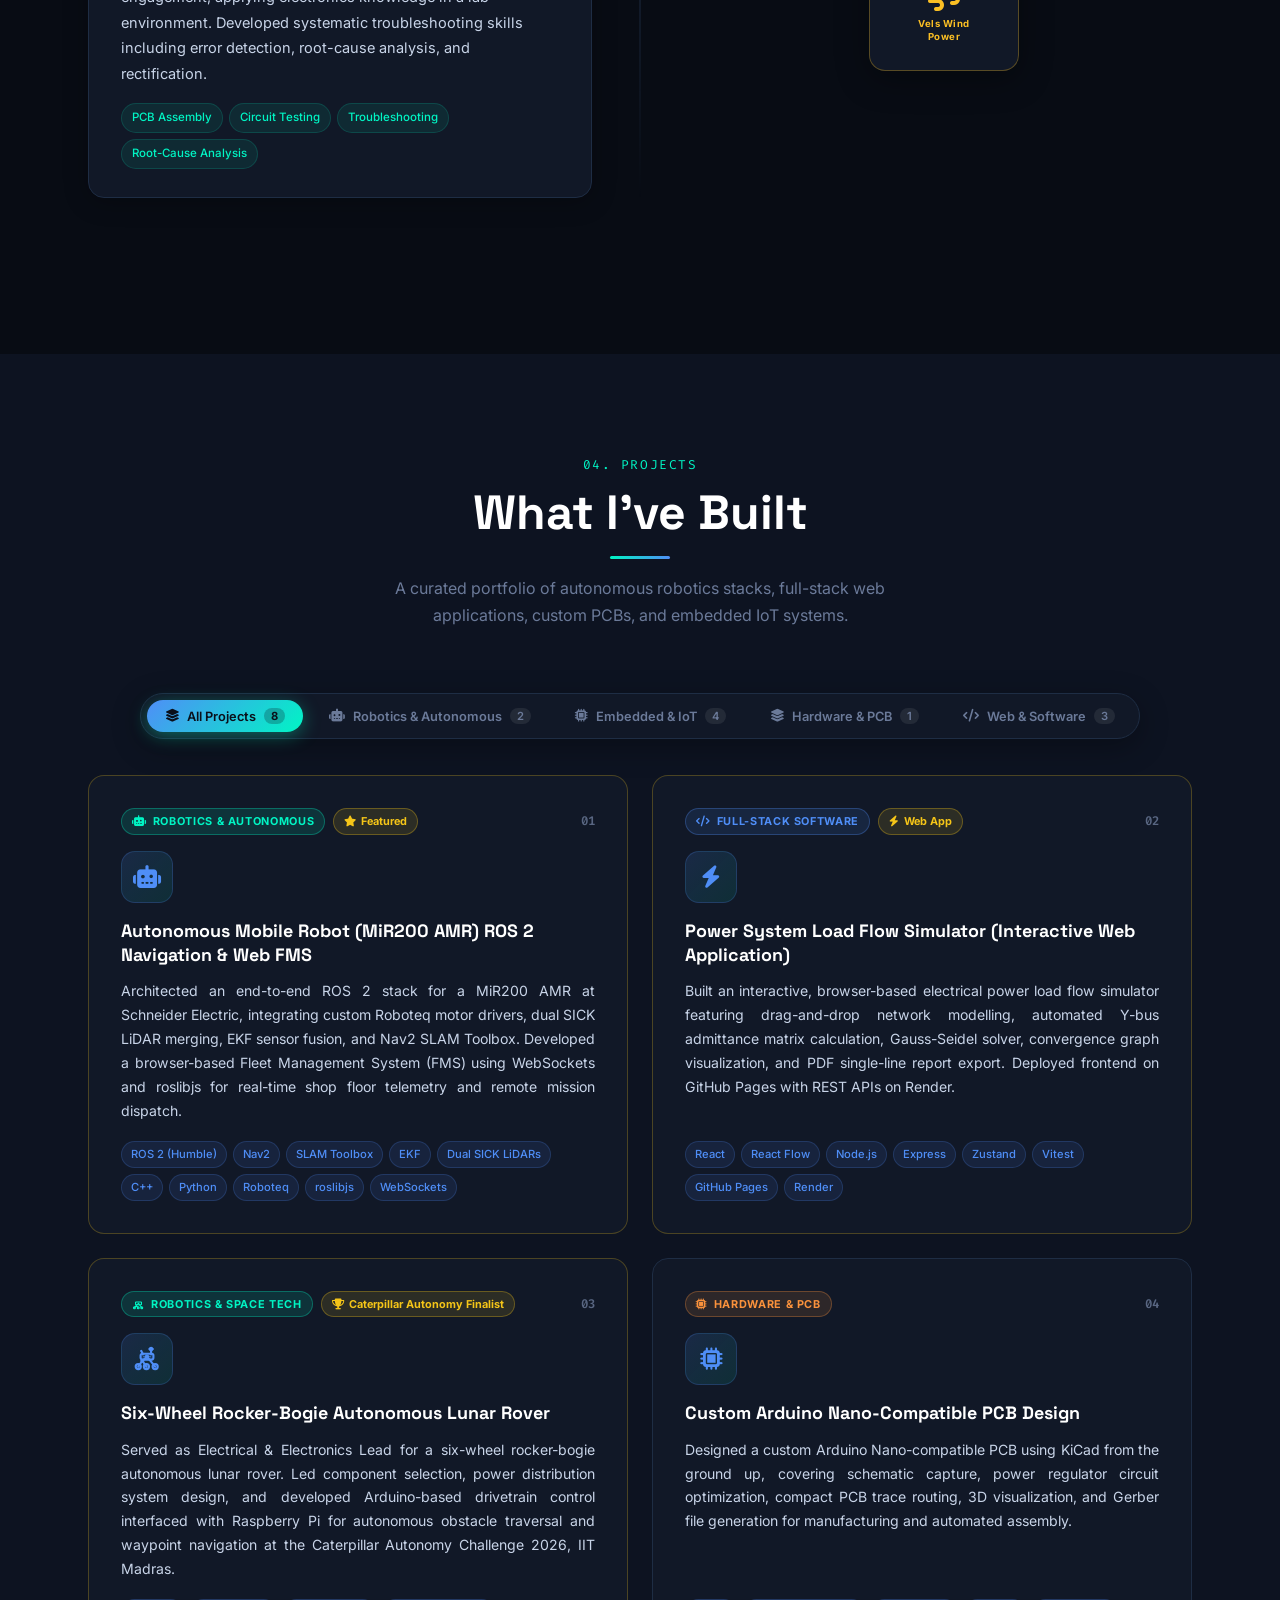
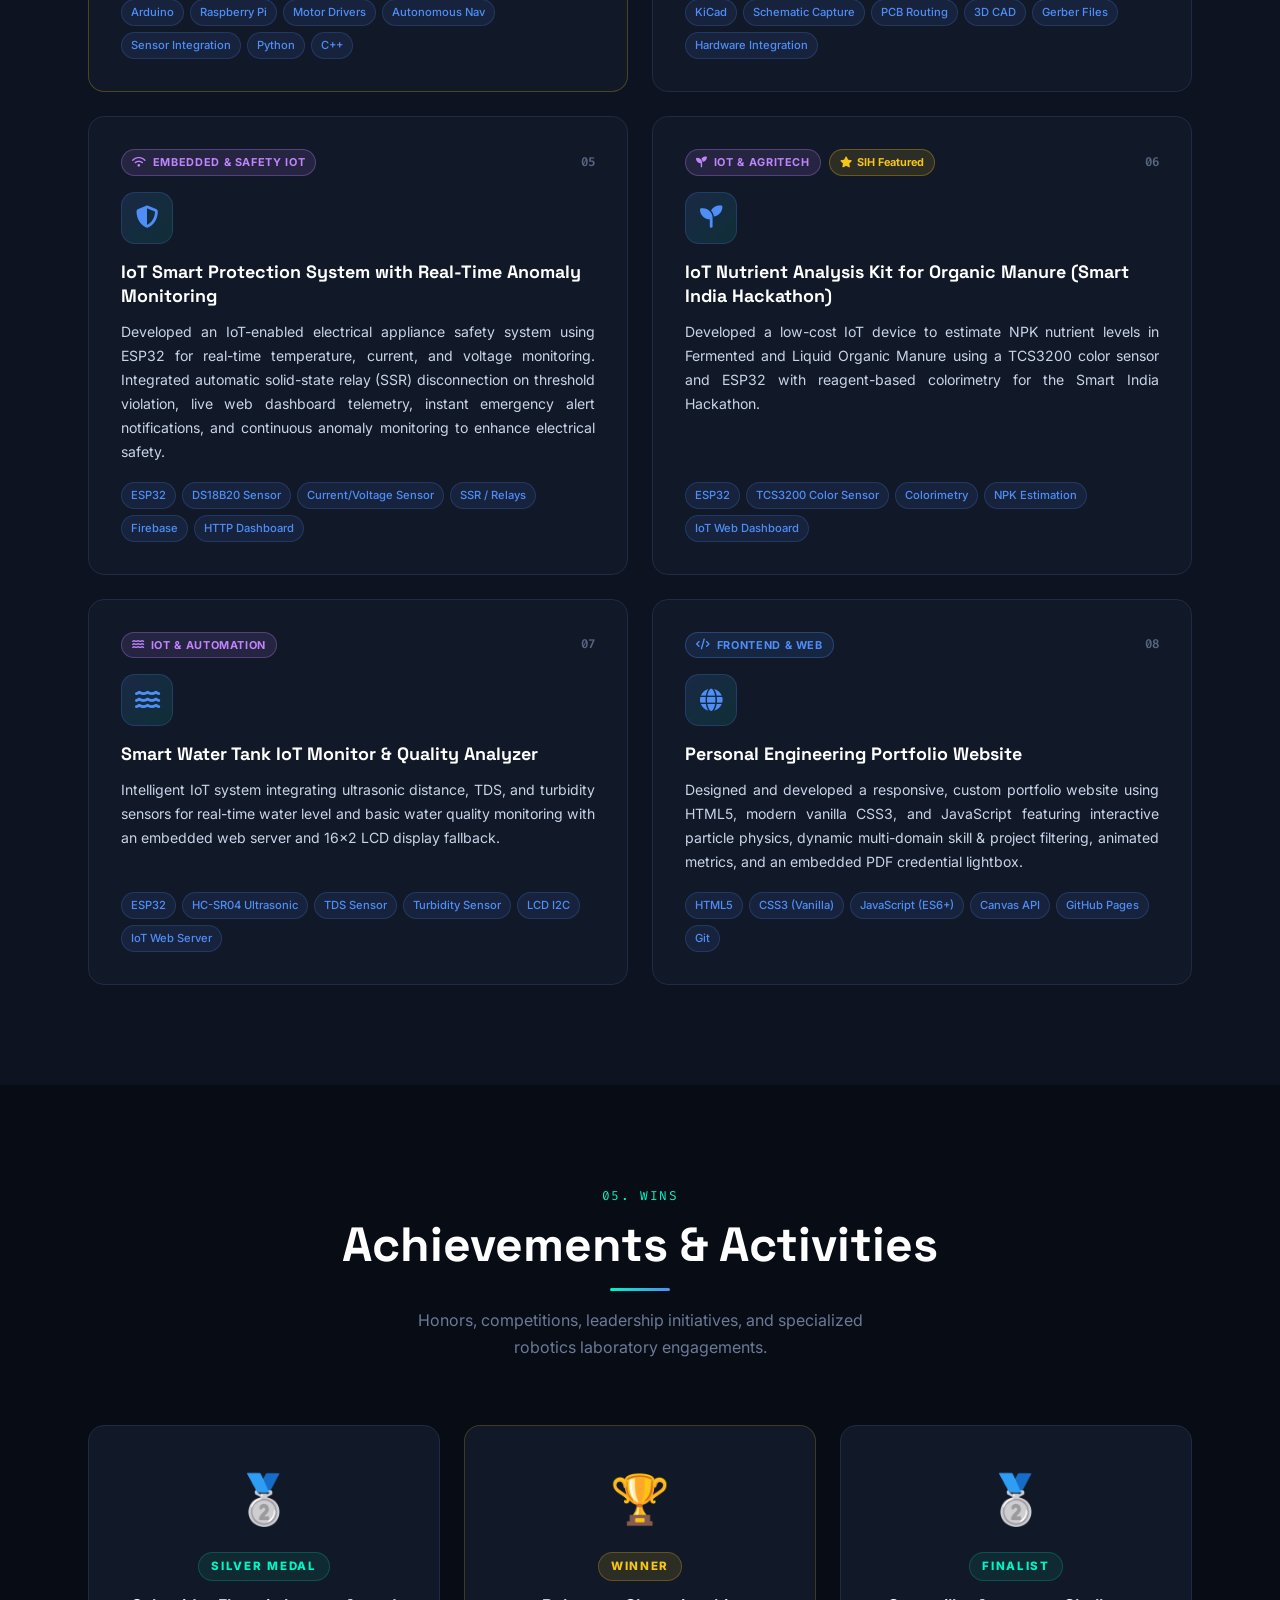
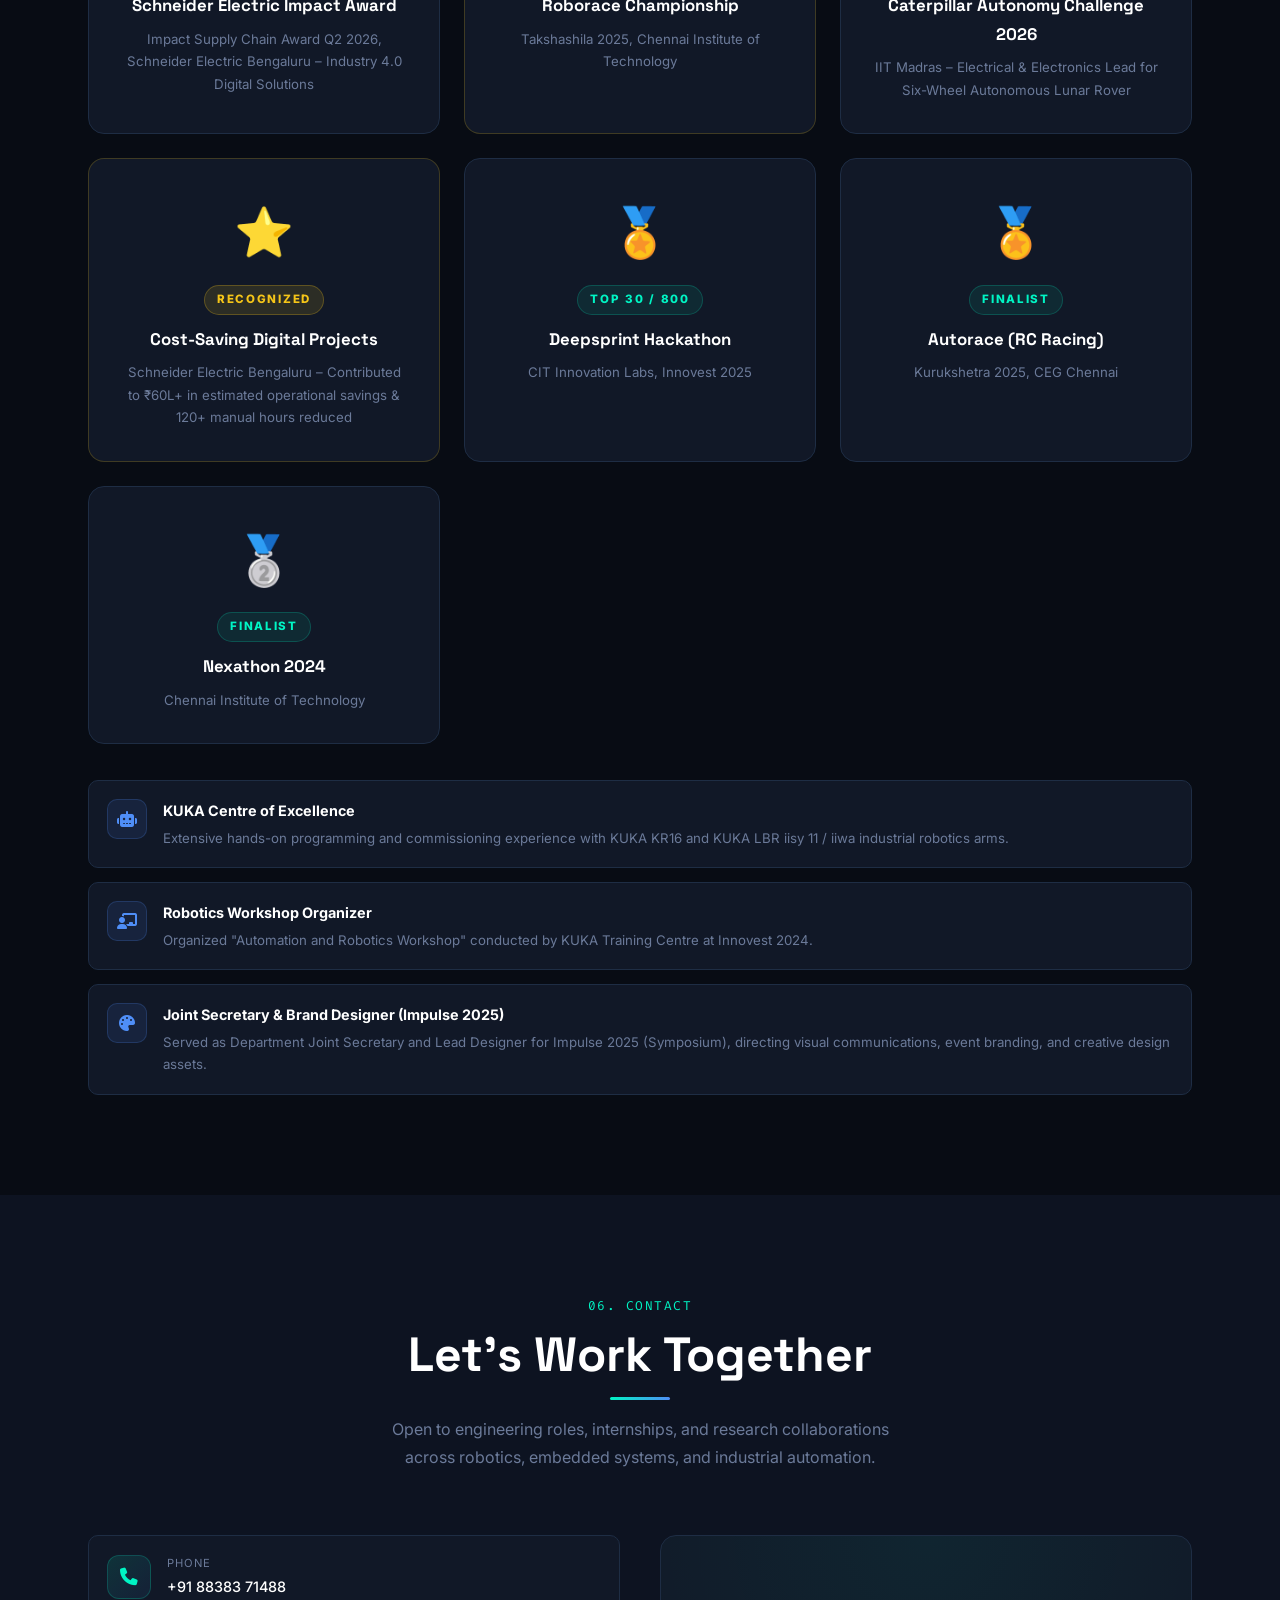
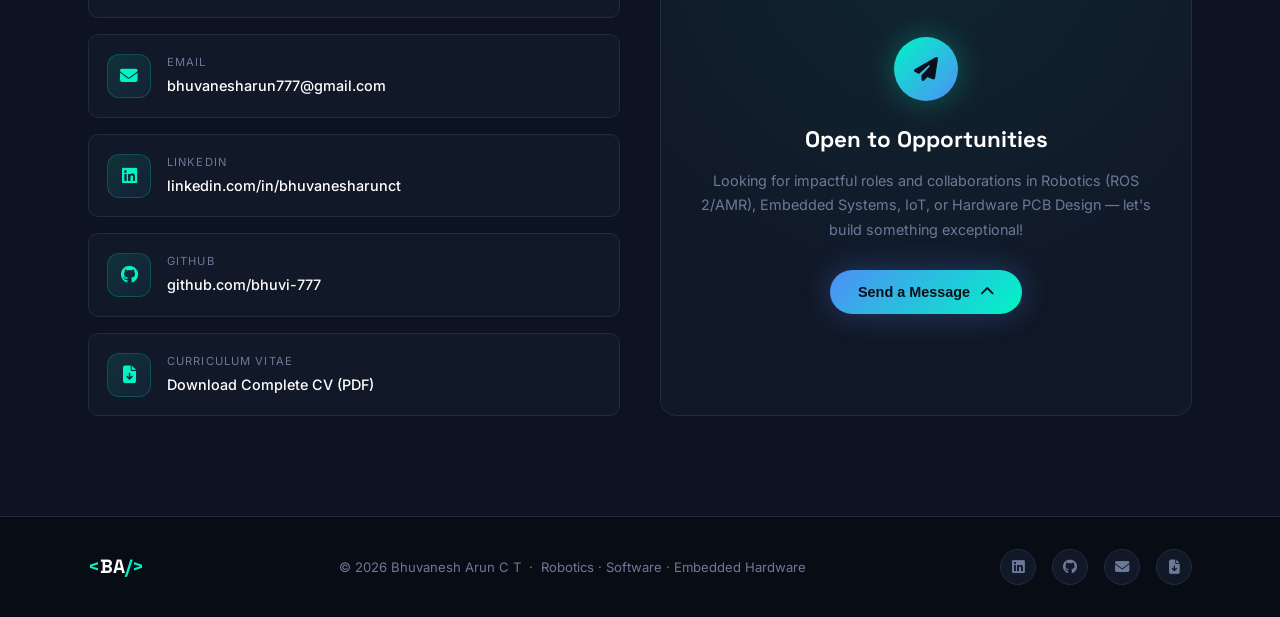
==== commit 90f86182: "Update print statement from 'Hello' to 'Goodbye'" ====
--- a/index.html
+++ b/index.html
@@ -5,16 +5,11 @@
   <meta charset="UTF-8" />
   <meta name="viewport" content="width=device-width, initial-scale=1.0" />
   <title>Bhuvanesh Arun C T – Portfolio</title>
-  <meta name="description" content="Portfolio of Bhuvanesh Arun C T — Robotics, Embedded Systems, Industrial Automation, and Engineering projects." />
-  <meta property="og:title" content="Bhuvanesh Arun C T | Portfolio" />
-  <meta property="og:description" content="Robotics, embedded systems, industrial automation, and engineering projects." />
-  <meta property="og:type" content="website" />
-  <meta property="og:image" content="/Portfolio.png" />
   <!-- Favicons (use absolute paths for GitHub Pages) -->
-  <link rel="icon" type="image/svg+xml" href="/favicon.svg" />
-  <link rel="icon" type="image/svg+xml" sizes="64x64" href="/favicon.svg" />
-  <link rel="icon" type="image/svg+xml" sizes="128x128" href="/favicon.svg" />
-  <link rel="shortcut icon" href="/favicon.svg" />
+  <link rel="icon" type="image/svg+xml" href="/bhuvi-777/Resume/favicon.svg" />
+  <link rel="icon" type="image/svg+xml" sizes="64x64" href="/bhuvi-777/Resume/logo/64x64%20favicon.svg" />
+  <link rel="icon" type="image/svg+xml" sizes="128x128" href="/bhuvi-777/Resume/logo/128x128%20favicon.svg" />
+  <link rel="shortcut icon" href="/bhuvi-777/Resume/favicon.svg" />
   <meta name="theme-color" content="#0a0e27" />
   <link rel="stylesheet" href="style.css" />
   <link
@@ -25,3 +20,1582 @@
 </head>
 
 <body>
+
+  <!-- ========== CURSOR ========== -->
+  <div class="cursor-dot"></div>
+  <div class="cursor-ring"></div>
+
+  <!-- ========== PARTICLES ========== -->
+  <canvas id="particles-canvas"></canvas>
+
+  <!-- ========== LOADER ========== -->
+  <div class="loader" id="loader">
+    <div class="loader-inner">
+      <div class="loader-circuit"></div>
+      <div class="loader-text">Initializing<span class="loader-dots">...</span></div>
+    </div>
+  </div>
+
+  <!-- ========== NAV ========== -->
+  <nav class="navbar" id="navbar">
+    <div class="nav-logo">
+      <span class="logo-bracket">&lt;</span>BA<span class="logo-bracket">/&gt;</span>
+    </div>
+    <ul class="nav-links">
+      <li><a href="#hero" class="nav-link active">Home</a></li>
+      <li><a href="#about" class="nav-link">About</a></li>
+      <li><a href="#skills" class="nav-link">Skills</a></li>
+      <li><a href="#experience" class="nav-link">Experience</a></li>
+      <li><a href="#projects" class="nav-link">Projects</a></li>
+      <li><a href="#contact" class="nav-link">Contact</a></li>
+    </ul>
+    <div class="hamburger" id="hamburger">
+      <span></span><span></span><span></span>
+    </div>
+  </nav>
+  <div class="nav-overlay" id="navOverlay"></div>
+
+  <!-- ========== HERO ========== -->
+  <section class="hero" id="hero">
+    <div class="hero-grid-lines"></div>
+    <div class="hero-glow glow-1"></div>
+    <div class="hero-glow glow-2"></div>
+    <div class="hero-glow glow-3"></div>
+
+    <div class="hero-content">
+      <div class="hero-badge reveal-up">
+        <span class="badge-dot"></span>
+        Robotics · Embedded Systems · Industrial Automation
+      </div>
+      <h1 class="hero-name reveal-up">
+        Bhuvanesh<br>
+        <span class="name-highlight">Arun C T</span>
+      </h1>
+      <div class="hero-typewriter reveal-up">
+        <span class="type-prefix">I am a </span>
+        <span class="typewriter" id="typewriter"></span>
+        <span class="cursor-blink">|</span>
+      </div>
+      <p class="hero-desc reveal-up">
+        I build practical engineering systems across <span class="highlight-text">Autonomous Robotics</span>,
+        <span class="highlight-text">Embedded Hardware</span>, and <span class="highlight-text">Industrial
+          Automation</span>.
+        My experience includes ROS 2 navigation, PCB design, IoT systems, and full-stack engineering tools.
+      </p>
+
+      <div class="hero-actions reveal-up">
+        <a href="#projects" class="btn btn-primary">
+          <span>Explore Projects</span>
+          <i class="fas fa-arrow-right"></i>
+        </a>
+        <a href="CV.pdf" class="btn btn-primary"
+          download="Bhuvanesh_Arun_CT_CV.pdf">
+          <span>Download CV</span>
+          <i class="fas fa-download"></i>
+        </a>
+        <a href="#contact" class="btn btn-ghost">
+          <span>Let's Connect</span>
+          <i class="fas fa-paper-plane"></i>
+        </a>
+      </div>
+
+      <div class="hero-stats reveal-up">
+        <div class="stat-item">
+          <div class="stat-number" data-target="8.47">0</div>
+          <div class="stat-label">CGPA (EEE)</div>
+        </div>
+        <div class="stat-divider"></div>
+        <div class="stat-item">
+          <div class="stat-number" data-target="8">0</div>
+          <div class="stat-label">Projects</div>
+        </div>
+        <div class="stat-divider"></div>
+        <div class="stat-item">
+          <div class="stat-number" data-target="12">0</div>
+          <div class="stat-label">Certifications</div>
+        </div>
+        <div class="stat-divider"></div>
+        <div class="stat-item">
+          <div class="stat-number" data-target="5">0</div>
+          <div class="stat-label">Engineering Experiences</div>
+        </div>
+      </div>
+    </div>
+
+    <div class="hero-visual">
+      <div class="profile-card reveal-right">
+        <span class="pc-corner pc-tl"></span>
+        <span class="pc-corner pc-tr"></span>
+        <span class="pc-corner pc-bl"></span>
+        <span class="pc-corner pc-br"></span>
+
+        <!-- Photo fills top of card -->
+        <div class="pc-photo-wrap">
+          <img src="My photo.png" alt="Bhuvanesh Arun C T" class="pc-photo" />
+          <div class="pc-photo-fade"></div>
+        </div>
+
+        <!-- Info section -->
+        <div class="pc-info">
+          <div class="pc-status">
+            <span class="pc-status-dot"></span>Open to Opportunities
+          </div>
+          <div class="pc-divider"></div>
+          <div class="pc-chips">
+            <span class="pc-chip"><i class="fas fa-robot"></i> ROS 2 &amp; Nav2</span>
+            <span class="pc-chip"><i class="fas fa-microchip"></i> Altium &amp; KiCad PCB</span>
+            <span class="pc-chip"><i class="fas fa-wifi"></i> Embedded IoT</span>
+            <span class="pc-chip"><i class="fas fa-industry"></i> Industry 4.0</span>
+            <span class="pc-chip"><i class="fas fa-chart-line"></i> Web Dashboards</span>
+          </div>
+        </div>
+      </div>
+    </div>
+
+    <div class="scroll-indicator">
+      <div class="scroll-mouse">
+        <div class="scroll-wheel"></div>
+      </div>
+      <span>Scroll to explore</span>
+    </div>
+  </section>
+
+  <!-- ========== ABOUT ========== -->
+  <section class="section" id="about">
+    <div class="section-container">
+      <div class="section-header reveal-up">
+        <span class="section-tag">01. About</span>
+        <h2 class="section-title">Multi-Disciplinary Engineer</h2>
+        <div class="title-underline"></div>
+      </div>
+
+      <div class="about-grid">
+        <div class="about-card reveal-left">
+          <div class="about-avatar-wrap">
+            <div class="about-avatar">
+              <i class="fas fa-user avatar-icon"></i>
+            </div>
+            <div class="avatar-ring ring-1"></div>
+            <div class="avatar-ring ring-2"></div>
+            <div class="avatar-ring ring-3"></div>
+          </div>
+          <div class="edu-block">
+            <div class="edu-icon">
+              <img src="logo/CIT LOGO - HIGH RESOLUTION copy-1.png" alt="CIT" class="edu-college-logo" />
+            </div>
+            <div class="edu-info">
+              <div class="edu-degree">B.E – Electrical &amp; Electronics Engineering</div>
+              <div class="edu-school">Chennai Institute of Technology</div>
+              <div class="edu-meta">
+                <span class="edu-year"><i class="fas fa-calendar"></i> 2023 – 2027</span>
+                <span class="edu-cgpa"><i class="fas fa-star"></i> 8.47 CGPA</span>
+              </div>
+            </div>
+          </div>
+
+          <div class="about-current-role">
+            <div class="about-current-body">
+              <div class="about-se-logo-box">
+                <img src="logo/Schneider Electric_Logo_0.png" alt="Schneider Electric" class="about-se-logo" />
+              </div>
+              <div class="about-current-info">
+                <div class="about-current-header">
+                  <span class="about-current-company">Schneider Electric</span>
+                  <span class="about-current-dot-pill"><i class="fas fa-check-circle"></i> Completed</span>
+                </div>
+                <div class="about-current-role-name">Production Department Intern</div>
+                <div class="about-current-meta">
+                  <span><i class="fas fa-calendar-alt"></i> Dec 2025 – Aug 2026</span>
+                  <span><i class="fas fa-map-marker-alt"></i> Bengaluru</span>
+                </div>
+              </div>
+            </div>
+          </div>
+        </div>
+
+        <div class="about-text reveal-right">
+          <p class="about-intro">
+            I am an <strong>Electrical and Electronics Engineering</strong> student specializing in
+            <strong>Autonomous Robotics (ROS 2/Nav2)</strong>, <strong>Embedded Systems &amp; IoT</strong>, and
+            <strong>Industrial Automation</strong>, supported by hardware PCB design and full-stack software tools. At
+            <strong>Schneider Electric</strong>,
+            I deployed <strong>10 Industry 4.0 solutions</strong> spanning connected IoT systems, automation JIGs, and
+            5+ operational dashboards that
+            <strong>reduced manual effort by 120+ hours</strong> and contributed to <strong>₹60L+ in estimated
+              operational savings</strong>,
+            alongside integrating an autonomous navigation stack and Web Fleet Management System for a MiR200 AMR.
+          </p>
+          <div class="about-highlights">
+            <div class="highlight-item">
+              <div class="highlight-icon"><i class="fas fa-robot"></i></div>
+              <div><strong>Robotics &amp; Autonomous Systems</strong><br><small>ROS 2 Humble, Nav2, SLAM Toolbox, EKF,
+                  Roboteq, KUKA Arms, RoboDK</small></div>
+            </div>
+            <div class="highlight-item">
+              <div class="highlight-icon"><i class="fas fa-microchip"></i></div>
+              <div><strong>Hardware &amp; PCB Design</strong><br><small>Altium Designer, KiCad, Single Board Computers
+                  (SBC), LTspice, Gerber</small></div>
+            </div>
+            <div class="highlight-item">
+              <div class="highlight-icon"><i class="fas fa-wifi"></i></div>
+              <div><strong>Embedded Systems &amp; IoT</strong><br><small>ESP32, Arduino, Raspberry Pi, Node-RED, Edge
+                  Anomaly Detection, Sensors</small></div>
+            </div>
+            <div class="highlight-item">
+              <div class="highlight-icon"><i class="fas fa-chart-line"></i></div>
+              <div><strong>Web &amp; Dashboard Interfaces</strong><br><small>React, Node.js, Express, React Flow,
+                  Zustand, SQL (Fleet &amp; Telemetry UIs)</small></div>
+            </div>
+          </div>
+        </div>
+      </div>
+
+      <!-- Full-Width Research Paper Spotlight -->
+      <div class="research-spotlight reveal-up">
+        <div class="research-label"><i class="fas fa-book-open"></i> Peer-Reviewed Research Publication</div>
+        <p>"Power quality challenges and resilient mitigation strategies for high-penetration electric vehicle
+          integration: A comprehensive grid-centric review"</p>
+        <div class="research-authors">
+          <strong>Bhuvanesh Arun CT</strong>, W. J. Aruldoss, T. Yuvaraj, R. Vijayakumar, M. Bajaj, and O. Rubanenko
+        </div>
+        <div class="research-footer">
+          <span class="journal-badge"><i class="fas fa-file-invoice"></i> Energy Exploration &amp; Exploitation
+            (Aug. 2026)</span>
+          <a href="https://doi.org/10.1177/01445987261483203" target="_blank" rel="noopener noreferrer"
+            class="pub-doi-btn">
+            <span>View Paper (DOI)</span>
+            <i class="fas fa-external-link-alt"></i>
+          </a>
+        </div>
+      </div>
+    </div>
+  </section>
+
+  <!-- ========== SKILLS ========== -->
+  <section class="section section-dark" id="skills">
+    <div class="section-container">
+      <div class="section-header reveal-up">
+        <span class="section-tag">02. Skills</span>
+        <h2 class="section-title">Technical Arsenal</h2>
+        <div class="title-underline"></div>
+        <p class="section-subtitle">Specialized engineering proficiency centered on robotics, embedded microcontrollers,
+          and PCB hardware, complemented by web &amp; dashboard telemetry tooling.</p>
+      </div>
+
+      <!-- Skill Filter Tabs -->
+      <div class="filter-tabs-wrap reveal-up">
+        <div class="filter-tabs" id="skillsFilterTabs">
+          <button class="filter-btn active" data-skill-filter="all"><i class="fas fa-layer-group"></i> All
+            Disciplines</button>
+          <button class="filter-btn" data-skill-filter="robotics"><i class="fas fa-robot"></i> Robotics &amp;
+            Autonomous</button>
+          <button class="filter-btn" data-skill-filter="embedded"><i class="fas fa-microchip"></i> Embedded Systems
+            &amp; IoT</button>
+          <button class="filter-btn" data-skill-filter="hardware"><i class="fas fa-layer-group"></i> Hardware &amp;
+            PCB</button>
+          <button class="filter-btn" data-skill-filter="software"><i class="fas fa-code"></i> Web &amp;
+            Dashboards</button>
+          <button class="filter-btn" data-skill-filter="tools"><i class="fas fa-terminal"></i> Languages &amp;
+            Platforms</button>
+        </div>
+      </div>
+
+      <div class="skills-grid" id="skillsGrid">
+
+        <!-- 01. Robotics & Automation -->
+        <div class="skill-card reveal-up" data-skill-domain="robotics" style="--delay:0.1s">
+          <div class="skill-card-icon"><i class="fas fa-robot"></i></div>
+          <h3>Robotics &amp; Autonomous Systems</h3>
+          <div class="skill-bars">
+            <div class="skill-bar-item">
+              <div class="skill-bar-label"><span>ROS 2 (Humble)</span><span
+                  class="skill-pct level-advanced">Advanced</span></div>
+              <div class="skill-bar-track">
+                <div class="skill-bar-fill" data-width="88"></div>
+              </div>
+            </div>
+            <div class="skill-bar-item">
+              <div class="skill-bar-label"><span>Nav2 &amp; SLAM Toolbox</span><span
+                  class="skill-pct level-advanced">Advanced</span></div>
+              <div class="skill-bar-track">
+                <div class="skill-bar-fill" data-width="85"></div>
+              </div>
+            </div>
+            <div class="skill-bar-item">
+              <div class="skill-bar-label"><span>EKF Sensor Fusion &amp; Dual LiDAR</span><span
+                  class="skill-pct level-proficient">Proficient</span></div>
+              <div class="skill-bar-track">
+                <div class="skill-bar-fill" data-width="80"></div>
+              </div>
+            </div>
+            <div class="skill-bar-item">
+              <div class="skill-bar-label"><span>KUKA KR16 / LBR iisy 11 / iiwa</span><span
+                  class="skill-pct level-proficient">Proficient</span></div>
+              <div class="skill-bar-track">
+                <div class="skill-bar-fill" data-width="78"></div>
+              </div>
+            </div>
+          </div>
+          <div class="skill-tags-mini">
+            <span>Roboteq Drivers</span><span>RoboDK</span><span>Fusion 360</span><span>roslibjs</span><span>KUKA
+              CoE</span>
+          </div>
+        </div>
+
+        <!-- 02. Embedded Systems & IoT -->
+        <div class="skill-card reveal-up" data-skill-domain="embedded" style="--delay:0.2s">
+          <div class="skill-card-icon"><i class="fas fa-wifi"></i></div>
+          <h3>Embedded Systems &amp; IoT</h3>
+          <div class="skill-bars">
+            <div class="skill-bar-item">
+              <div class="skill-bar-label"><span>ESP32 &amp; Arduino Microcontrollers</span><span
+                  class="skill-pct level-advanced">Advanced</span></div>
+              <div class="skill-bar-track">
+                <div class="skill-bar-fill" data-width="88"></div>
+              </div>
+            </div>
+            <div class="skill-bar-item">
+              <div class="skill-bar-label"><span>Sensor Integration &amp; Interfacing</span><span
+                  class="skill-pct level-advanced">Advanced</span></div>
+              <div class="skill-bar-track">
+                <div class="skill-bar-fill" data-width="86"></div>
+              </div>
+            </div>
+            <div class="skill-bar-item">
+              <div class="skill-bar-label"><span>UART, SPI, I2C Protocols</span><span
+                  class="skill-pct level-advanced">Advanced</span></div>
+              <div class="skill-bar-track">
+                <div class="skill-bar-fill" data-width="85"></div>
+              </div>
+            </div>
+            <div class="skill-bar-item">
+              <div class="skill-bar-label"><span>Node-RED &amp; Industrial IoT</span><span
+                  class="skill-pct level-proficient">Proficient</span></div>
+              <div class="skill-bar-track">
+                <div class="skill-bar-fill" data-width="80"></div>
+              </div>
+            </div>
+          </div>
+          <div class="skill-tags-mini">
+            <span>Raspberry Pi</span><span>Teensy</span><span>DS18B20</span><span>Relays / SSR</span><span>Edge
+              ML</span>
+          </div>
+        </div>
+
+        <!-- 03. Hardware & PCB Design -->
+        <div class="skill-card reveal-up" data-skill-domain="hardware" style="--delay:0.3s">
+          <div class="skill-card-icon"><i class="fas fa-microchip"></i></div>
+          <h3>Hardware &amp; PCB Design</h3>
+          <div class="skill-bars">
+            <div class="skill-bar-item">
+              <div class="skill-bar-label"><span>KiCad PCB Layout</span><span
+                  class="skill-pct level-advanced">Advanced</span></div>
+              <div class="skill-bar-track">
+                <div class="skill-bar-fill" data-width="88"></div>
+              </div>
+            </div>
+            <div class="skill-bar-item">
+              <div class="skill-bar-label"><span>Altium Designer</span><span
+                  class="skill-pct level-proficient">Proficient</span></div>
+              <div class="skill-bar-track">
+                <div class="skill-bar-fill" data-width="80"></div>
+              </div>
+            </div>
+            <div class="skill-bar-item">
+              <div class="skill-bar-label"><span>Single Board Computer (SBC) Design</span><span
+                  class="skill-pct level-proficient">Proficient</span></div>
+              <div class="skill-bar-track">
+                <div class="skill-bar-fill" data-width="78"></div>
+              </div>
+            </div>
+            <div class="skill-bar-item">
+              <div class="skill-bar-label"><span>LTspice Simulation &amp; Assembly</span><span
+                  class="skill-pct level-proficient">Proficient</span></div>
+              <div class="skill-bar-track">
+                <div class="skill-bar-fill" data-width="75"></div>
+              </div>
+            </div>
+          </div>
+          <div class="skill-tags-mini">
+            <span>Digital Electronics</span><span>Gerber Files</span><span>PCB Assembly</span><span>Circuit
+              Debugging</span>
+          </div>
+        </div>
+
+        <!-- 04. Web & Dashboard Development -->
+        <div class="skill-card reveal-up" data-skill-domain="software" style="--delay:0.4s">
+          <div class="skill-card-icon"><i class="fas fa-code"></i></div>
+          <h3>Web &amp; Dashboard Development</h3>
+          <div class="skill-bars">
+            <div class="skill-bar-item">
+              <div class="skill-bar-label"><span>React &amp; React Flow (Telemetry UIs)</span><span
+                  class="skill-pct level-advanced">Advanced</span></div>
+              <div class="skill-bar-track">
+                <div class="skill-bar-fill" data-width="82"></div>
+              </div>
+            </div>
+            <div class="skill-bar-item">
+              <div class="skill-bar-label"><span>Node.js &amp; Express REST APIs</span><span
+                  class="skill-pct level-proficient">Proficient</span></div>
+              <div class="skill-bar-track">
+                <div class="skill-bar-fill" data-width="78"></div>
+              </div>
+            </div>
+            <div class="skill-bar-item">
+              <div class="skill-bar-label"><span>SQL &amp; Operational Data Logging</span><span
+                  class="skill-pct level-proficient">Proficient</span></div>
+              <div class="skill-bar-track">
+                <div class="skill-bar-fill" data-width="76"></div>
+              </div>
+            </div>
+            <div class="skill-bar-item">
+              <div class="skill-bar-label"><span>Zustand, Vitest &amp; Selenium Testing</span><span
+                  class="skill-pct level-proficient">Proficient</span></div>
+              <div class="skill-bar-track">
+                <div class="skill-bar-fill" data-width="74"></div>
+              </div>
+            </div>
+          </div>
+          <div class="skill-tags-mini">
+            <span>JavaScript (ES6+)</span><span>WebSockets</span><span>REST
+              APIs</span><span>Render</span><span>HTML5/CSS3</span>
+          </div>
+        </div>
+
+        <!-- Languages & Platforms -->
+        <div class="skill-card reveal-up" data-skill-domain="tools" style="--delay:0.5s">
+          <div class="skill-card-icon"><i class="fas fa-terminal"></i></div>
+          <h3>Languages &amp; Core Platforms</h3>
+          <div class="skill-bars">
+            <div class="skill-bar-item">
+              <div class="skill-bar-label"><span>C / C++</span><span
+                  class="skill-pct level-proficient">Proficient</span></div>
+              <div class="skill-bar-track">
+                <div class="skill-bar-fill" data-width="80"></div>
+              </div>
+            </div>
+            <div class="skill-bar-item">
+              <div class="skill-bar-label"><span>Python</span><span class="skill-pct level-proficient">Proficient</span>
+              </div>
+              <div class="skill-bar-track">
+                <div class="skill-bar-fill" data-width="82"></div>
+              </div>
+            </div>
+            <div class="skill-bar-item">
+              <div class="skill-bar-label"><span>MATLAB &amp; Simulink</span><span
+                  class="skill-pct level-proficient">Proficient</span></div>
+              <div class="skill-bar-track">
+                <div class="skill-bar-fill" data-width="78"></div>
+              </div>
+            </div>
+            <div class="skill-bar-item">
+              <div class="skill-bar-label"><span>Linux &amp; Git/GitHub</span><span
+                  class="skill-pct level-advanced">Advanced</span></div>
+              <div class="skill-bar-track">
+                <div class="skill-bar-fill" data-width="86"></div>
+              </div>
+            </div>
+          </div>
+          <div class="skill-tags-mini">
+            <span>Stateflow</span><span>MS SQL</span><span>Bash</span><span>VS Code</span>
+          </div>
+        </div>
+
+      </div>
+
+      <!-- Certifications -->
+      <div class="certs-section reveal-up">
+        <div class="certs-header">
+          <h3 class="certs-heading"><i class="fas fa-id-badge"></i> Certifications &amp; Verified Credentials</h3>
+          <div class="certs-count"><span>12</span> Verified Programs</div>
+        </div>
+        <div class="cert-cards-grid">
+
+          <!-- Universal Robots – 5 sub-certs -->
+          <div class="cert-card cert-card-multi" style="--cert-color:#00f5c4" data-cert-name="Universal Robots"
+            data-cert-subs='[{"name":"CB3 e-Series Learning","file":"cert-images/Universal Robots/CB3 e-learning.pdf"},{"name":"e-Series Application Track","file":"cert-images/Universal Robots/e-series application track.pdf"},{"name":"e-Series Core Track","file":"cert-images/Universal Robots/e-series core track.pdf"},{"name":"e-Series Pro Track","file":"cert-images/Universal Robots/e-series pro track.pdf"},{"name":"Risk Assessment","file":"cert-images/Universal Robots/Risk Assesment.pdf"}]'>
+            <div class="cert-card-icon" style="--cert-color:#00f5c4"><i class="fas fa-robot"></i></div>
+            <div class="cert-card-body">
+              <div class="cert-card-title">Universal Robots Academy</div>
+              <div class="cert-card-org">Universal Robots (5 Certifications)</div>
+            </div>
+            <div class="cert-multi-badge">5 Tracks</div>
+            <div class="cert-view-hint"><i class="fas fa-layer-group"></i></div>
+          </div>
+
+          <!-- NPTEL Electronic Systems & PCB Design -->
+          <div class="cert-card" style="--cert-color:#c084fc"
+            data-cert-img="cert-images/Electronic Systems Design_ Hands-on Circuits and PCB Design with CAD Software.pdf"
+            data-cert-name="Electronic Systems &amp; PCB Design with CAD">
+            <div class="cert-card-icon" style="--cert-color:#c084fc"><i class="fas fa-microchip"></i></div>
+            <div class="cert-card-body">
+              <div class="cert-card-title">Electronic Systems &amp; PCB Design</div>
+              <div class="cert-card-org">NPTEL</div>
+            </div>
+            <div class="cert-verified"><i class="fas fa-check"></i></div>
+            <div class="cert-view-hint"><i class="fas fa-eye"></i></div>
+          </div>
+
+          <!-- Altium PCB Design -->
+          <div class="cert-card" style="--cert-color:#fb923c"
+            data-cert-img="cert-images/Altium_designer.pdf"
+            data-cert-name="Altium PCB Design Certification">
+            <div class="cert-card-icon" style="--cert-color:#fb923c"><i class="fas fa-layer-group"></i></div>
+            <div class="cert-card-body">
+              <div class="cert-card-title">Altium PCB Design</div>
+              <div class="cert-card-org">Altium Academy</div>
+            </div>
+            <div class="cert-verified"><i class="fas fa-check"></i></div>
+            <div class="cert-view-hint"><i class="fas fa-eye"></i></div>
+          </div>
+
+          <!-- Digital Circuits -->
+          <div class="cert-card" style="--cert-color:#fb923c" data-cert-img="cert-images/Digital Circuits.pdf"
+            data-cert-name="Digital Circuits">
+            <div class="cert-card-icon" style="--cert-color:#fb923c"><i class="fas fa-network-wired"></i></div>
+            <div class="cert-card-body">
+              <div class="cert-card-title">Digital Circuits</div>
+              <div class="cert-card-org">NPTEL</div>
+            </div>
+            <div class="cert-verified"><i class="fas fa-check"></i></div>
+            <div class="cert-view-hint"><i class="fas fa-eye"></i></div>
+          </div>
+
+          <!-- AICTE Embedded System Developer -->
+          <div class="cert-card" style="--cert-color:#4f8ef7" data-cert-img="cert-images/AICTE internship.pdf"
+            data-cert-name="AICTE Embedded System Developer Internship">
+            <div class="cert-card-icon" style="--cert-color:#4f8ef7"><i class="fas fa-code"></i></div>
+            <div class="cert-card-body">
+              <div class="cert-card-title">Embedded System Developer</div>
+              <div class="cert-card-org">AICTE Virtual Internship</div>
+            </div>
+            <div class="cert-verified"><i class="fas fa-check"></i></div>
+            <div class="cert-view-hint"><i class="fas fa-eye"></i></div>
+          </div>
+
+          <!-- NPTEL IoT -->
+          <div class="cert-card" style="--cert-color:#00f5c4"
+            data-cert-img="cert-images/Introduction To Internet Of Things.pdf"
+            data-cert-name="Introduction to Internet of Things">
+            <div class="cert-card-icon" style="--cert-color:#00f5c4"><i class="fas fa-wifi"></i></div>
+            <div class="cert-card-body">
+              <div class="cert-card-title">Introduction to IoT</div>
+              <div class="cert-card-org">NPTEL</div>
+            </div>
+            <div class="cert-verified"><i class="fas fa-check"></i></div>
+            <div class="cert-view-hint"><i class="fas fa-eye"></i></div>
+          </div>
+
+          <!-- CCNA -->
+          <div class="cert-card" style="--cert-color:#4f8ef7"
+            data-cert-img="cert-images/CCNA-_Introduction_to_Networks_certificate.pdf"
+            data-cert-name="CCNA – Introduction to Networks">
+            <div class="cert-card-icon" style="--cert-color:#4f8ef7"><i class="fas fa-server"></i></div>
+            <div class="cert-card-body">
+              <div class="cert-card-title">CCNA – Introduction to Networks</div>
+              <div class="cert-card-org">Cisco</div>
+            </div>
+            <div class="cert-verified"><i class="fas fa-check"></i></div>
+            <div class="cert-view-hint"><i class="fas fa-eye"></i></div>
+          </div>
+
+          <!-- Cybersecurity Essentials -->
+          <div class="cert-card" style="--cert-color:#4f8ef7" data-cert-img="cert-images/Cybersecurity essentials.pdf"
+            data-cert-name="Cybersecurity Essentials">
+            <div class="cert-card-icon" style="--cert-color:#4f8ef7"><i class="fas fa-shield-alt"></i></div>
+            <div class="cert-card-body">
+              <div class="cert-card-title">Cybersecurity Essentials</div>
+              <div class="cert-card-org">Cisco</div>
+            </div>
+            <div class="cert-verified"><i class="fas fa-check"></i></div>
+            <div class="cert-view-hint"><i class="fas fa-eye"></i></div>
+          </div>
+
+          <!-- Intro to Cybersecurity -->
+          <div class="cert-card" style="--cert-color:#60a5fa"
+            data-cert-img="cert-images/Introduction to cybersecurity.pdf"
+            data-cert-name="Introduction to Cybersecurity">
+            <div class="cert-card-icon" style="--cert-color:#60a5fa"><i class="fas fa-lock"></i></div>
+            <div class="cert-card-body">
+              <div class="cert-card-title">Introduction to Cybersecurity</div>
+              <div class="cert-card-org">Cisco</div>
+            </div>
+            <div class="cert-verified"><i class="fas fa-check"></i></div>
+            <div class="cert-view-hint"><i class="fas fa-eye"></i></div>
+          </div>
+
+          <!-- Simulink -->
+          <div class="cert-card" style="--cert-color:#f5c518" data-cert-img="cert-images/Simulink onramp.pdf"
+            data-cert-name="Simulink Onramp">
+            <div class="cert-card-icon" style="--cert-color:#f5c518"><i class="fas fa-chart-line"></i></div>
+            <div class="cert-card-body">
+              <div class="cert-card-title">Simulink Onramp</div>
+              <div class="cert-card-org">MathWorks</div>
+            </div>
+            <div class="cert-verified"><i class="fas fa-check"></i></div>
+            <div class="cert-view-hint"><i class="fas fa-eye"></i></div>
+          </div>
+
+          <!-- Stateflow -->
+          <div class="cert-card" style="--cert-color:#fbbf24" data-cert-img="cert-images/Stateflow onramp.pdf"
+            data-cert-name="Stateflow Onramp">
+            <div class="cert-card-icon" style="--cert-color:#fbbf24"><i class="fas fa-sitemap"></i></div>
+            <div class="cert-card-body">
+              <div class="cert-card-title">Stateflow Onramp</div>
+              <div class="cert-card-org">MathWorks</div>
+            </div>
+            <div class="cert-verified"><i class="fas fa-check"></i></div>
+            <div class="cert-view-hint"><i class="fas fa-eye"></i></div>
+          </div>
+
+          <!-- Energy Literacy Training -->
+          <div class="cert-card" style="--cert-color:#3dcd58"
+            data-cert-img="cert-images/Introduction To Internet Of Things.pdf"
+            data-cert-name="Introduction to Energy Literacy Training">
+            <div class="cert-card-icon" style="--cert-color:#3dcd58"><i class="fas fa-bolt"></i></div>
+            <div class="cert-card-body">
+              <div class="cert-card-title">Energy Literacy Training</div>
+              <div class="cert-card-org">Energy Swaraj Foundation</div>
+            </div>
+            <div class="cert-verified"><i class="fas fa-check"></i></div>
+            <div class="cert-view-hint"><i class="fas fa-eye"></i></div>
+          </div>
+
+        </div>
+      </div>
+    </div>
+  </section>
+
+  <!-- ========== EXPERIENCE ========== -->
+  <section class="section" id="experience">
+    <div class="section-container">
+      <div class="section-header reveal-up">
+        <span class="section-tag">03. Experience</span>
+        <h2 class="section-title">Where I've Worked</h2>
+        <div class="title-underline"></div>
+      </div>
+
+      <div class="timeline">
+
+        <!-- Schneider Electric -->
+        <div class="timeline-item reveal-left">
+          <div class="timeline-dot"><i class="fas fa-industry"></i></div>
+          <div class="timeline-logo">
+            <div class="timeline-logo-box logo-se" style="border-color:rgba(61,205,88,0.25);">
+              <img src="logo/Schneider Electric_Logo_0.png" alt="Schneider Electric" />
+            </div>
+          </div>
+          <div class="timeline-card">
+            <div class="timeline-header">
+              <div class="timeline-company">Schneider Electric</div>
+              <div class="timeline-role">Production Department Intern</div>
+              <div class="timeline-meta">
+                <span><i class="fas fa-calendar-alt"></i> Dec 2025 – Aug 2026</span>
+                <span><i class="fas fa-map-marker-alt"></i> Bengaluru, Karnataka</span>
+              </div>
+            </div>
+            <p class="timeline-desc">Deployed 10 Industry 4.0 digital solutions across shopfloor automation, IoT
+              hardware JIGs, traceability, inventory management, and paperless operator training. Engineered 5+
+              real-time production dashboards reducing manual effort by 120+ hours and contributing to ₹60L+ in
+              estimated operational savings, alongside leading ROS 2 autonomous navigation stack integration and Web FMS
+              for a MiR200 AMR.</p>
+            <div class="timeline-tags"><span>Industry 4.0</span><span>Web Dashboards</span><span>IoT
+                Automation</span><span>Shopfloor Traceability</span><span>Inventory Management</span><span>Operator
+                Training</span><span>ROS 2 / AMR</span><span>Estimated ₹60L+ Savings</span></div>
+          </div>
+        </div>
+
+        <!-- PICABORD Technologies -->
+        <div class="timeline-item reveal-right">
+          <div class="timeline-dot"><i class="fas fa-microchip"></i></div>
+          <div class="timeline-logo">
+            <div class="timeline-logo-box logo-photo">
+              <img src="logo/pic_a_board_logo.jfif" alt="PICABORD Technologies" />
+            </div>
+          </div>
+          <div class="timeline-card">
+            <div class="timeline-header">
+              <div class="timeline-company">PICABORD Technologies Pvt. Ltd.</div>
+              <div class="timeline-role">Hardware Design Engineer</div>
+              <div class="timeline-meta">
+                <span><i class="fas fa-calendar-alt"></i> Mar 2025 – Oct 2025</span>
+                <span><i class="fas fa-map-marker-alt"></i> Chennai, Tamil Nadu</span>
+              </div>
+            </div>
+            <p class="timeline-desc">Designed the schematic and PCB layout of a single-board computer from the ground
+              up, covering component selection, signal routing, and hardware integration. Built proficiency in embedded
+              system design and manufacturing-ready output.</p>
+            <div class="timeline-tags"><span>PCB Design</span><span>Schematic</span><span>Single Board
+                Computer</span><span>Altium Designer</span><span>Gerber</span></div>
+          </div>
+        </div>
+
+        <!-- Meera Laser Solutions -->
+        <div class="timeline-item reveal-right">
+          <div class="timeline-dot"><i class="fas fa-robot"></i></div>
+          <div class="timeline-logo">
+            <div class="timeline-logo-box logo-ml" style="border-color:rgba(239,68,68,0.25);">
+              <img src="logo/meera laser.png" alt="Meera Laser Solutions" />
+            </div>
+          </div>
+          <div class="timeline-card">
+            <div class="timeline-header">
+              <div class="timeline-company">Meera Laser Solutions Pvt. Ltd.</div>
+              <div class="timeline-role">Project Engineer Intern</div>
+              <div class="timeline-meta">
+                <span><i class="fas fa-calendar-alt"></i> Aug 2025 – Sep 2025</span>
+                <span><i class="fas fa-map-marker-alt"></i> Chennai, Tamil Nadu</span>
+              </div>
+            </div>
+            <p class="timeline-desc">Led the setup and commissioning of a laser welding head on a KUKA robotic arm,
+              managing end-to-end coordination across partner companies - including vendor alignment, procurement, and
+              scheduling — to ensure seamless on-site execution.</p>
+            <div class="timeline-tags"><span>KUKA Robotics</span><span>Laser Welding</span><span>Project
+                Coordination</span><span>Industrial Automation</span></div>
+          </div>
+        </div>
+
+        <!-- Renom Wind Energy -->
+        <div class="timeline-item reveal-left">
+          <div class="timeline-dot"><i class="fas fa-wind"></i></div>
+          <div class="timeline-logo">
+            <div class="timeline-logo-box logo-renom">
+              <img src="logo/renom energy services.jfif" alt="Renom Wind Energy Services" />
+            </div>
+          </div>
+          <div class="timeline-card">
+            <div class="timeline-header">
+              <div class="timeline-company">Renom Wind Energy Services Pvt. Ltd.</div>
+              <div class="timeline-role">Engineering Trainee</div>
+              <div class="timeline-meta">
+                <span><i class="fas fa-calendar-alt"></i> Nov 2024 – Dec 2024</span>
+                <span><i class="fas fa-map-marker-alt"></i> Tirunelveli, Tamil Nadu</span>
+              </div>
+            </div>
+            <p class="timeline-desc">Completed a 6-week O&amp;M programme on Enercon E40 wind turbines, performing field
+              inspections and troubleshooting. Strengthened understanding of grid-connected electricity generation,
+              sub-systems, and preventive maintenance workflows.</p>
+            <div class="timeline-tags"><span>Wind Turbines</span><span>Enercon E40</span><span>Renewable
+                Energy</span><span>Grid Integration</span></div>
+          </div>
+        </div>
+
+        <!-- Vels Wind Power -->
+        <div class="timeline-item reveal-right">
+          <div class="timeline-dot"><i class="fas fa-bolt"></i></div>
+          <div class="timeline-logo">
+            <div class="timeline-logo-box logo-vels" style="border-color:rgba(251,191,36,0.3);">
+              <div class="timeline-logo-icon">
+                <i class="fas fa-wind" style="color:#fbbf24;"></i>
+                <span style="color:#fbbf24;">Vels Wind<br>Power</span>
+              </div>
+            </div>
+          </div>
+          <div class="timeline-card">
+            <div class="timeline-header">
+              <div class="timeline-company">Vels Wind Power</div>
+              <div class="timeline-role">Lab Engineer Intern</div>
+              <div class="timeline-meta">
+                <span><i class="fas fa-calendar-alt"></i> May 2024 – Jun 2024</span>
+                <span><i class="fas fa-map-marker-alt"></i> Kanyakumari, Tamil Nadu</span>
+              </div>
+            </div>
+            <p class="timeline-desc">Assembled and tested a 12V battery charger PCB over a 45-day engagement, applying
+              electronics knowledge in a lab environment. Developed systematic troubleshooting skills including error
+              detection, root-cause analysis, and rectification.</p>
+            <div class="timeline-tags"><span>PCB Assembly</span><span>Circuit
+                Testing</span><span>Troubleshooting</span><span>Root-Cause Analysis</span></div>
+          </div>
+        </div>
+
+      </div>
+    </div>
+  </section>
+
+  <!-- ========== PROJECTS ========== -->
+  <section class="section section-dark" id="projects">
+    <div class="section-container">
+      <div class="section-header reveal-up">
+        <span class="section-tag">04. Projects</span>
+        <h2 class="section-title">What I've Built</h2>
+        <div class="title-underline"></div>
+        <p class="section-subtitle">A curated portfolio of autonomous robotics stacks, full-stack web applications,
+          custom PCBs, and embedded IoT systems.</p>
+      </div>
+
+      <!-- Project Filter Tabs -->
+      <div class="filter-tabs-wrap reveal-up">
+        <div class="filter-tabs" id="projectsFilterTabs">
+          <button class="filter-btn active" data-project-filter="all"><i class="fas fa-layer-group"></i> All Projects
+            <span class="filter-count">8</span></button>
+          <button class="filter-btn" data-project-filter="robotics"><i class="fas fa-robot"></i> Robotics &amp;
+            Autonomous <span class="filter-count">2</span></button>
+          <button class="filter-btn" data-project-filter="embedded"><i class="fas fa-microchip"></i> Embedded &amp; IoT
+            <span class="filter-count">4</span></button>
+          <button class="filter-btn" data-project-filter="hardware"><i class="fas fa-layer-group"></i> Hardware &amp;
+            PCB <span class="filter-count">1</span></button>
+          <button class="filter-btn" data-project-filter="software"><i class="fas fa-code"></i> Web &amp; Software <span
+              class="filter-count">3</span></button>
+        </div>
+      </div>
+
+      <div class="projects-grid" id="projectsGrid">
+
+        <!-- 01. MiR200 AMR ROS 2 Stack & Web FMS -->
+        <div class="project-card reveal-up featured-project" data-project-domain="robotics software"
+          style="--delay:0.05s">
+          <div class="project-card-glow"></div>
+          <div class="project-card-top">
+            <div class="project-card-badges">
+              <span class="project-domain-tag tag-robotics"><i class="fas fa-robot"></i> Robotics &amp;
+                Autonomous</span>
+              <span class="project-highlight-badge"><i class="fas fa-star"></i> Featured</span>
+            </div>
+            <div class="project-num">01</div>
+          </div>
+          <div class="project-icon"><i class="fas fa-robot"></i></div>
+          <h3 class="project-title">Autonomous Mobile Robot (MiR200 AMR) ROS 2 Navigation &amp; Web FMS</h3>
+          <p class="project-desc">Architected an end-to-end ROS 2 stack for a MiR200 AMR at Schneider Electric,
+            integrating custom Roboteq motor drivers, dual SICK LiDAR merging, EKF sensor fusion, and Nav2 SLAM Toolbox.
+            Developed a browser-based Fleet Management System (FMS) using WebSockets and roslibjs for real-time shop
+            floor telemetry and remote mission dispatch.</p>
+          <div class="project-stack">
+            <span>ROS 2 (Humble)</span><span>Nav2</span><span>SLAM Toolbox</span><span>EKF</span><span>Dual SICK
+              LiDARs</span><span>C++</span><span>Python</span><span>Roboteq</span><span>roslibjs</span><span>WebSockets</span>
+          </div>
+        </div>
+
+        <!-- 02. Power System Load Flow Simulator -->
+        <div class="project-card reveal-up featured-project" data-project-domain="software" style="--delay:0.1s">
+          <div class="project-card-glow"></div>
+          <div class="project-card-top">
+            <div class="project-card-badges">
+              <span class="project-domain-tag tag-software"><i class="fas fa-code"></i> Full-Stack Software</span>
+              <span class="project-highlight-badge"><i class="fas fa-bolt"></i> Web App</span>
+            </div>
+            <div class="project-num">02</div>
+          </div>
+          <div class="project-icon"><i class="fas fa-bolt"></i></div>
+          <h3 class="project-title">Power System Load Flow Simulator (Interactive Web Application)</h3>
+          <p class="project-desc">Built an interactive, browser-based electrical power load flow simulator featuring
+            drag-and-drop network modelling, automated Y-bus admittance matrix calculation, Gauss-Seidel solver,
+            convergence graph visualization, and PDF single-line report export. Deployed frontend on GitHub Pages with
+            REST APIs on Render.</p>
+          <div class="project-stack">
+            <span>React</span><span>React
+              Flow</span><span>Node.js</span><span>Express</span><span>Zustand</span><span>Vitest</span><span>GitHub
+              Pages</span><span>Render</span>
+          </div>
+        </div>
+
+        <!-- 03. Six-Wheel Rocker-Bogie Autonomous Lunar Rover -->
+        <div class="project-card reveal-up featured-project" data-project-domain="robotics embedded"
+          style="--delay:0.15s">
+          <div class="project-card-glow"></div>
+          <div class="project-card-top">
+            <div class="project-card-badges">
+              <span class="project-domain-tag tag-robotics">
+                <svg viewBox="0 0 24 24" fill="none" stroke="currentColor" stroke-width="2" stroke-linecap="round"
+                  stroke-linejoin="round" aria-hidden="true">
+                  <rect x="6.5" y="7.5" width="11" height="5" rx="1" />
+                  <path d="M12 10l6 8M12 10l-4 3.5m0 0l-3.5 4.5m3.5-4.5l3.5 4.5" />
+                  <circle cx="4.5" cy="18" r="1.8" />
+                  <circle cx="11.5" cy="18" r="1.8" />
+                  <circle cx="18" cy="18" r="1.8" />
+                </svg>
+                Robotics &amp; Space Tech
+              </span>
+              <span class="project-highlight-badge"><i class="fas fa-trophy"></i> Caterpillar Autonomy Finalist</span>
+            </div>
+            <div class="project-num">03</div>
+          </div>
+          <div class="project-icon" title="Six-Wheel Rocker-Bogie Lunar Rover">
+            <svg viewBox="0 0 24 24" fill="none" stroke="currentColor" stroke-width="1.8" stroke-linecap="round"
+              stroke-linejoin="round" aria-hidden="true">
+              <!-- Sensor Mast & Camera Head -->
+              <path d="M15.5 8V3.5m-1.5 0h3" />
+              <circle cx="15.5" cy="3.5" r="1" fill="currentColor" />
+              <path d="M8.5 8L7 5" />
+              <!-- Rover Chassis Body -->
+              <rect x="6.5" y="7.5" width="11" height="5" rx="1.5" fill="currentColor" fill-opacity="0.15" />
+              <line x1="9" y1="10" x2="15" y2="10" stroke-width="1" stroke-dasharray="1 1.5" opacity="0.6" />
+              <!-- Rocker-Bogie Suspension Linkage -->
+              <circle cx="12" cy="10" r="1" fill="currentColor" />
+              <!-- Rocker Arm leading to Front Wheel -->
+              <path d="M12 10l7 8.5" />
+              <!-- Rocker Arm leading to Bogie Pivot -->
+              <path d="M12 10l-4 3.5" />
+              <!-- Bogie Pivot -->
+              <circle cx="8" cy="13.5" r="0.9" fill="currentColor" />
+              <!-- Bogie Legs to Rear & Middle Wheels -->
+              <path d="M8 13.5l-3.5 5" />
+              <path d="M8 13.5l3.5 5" />
+              <!-- 3 Wheels (representing 6-Wheel Rocker-Bogie system) -->
+              <circle cx="4.5" cy="18.5" r="2.2" fill="currentColor" fill-opacity="0.25" stroke="currentColor"
+                stroke-width="1.8" />
+              <circle cx="11.5" cy="18.5" r="2.2" fill="currentColor" fill-opacity="0.25" stroke="currentColor"
+                stroke-width="1.8" />
+              <circle cx="19" cy="18.5" r="2.2" fill="currentColor" fill-opacity="0.25" stroke="currentColor"
+                stroke-width="1.8" />
+            </svg>
+          </div>
+          <h3 class="project-title">Six-Wheel Rocker-Bogie Autonomous Lunar Rover</h3>
+          <p class="project-desc">Served as Electrical &amp; Electronics Lead for a six-wheel rocker-bogie autonomous
+            lunar rover. Led component selection, power distribution system design, and developed Arduino-based
+            drivetrain control interfaced with Raspberry Pi for autonomous obstacle traversal and waypoint navigation at
+            the Caterpillar Autonomy Challenge 2026, IIT Madras.</p>
+          <div class="project-stack">
+            <span>Arduino</span><span>Raspberry Pi</span><span>Motor Drivers</span><span>Autonomous
+              Nav</span><span>Sensor Integration</span><span>Python</span><span>C++</span>
+          </div>
+        </div>
+
+        <!-- 04. Custom Arduino Nano-Compatible PCB -->
+        <div class="project-card reveal-up" data-project-domain="hardware" style="--delay:0.2s">
+          <div class="project-card-glow"></div>
+          <div class="project-card-top">
+            <div class="project-card-badges">
+              <span class="project-domain-tag tag-hardware"><i class="fas fa-microchip"></i> Hardware &amp; PCB</span>
+            </div>
+            <div class="project-num">04</div>
+          </div>
+          <div class="project-icon"><i class="fas fa-microchip"></i></div>
+          <h3 class="project-title">Custom Arduino Nano-Compatible PCB Design</h3>
+          <p class="project-desc">Designed a custom Arduino Nano-compatible PCB using KiCad from the ground up, covering
+            schematic capture, power regulator circuit optimization, compact PCB trace routing, 3D visualization, and
+            Gerber file generation for manufacturing and automated assembly.</p>
+          <div class="project-stack">
+            <span>KiCad</span><span>Schematic Capture</span><span>PCB Routing</span><span>3D CAD</span><span>Gerber
+              Files</span><span>Hardware Integration</span>
+          </div>
+        </div>
+
+        <!-- 05. IoT Smart Protection System with Anomaly Monitoring -->
+        <div class="project-card reveal-up" data-project-domain="embedded" style="--delay:0.25s">
+          <div class="project-card-glow"></div>
+          <div class="project-card-top">
+            <div class="project-card-badges">
+              <span class="project-domain-tag tag-embedded"><i class="fas fa-wifi"></i> Embedded &amp; Safety IoT</span>
+            </div>
+            <div class="project-num">05</div>
+          </div>
+          <div class="project-icon"><i class="fas fa-shield-alt"></i></div>
+          <h3 class="project-title">IoT Smart Protection System with Real-Time Anomaly Monitoring</h3>
+          <p class="project-desc">Developed an IoT-enabled electrical appliance safety system using ESP32 for real-time
+            temperature, current, and voltage monitoring. Integrated automatic solid-state relay (SSR) disconnection on
+            threshold violation, live web dashboard telemetry, instant emergency alert notifications, and continuous
+            anomaly monitoring to enhance electrical safety.</p>
+          <div class="project-stack">
+            <span>ESP32</span><span>DS18B20 Sensor</span><span>Current/Voltage Sensor</span><span>SSR /
+              Relays</span><span>Firebase</span><span>HTTP Dashboard</span>
+          </div>
+        </div>
+
+        <!-- 06. IoT Nutrient Analysis Kit for Organic Manure (SIH) -->
+        <div class="project-card reveal-up" data-project-domain="embedded" style="--delay:0.3s">
+          <div class="project-card-glow"></div>
+          <div class="project-card-top">
+            <div class="project-card-badges">
+              <span class="project-domain-tag tag-embedded"><i class="fas fa-seedling"></i> IoT &amp; AgriTech</span>
+              <span class="project-highlight-badge"><i class="fas fa-star"></i> SIH Featured</span>
+            </div>
+            <div class="project-num">06</div>
+          </div>
+          <div class="project-icon"><i class="fas fa-seedling"></i></div>
+          <h3 class="project-title">IoT Nutrient Analysis Kit for Organic Manure (Smart India Hackathon)</h3>
+          <p class="project-desc">Developed a low-cost IoT device to estimate NPK nutrient levels in Fermented and
+            Liquid Organic Manure using a TCS3200 color sensor and ESP32 with reagent-based colorimetry for the Smart
+            India Hackathon.</p>
+          <div class="project-stack">
+            <span>ESP32</span><span>TCS3200 Color Sensor</span><span>Colorimetry</span><span>NPK
+              Estimation</span><span>IoT Web Dashboard</span>
+          </div>
+        </div>
+
+        <!-- 07. Smart Water Tank IoT Monitor -->
+        <div class="project-card reveal-up" data-project-domain="embedded" style="--delay:0.35s">
+          <div class="project-card-glow"></div>
+          <div class="project-card-top">
+            <div class="project-card-badges">
+              <span class="project-domain-tag tag-embedded"><i class="fas fa-water"></i> IoT &amp; Automation</span>
+            </div>
+            <div class="project-num">07</div>
+          </div>
+          <div class="project-icon"><i class="fas fa-water"></i></div>
+          <h3 class="project-title">Smart Water Tank IoT Monitor &amp; Quality Analyzer</h3>
+          <p class="project-desc">Intelligent IoT system integrating ultrasonic distance, TDS, and turbidity sensors for
+            real-time water level and basic water quality monitoring with an embedded web server and 16x2 LCD display
+            fallback.</p>
+          <div class="project-stack">
+            <span>ESP32</span><span>HC-SR04 Ultrasonic</span><span>TDS Sensor</span><span>Turbidity
+              Sensor</span><span>LCD I2C</span><span>IoT Web Server</span>
+          </div>
+        </div>
+
+        <!-- 08. Personal Engineering Portfolio Website -->
+        <div class="project-card reveal-up" data-project-domain="software" style="--delay:0.4s">
+          <div class="project-card-glow"></div>
+          <div class="project-card-top">
+            <div class="project-card-badges">
+              <span class="project-domain-tag tag-software"><i class="fas fa-code"></i> Frontend &amp; Web</span>
+            </div>
+            <div class="project-num">08</div>
+          </div>
+          <div class="project-icon"><i class="fas fa-globe"></i></div>
+          <h3 class="project-title">Personal Engineering Portfolio Website</h3>
+          <p class="project-desc">Designed and developed a responsive, custom portfolio website using HTML5, modern
+            vanilla CSS3, and JavaScript featuring interactive particle physics, dynamic multi-domain skill &amp;
+            project filtering, animated metrics, and an embedded PDF credential lightbox.</p>
+          <div class="project-stack">
+            <span>HTML5</span><span>CSS3 (Vanilla)</span><span>JavaScript (ES6+)</span><span>Canvas
+              API</span><span>GitHub Pages</span><span>Git</span>
+          </div>
+        </div>
+
+      </div>
+    </div>
+  </section>
+
+  <!-- ========== ACHIEVEMENTS ========== -->
+  <section class="section" id="achievements">
+    <div class="section-container">
+      <div class="section-header reveal-up">
+        <span class="section-tag">05. Wins</span>
+        <h2 class="section-title">Achievements &amp; Activities</h2>
+        <div class="title-underline"></div>
+        <p class="section-subtitle">Honors, competitions, leadership initiatives, and specialized robotics laboratory
+          engagements.</p>
+      </div>
+
+      <div class="achieve-grid">
+        <div class="achieve-card silver-card reveal-up" style="--delay:0.1s">
+          <div class="achieve-trophy">🥈</div>
+          <div class="achieve-rank silver-rank">Silver Medal</div>
+          <h3>Schneider Electric Impact Award</h3>
+          <p>Impact Supply Chain Award Q2 2026, Schneider Electric Bengaluru – Industry 4.0 Digital Solutions</p>
+        </div>
+        <div class="achieve-card gold-card reveal-up" style="--delay:0.15s">
+          <div class="achieve-trophy">🏆</div>
+          <div class="achieve-rank gold-rank">Winner</div>
+          <h3>Roborace Championship</h3>
+          <p>Takshashila 2025, Chennai Institute of Technology</p>
+        </div>
+        <div class="achieve-card silver-card reveal-up" style="--delay:0.2s">
+          <div class="achieve-trophy">🥈</div>
+          <div class="achieve-rank silver-rank">Finalist</div>
+          <h3>Caterpillar Autonomy Challenge 2026</h3>
+          <p>IIT Madras – Electrical &amp; Electronics Lead for Six-Wheel Autonomous Lunar Rover</p>
+        </div>
+        <div class="achieve-card gold-card reveal-up" style="--delay:0.25s">
+          <div class="achieve-trophy">⭐</div>
+          <div class="achieve-rank gold-rank">Recognized</div>
+          <h3>Cost-Saving Digital Projects</h3>
+          <p>Schneider Electric Bengaluru – Contributed to ₹60L+ in estimated operational savings &amp; 120+ manual
+            hours reduced</p>
+        </div>
+        <div class="achieve-card silver-card reveal-up" style="--delay:0.3s">
+          <div class="achieve-trophy">🏅</div>
+          <div class="achieve-rank silver-rank">Top 30 / 800</div>
+          <h3>Deepsprint Hackathon</h3>
+          <p>CIT Innovation Labs, Innovest 2025</p>
+        </div>
+        <div class="achieve-card silver-card reveal-up" style="--delay:0.35s">
+          <div class="achieve-trophy">🏅</div>
+          <div class="achieve-rank silver-rank">Finalist</div>
+          <h3>Autorace (RC Racing)</h3>
+          <p>Kurukshetra 2025, CEG Chennai</p>
+        </div>
+        <div class="achieve-card silver-card reveal-up" style="--delay:0.4s">
+          <div class="achieve-trophy">🥈</div>
+          <div class="achieve-rank silver-rank">Finalist</div>
+          <h3>Nexathon 2024</h3>
+          <p>Chennai Institute of Technology</p>
+        </div>
+      </div>
+
+      <div class="extra-cards reveal-up">
+        <div class="extra-card">
+          <div class="extra-icon"><i class="fas fa-robot"></i></div>
+          <div class="extra-text">
+            <strong>KUKA Centre of Excellence</strong>
+            <p>Extensive hands-on programming and commissioning experience with KUKA KR16 and KUKA LBR iisy 11 / iiwa
+              industrial robotics arms.</p>
+          </div>
+        </div>
+        <div class="extra-card">
+          <div class="extra-icon"><i class="fas fa-chalkboard-teacher"></i></div>
+          <div class="extra-text">
+            <strong>Robotics Workshop Organizer</strong>
+            <p>Organized "Automation and Robotics Workshop" conducted by KUKA Training Centre at Innovest 2024.</p>
+          </div>
+        </div>
+        <div class="extra-card">
+          <div class="extra-icon"><i class="fas fa-palette"></i></div>
+          <div class="extra-text">
+            <strong>Joint Secretary &amp; Brand Designer (Impulse 2025)</strong>
+            <p>Served as Department Joint Secretary and Lead Designer for Impulse 2025 (Symposium), directing visual
+              communications, event branding, and creative design assets.</p>
+          </div>
+        </div>
+      </div>
+    </div>
+  </section>
+
+  <!-- ========== CONTACT ========== -->
+  <section class="section section-dark" id="contact">
+    <div class="section-container">
+      <div class="section-header reveal-up">
+        <span class="section-tag">06. Contact</span>
+        <h2 class="section-title">Let's Work Together</h2>
+        <div class="title-underline"></div>
+        <p class="section-subtitle">Open to engineering roles, internships, and research collaborations across robotics,
+          embedded systems, and industrial automation.</p>
+      </div>
+
+      <div class="contact-grid">
+        <div class="contact-info reveal-left">
+          <a href="tel:+918838371488" class="contact-item">
+            <div class="contact-icon"><i class="fas fa-phone"></i></div>
+            <div class="contact-detail">
+              <span class="contact-label">Phone</span>
+              <span class="contact-value">+91 88383 71488</span>
+            </div>
+          </a>
+          <a href="mailto:bhuvanesharun777@gmail.com" class="contact-item">
+            <div class="contact-icon"><i class="fas fa-envelope"></i></div>
+            <div class="contact-detail">
+              <span class="contact-label">Email</span>
+              <span class="contact-value">bhuvanesharun777@gmail.com</span>
+            </div>
+          </a>
+          <a href="https://www.linkedin.com/in/bhuvanesharunct" target="_blank" rel="noopener noreferrer"
+            class="contact-item">
+            <div class="contact-icon"><i class="fab fa-linkedin"></i></div>
+            <div class="contact-detail">
+              <span class="contact-label">LinkedIn</span>
+              <span class="contact-value">linkedin.com/in/bhuvanesharunct</span>
+            </div>
+          </a>
+          <a href="https://github.com/bhuvi-777" target="_blank" rel="noopener noreferrer" class="contact-item">
+            <div class="contact-icon"><i class="fab fa-github"></i></div>
+            <div class="contact-detail">
+              <span class="contact-label">GitHub</span>
+              <span class="contact-value">github.com/bhuvi-777</span>
+            </div>
+          </a>
+          <a href="CV.pdf" class="contact-item"
+            download="Bhuvanesh_Arun_CT_CV.pdf">
+            <div class="contact-icon"><i class="fas fa-file-arrow-down"></i></div>
+            <div class="contact-detail">
+              <span class="contact-label">Curriculum Vitae</span>
+              <span class="contact-value">Download Complete CV (PDF)</span>
+            </div>
+          </a>
+        </div>
+
+        <div class="contact-cta reveal-right">
+          <div class="cta-card">
+            <div class="cta-glow"></div>
+            <div class="cta-icon"><i class="fas fa-paper-plane"></i></div>
+            <h3>Open to Opportunities</h3>
+            <p>Looking for impactful roles and collaborations in Robotics (ROS 2/AMR), Embedded Systems, IoT, or
+              Hardware PCB Design — let's build something exceptional!</p>
+            <div class="msg-popup-wrap">
+              <button class="btn btn-primary msg-trigger" id="msgTrigger">
+                <span>Send a Message</span>
+                <i class="fas fa-chevron-up msg-chevron"></i>
+              </button>
+              <div class="msg-options" id="msgOptions">
+                <a href="https://wa.me/918838371488" target="_blank" rel="noopener" class="msg-option msg-wa">
+                  <i class="fab fa-whatsapp"></i>
+                  <span>WhatsApp</span>
+                  <i class="fas fa-arrow-right msg-opt-arrow"></i>
+                </a>
+                <a href="https://www.linkedin.com/in/bhuvanesharunct" target="_blank" rel="noopener"
+                  class="msg-option msg-li">
+                  <i class="fab fa-linkedin-in"></i>
+                  <span>LinkedIn</span>
+                  <i class="fas fa-arrow-right msg-opt-arrow"></i>
+                </a>
+                <a href="mailto:bhuvanesharun777@gmail.com" class="msg-option msg-mail">
+                  <i class="fas fa-envelope"></i>
+                  <span>Email</span>
+                  <i class="fas fa-arrow-right msg-opt-arrow"></i>
+                </a>
+              </div>
+            </div>
+          </div>
+        </div>
+      </div>
+    </div>
+  </section>
+
+  <!-- ========== FOOTER ========== -->
+  <footer class="footer">
+    <div class="footer-inner">
+      <div class="footer-logo">
+        <span class="logo-bracket">&lt;</span>BA<span class="logo-bracket">/&gt;</span>
+      </div>
+      <p class="footer-copy">© 2026 Bhuvanesh Arun C T &nbsp;·&nbsp; Robotics · Software · Embedded Hardware</p>
+      <div class="footer-links">
+        <a href="https://www.linkedin.com/in/bhuvanesharunct" target="_blank" rel="noopener noreferrer"
+          aria-label="LinkedIn"><i class="fab fa-linkedin"></i></a>
+        <a href="https://github.com/bhuvi-777" target="_blank" rel="noopener noreferrer" aria-label="GitHub"><i
+            class="fab fa-github"></i></a>
+        <a href="mailto:bhuvanesharun777@gmail.com" aria-label="Email"><i class="fas fa-envelope"></i></a>
+        <a href="CV.pdf" download="Bhuvanesh_Arun_CT_CV.pdf"
+          title="Download CV" aria-label="Download CV"><i class="fas fa-file-arrow-down"></i></a>
+      </div>
+    </div>
+  </footer>
+
+  <!-- ========== BACK TO TOP ========== -->
+  <button class="back-to-top" id="backToTop" aria-label="Back to Top"><i class="fas fa-chevron-up"></i></button>
+
+  <!-- ========== CERT LIGHTBOX ========== -->
+  <div class="cert-lightbox" id="certLightbox">
+    <div class="cert-lightbox-overlay" id="certOverlay"></div>
+    <div class="cert-lightbox-modal">
+      <div class="cert-lightbox-header">
+        <div class="cert-lightbox-title" id="certLightboxTitle"></div>
+        <div class="cert-lightbox-actions">
+          <button class="cert-back-btn" id="certBackBtn"><i class="fas fa-arrow-left"></i> Back</button>
+          <button class="cert-lightbox-close" id="certLightboxClose"><i class="fas fa-times"></i></button>
+        </div>
+      </div>
+      <div class="cert-sub-picker" id="certSubPicker">
+        <p>Select a certificate track to view:</p>
+        <div class="cert-sub-list" id="certSubList"></div>
+      </div>
+      <div class="cert-lightbox-body" id="certLightboxBody">
+        <iframe id="certLightboxFrame" src="" title="Certificate"></iframe>
+        <div class="cert-lightbox-placeholder" id="certLightboxPlaceholder">
+          <i class="fas fa-file-pdf"></i>
+          <p>Certificate file preview.</p>
+          <small>Placed in <code>cert-images/</code> repository directory.</small>
+        </div>
+      </div>
+    </div>
+  </div>
+
+  <script>
+    // ---- LOADER ----
+    window.addEventListener('load', () => {
+      setTimeout(() => { document.getElementById('loader').classList.add('hidden'); }, 1400);
+    });
+
+    // ---- CUSTOM CURSOR ----
+    const dot = document.querySelector('.cursor-dot');
+    const ring = document.querySelector('.cursor-ring');
+    let mouseX = 0, mouseY = 0, ringX = 0, ringY = 0;
+    document.addEventListener('mousemove', e => {
+      mouseX = e.clientX; mouseY = e.clientY;
+      dot.style.left = mouseX + 'px';
+      dot.style.top = mouseY + 'px';
+      dot.style.opacity = '1';
+      ring.style.opacity = '1';
+    });
+    function animateRing() {
+      ringX += (mouseX - ringX) * 0.12;
+      ringY += (mouseY - ringY) * 0.12;
+      ring.style.left = ringX + 'px';
+      ring.style.top = ringY + 'px';
+      requestAnimationFrame(animateRing);
+    }
+    animateRing();
+    document.querySelectorAll('a, button, .skill-card, .project-card, .cert-card, .achieve-card').forEach(el => {
+      el.addEventListener('mouseenter', () => { ring.classList.add('ring-hover'); dot.classList.add('dot-hover'); });
+      el.addEventListener('mouseleave', () => { ring.classList.remove('ring-hover'); dot.classList.remove('dot-hover'); });
+    });
+
+    // ---- PARTICLES ----
+    const canvas = document.getElementById('particles-canvas');
+    const ctx = canvas.getContext('2d');
+    let particles = [];
+    function resizeCanvas() { canvas.width = window.innerWidth; canvas.height = window.innerHeight; }
+    resizeCanvas();
+    window.addEventListener('resize', resizeCanvas);
+    class Particle {
+      constructor() { this.reset(); }
+      reset() {
+        this.x = Math.random() * canvas.width;
+        this.y = Math.random() * canvas.height;
+        this.size = Math.random() * 1.5 + 0.5;
+        this.speedX = (Math.random() - 0.5) * 0.4;
+        this.speedY = (Math.random() - 0.5) * 0.4;
+        this.opacity = Math.random() * 0.4 + 0.1;
+        this.color = Math.random() > 0.5 ? '#00f5c4' : '#4f8ef7';
+      }
+      update() {
+        this.x += this.speedX; this.y += this.speedY;
+        if (this.x < 0 || this.x > canvas.width || this.y < 0 || this.y > canvas.height) this.reset();
+      }
+      draw() {
+        ctx.beginPath(); ctx.arc(this.x, this.y, this.size, 0, Math.PI * 2);
+        ctx.fillStyle = this.color; ctx.globalAlpha = this.opacity; ctx.fill(); ctx.globalAlpha = 1;
+      }
+    }
+    const particleCount = window.innerWidth < 768 ? 25 : 80;
+    for (let i = 0; i < particleCount; i++) particles.push(new Particle());
+    function connectParticles() {
+      for (let i = 0; i < particles.length; i++) {
+        for (let j = i + 1; j < particles.length; j++) {
+          const dx = particles[i].x - particles[j].x, dy = particles[i].y - particles[j].y;
+          const dist = Math.sqrt(dx * dx + dy * dy);
+          if (dist < 100) {
+            ctx.beginPath(); ctx.strokeStyle = '#00f5c4';
+            ctx.globalAlpha = (1 - dist / 100) * 0.08; ctx.lineWidth = 0.5;
+            ctx.moveTo(particles[i].x, particles[i].y); ctx.lineTo(particles[j].x, particles[j].y);
+            ctx.stroke(); ctx.globalAlpha = 1;
+          }
+        }
+      }
+    }
+    function animateParticles() {
+      ctx.clearRect(0, 0, canvas.width, canvas.height);
+      particles.forEach(p => { p.update(); p.draw(); });
+      connectParticles();
+      requestAnimationFrame(animateParticles);
+    }
+    animateParticles();
+
+    // ---- NAVBAR ----
+    const navbar = document.getElementById('navbar');
+    window.addEventListener('scroll', () => {
+      navbar.classList.toggle('scrolled', window.scrollY > 60);
+      document.getElementById('backToTop').classList.toggle('visible', window.scrollY > 400);
+    });
+
+    // ---- HAMBURGER ----
+    const hamburger = document.getElementById('hamburger');
+    const navLinks = document.querySelector('.nav-links');
+    const navOverlay = document.getElementById('navOverlay');
+    function closeNav() {
+      hamburger.classList.remove('open');
+      navLinks.classList.remove('open');
+      navOverlay.classList.remove('show');
+    }
+    hamburger.addEventListener('click', function () {
+      this.classList.toggle('open');
+      navLinks.classList.toggle('open');
+      navOverlay.classList.toggle('show');
+    });
+    navOverlay.addEventListener('click', closeNav);
+    navLinks.querySelectorAll('.nav-link').forEach(l => l.addEventListener('click', closeNav));
+
+    // ---- ACTIVE NAV ----
+    const sections = document.querySelectorAll('section[id]');
+    window.addEventListener('scroll', () => {
+      let current = '';
+      sections.forEach(s => { if (window.scrollY >= s.offsetTop - 120) current = s.id; });
+      document.querySelectorAll('.nav-link').forEach(l => {
+        l.classList.toggle('active', l.getAttribute('href') === '#' + current);
+      });
+    });
+
+    // ---- TYPEWRITER (Precise Engineering Roles) ----
+    const words = [
+      'Robotics & Embedded Systems Engineer',
+      'Autonomous Navigation Developer',
+      'Hardware & PCB Designer',
+      'Industrial Automation Builder',
+      'Applied Dashboard & Tools Developer'
+    ];
+    let wi = 0, ci = 0, deleting = false;
+    const tw = document.getElementById('typewriter');
+    function type() {
+      const word = words[wi];
+      if (!deleting) {
+        tw.textContent = word.slice(0, ++ci);
+        if (ci === word.length) { deleting = true; setTimeout(type, 1800); return; }
+      } else {
+        tw.textContent = word.slice(0, --ci);
+        if (ci === 0) { deleting = false; wi = (wi + 1) % words.length; }
+      }
+      setTimeout(type, deleting ? 50 : 80);
+    }
+    type();
+
+    // ---- PROJECT FILTERING ----
+    const projectFilterBtns = document.querySelectorAll('#projectsFilterTabs .filter-btn');
+    const projectCards = document.querySelectorAll('#projectsGrid .project-card');
+
+    projectFilterBtns.forEach(btn => {
+      btn.addEventListener('click', () => {
+        projectFilterBtns.forEach(b => b.classList.remove('active'));
+        btn.classList.add('active');
+        const filter = btn.dataset.projectFilter;
+
+        projectCards.forEach(card => {
+          const domains = card.dataset.projectDomain ? card.dataset.projectDomain.split(' ') : [];
+          if (filter === 'all' || domains.includes(filter)) {
+            card.classList.remove('is-hidden');
+            card.classList.add('filter-animate');
+          } else {
+            card.classList.add('is-hidden');
+            card.classList.remove('filter-animate');
+          }
+        });
+      });
+    });
+
+    // ---- SKILL FILTERING ----
+    const skillFilterBtns = document.querySelectorAll('#skillsFilterTabs .filter-btn');
+    const skillCards = document.querySelectorAll('#skillsGrid .skill-card');
+
+    skillFilterBtns.forEach(btn => {
+      btn.addEventListener('click', () => {
+        skillFilterBtns.forEach(b => b.classList.remove('active'));
+        btn.classList.add('active');
+        const filter = btn.dataset.skillFilter;
+
+        skillCards.forEach(card => {
+          const domain = card.dataset.skillDomain;
+          if (filter === 'all' || domain === filter) {
+            card.classList.remove('is-hidden');
+            card.classList.add('filter-animate');
+          } else {
+            card.classList.add('is-hidden');
+            card.classList.remove('filter-animate');
+          }
+        });
+      });
+    });
+
+    // ---- COUNTER ANIMATION ----
+    function animateCounter(el) {
+      const target = parseFloat(el.dataset.target);
+      const isFloat = target % 1 !== 0;
+      const duration = 1800; const start = performance.now();
+      function update(now) {
+        const progress = Math.min((now - start) / duration, 1);
+        const ease = 1 - Math.pow(1 - progress, 3);
+        const val = target * ease;
+        el.textContent = isFloat ? val.toFixed(2) : Math.floor(val);
+        if (progress < 1) requestAnimationFrame(update);
+        else el.textContent = isFloat ? target.toFixed(2) : target;
+      }
+      requestAnimationFrame(update);
+    }
+
+    // ---- INTERSECTION OBSERVER ----
+    const revealObserver = new IntersectionObserver((entries) => {
+      entries.forEach(entry => {
+        if (entry.isIntersecting) {
+          const el = entry.target;
+          const delay = el.style.getPropertyValue('--delay') || '0s';
+          setTimeout(() => { el.classList.add('revealed'); }, parseFloat(delay) * 1000);
+          revealObserver.unobserve(el);
+        }
+      });
+    }, { threshold: 0.15 });
+    document.querySelectorAll('.reveal-up, .reveal-left, .reveal-right').forEach(el => revealObserver.observe(el));
+
+    const counterObserver = new IntersectionObserver((entries) => {
+      entries.forEach(entry => {
+        if (entry.isIntersecting) {
+          entry.target.querySelectorAll('.stat-number').forEach(animateCounter);
+          counterObserver.unobserve(entry.target);
+        }
+      });
+    }, { threshold: 0.5 });
+    document.querySelectorAll('.hero-stats').forEach(el => counterObserver.observe(el));
+
+    const barObserver = new IntersectionObserver((entries) => {
+      entries.forEach(entry => {
+        if (entry.isIntersecting) {
+          entry.target.querySelectorAll('.skill-bar-fill').forEach(bar => { bar.style.width = bar.dataset.width + '%'; });
+          barObserver.unobserve(entry.target);
+        }
+      });
+    }, { threshold: 0.3 });
+    document.querySelectorAll('.skill-card').forEach(el => barObserver.observe(el));
+
+    // ---- BACK TO TOP ----
+    document.getElementById('backToTop').addEventListener('click', () => window.scrollTo({ top: 0, behavior: 'smooth' }));
+
+    // ---- CERT LIGHTBOX ----
+    const lightbox = document.getElementById('certLightbox');
+    const lbFrame = document.getElementById('certLightboxFrame');
+    const lbTitle = document.getElementById('certLightboxTitle');
+    const lbPH = document.getElementById('certLightboxPlaceholder');
+    const lbBody = document.getElementById('certLightboxBody');
+    const lbSubPicker = document.getElementById('certSubPicker');
+    const lbSubList = document.getElementById('certSubList');
+    const lbBackBtn = document.getElementById('certBackBtn');
+
+    function loadPDF(fileSrc) {
+      lbSubPicker.classList.remove('show');
+      lbPH.classList.remove('show');
+      lbBody.style.display = 'flex';
+      lbFrame.src = fileSrc.replace(/ /g, '%20');
+    }
+
+    function showSubPicker() {
+      lbBody.style.display = 'none';
+      lbFrame.src = '';
+      lbSubPicker.classList.add('show');
+      lbBackBtn.classList.remove('show');
+    }
+
+    function openLightbox(card) {
+      lbTitle.textContent = card.dataset.certName;
+      lightbox.classList.add('open');
+      document.body.style.overflow = 'hidden';
+      if (card.dataset.certSubs) {
+        const subArr = JSON.parse(card.dataset.certSubs);
+        lbSubList.innerHTML = subArr.map(s =>
+          `<div class="cert-sub-item" data-file="${s.file}">
+            <i class="fas fa-file-pdf"></i>
+            <span class="cert-sub-item-name">${s.name}</span>
+            <i class="fas fa-chevron-right cert-sub-item-arrow"></i>
+          </div>`
+        ).join('');
+        showSubPicker();
+        lbSubList.querySelectorAll('.cert-sub-item').forEach(item => {
+          item.addEventListener('click', () => {
+            lbBackBtn.classList.add('show');
+            loadPDF(item.dataset.file);
+          });
+        });
+      } else {
+        lbSubPicker.classList.remove('show');
+        lbBackBtn.classList.remove('show');
+        loadPDF(card.dataset.certImg);
+      }
+    }
+
+    function closeLightbox() {
+      lightbox.classList.remove('open');
+      lbFrame.src = '';
+      lbSubPicker.classList.remove('show');
+      lbBackBtn.classList.remove('show');
+      document.body.style.overflow = '';
+    }
+
+    lbBackBtn.addEventListener('click', showSubPicker);
+    document.querySelectorAll('.cert-card').forEach(card => {
+      card.addEventListener('click', () => openLightbox(card));
+    });
+
+    // ---- MESSAGE POPUP ----
+    const msgTrigger = document.getElementById('msgTrigger');
+    const msgWrap = msgTrigger ? msgTrigger.closest('.msg-popup-wrap') : null;
+    if (msgTrigger && msgWrap) {
+      msgTrigger.addEventListener('click', e => {
+        e.stopPropagation();
+        msgWrap.classList.toggle('open');
+      });
+      document.addEventListener('click', e => {
+        if (!msgWrap.contains(e.target)) msgWrap.classList.remove('open');
+      });
+    }
+
+    document.getElementById('certLightboxClose').addEventListener('click', closeLightbox);
+    document.getElementById('certOverlay').addEventListener('click', closeLightbox);
+    document.addEventListener('keydown', e => { if (e.key === 'Escape') closeLightbox(); });
+  </script>
+
+</body>
+
+</html>
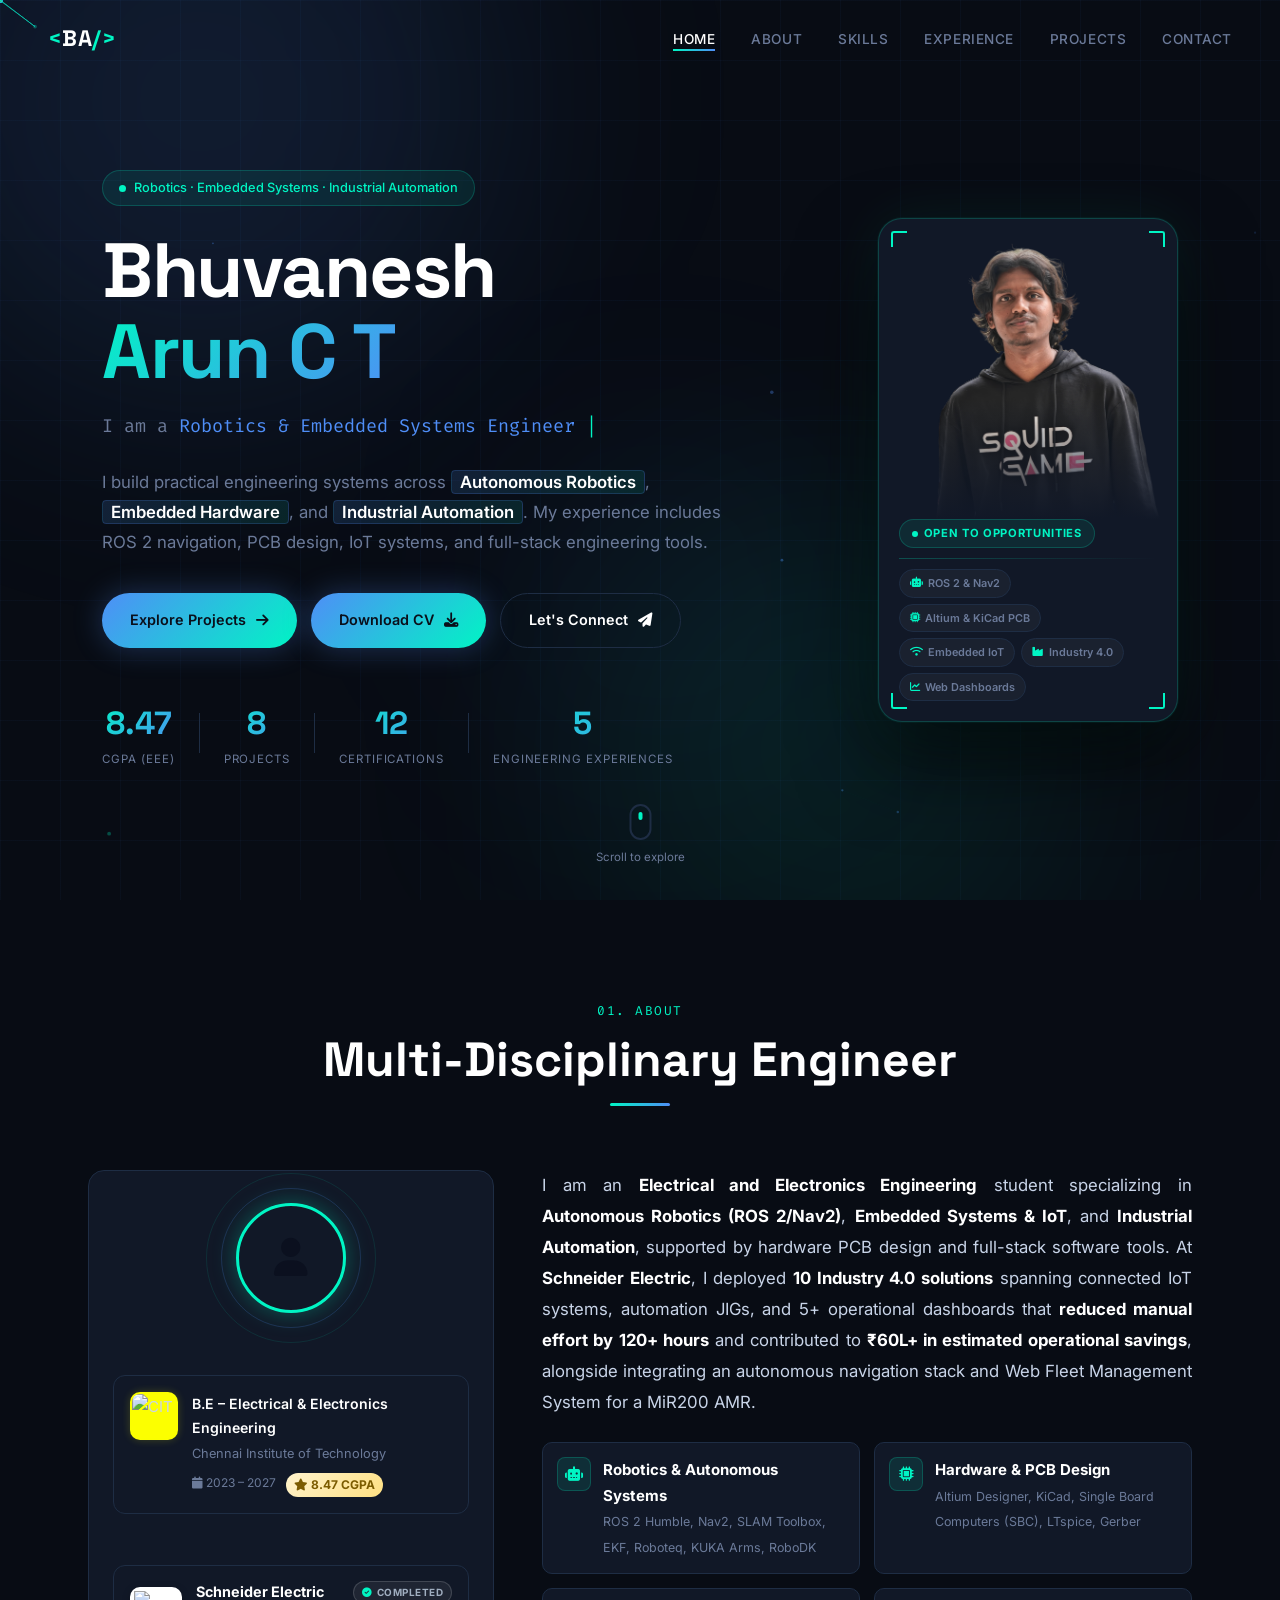
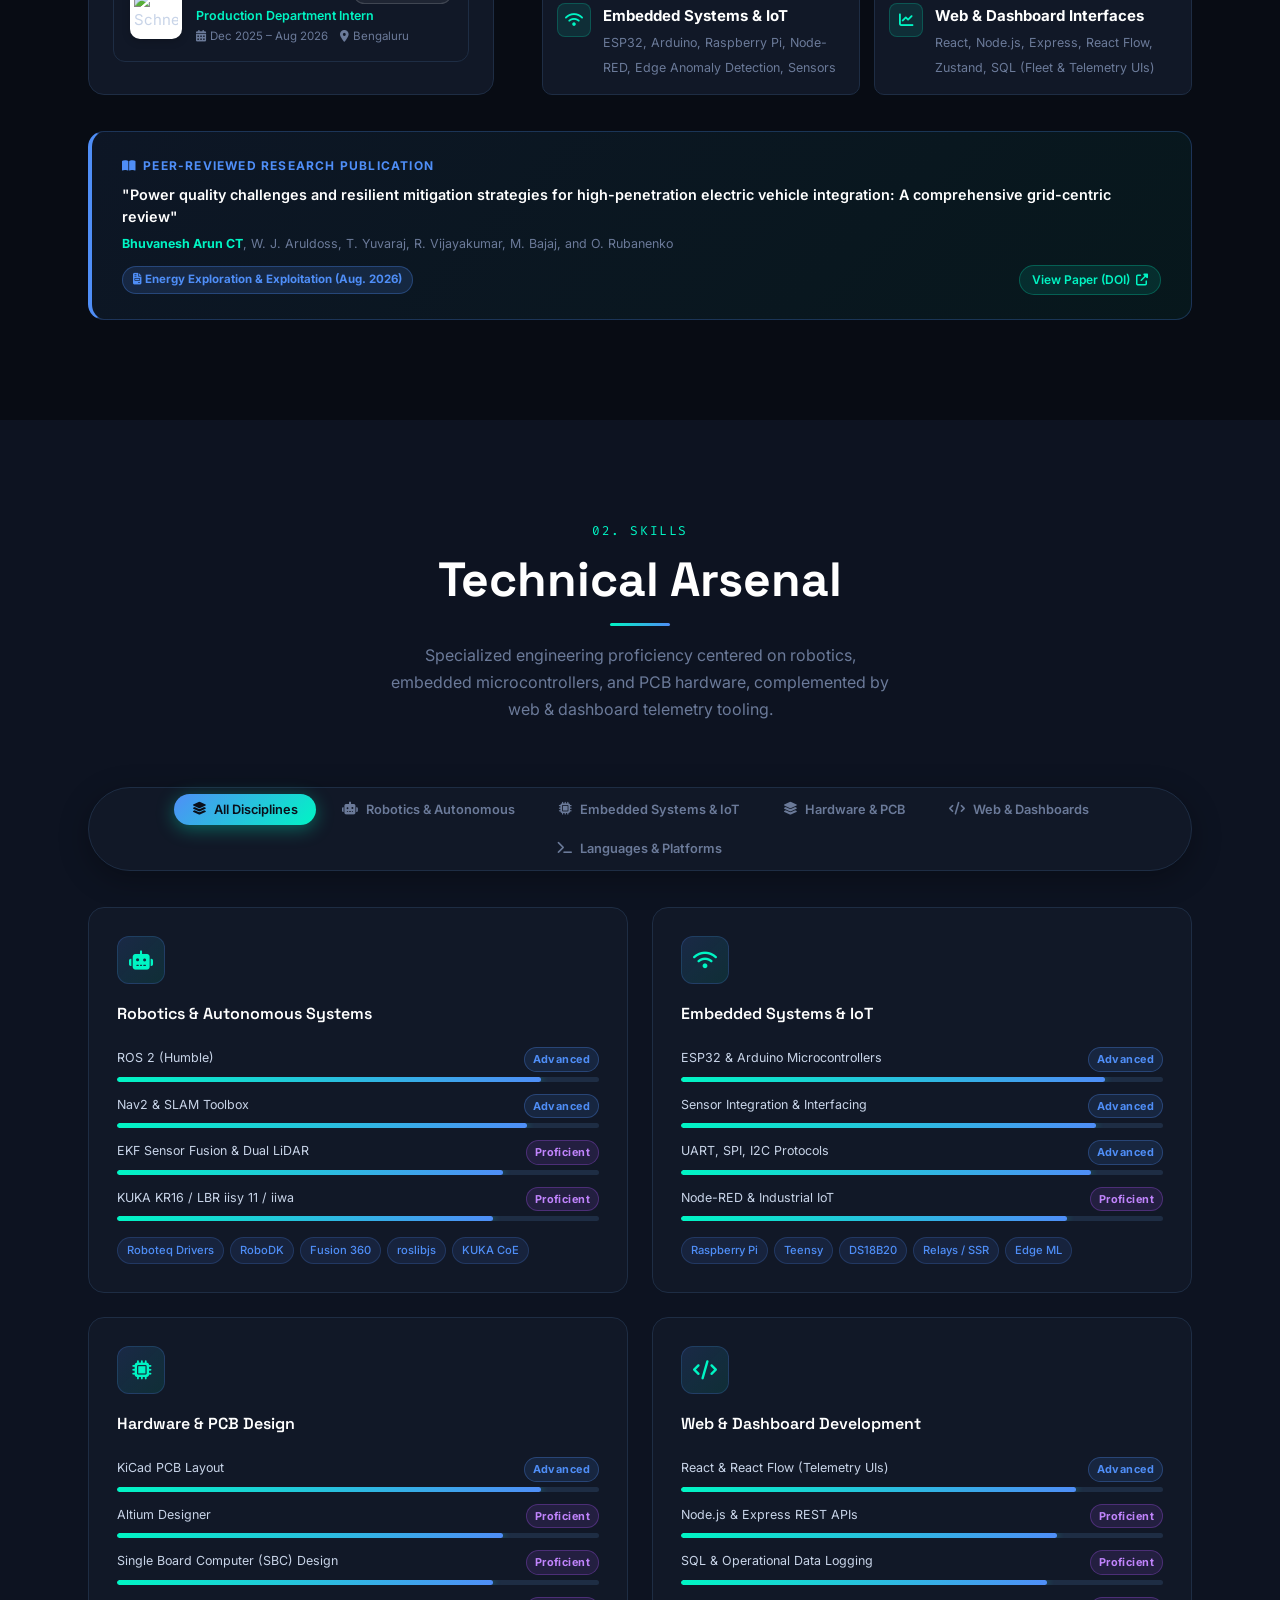
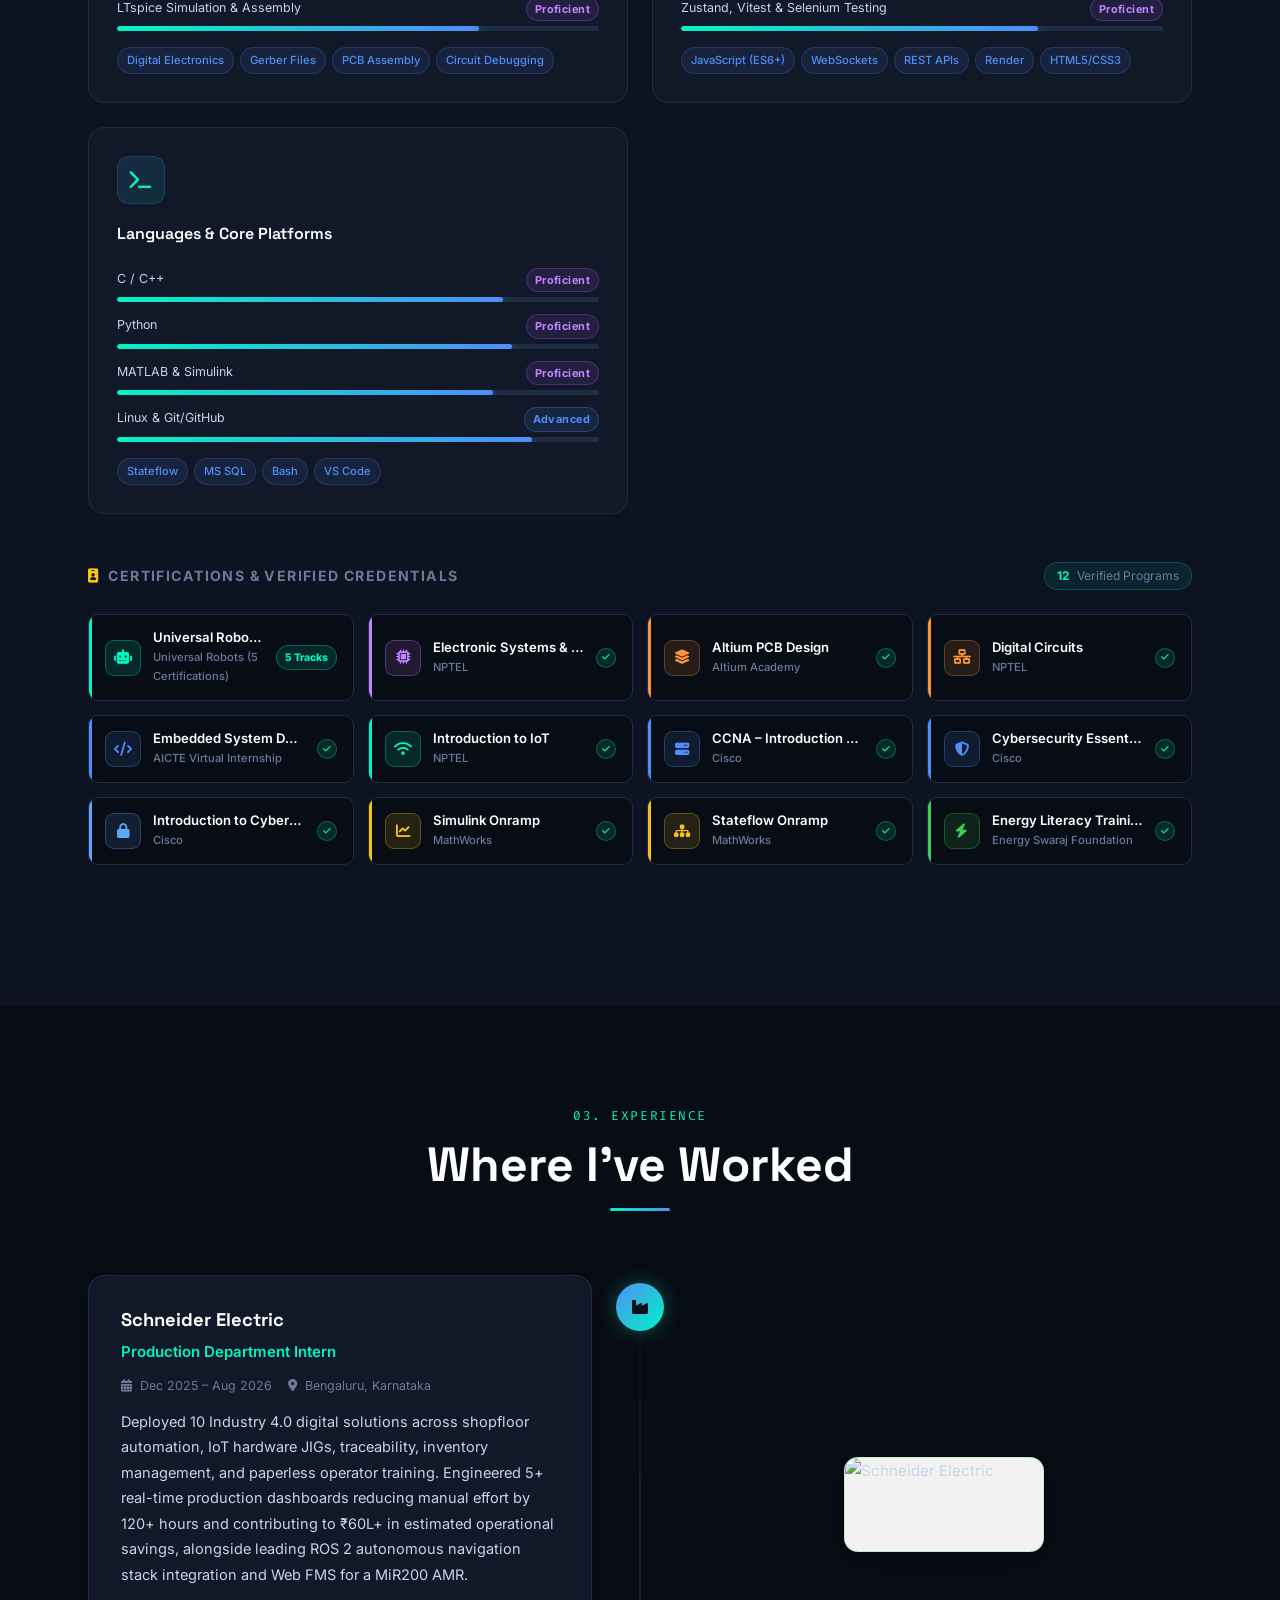
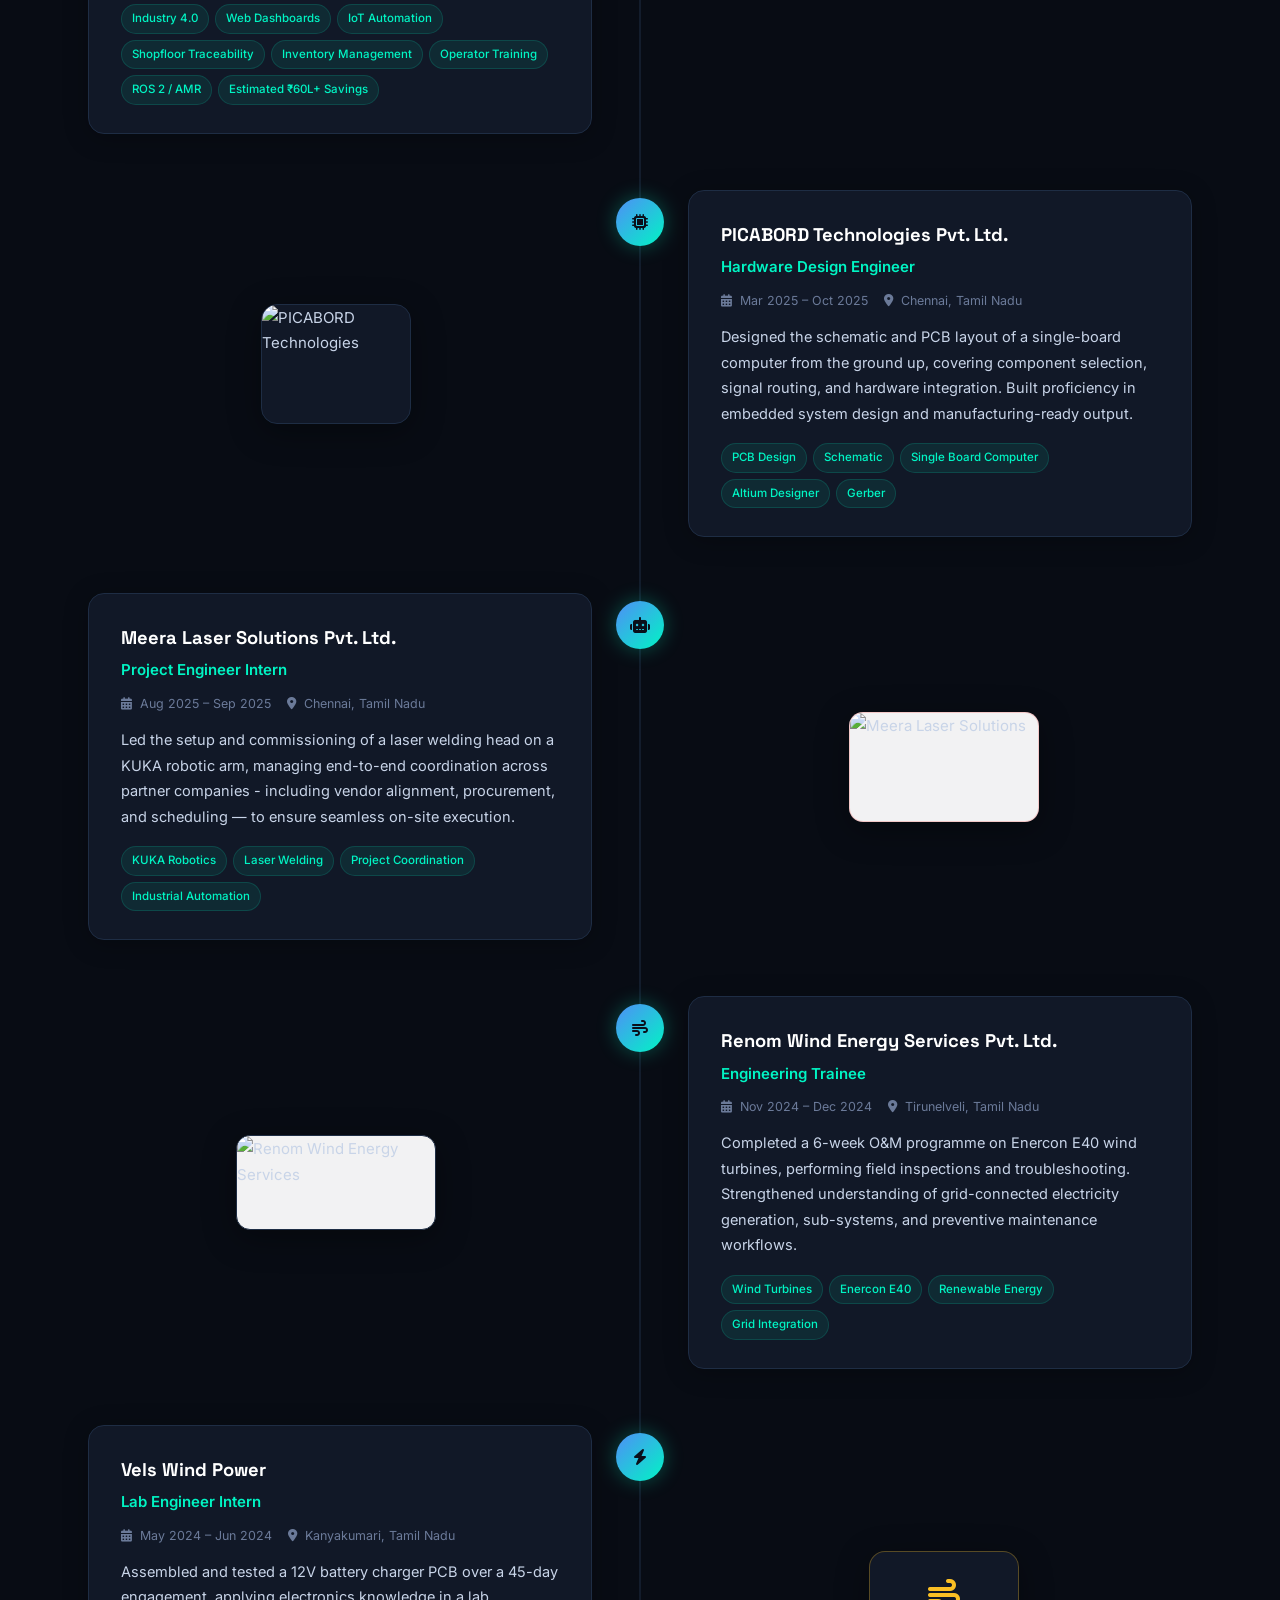
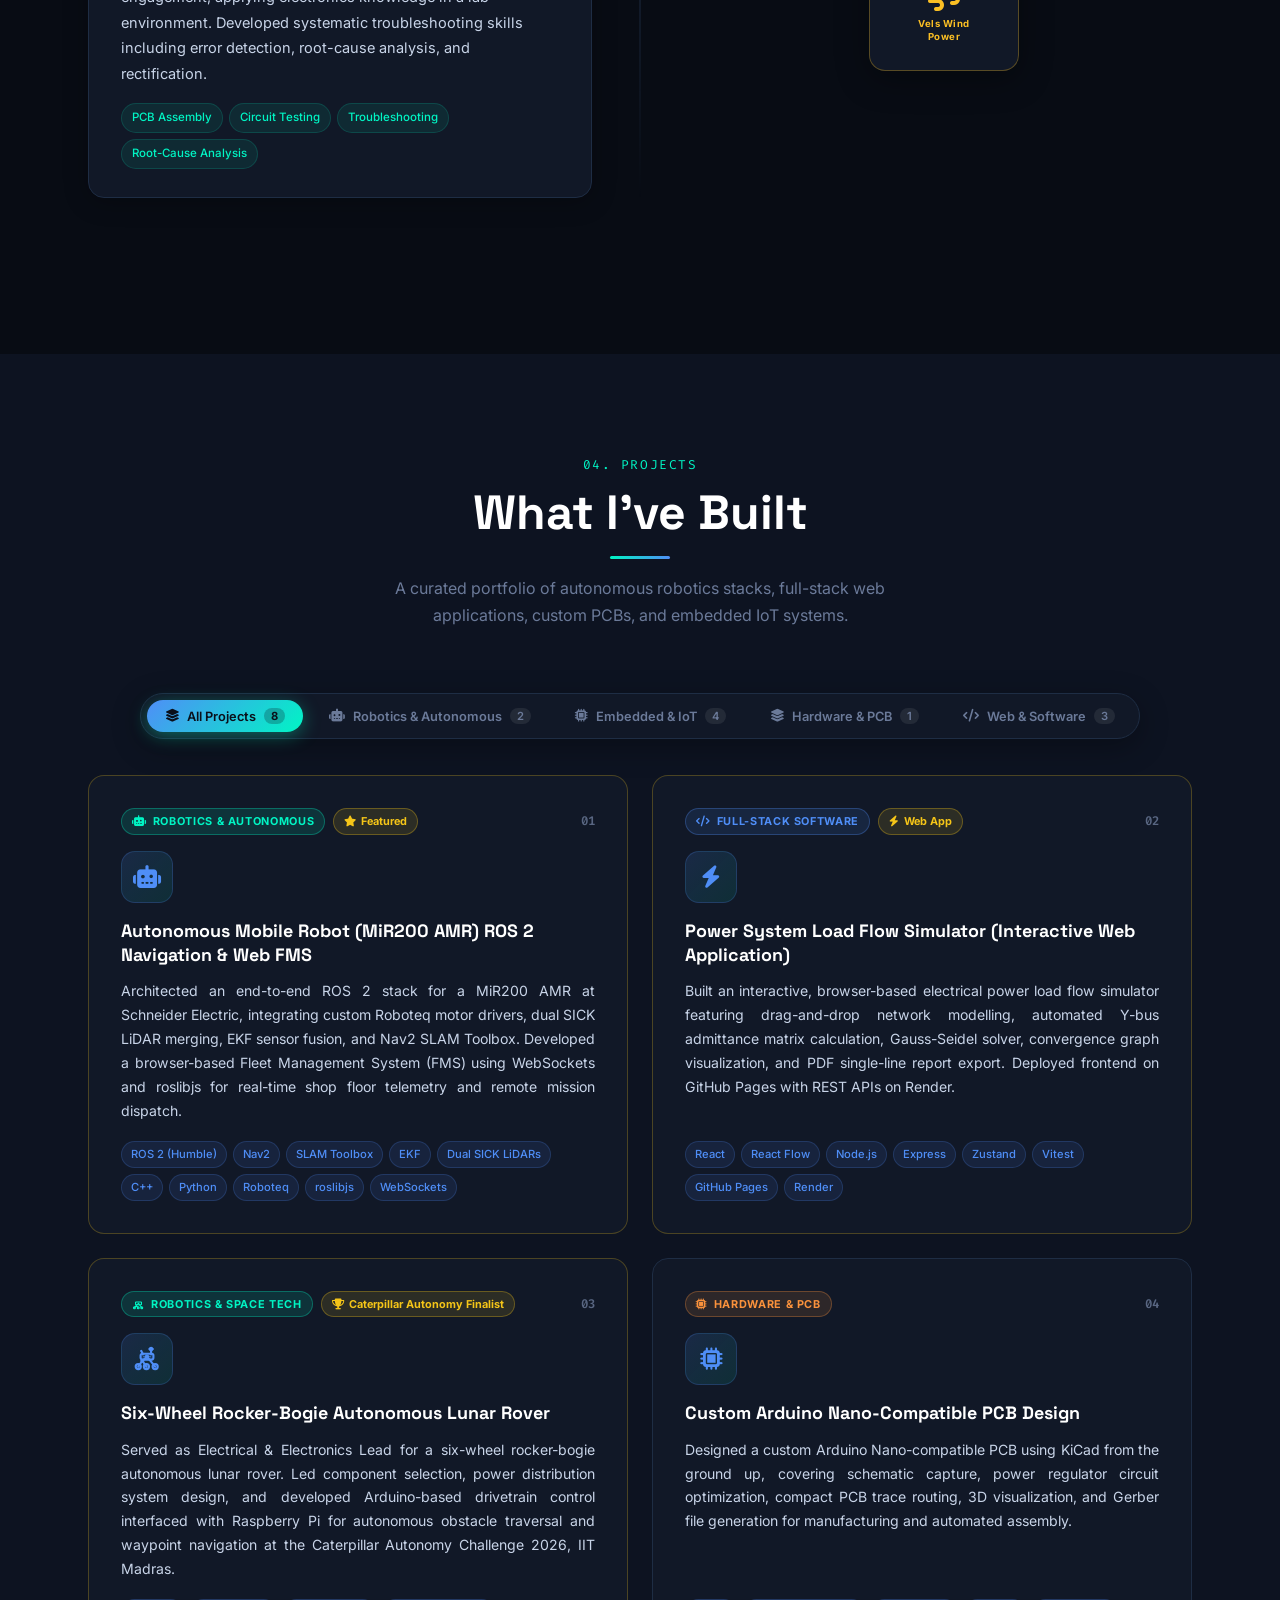
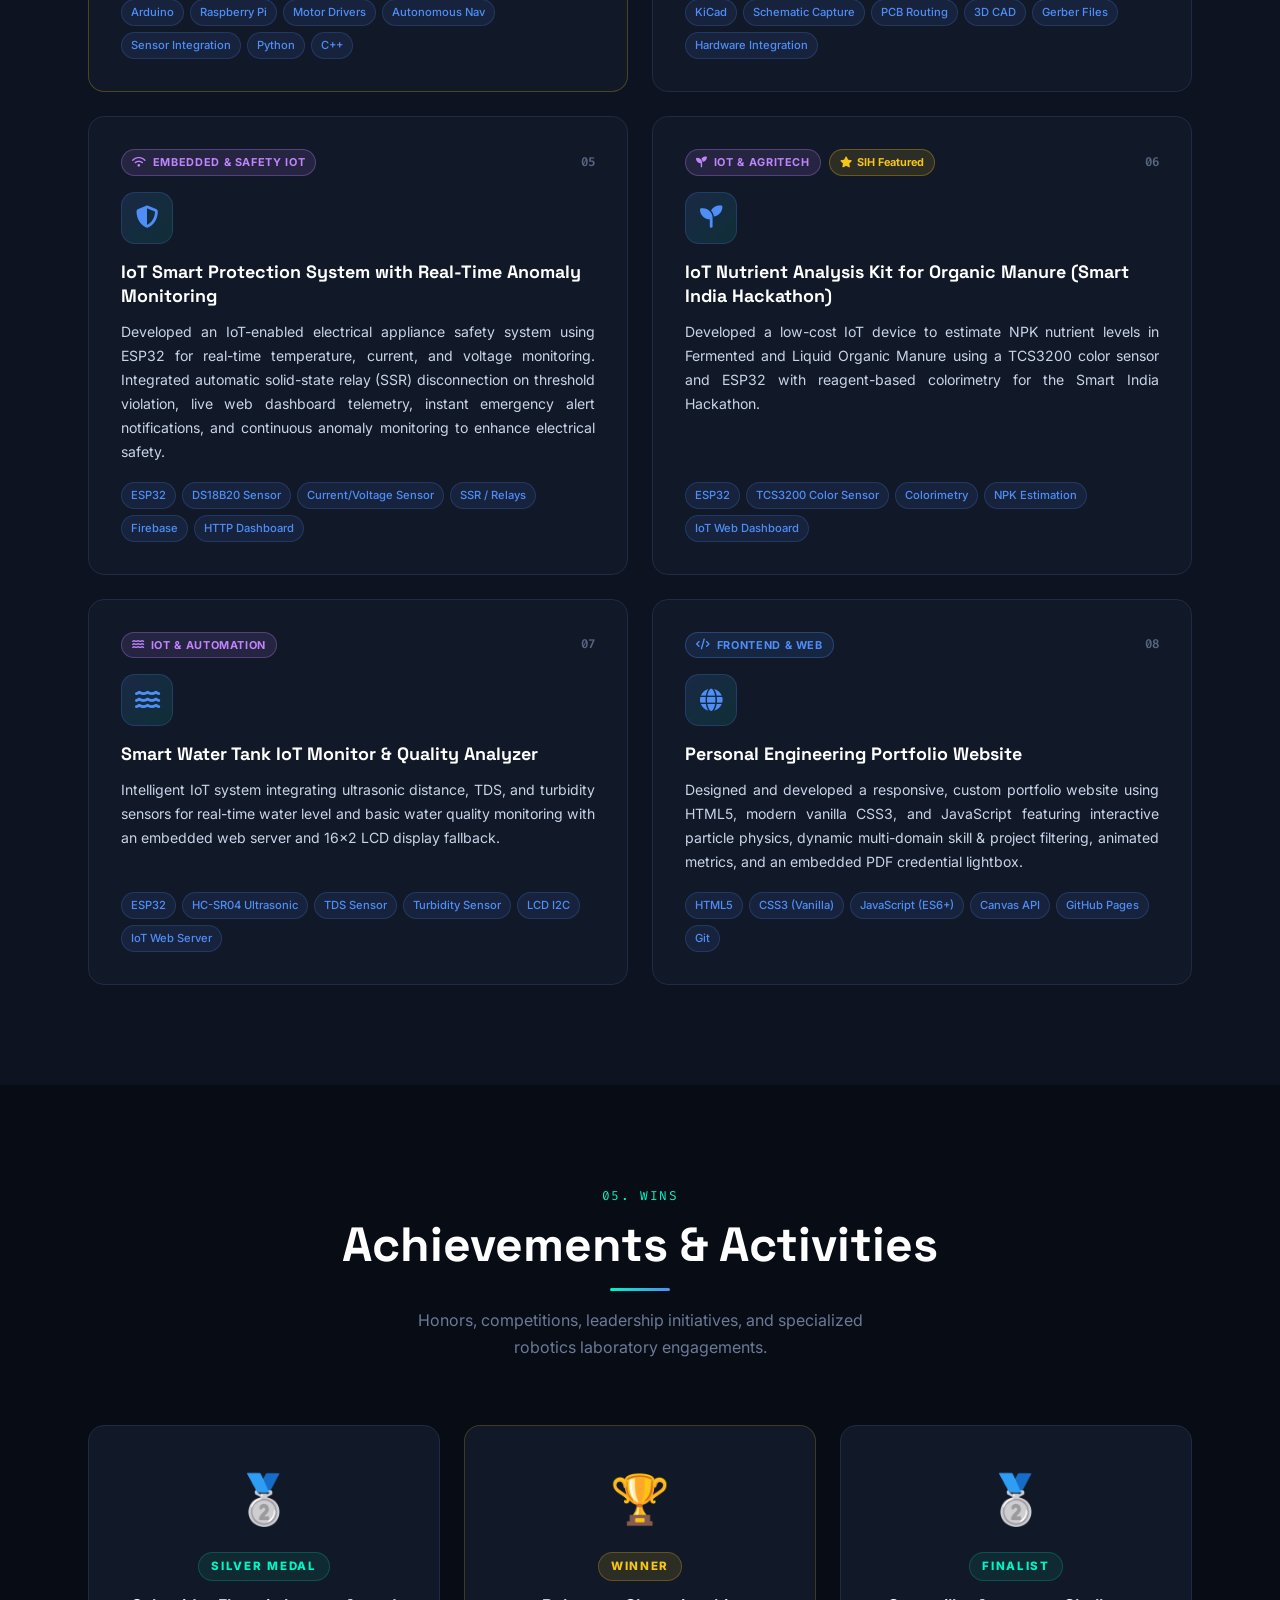
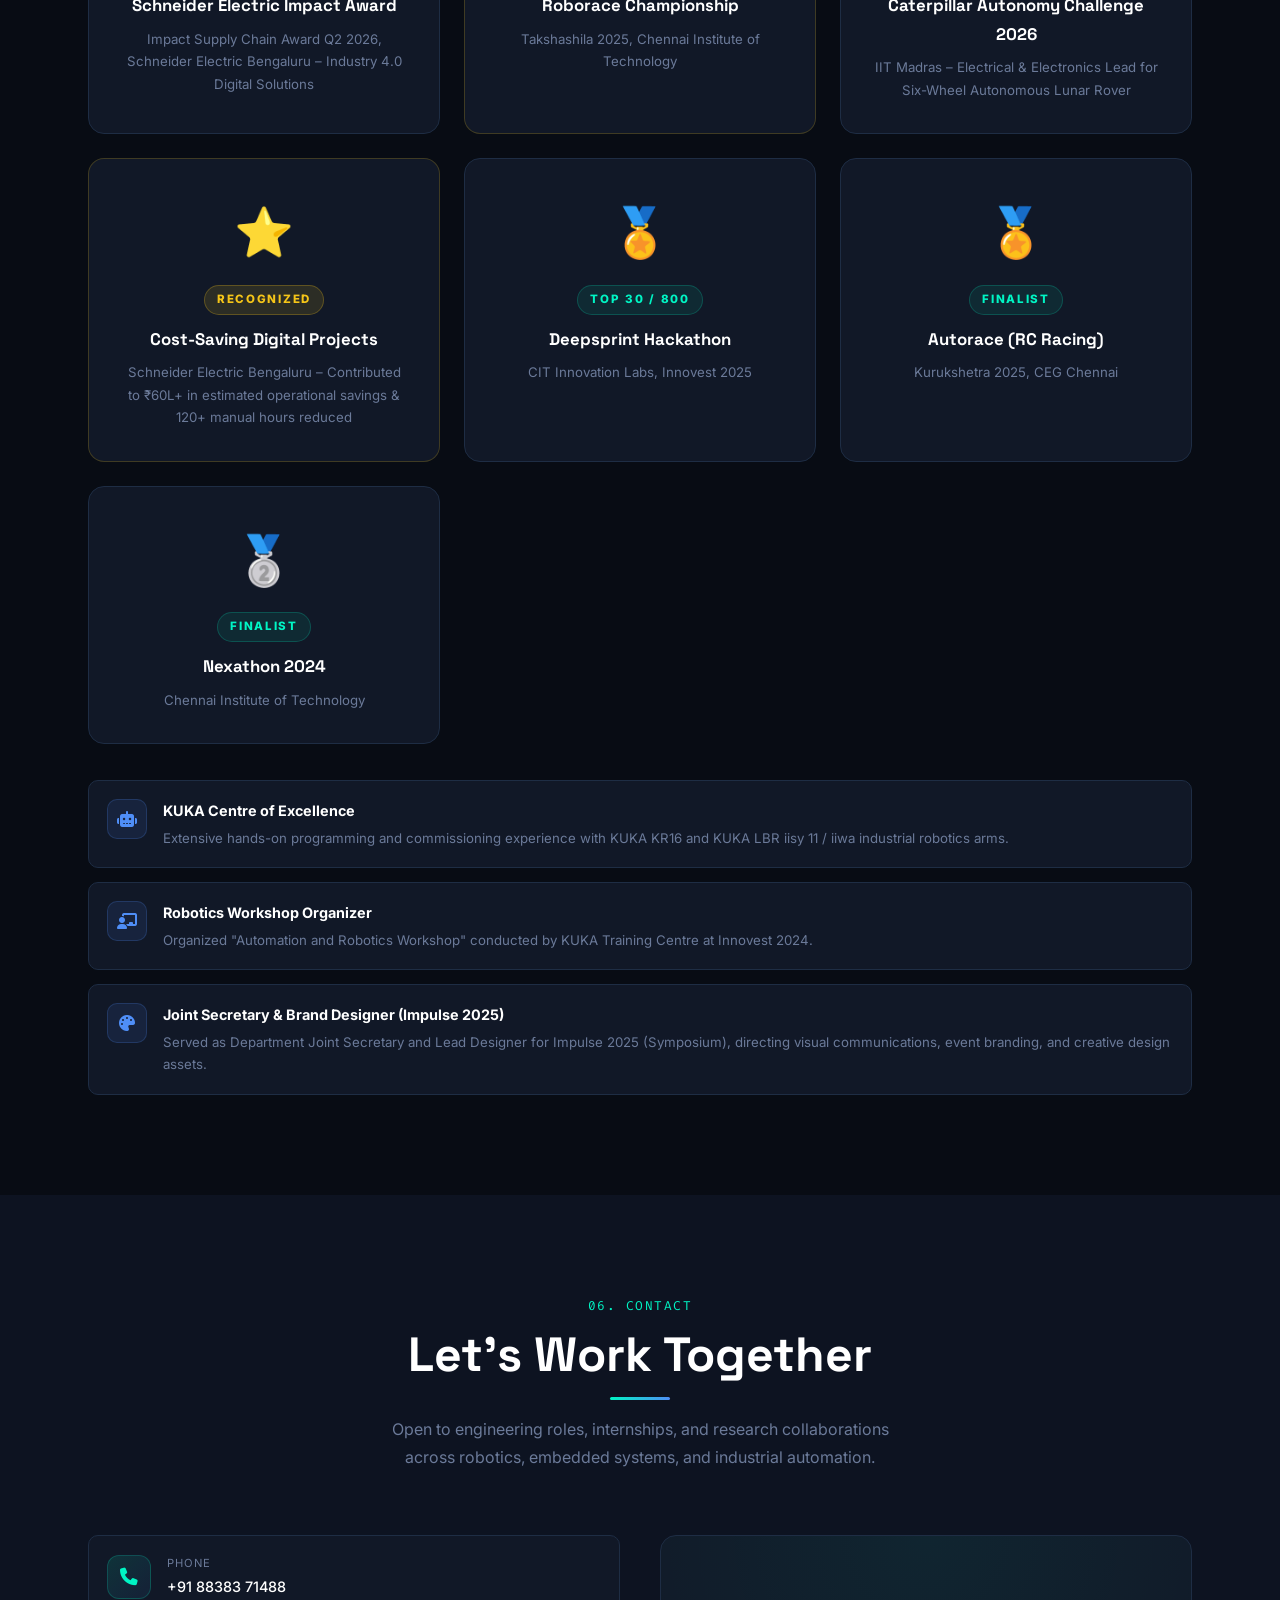
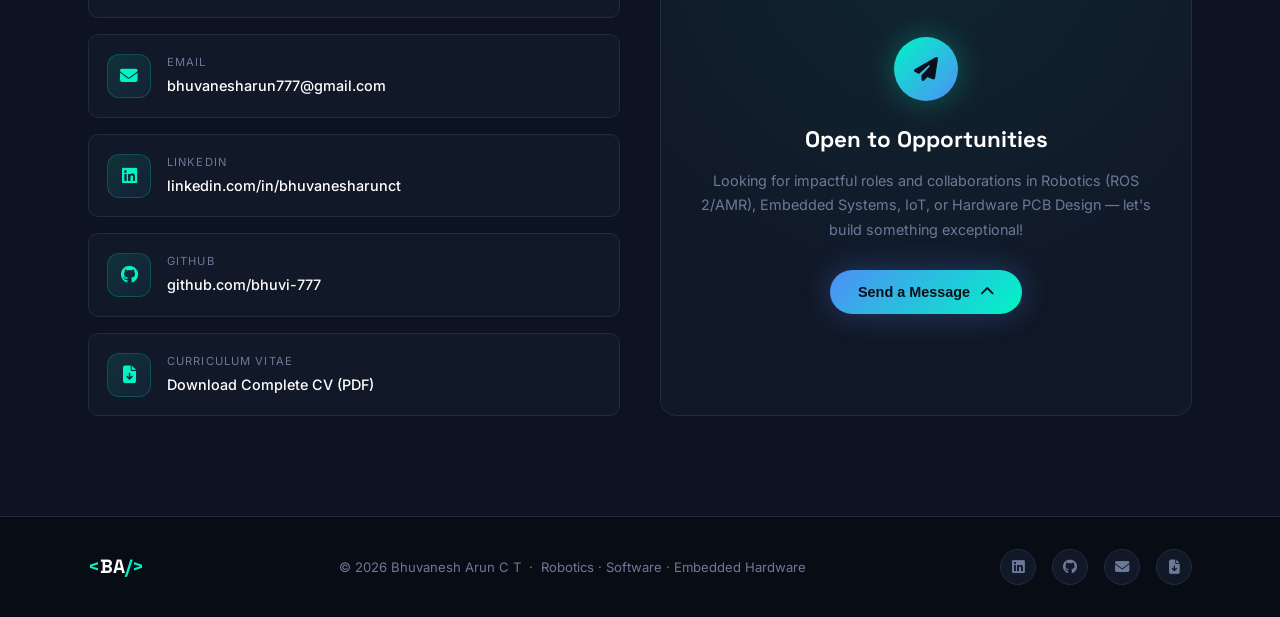
==== commit ad1ab5e9: "Update favicon link to use root path" ====
--- a/index.html
+++ b/index.html
@@ -6,7 +6,7 @@
   <meta name="viewport" content="width=device-width, initial-scale=1.0" />
   <title>Bhuvanesh Arun C T – Portfolio</title>
   <!-- Favicons (use absolute paths for GitHub Pages) -->
-  <link rel="icon" type="image/svg+xml" href="/bhuvi-777/Resume/favicon.svg" />
+  <link rel="icon" type="image/svg+xml" href="/favicon.svg" />
   <link rel="icon" type="image/svg+xml" sizes="64x64" href="/bhuvi-777/Resume/logo/64x64%20favicon.svg" />
   <link rel="icon" type="image/svg+xml" sizes="128x128" href="/bhuvi-777/Resume/logo/128x128%20favicon.svg" />
   <link rel="shortcut icon" href="/bhuvi-777/Resume/favicon.svg" />
